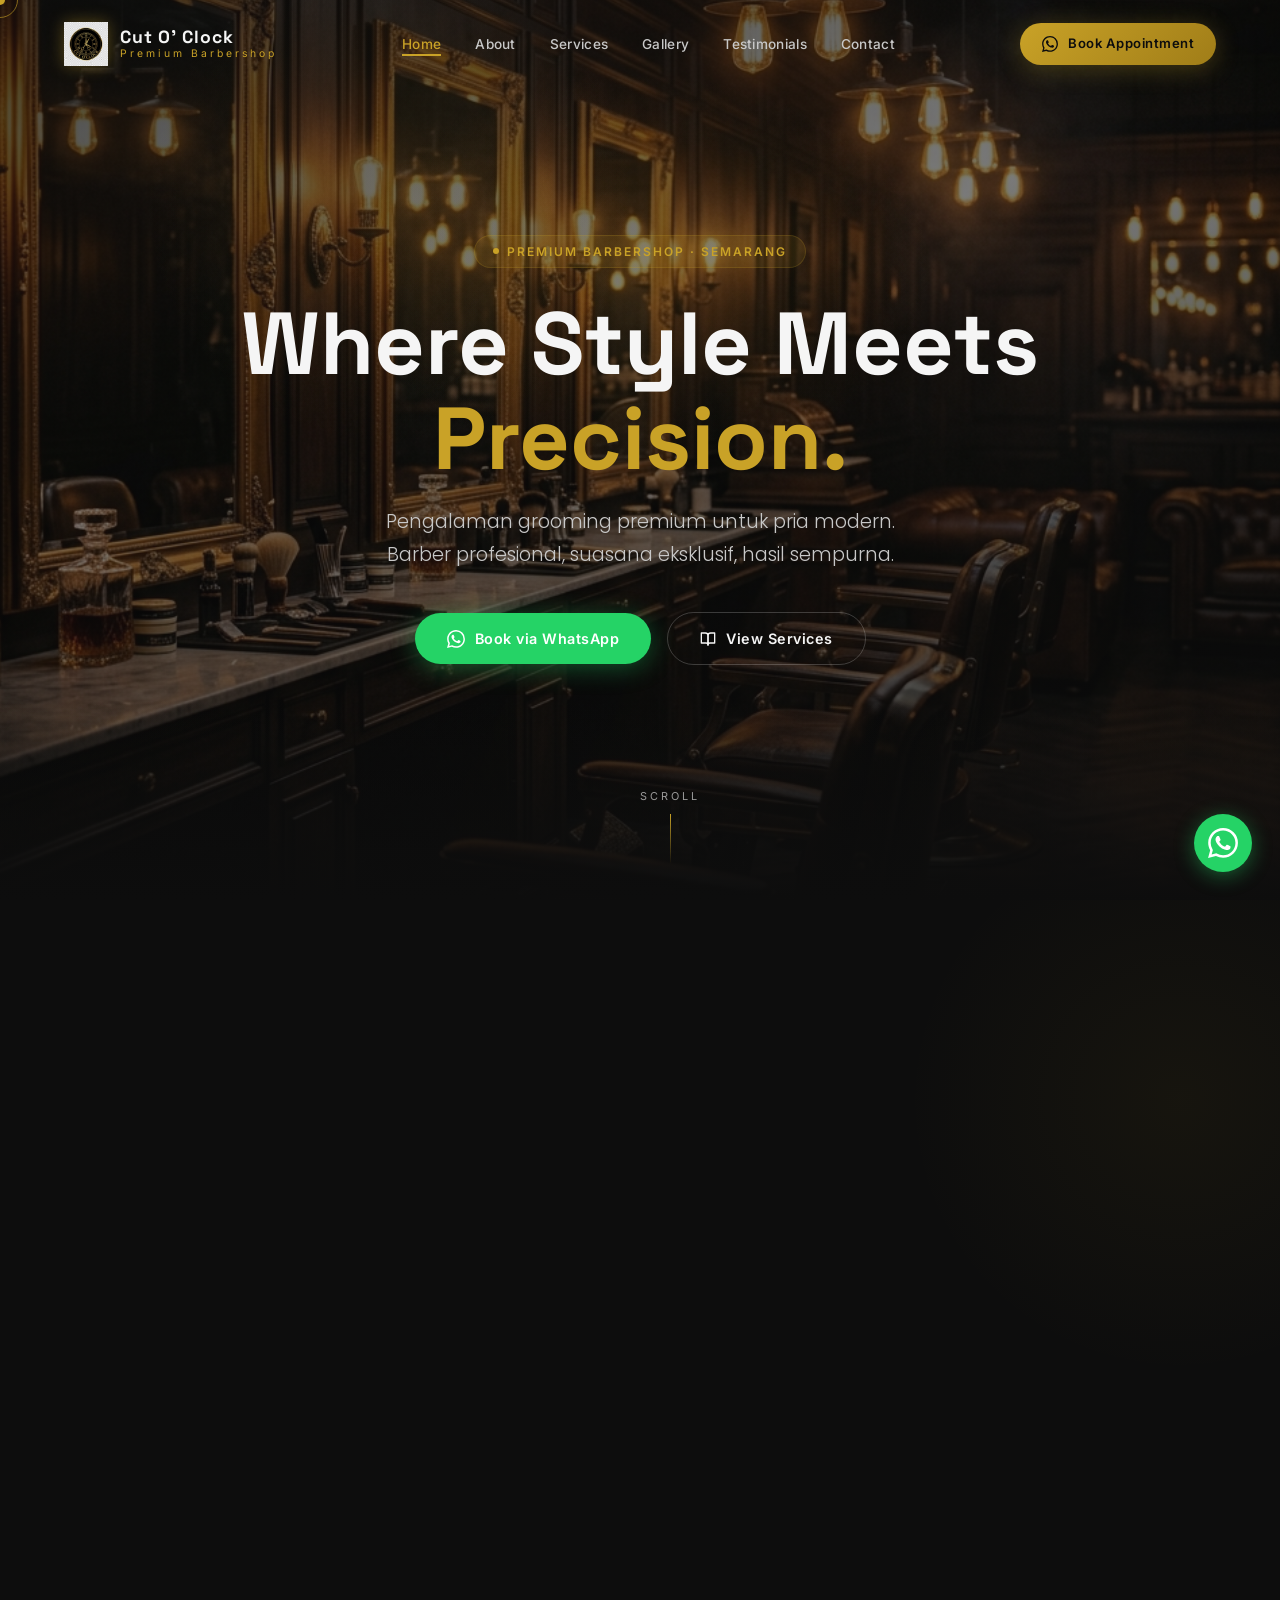
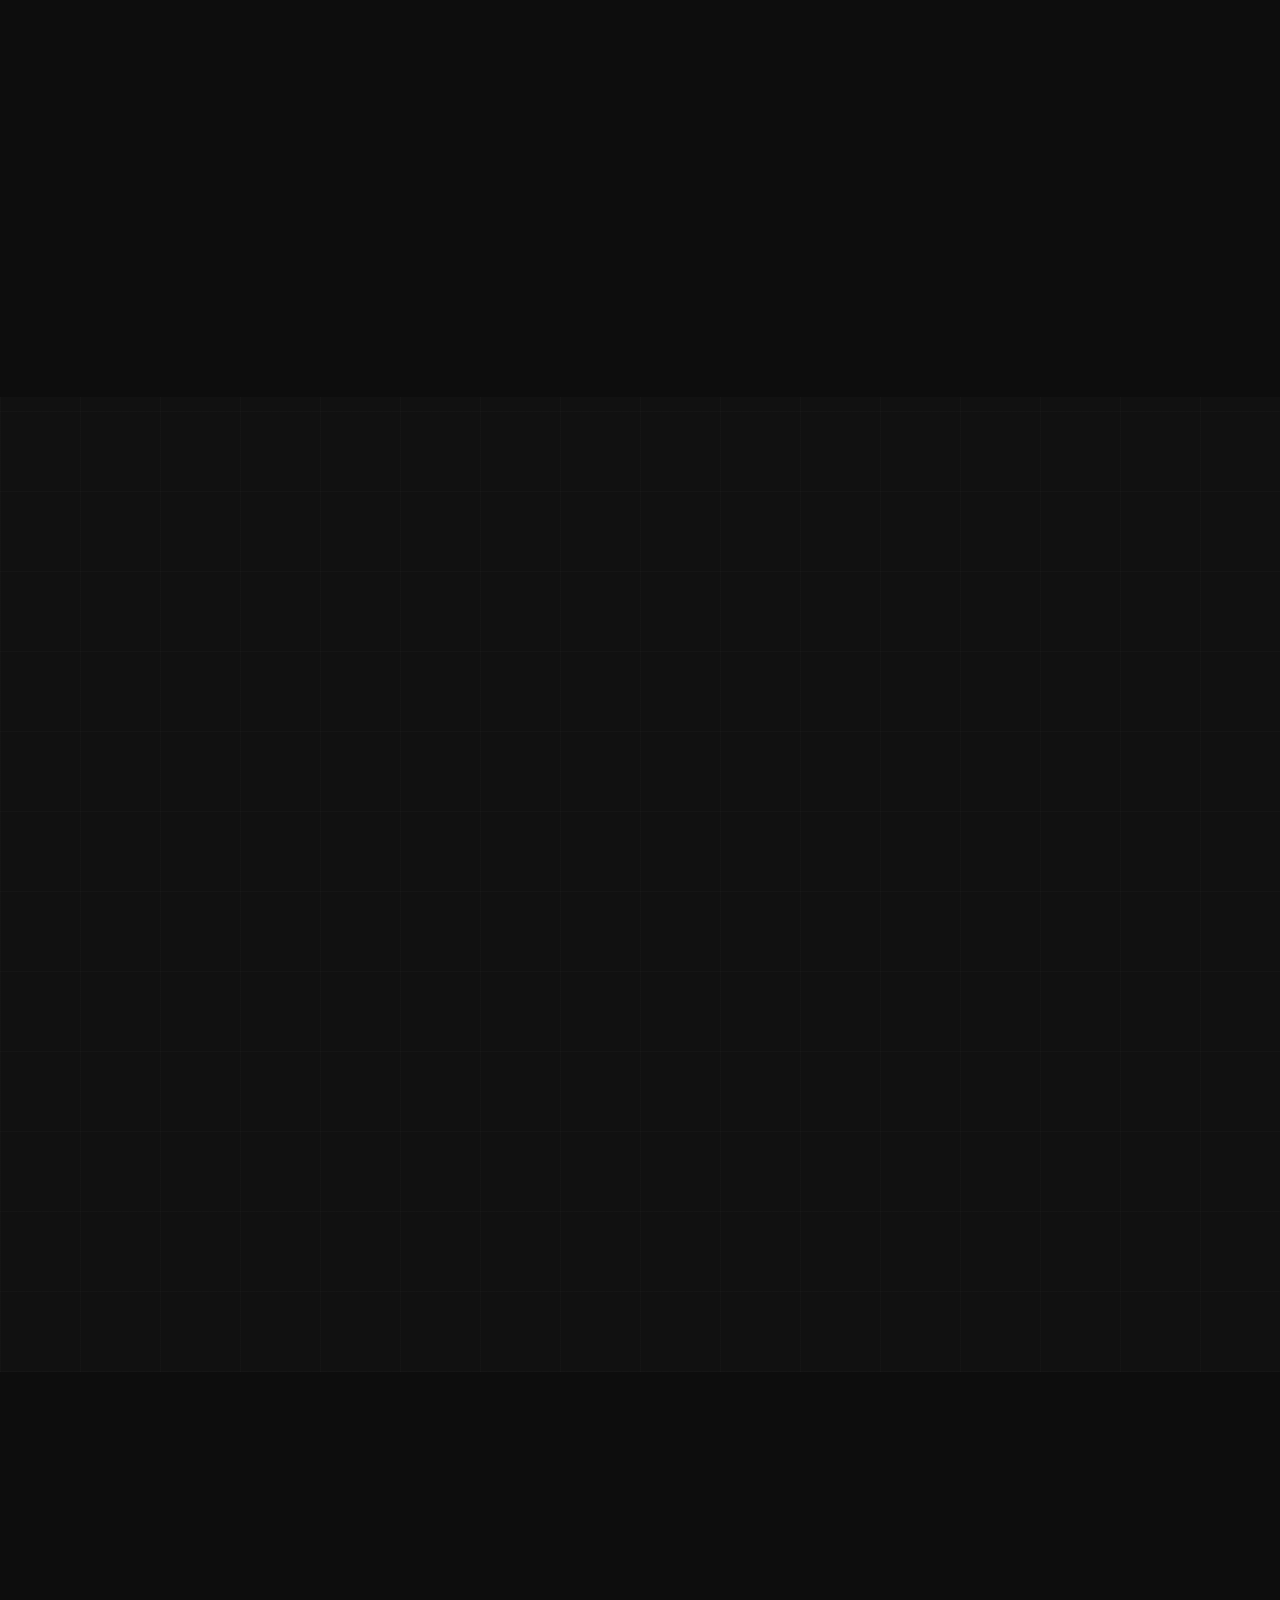
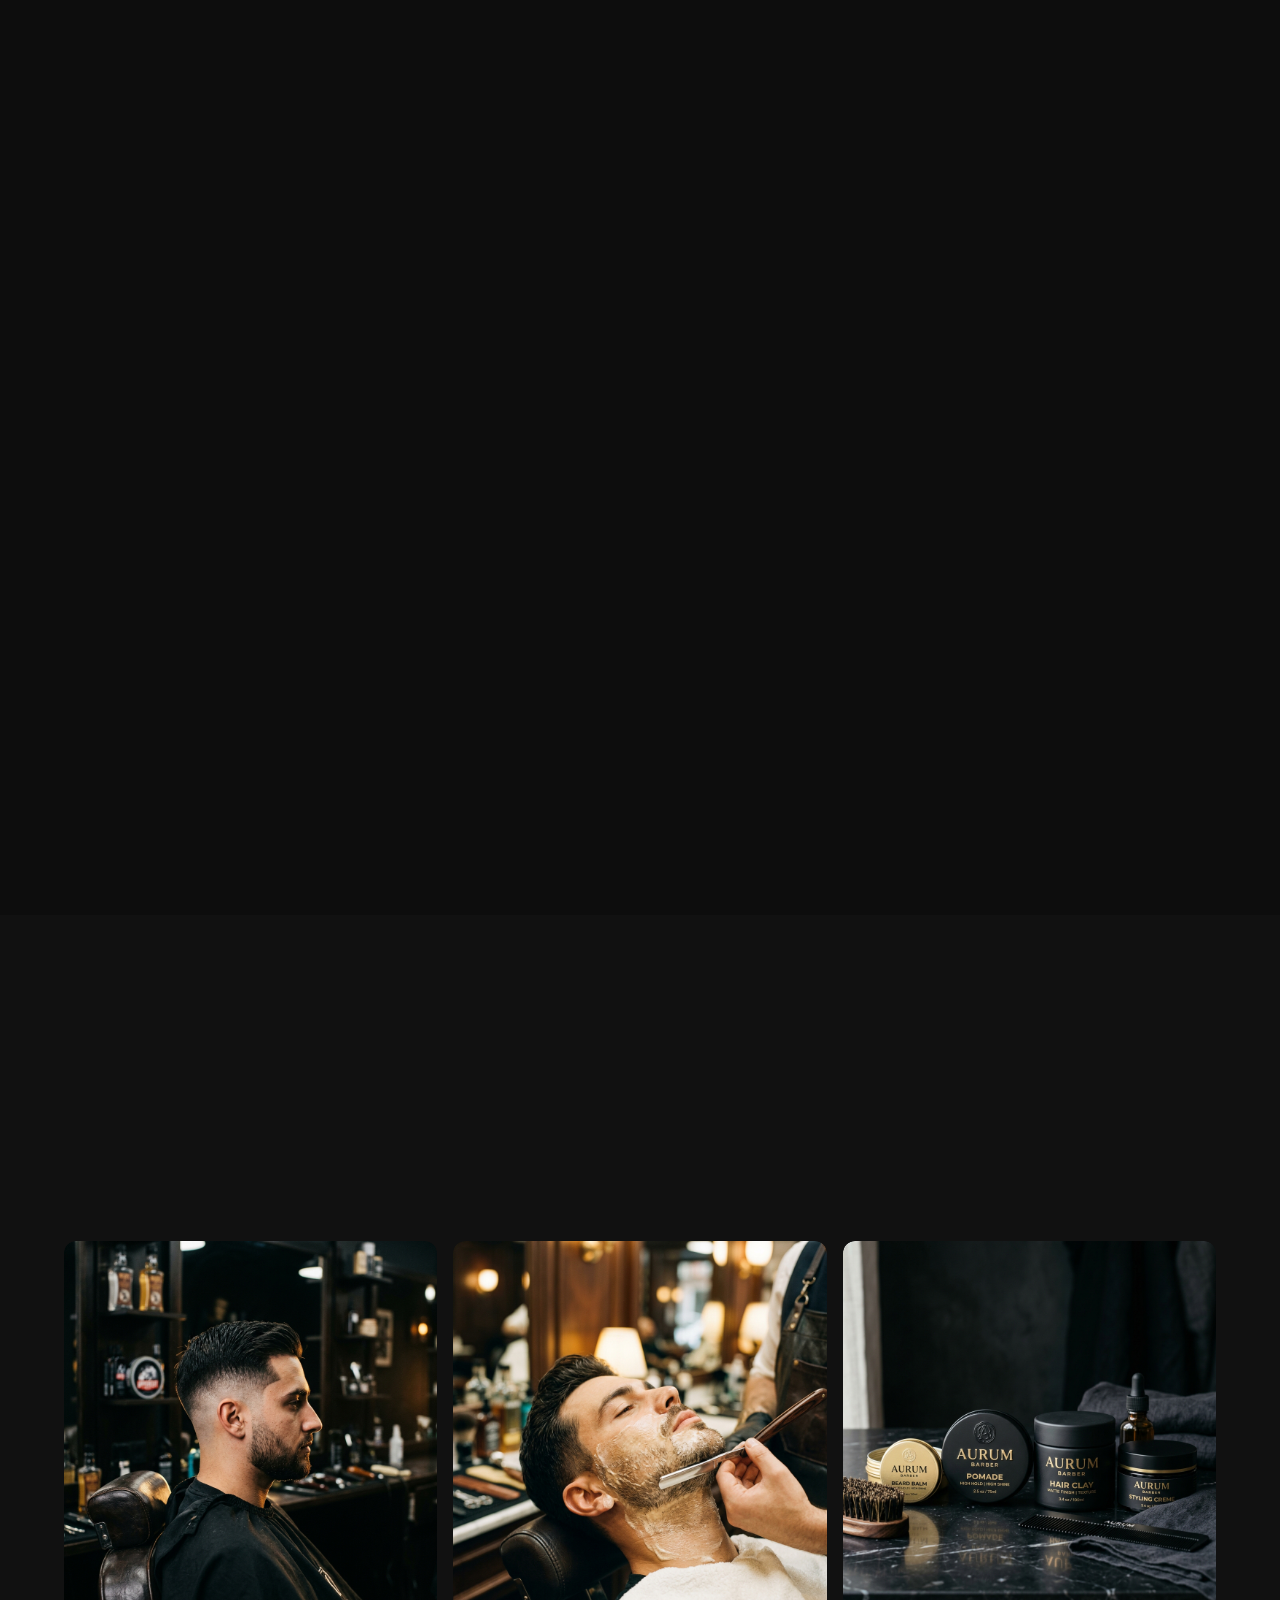
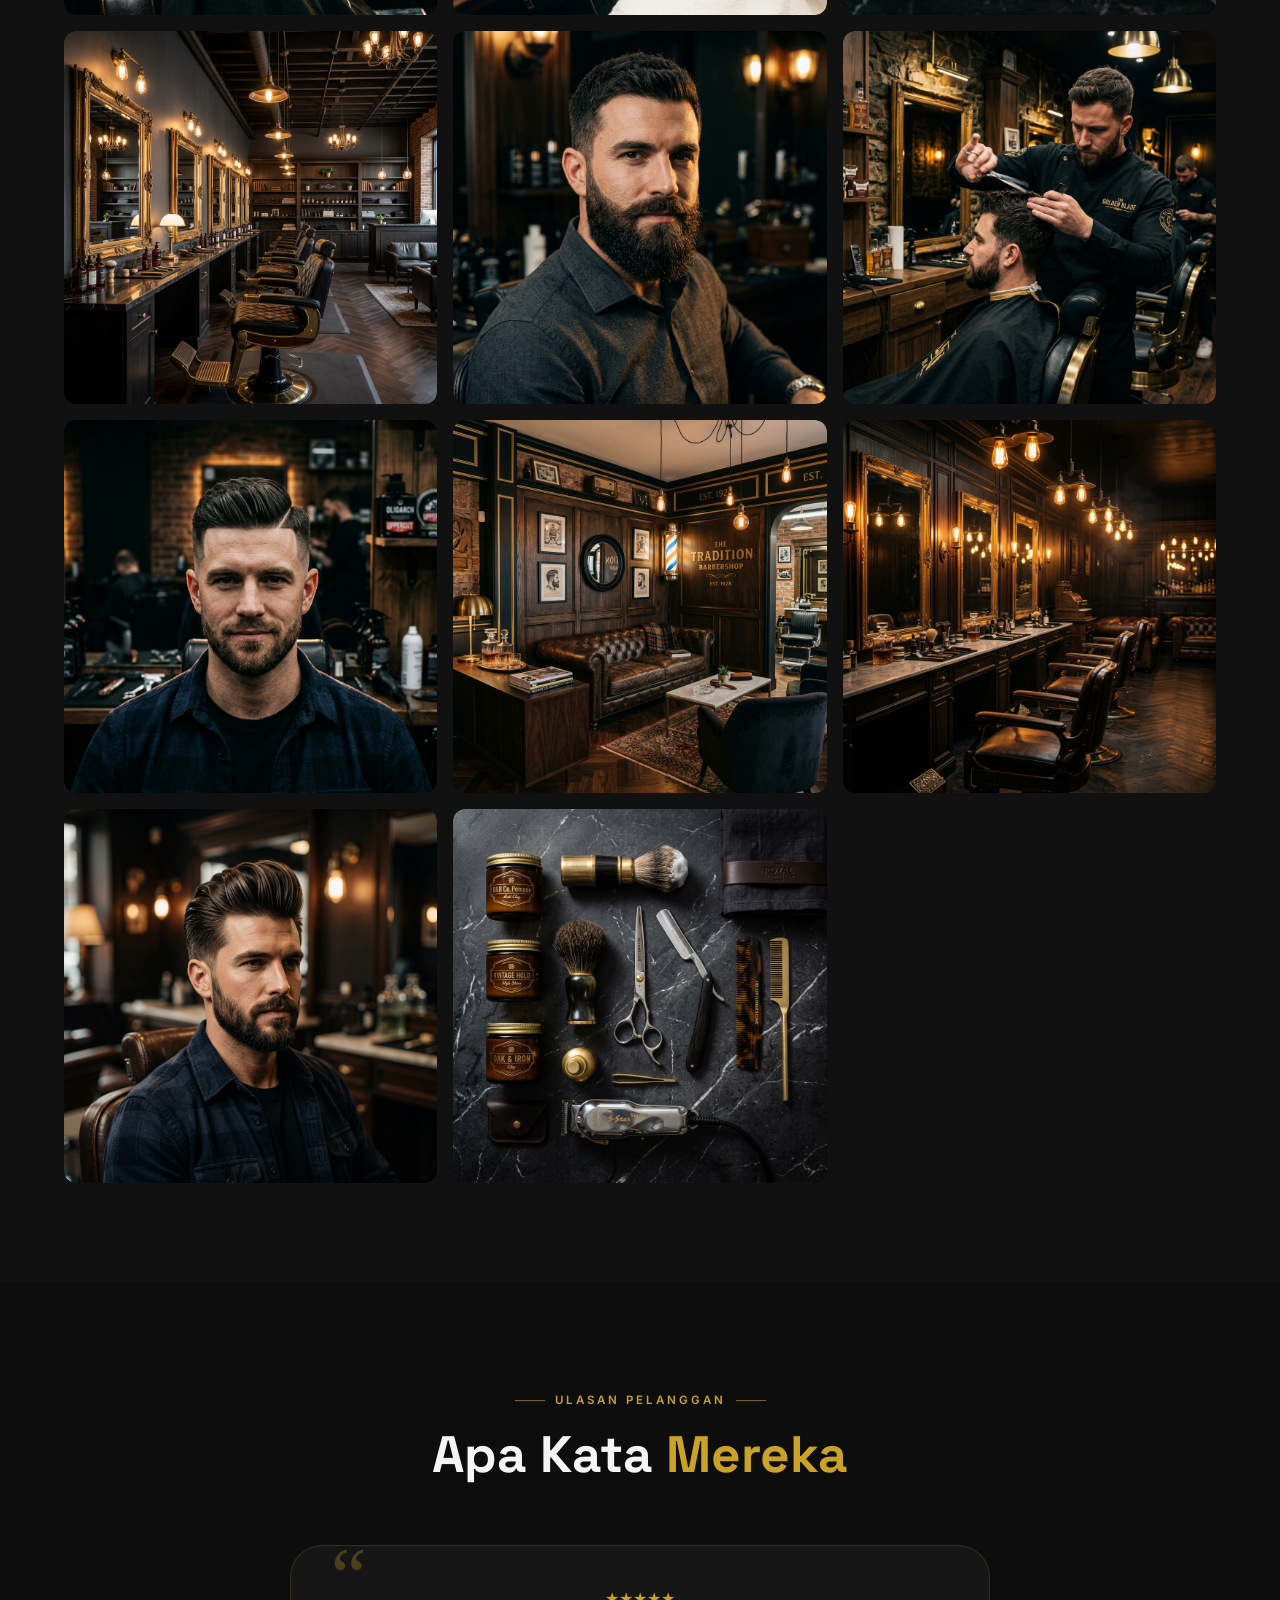
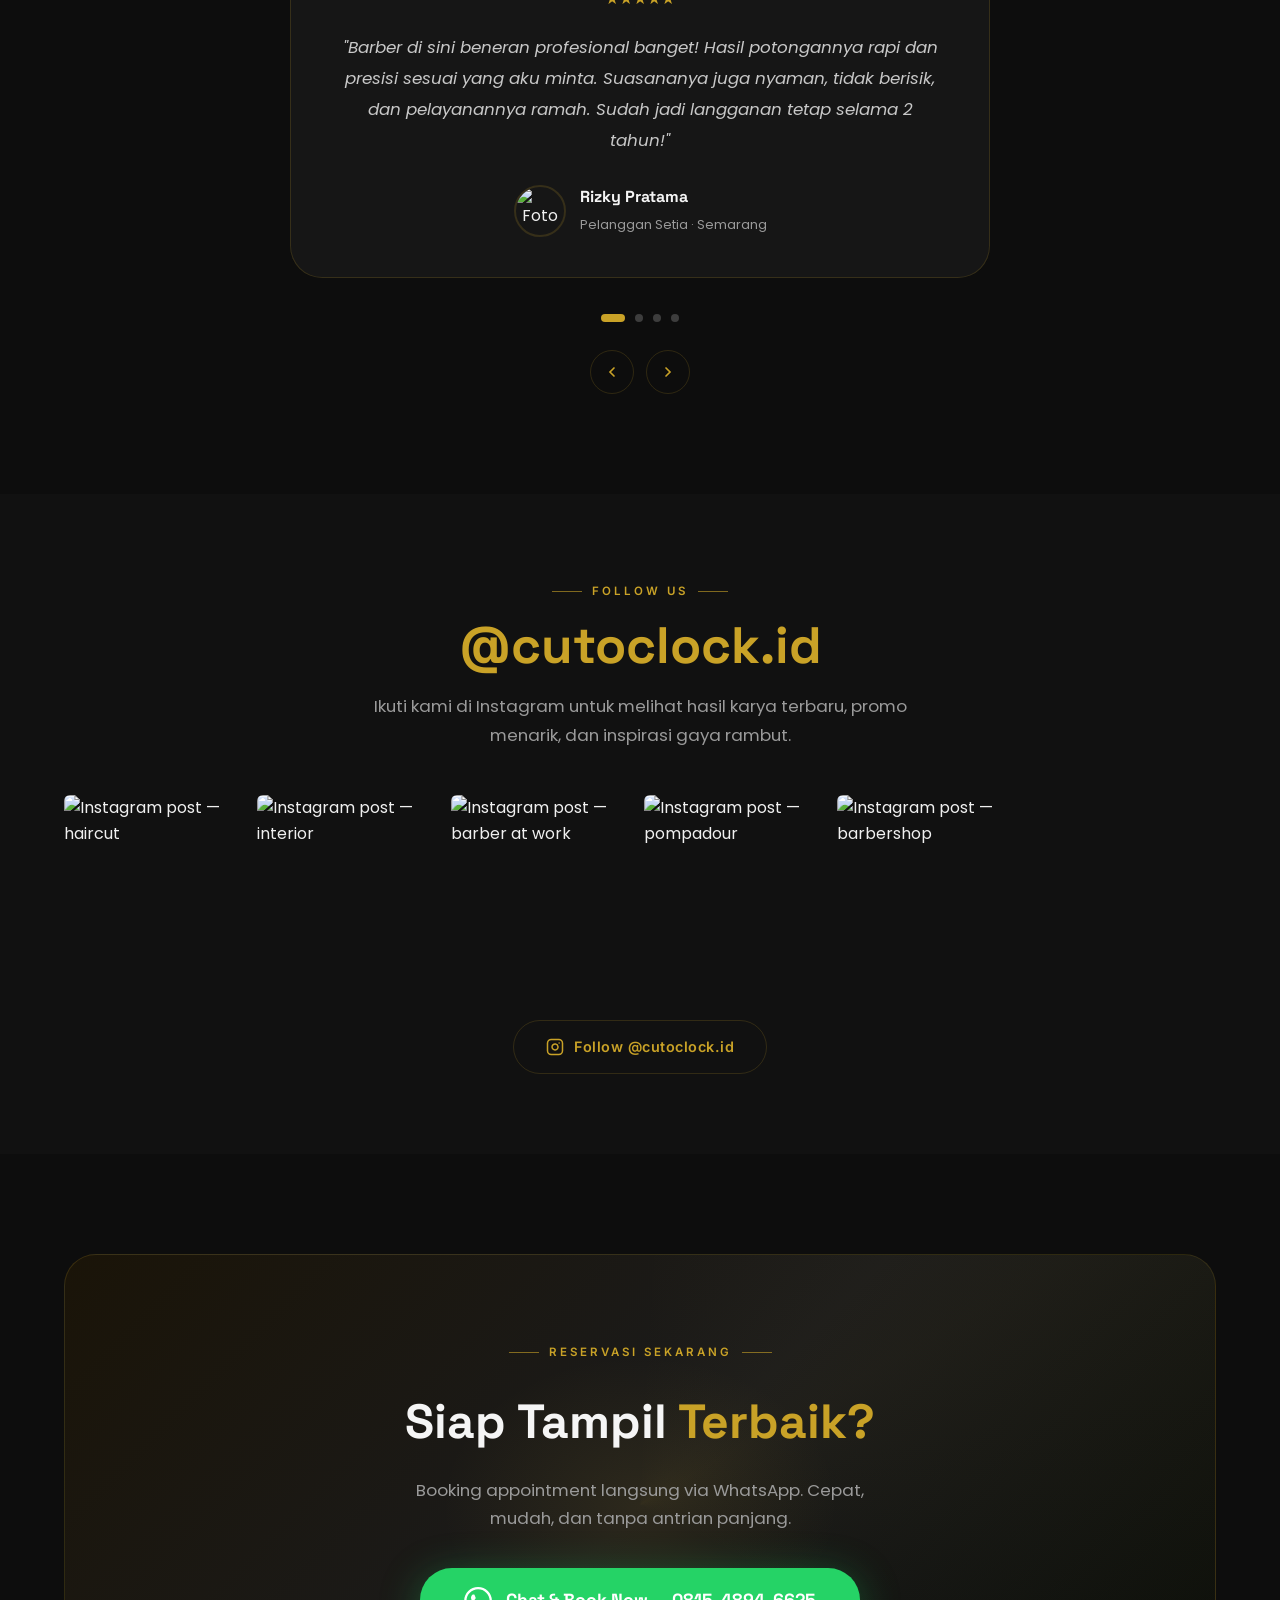
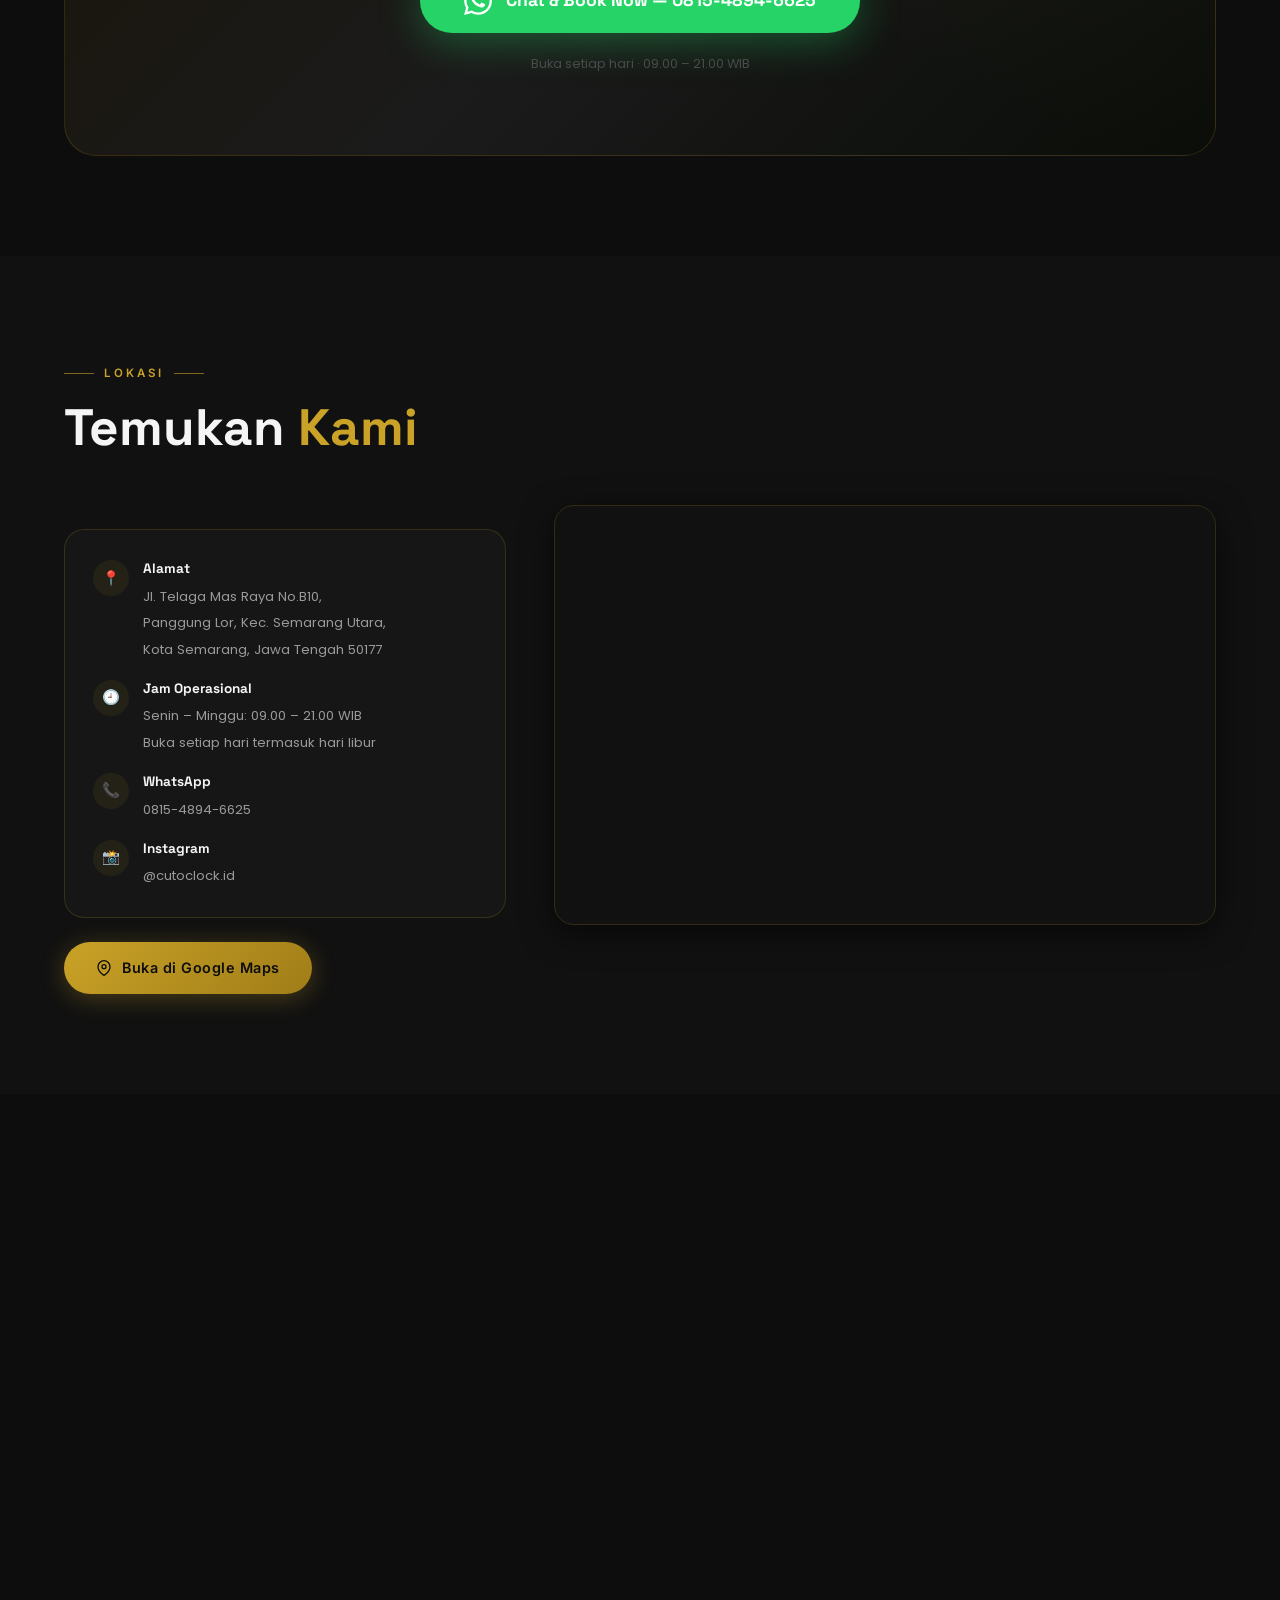
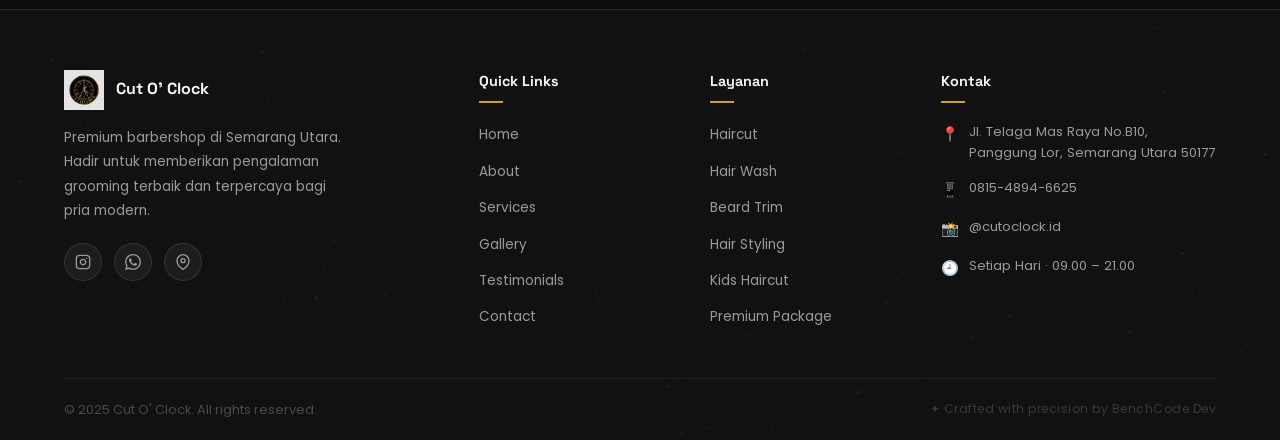
==== index.html @ fbaa601b "Initial commit: Cut O' Clock Premium Barbershop Website" ====
<!DOCTYPE html>
<html lang="id">
<head>
  <meta charset="UTF-8" />
  <meta name="viewport" content="width=device-width, initial-scale=1.0" />
  <meta http-equiv="X-UA-Compatible" content="IE=edge" />

  <!-- SEO Meta Tags -->
  <title>Cut O' Clock — Premium Barbershop di Semarang | Grooming Terbaik</title>
  <meta name="description" content="Cut O' Clock adalah barbershop premium di Semarang Utara yang menawarkan layanan potong rambut, perawatan jenggot, dan grooming terbaik oleh barber profesional. Hubungi kami di 0815-4894-6625." />
  <meta name="keywords" content="barbershop semarang, potong rambut semarang, cut o clock, barbershop premium, grooming semarang utara" />
  <meta name="author" content="Cut O' Clock" />
  <meta name="robots" content="index, follow" />
  <link rel="canonical" href="https://cutoclock.id/" />

  <!-- Open Graph -->
  <meta property="og:type" content="website" />
  <meta property="og:url" content="https://cutoclock.id/" />
  <meta property="og:title" content="Cut O' Clock — Premium Barbershop Semarang" />
  <meta property="og:description" content="Pengalaman grooming premium untuk pria modern di Semarang Utara. Barber profesional, suasana nyaman, produk berkualitas." />
  <meta property="og:image" content="https://cutoclock.id/images/og-image.jpg" />
  <meta property="og:locale" content="id_ID" />

  <!-- Twitter Card -->
  <meta name="twitter:card" content="summary_large_image" />
  <meta name="twitter:title" content="Cut O' Clock — Premium Barbershop Semarang" />
  <meta name="twitter:description" content="Pengalaman grooming premium untuk pria modern di Semarang Utara." />
  <meta name="twitter:image" content="https://cutoclock.id/images/og-image.jpg" />

  <!-- Schema.org Structured Data -->
  <script type="application/ld+json">
  {
    "@context": "https://schema.org",
    "@type": "HairSalon",
    "name": "Cut O' Clock",
    "description": "Premium barbershop di Semarang Utara menawarkan layanan potong rambut, beard trim, dan grooming profesional.",
    "url": "https://cutoclock.id",
    "telephone": "+6281548946625",
    "address": {
      "@type": "PostalAddress",
      "streetAddress": "Jl. Telaga Mas Raya No.B10, Panggung Lor",
      "addressLocality": "Semarang Utara",
      "addressRegion": "Jawa Tengah",
      "postalCode": "50177",
      "addressCountry": "ID"
    },
    "geo": {
      "@type": "GeoCoordinates",
      "latitude": -6.958,
      "longitude": 110.408
    },
    "openingHoursSpecification": [
      {
        "@type": "OpeningHoursSpecification",
        "dayOfWeek": ["Monday","Tuesday","Wednesday","Thursday","Friday","Saturday","Sunday"],
        "opens": "09:00",
        "closes": "21:00"
      }
    ],
    "sameAs": ["https://www.instagram.com/cutoclock.id/"],
    "priceRange": "Rp 35.000 – Rp 150.000",
    "image": "https://cutoclock.id/images/logo.png"
  }
  </script>

  <!-- Favicon -->
  <link rel="icon" type="image/png" href="images/logo.png" />
  <link rel="apple-touch-icon" href="images/logo.png" />

  <!-- Fonts -->
  <link rel="preconnect" href="https://fonts.googleapis.com" />
  <link rel="preconnect" href="https://fonts.gstatic.com" crossorigin />
  <link href="https://fonts.googleapis.com/css2?family=Space+Grotesk:wght@300;400;500;600;700&family=Poppins:wght@300;400;500;600;700&family=Inter:wght@300;400;500;600&display=swap" rel="stylesheet" />

  <!-- Stylesheet -->
  <link rel="stylesheet" href="css/style.css" />
</head>
<body>

  <!-- ─── LOADING SCREEN ─────────────────────── -->
  <div id="loader" role="status" aria-label="Loading">
    <div class="loader-logo">
      <img src="images/logo.png" alt="Cut O' Clock Logo" />
    </div>
    <div class="loader-logo-text">CUT O' CLOCK</div>
    <div class="loader-bar-wrap">
      <div class="loader-bar"></div>
    </div>
  </div>

  <!-- ─── CUSTOM CURSOR ──────────────────────── -->
  <div id="cursor" aria-hidden="true"></div>
  <div id="cursor-ring" aria-hidden="true"></div>

  <!-- ─── SCROLL PROGRESS ────────────────────── -->
  <div id="scroll-progress" aria-hidden="true"></div>

  <!-- ─── FLOATING WHATSAPP ──────────────────── -->
  <a id="wa-float"
     href="https://wa.me/6281548946625?text=Halo%20Cut%20O'%20Clock%2C%20saya%20ingin%20booking%20appointment"
     target="_blank"
     rel="noopener noreferrer"
     aria-label="Chat via WhatsApp">
    <svg viewBox="0 0 24 24" xmlns="http://www.w3.org/2000/svg" aria-hidden="true">
      <path d="M17.472 14.382c-.297-.149-1.758-.867-2.03-.967-.273-.099-.471-.148-.67.15-.197.297-.767.966-.94 1.164-.173.199-.347.223-.644.075-.297-.15-1.255-.463-2.39-1.475-.883-.788-1.48-1.761-1.653-2.059-.173-.297-.018-.458.13-.606.134-.133.298-.347.446-.52.149-.174.198-.298.298-.497.099-.198.05-.371-.025-.52-.075-.149-.669-1.612-.916-2.207-.242-.579-.487-.5-.669-.51-.173-.008-.371-.01-.57-.01-.198 0-.52.074-.792.372-.272.297-1.04 1.016-1.04 2.479 0 1.462 1.065 2.875 1.213 3.074.149.198 2.096 3.2 5.077 4.487.709.306 1.262.489 1.694.625.712.227 1.36.195 1.871.118.571-.085 1.758-.719 2.006-1.413.248-.694.248-1.289.173-1.413-.074-.124-.272-.198-.57-.347m-5.421 7.403h-.004a9.87 9.87 0 01-5.031-1.378l-.361-.214-3.741.982.998-3.648-.235-.374a9.86 9.86 0 01-1.51-5.26c.001-5.45 4.436-9.884 9.888-9.884 2.64 0 5.122 1.03 6.988 2.898a9.825 9.825 0 012.893 6.994c-.003 5.45-4.437 9.884-9.885 9.884m8.413-18.297A11.815 11.815 0 0012.05 0C5.495 0 .16 5.335.157 11.892c0 2.096.547 4.142 1.588 5.945L.057 24l6.305-1.654a11.882 11.882 0 005.683 1.448h.005c6.554 0 11.89-5.335 11.893-11.893a11.821 11.821 0 00-3.48-8.413z"/>
    </svg>
    <span class="wa-tooltip">Chat WhatsApp</span>
  </a>

  <!-- ─── BACK TO TOP ─────────────────────────── -->
  <button id="back-to-top" aria-label="Kembali ke atas">
    <svg width="18" height="18" viewBox="0 0 24 24" fill="none" stroke="currentColor" stroke-width="2.5" stroke-linecap="round" stroke-linejoin="round" aria-hidden="true">
      <polyline points="18 15 12 9 6 15"></polyline>
    </svg>
  </button>

  <!-- ─── LIGHTBOX ─────────────────────────────── -->
  <div id="lightbox" role="dialog" aria-modal="true" aria-label="Image viewer">
    <button class="lightbox-close" aria-label="Tutup">
      <svg width="18" height="18" viewBox="0 0 24 24" fill="none" stroke="currentColor" stroke-width="2" stroke-linecap="round">
        <line x1="18" y1="6" x2="6" y2="18"/><line x1="6" y1="6" x2="18" y2="18"/>
      </svg>
    </button>
    <button class="lightbox-nav lightbox-prev" aria-label="Foto sebelumnya">
      <svg width="18" height="18" viewBox="0 0 24 24" fill="none" stroke="currentColor" stroke-width="2" stroke-linecap="round">
        <polyline points="15 18 9 12 15 6"/>
      </svg>
    </button>
    <img id="lightbox-img" src="" alt="Gallery image" />
    <button class="lightbox-nav lightbox-next" aria-label="Foto berikutnya">
      <svg width="18" height="18" viewBox="0 0 24 24" fill="none" stroke="currentColor" stroke-width="2" stroke-linecap="round">
        <polyline points="9 18 15 12 9 6"/>
      </svg>
    </button>
  </div>

  <!-- ═══════════════════════════════════════════
       NAVIGATION
  ═══════════════════════════════════════════ -->
  <header id="navbar" role="banner">
    <div class="container">
      <nav class="nav-inner" aria-label="Main navigation">
        <!-- Logo -->
        <a href="#hero" class="nav-logo" aria-label="Cut O' Clock — Home">
          <img src="images/logo.png" alt="Cut O' Clock Logo" class="nav-logo-img" />
          <div class="nav-logo-text">
            Cut O' Clock
            <span>Premium Barbershop</span>
          </div>
        </a>

        <!-- Desktop Links -->
        <ul class="nav-links" role="list">
          <li><a href="#hero" class="active">Home</a></li>
          <li><a href="#about">About</a></li>
          <li><a href="#services">Services</a></li>
          <li><a href="#gallery">Gallery</a></li>
          <li><a href="#testimonials">Testimonials</a></li>
          <li><a href="#contact">Contact</a></li>
        </ul>

        <!-- CTA -->
        <a href="https://wa.me/6281548946625?text=Halo%20Cut%20O'%20Clock%2C%20saya%20ingin%20booking%20appointment"
           class="btn btn-primary nav-cta"
           target="_blank"
           rel="noopener noreferrer"
           aria-label="Book Appointment via WhatsApp">
          <svg width="16" height="16" viewBox="0 0 24 24" fill="currentColor" aria-hidden="true">
            <path d="M17.472 14.382c-.297-.149-1.758-.867-2.03-.967-.273-.099-.471-.148-.67.15-.197.297-.767.966-.94 1.164-.173.199-.347.223-.644.075-.297-.15-1.255-.463-2.39-1.475-.883-.788-1.48-1.761-1.653-2.059-.173-.297-.018-.458.13-.606.134-.133.298-.347.446-.52.149-.174.198-.298.298-.497.099-.198.05-.371-.025-.52-.075-.149-.669-1.612-.916-2.207-.242-.579-.487-.5-.669-.51-.173-.008-.371-.01-.57-.01-.198 0-.52.074-.792.372-.272.297-1.04 1.016-1.04 2.479 0 1.462 1.065 2.875 1.213 3.074.149.198 2.096 3.2 5.077 4.487.709.306 1.262.489 1.694.625.712.227 1.36.195 1.871.118.571-.085 1.758-.719 2.006-1.413.248-.694.248-1.289.173-1.413-.074-.124-.272-.198-.57-.347m-5.421 7.403h-.004a9.87 9.87 0 01-5.031-1.378l-.361-.214-3.741.982.998-3.648-.235-.374a9.86 9.86 0 01-1.51-5.26c.001-5.45 4.436-9.884 9.888-9.884 2.64 0 5.122 1.03 6.988 2.898a9.825 9.825 0 012.893 6.994c-.003 5.45-4.437 9.884-9.885 9.884m8.413-18.297A11.815 11.815 0 0012.05 0C5.495 0 .16 5.335.157 11.892c0 2.096.547 4.142 1.588 5.945L.057 24l6.305-1.654a11.882 11.882 0 005.683 1.448h.005c6.554 0 11.89-5.335 11.893-11.893a11.821 11.821 0 00-3.48-8.413z"/>
          </svg>
          Book Appointment
        </a>

        <!-- Mobile Hamburger -->
        <button class="nav-hamburger" aria-label="Toggle navigation" aria-expanded="false" aria-controls="nav-mobile">
          <span></span><span></span><span></span>
        </button>
      </nav>
    </div>

    <!-- Mobile Overlay -->
    <div class="nav-mobile-overlay" id="nav-overlay" aria-hidden="true"></div>

    <!-- Mobile Drawer -->
    <nav class="nav-mobile" id="nav-mobile" aria-label="Mobile navigation">
      <a href="#hero">Home</a>
      <a href="#about">About</a>
      <a href="#services">Services</a>
      <a href="#gallery">Gallery</a>
      <a href="#testimonials">Testimonials</a>
      <a href="#contact">Contact</a>
      <a href="https://wa.me/6281548946625?text=Halo%20Cut%20O'%20Clock%2C%20saya%20ingin%20booking%20appointment"
         class="btn btn-primary"
         target="_blank"
         rel="noopener noreferrer">
        Book Appointment
      </a>
    </nav>
  </header>

  <main>
    <!-- ═══════════════════════════════════════════
         HERO SECTION
    ═══════════════════════════════════════════ -->
    <section id="hero" aria-label="Hero">
      <div class="hero-bg" role="img" aria-label="Premium barbershop interior"></div>
      <div class="hero-overlay" aria-hidden="true"></div>
      <div class="hero-overlay-bottom" aria-hidden="true"></div>
      <div class="hero-glow" aria-hidden="true"></div>
      <div class="hero-mouse-light" aria-hidden="true"></div>

      <div class="hero-content">
        <div class="hero-badge">
          <span class="hero-badge-dot" aria-hidden="true"></span>
          Premium Barbershop · Semarang
        </div>

        <h1 class="hero-title">
          Where Style Meets<br /><span class="text-reveal"><span>Precision.</span></span>
        </h1>

        <p class="hero-subtitle">
          Pengalaman grooming premium untuk pria modern.<br />
          Barber profesional, suasana eksklusif, hasil sempurna.
        </p>

        <div class="hero-buttons">
          <a href="https://wa.me/6281548946625?text=Halo%20Cut%20O'%20Clock%2C%20saya%20ingin%20booking%20appointment"
             class="btn hero-btn-wa"
             target="_blank"
             rel="noopener noreferrer"
             aria-label="Book via WhatsApp">
            <svg width="18" height="18" viewBox="0 0 24 24" fill="currentColor" aria-hidden="true">
              <path d="M17.472 14.382c-.297-.149-1.758-.867-2.03-.967-.273-.099-.471-.148-.67.15-.197.297-.767.966-.94 1.164-.173.199-.347.223-.644.075-.297-.15-1.255-.463-2.39-1.475-.883-.788-1.48-1.761-1.653-2.059-.173-.297-.018-.458.13-.606.134-.133.298-.347.446-.52.149-.174.198-.298.298-.497.099-.198.05-.371-.025-.52-.075-.149-.669-1.612-.916-2.207-.242-.579-.487-.5-.669-.51-.173-.008-.371-.01-.57-.01-.198 0-.52.074-.792.372-.272.297-1.04 1.016-1.04 2.479 0 1.462 1.065 2.875 1.213 3.074.149.198 2.096 3.2 5.077 4.487.709.306 1.262.489 1.694.625.712.227 1.36.195 1.871.118.571-.085 1.758-.719 2.006-1.413.248-.694.248-1.289.173-1.413-.074-.124-.272-.198-.57-.347m-5.421 7.403h-.004a9.87 9.87 0 01-5.031-1.378l-.361-.214-3.741.982.998-3.648-.235-.374a9.86 9.86 0 01-1.51-5.26c.001-5.45 4.436-9.884 9.888-9.884 2.64 0 5.122 1.03 6.988 2.898a9.825 9.825 0 012.893 6.994c-.003 5.45-4.437 9.884-9.885 9.884m8.413-18.297A11.815 11.815 0 0012.05 0C5.495 0 .16 5.335.157 11.892c0 2.096.547 4.142 1.588 5.945L.057 24l6.305-1.654a11.882 11.882 0 005.683 1.448h.005c6.554 0 11.89-5.335 11.893-11.893a11.821 11.821 0 00-3.48-8.413z"/>
            </svg>
            Book via WhatsApp
          </a>
          <a href="#services" class="btn btn-outline" aria-label="Lihat layanan">
            <svg width="16" height="16" viewBox="0 0 24 24" fill="none" stroke="currentColor" stroke-width="2" stroke-linecap="round" stroke-linejoin="round" aria-hidden="true">
              <path d="M2 3h6a4 4 0 0 1 4 4v14a3 3 0 0 0-3-3H2z"/><path d="M22 3h-6a4 4 0 0 0-4 4v14a3 3 0 0 1 3-3h7z"/>
            </svg>
            View Services
          </a>
        </div>
      </div>

      <!-- Scroll Indicator -->
      <div class="hero-scroll" aria-hidden="true">
        <span class="hero-scroll-text">Scroll</span>
        <div class="hero-scroll-line"></div>
      </div>
    </section>

    <!-- ═══════════════════════════════════════════
         ABOUT SECTION
    ═══════════════════════════════════════════ -->
    <section id="about" aria-labelledby="about-heading">
      <div class="container">
        <div class="about-grid">

          <!-- Image Side -->
          <div class="about-image-wrap reveal reveal-left">
            <div class="about-image-main img-reveal">
              <img
                src="images/about-interior.jpg"
                alt="Interior premium Cut O' Clock barbershop"
                loading="lazy"
              />
            </div>
            <div class="about-image-badge">
              <div class="about-image-badge-num">5+</div>
              <div class="about-image-badge-label">Years of Excellence</div>
            </div>
            <div class="about-float-card">
              <div class="about-float-icon">⭐</div>
              <div class="about-float-info">
                <strong>Rating Tertinggi</strong>
                <small>4.9/5 dari 800+ ulasan</small>
              </div>
            </div>
          </div>

          <!-- Content Side -->
          <div class="about-content reveal reveal-right">
            <div class="section-tag">Tentang Kami</div>
            <h2 class="section-heading" id="about-heading">
              Craft. Precision.<br /><span>Excellence.</span>
            </h2>
            <div class="section-divider"></div>
            <p class="about-text">
              <strong style="color: var(--white);">Cut O' Clock</strong> adalah barbershop premium di jantung Semarang Utara yang hadir untuk memberikan pengalaman grooming terbaik bagi pria modern. Kami percaya bahwa penampilan adalah cerminan kepribadian.
            </p>
            <p class="about-text">
              Dengan barber profesional berpengalaman, peralatan higienis berstandar tinggi, dan produk grooming pilihan, setiap kunjungan ke Cut O' Clock adalah investasi untuk kepercayaan diri Anda.
            </p>

            <div class="about-features">
              <div class="about-feature-item">
                <div class="about-feature-icon">✓</div>
                Barber profesional bersertifikasi dengan jam terbang tinggi
              </div>
              <div class="about-feature-item">
                <div class="about-feature-icon">✓</div>
                Peralatan steril & sterilisasi rutin setiap klien
              </div>
              <div class="about-feature-item">
                <div class="about-feature-icon">✓</div>
                Produk grooming premium pilihan barber kami
              </div>
              <div class="about-feature-item">
                <div class="about-feature-icon">✓</div>
                Interior nyaman dengan suasana lounge eksklusif
              </div>
              <div class="about-feature-item">
                <div class="about-feature-icon">✓</div>
                Perhatian penuh pada setiap detail hasil akhir
              </div>
            </div>

            <!-- Stats -->
            <div class="about-stats reveal-group" data-delay="true">
              <div class="stat-card">
                <div class="stat-num" data-count="5" data-suffix="+">5+</div>
                <div class="stat-label">Tahun Pengalaman</div>
              </div>
              <div class="stat-card">
                <div class="stat-num" data-count="10000" data-suffix="+">10.000+</div>
                <div class="stat-label">Pelanggan Puas</div>
              </div>
              <div class="stat-card">
                <div class="stat-num" data-count="50000" data-suffix="+">50.000+</div>
                <div class="stat-label">Haircut Selesai</div>
              </div>
              <div class="stat-card">
                <div class="stat-num" data-count="98" data-suffix="%">98%</div>
                <div class="stat-label">Kepuasan Pelanggan</div>
              </div>
            </div>
          </div>

        </div>
      </div>
    </section>

    <!-- ═══════════════════════════════════════════
         WHY CHOOSE US
    ═══════════════════════════════════════════ -->
    <section id="why" aria-labelledby="why-heading">
      <div class="container">
        <div class="why-header reveal">
          <div class="section-tag">Keunggulan Kami</div>
          <h2 class="section-heading" id="why-heading">
            Kenapa Pilih <span>Cut O' Clock?</span>
          </h2>
          <p class="section-sub">Kami berkomitmen memberikan standar tertinggi dalam setiap layanan grooming yang kami tawarkan.</p>
        </div>

        <div class="why-grid reveal-group">
          <div class="why-card">
            <div class="why-card-icon">
              <svg width="24" height="24" viewBox="0 0 24 24" fill="none" stroke="var(--gold)" stroke-width="2" stroke-linecap="round" stroke-linejoin="round" aria-hidden="true">
                <path d="M20 21v-2a4 4 0 0 0-4-4H8a4 4 0 0 0-4 4v2"/><circle cx="12" cy="7" r="4"/>
              </svg>
            </div>
            <h3 class="why-card-title">Barber Profesional</h3>
            <p class="why-card-desc">Tim barber kami telah terlatih secara profesional dengan pengalaman bertahun-tahun dan selalu mengikuti tren terkini.</p>
          </div>

          <div class="why-card">
            <div class="why-card-icon">
              <svg width="24" height="24" viewBox="0 0 24 24" fill="none" stroke="var(--gold)" stroke-width="2" stroke-linecap="round" stroke-linejoin="round" aria-hidden="true">
                <path d="M12 22s8-4 8-10V5l-8-3-8 3v7c0 6 8 10 8 10z"/>
              </svg>
            </div>
            <h3 class="why-card-title">Peralatan Higienis</h3>
            <p class="why-card-desc">Setiap alat disterilisasi sebelum digunakan. Kesehatan dan keselamatan pelanggan adalah prioritas utama kami.</p>
          </div>

          <div class="why-card">
            <div class="why-card-icon">
              <svg width="24" height="24" viewBox="0 0 24 24" fill="none" stroke="var(--gold)" stroke-width="2" stroke-linecap="round" stroke-linejoin="round" aria-hidden="true">
                <path d="M5 3l14 9-14 9V3z"/>
              </svg>
            </div>
            <h3 class="why-card-title">Produk Hair Premium</h3>
            <p class="why-card-desc">Kami hanya menggunakan produk grooming berkualitas tinggi dari brand-brand terpercaya untuk hasil terbaik.</p>
          </div>

          <div class="why-card">
            <div class="why-card-icon">
              <svg width="24" height="24" viewBox="0 0 24 24" fill="none" stroke="var(--gold)" stroke-width="2" stroke-linecap="round" stroke-linejoin="round" aria-hidden="true">
                <rect x="3" y="3" width="18" height="18" rx="2" ry="2"/>
                <line x1="3" y1="9" x2="21" y2="9"/>
                <line x1="3" y1="15" x2="21" y2="15"/>
                <line x1="9" y1="3" x2="9" y2="21"/>
                <line x1="15" y1="3" x2="15" y2="21"/>
              </svg>
            </div>
            <h3 class="why-card-title">Interior Nyaman</h3>
            <p class="why-card-desc">Suasana lounge premium yang dirancang untuk memberikan kenyamanan maksimal selama Anda berada di sini.</p>
          </div>

          <div class="why-card">
            <div class="why-card-icon">
              <svg width="24" height="24" viewBox="0 0 24 24" fill="none" stroke="var(--gold)" stroke-width="2" stroke-linecap="round" stroke-linejoin="round" aria-hidden="true">
                <line x1="12" y1="1" x2="12" y2="23"/><path d="M17 5H9.5a3.5 3.5 0 0 0 0 7h5a3.5 3.5 0 0 1 0 7H6"/>
              </svg>
            </div>
            <h3 class="why-card-title">Harga Terjangkau</h3>
            <p class="why-card-desc">Kualitas premium dengan harga yang bersahabat. Nikmati grooming terbaik tanpa harus khawatir budget Anda.</p>
          </div>

          <div class="why-card">
            <div class="why-card-icon">
              <svg width="24" height="24" viewBox="0 0 24 24" fill="none" stroke="var(--gold)" stroke-width="2" stroke-linecap="round" stroke-linejoin="round" aria-hidden="true">
                <path d="M20.84 4.61a5.5 5.5 0 0 0-7.78 0L12 5.67l-1.06-1.06a5.5 5.5 0 0 0-7.78 7.78l1.06 1.06L12 21.23l7.78-7.78 1.06-1.06a5.5 5.5 0 0 0 0-7.78z"/>
              </svg>
            </div>
            <h3 class="why-card-title">Pelayanan Ramah</h3>
            <p class="why-card-desc">Tim kami yang friendly dan komunikatif siap memberikan saran terbaik sesuai gaya dan karakter wajah Anda.</p>
          </div>
        </div>
      </div>
    </section>

    <!-- ═══════════════════════════════════════════
         SERVICES SECTION
    ═══════════════════════════════════════════ -->
    <section id="services" aria-labelledby="services-heading">
      <div class="container">
        <div class="services-header reveal">
          <div class="section-tag">Layanan Kami</div>
          <h2 class="section-heading" id="services-heading">
            Layanan <span>Premium</span> Kami
          </h2>
          <p class="section-sub">Dari potong rambut klasik hingga perawatan jenggot premium — semua tersedia untuk memenuhi kebutuhan grooming Anda.</p>
        </div>

        <div class="services-grid reveal-group">

          <!-- Haircut -->
          <article class="service-card">
            <div class="service-icon" aria-hidden="true">✂️</div>
            <h3 class="service-name">Haircut</h3>
            <p class="service-desc">Potong rambut presisi sesuai bentuk wajah dan gaya yang Anda inginkan. Dari fade, undercut, hingga classic cut.</p>
            <div class="service-meta">
              <span class="service-duration">
                <svg width="14" height="14" viewBox="0 0 24 24" fill="none" stroke="currentColor" stroke-width="2" aria-hidden="true">
                  <circle cx="12" cy="12" r="10"/><polyline points="12 6 12 12 16 14"/>
                </svg>
                30–45 menit
              </span>
              <span class="service-price">Rp 35.000</span>
            </div>
          </article>

          <!-- Hair Wash -->
          <article class="service-card">
            <div class="service-icon" aria-hidden="true">🚿</div>
            <h3 class="service-name">Hair Wash</h3>
            <p class="service-desc">Cuci rambut menggunakan shampoo premium dan kondisioner pilihan untuk rambut bersih, sehat, dan segar.</p>
            <div class="service-meta">
              <span class="service-duration">
                <svg width="14" height="14" viewBox="0 0 24 24" fill="none" stroke="currentColor" stroke-width="2" aria-hidden="true">
                  <circle cx="12" cy="12" r="10"/><polyline points="12 6 12 12 16 14"/>
                </svg>
                15–20 menit
              </span>
              <span class="service-price">Rp 20.000</span>
            </div>
          </article>

          <!-- Beard Trim -->
          <article class="service-card">
            <div class="service-icon" aria-hidden="true">🪒</div>
            <h3 class="service-name">Beard Trim</h3>
            <p class="service-desc">Perawatan jenggot profesional untuk tampilan maskulin yang rapi dan terawat. Termasuk shaping dan finishing oil.</p>
            <div class="service-meta">
              <span class="service-duration">
                <svg width="14" height="14" viewBox="0 0 24 24" fill="none" stroke="currentColor" stroke-width="2" aria-hidden="true">
                  <circle cx="12" cy="12" r="10"/><polyline points="12 6 12 12 16 14"/>
                </svg>
                20–30 menit
              </span>
              <span class="service-price">Rp 25.000</span>
            </div>
          </article>

          <!-- Hair Styling -->
          <article class="service-card">
            <div class="service-icon" aria-hidden="true">💈</div>
            <h3 class="service-name">Hair Styling</h3>
            <p class="service-desc">Styling rambut menggunakan pomade, clay, atau wax pilihan untuk tampilan yang tahan lama sepanjang hari.</p>
            <div class="service-meta">
              <span class="service-duration">
                <svg width="14" height="14" viewBox="0 0 24 24" fill="none" stroke="currentColor" stroke-width="2" aria-hidden="true">
                  <circle cx="12" cy="12" r="10"/><polyline points="12 6 12 12 16 14"/>
                </svg>
                15 menit
              </span>
              <span class="service-price">Rp 15.000</span>
            </div>
          </article>

          <!-- Kids Haircut -->
          <article class="service-card">
            <div class="service-icon" aria-hidden="true">👦</div>
            <h3 class="service-name">Kids Haircut</h3>
            <p class="service-desc">Potong rambut untuk si kecil dengan sentuhan lembut dan sabar. Suasana ramah anak untuk pengalaman yang menyenangkan.</p>
            <div class="service-meta">
              <span class="service-duration">
                <svg width="14" height="14" viewBox="0 0 24 24" fill="none" stroke="currentColor" stroke-width="2" aria-hidden="true">
                  <circle cx="12" cy="12" r="10"/><polyline points="12 6 12 12 16 14"/>
                </svg>
                25–35 menit
              </span>
              <span class="service-price">Rp 30.000</span>
            </div>
          </article>

          <!-- Premium Package -->
          <article class="service-card featured">
            <div class="service-card-badge">Best Value</div>
            <div class="service-icon" aria-hidden="true">👑</div>
            <h3 class="service-name">Premium Package</h3>
            <p class="service-desc">Paket lengkap: Haircut + Beard Trim + Hair Wash + Styling. Pengalaman grooming premium dari ujung ke ujung.</p>
            <div class="service-meta">
              <span class="service-duration">
                <svg width="14" height="14" viewBox="0 0 24 24" fill="none" stroke="currentColor" stroke-width="2" aria-hidden="true">
                  <circle cx="12" cy="12" r="10"/><polyline points="12 6 12 12 16 14"/>
                </svg>
                75–90 menit
              </span>
              <span class="service-price">Rp 85.000</span>
            </div>
          </article>

        </div>
      </div>
    </section>

    <!-- ═══════════════════════════════════════════
         GALLERY SECTION
    ═══════════════════════════════════════════ -->
    <section id="gallery" aria-labelledby="gallery-heading">
      <div class="container">
        <div class="gallery-header reveal">
          <div class="section-tag">Hasil Karya</div>
          <h2 class="section-heading" id="gallery-heading">
            Galeri <span>Karya Kami</span>
          </h2>
          <p class="section-sub" style="margin: 0 auto;">Setiap potongan adalah karya seni. Lihat beberapa hasil terbaik dari tangan para barber profesional kami.</p>
        </div>

        <div class="gallery-masonry" role="list" aria-label="Photo gallery">

          <div class="gallery-item" role="listitem">
            <img src="images/gallery-1.jpg"
                 alt="Hasil fade cut premium — skin fade bersih" loading="lazy" />
            <div class="gallery-item-overlay">
              <div class="gallery-item-zoom" aria-hidden="true">
                <svg width="18" height="18" viewBox="0 0 24 24" fill="none" stroke="currentColor" stroke-width="2">
                  <circle cx="11" cy="11" r="8"/><line x1="21" y1="21" x2="16.65" y2="16.65"/>
                  <line x1="11" y1="8" x2="11" y2="14"/><line x1="8" y1="11" x2="14" y2="11"/>
                </svg>
              </div>
            </div>
          </div>

          <div class="gallery-item" role="listitem">
            <img src="images/about-interior.jpg"
                 alt="Interior premium Cut O' Clock barbershop" loading="lazy" />
            <div class="gallery-item-overlay">
              <div class="gallery-item-zoom" aria-hidden="true">
                <svg width="18" height="18" viewBox="0 0 24 24" fill="none" stroke="currentColor" stroke-width="2">
                  <circle cx="11" cy="11" r="8"/><line x1="21" y1="21" x2="16.65" y2="16.65"/>
                  <line x1="11" y1="8" x2="11" y2="14"/><line x1="8" y1="11" x2="14" y2="11"/>
                </svg>
              </div>
            </div>
          </div>

          <div class="gallery-item" role="listitem">
            <img src="images/gallery-6.jpg"
                 alt="Modern undercut dengan side part presisi" loading="lazy" />
            <div class="gallery-item-overlay">
              <div class="gallery-item-zoom" aria-hidden="true">
                <svg width="18" height="18" viewBox="0 0 24 24" fill="none" stroke="currentColor" stroke-width="2">
                  <circle cx="11" cy="11" r="8"/><line x1="21" y1="21" x2="16.65" y2="16.65"/>
                  <line x1="11" y1="8" x2="11" y2="14"/><line x1="8" y1="11" x2="14" y2="11"/>
                </svg>
              </div>
            </div>
          </div>

          <div class="gallery-item" role="listitem">
            <img src="images/gallery-3.jpg"
                 alt="Pompadour klasik — hasil styling sempurna" loading="lazy" />
            <div class="gallery-item-overlay">
              <div class="gallery-item-zoom" aria-hidden="true">
                <svg width="18" height="18" viewBox="0 0 24 24" fill="none" stroke="currentColor" stroke-width="2">
                  <circle cx="11" cy="11" r="8"/><line x1="21" y1="21" x2="16.65" y2="16.65"/>
                  <line x1="11" y1="8" x2="11" y2="14"/><line x1="8" y1="11" x2="14" y2="11"/>
                </svg>
              </div>
            </div>
          </div>

          <div class="gallery-item" role="listitem">
            <img src="images/gallery-9.jpg"
                 alt="Razor shave profesional — hasil halus sempurna" loading="lazy" />
            <div class="gallery-item-overlay">
              <div class="gallery-item-zoom" aria-hidden="true">
                <svg width="18" height="18" viewBox="0 0 24 24" fill="none" stroke="currentColor" stroke-width="2">
                  <circle cx="11" cy="11" r="8"/><line x1="21" y1="21" x2="16.65" y2="16.65"/>
                  <line x1="11" y1="8" x2="11" y2="14"/><line x1="8" y1="11" x2="14" y2="11"/>
                </svg>
              </div>
            </div>
          </div>

          <div class="gallery-item" role="listitem">
            <img src="images/gallery-4.jpg"
                 alt="Beard grooming dan shaping profesional" loading="lazy" />
            <div class="gallery-item-overlay">
              <div class="gallery-item-zoom" aria-hidden="true">
                <svg width="18" height="18" viewBox="0 0 24 24" fill="none" stroke="currentColor" stroke-width="2">
                  <circle cx="11" cy="11" r="8"/><line x1="21" y1="21" x2="16.65" y2="16.65"/>
                  <line x1="11" y1="8" x2="11" y2="14"/><line x1="8" y1="11" x2="14" y2="11"/>
                </svg>
              </div>
            </div>
          </div>

          <div class="gallery-item" role="listitem">
            <img src="images/gallery-7.jpg"
                 alt="Lounge premium barbershop — area tunggu eksklusif" loading="lazy" />
            <div class="gallery-item-overlay">
              <div class="gallery-item-zoom" aria-hidden="true">
                <svg width="18" height="18" viewBox="0 0 24 24" fill="none" stroke="currentColor" stroke-width="2">
                  <circle cx="11" cy="11" r="8"/><line x1="21" y1="21" x2="16.65" y2="16.65"/>
                  <line x1="11" y1="8" x2="11" y2="14"/><line x1="8" y1="11" x2="14" y2="11"/>
                </svg>
              </div>
            </div>
          </div>

          <div class="gallery-item" role="listitem">
            <img src="images/gallery-2.jpg"
                 alt="Peralatan barber premium — scissors dan tools" loading="lazy" />
            <div class="gallery-item-overlay">
              <div class="gallery-item-zoom" aria-hidden="true">
                <svg width="18" height="18" viewBox="0 0 24 24" fill="none" stroke="currentColor" stroke-width="2">
                  <circle cx="11" cy="11" r="8"/><line x1="21" y1="21" x2="16.65" y2="16.65"/>
                  <line x1="11" y1="8" x2="11" y2="14"/><line x1="8" y1="11" x2="14" y2="11"/>
                </svg>
              </div>
            </div>
          </div>

          <div class="gallery-item" role="listitem">
            <img src="images/gallery-8.jpg"
                 alt="Produk grooming premium — pomade dan hair clay" loading="lazy" />
            <div class="gallery-item-overlay">
              <div class="gallery-item-zoom" aria-hidden="true">
                <svg width="18" height="18" viewBox="0 0 24 24" fill="none" stroke="currentColor" stroke-width="2">
                  <circle cx="11" cy="11" r="8"/><line x1="21" y1="21" x2="16.65" y2="16.65"/>
                  <line x1="11" y1="8" x2="11" y2="14"/><line x1="8" y1="11" x2="14" y2="11"/>
                </svg>
              </div>
            </div>
          </div>

          <div class="gallery-item" role="listitem">
            <img src="images/gallery-5.jpg"
                 alt="Barber profesional sedang bekerja dengan presisi" loading="lazy" />
            <div class="gallery-item-overlay">
              <div class="gallery-item-zoom" aria-hidden="true">
                <svg width="18" height="18" viewBox="0 0 24 24" fill="none" stroke="currentColor" stroke-width="2">
                  <circle cx="11" cy="11" r="8"/><line x1="21" y1="21" x2="16.65" y2="16.65"/>
                  <line x1="11" y1="8" x2="11" y2="14"/><line x1="8" y1="11" x2="14" y2="11"/>
                </svg>
              </div>
            </div>
          </div>

          <div class="gallery-item" role="listitem">
            <img src="images/hero-bg.jpg"
                 alt="Suasana cinematic barbershop Cut O' Clock" loading="lazy" />
            <div class="gallery-item-overlay">
              <div class="gallery-item-zoom" aria-hidden="true">
                <svg width="18" height="18" viewBox="0 0 24 24" fill="none" stroke="currentColor" stroke-width="2">
                  <circle cx="11" cy="11" r="8"/><line x1="21" y1="21" x2="16.65" y2="16.65"/>
                  <line x1="11" y1="8" x2="11" y2="14"/><line x1="8" y1="11" x2="14" y2="11"/>
                </svg>
              </div>
            </div>
          </div>

        </div>
      </div>
    </section>

    <!-- ═══════════════════════════════════════════
         TESTIMONIALS SECTION
    ═══════════════════════════════════════════ -->
    <section id="testimonials" aria-labelledby="testimonials-heading">
      <div class="container">
        <div class="testimonials-header reveal">
          <div class="section-tag">Ulasan Pelanggan</div>
          <h2 class="section-heading" id="testimonials-heading">
            Apa Kata <span>Mereka</span>
          </h2>
        </div>

        <div class="testimonials-track-wrap reveal">
          <div class="testimonials-track" role="list" aria-label="Customer testimonials">

            <div class="testimonial-slide" role="listitem">
              <div class="testimonial-card glass-panel">
                <div class="testimonial-stars" aria-label="Rating: 5 dari 5 bintang">
                  ★★★★★
                </div>
                <p class="testimonial-text">
                  "Barber di sini beneran profesional banget! Hasil potongannya rapi dan presisi sesuai yang aku minta. Suasananya juga nyaman, tidak berisik, dan pelayanannya ramah. Sudah jadi langganan tetap selama 2 tahun!"
                </p>
                <div class="testimonial-author">
                  <img src="https://i.pravatar.cc/52?img=12"
                       alt="Foto profil Rizky Pratama" class="testimonial-avatar" loading="lazy" />
                  <div class="testimonial-author-info">
                    <strong>Rizky Pratama</strong>
                    <span>Pelanggan Setia · Semarang</span>
                  </div>
                </div>
              </div>
            </div>

            <div class="testimonial-slide" role="listitem">
              <div class="testimonial-card glass-panel">
                <div class="testimonial-stars" aria-label="Rating: 5 dari 5 bintang">
                  ★★★★★
                </div>
                <p class="testimonial-text">
                  "Tempat barbershop terbaik yang pernah aku datangi di Semarang. Premium Package-nya worth banget! Haircut + beard + cuci rambut hasilnya keren abis. Highly recommended untuk yang cari grooming quality di sini."
                </p>
                <div class="testimonial-author">
                  <img src="https://i.pravatar.cc/52?img=33"
                       alt="Foto profil Dimas Aditya" class="testimonial-avatar" loading="lazy" />
                  <div class="testimonial-author-info">
                    <strong>Dimas Aditya</strong>
                    <span>Pelanggan Baru · Semarang Utara</span>
                  </div>
                </div>
              </div>
            </div>

            <div class="testimonial-slide" role="listitem">
              <div class="testimonial-card glass-panel">
                <div class="testimonial-stars" aria-label="Rating: 5 dari 5 bintang">
                  ★★★★★
                </div>
                <p class="testimonial-text">
                  "Bawa anak saya kesini dan hasilnya memuaskan banget. Barbernya sabar banget ngajakin ngobrol anak saya biar tidak takut. Interior tempatnya juga bersih dan nyaman. Pasti balik lagi!"
                </p>
                <div class="testimonial-author">
                  <img src="https://i.pravatar.cc/52?img=67"
                       alt="Foto profil Budi Santoso" class="testimonial-avatar" loading="lazy" />
                  <div class="testimonial-author-info">
                    <strong>Budi Santoso</strong>
                    <span>Pelanggan Keluarga · Semarang</span>
                  </div>
                </div>
              </div>
            </div>

            <div class="testimonial-slide" role="listitem">
              <div class="testimonial-card glass-panel">
                <div class="testimonial-stars" aria-label="Rating: 5 dari 5 bintang">
                  ★★★★★
                </div>
                <p class="testimonial-text">
                  "Skin fade-nya rapih banget, transisi gradien yang smooth. Barbernya ngerti banget apa yang aku mau walau aku susah jelasinnya. Harganya juga sangat reasonable untuk kualitas sekelas ini. 10/10!"
                </p>
                <div class="testimonial-author">
                  <img src="https://i.pravatar.cc/52?img=51"
                       alt="Foto profil Fajar Nugroho" class="testimonial-avatar" loading="lazy" />
                  <div class="testimonial-author-info">
                    <strong>Fajar Nugroho</strong>
                    <span>Pelanggan Setia · Semarang Utara</span>
                  </div>
                </div>
              </div>
            </div>

          </div>
        </div>

        <!-- Dots & Nav -->
        <div class="testimonial-dots" role="tablist" aria-label="Testimonial navigation">
          <button class="testimonial-dot active" role="tab" aria-label="Testimonial 1" aria-selected="true"></button>
          <button class="testimonial-dot" role="tab" aria-label="Testimonial 2" aria-selected="false"></button>
          <button class="testimonial-dot" role="tab" aria-label="Testimonial 3" aria-selected="false"></button>
          <button class="testimonial-dot" role="tab" aria-label="Testimonial 4" aria-selected="false"></button>
        </div>

        <div class="testimonial-nav-btns">
          <button class="testimonial-nav-btn testimonial-prev" aria-label="Previous testimonial">
            <svg width="16" height="16" viewBox="0 0 24 24" fill="none" stroke="currentColor" stroke-width="2.5" stroke-linecap="round">
              <polyline points="15 18 9 12 15 6"/>
            </svg>
          </button>
          <button class="testimonial-nav-btn testimonial-next" aria-label="Next testimonial">
            <svg width="16" height="16" viewBox="0 0 24 24" fill="none" stroke="currentColor" stroke-width="2.5" stroke-linecap="round">
              <polyline points="9 18 15 12 9 6"/>
            </svg>
          </button>
        </div>
      </div>
    </section>

    <!-- ═══════════════════════════════════════════
         INSTAGRAM SECTION
    ═══════════════════════════════════════════ -->
    <section id="instagram" aria-labelledby="instagram-heading">
      <div class="container">
        <div class="instagram-header reveal">
          <div class="section-tag">Follow Us</div>
          <h2 class="section-heading" id="instagram-heading">
            <span>@cutoclock.id</span>
          </h2>
          <p class="section-sub" style="margin: 0 auto;">Ikuti kami di Instagram untuk melihat hasil karya terbaru, promo menarik, dan inspirasi gaya rambut.</p>
        </div>

        <div class="instagram-grid reveal-group" role="list" aria-label="Instagram feed preview">
          <a class="ig-item" href="https://www.instagram.com/cutoclock.id/" target="_blank" rel="noopener noreferrer" role="listitem" aria-label="Instagram post 1">
            <img src="https://images.unsplash.com/photo-1503951914875-452162b0f3f1?w=400&q=75" alt="Instagram post — haircut" loading="lazy" />
            <div class="ig-item-overlay"><span class="ig-item-icon">📷</span></div>
          </a>
          <a class="ig-item" href="https://www.instagram.com/cutoclock.id/" target="_blank" rel="noopener noreferrer" role="listitem" aria-label="Instagram post 2">
            <img src="https://images.unsplash.com/photo-1621605815971-fbc98d665033?w=400&q=75" alt="Instagram post — interior" loading="lazy" />
            <div class="ig-item-overlay"><span class="ig-item-icon">📷</span></div>
          </a>
          <a class="ig-item" href="https://www.instagram.com/cutoclock.id/" target="_blank" rel="noopener noreferrer" role="listitem" aria-label="Instagram post 3">
            <img src="https://images.unsplash.com/photo-1622286342621-4bd786c2447c?w=400&q=75" alt="Instagram post — barber at work" loading="lazy" />
            <div class="ig-item-overlay"><span class="ig-item-icon">📷</span></div>
          </a>
          <a class="ig-item" href="https://www.instagram.com/cutoclock.id/" target="_blank" rel="noopener noreferrer" role="listitem" aria-label="Instagram post 4">
            <img src="https://images.unsplash.com/photo-1599351431202-1e0f0137899a?w=400&q=75" alt="Instagram post — pompadour" loading="lazy" />
            <div class="ig-item-overlay"><span class="ig-item-icon">📷</span></div>
          </a>
          <a class="ig-item" href="https://www.instagram.com/cutoclock.id/" target="_blank" rel="noopener noreferrer" role="listitem" aria-label="Instagram post 5">
            <img src="https://images.unsplash.com/photo-1585747860715-2ba37e788b70?w=400&q=75" alt="Instagram post — barbershop" loading="lazy" />
            <div class="ig-item-overlay"><span class="ig-item-icon">📷</span></div>
          </a>
          <a class="ig-item" href="https://www.instagram.com/cutoclock.id/" target="_blank" rel="noopener noreferrer" role="listitem" aria-label="Instagram post 6">
            <img src="https://images.unsplash.com/photo-1557800636-894a64c1696f?w=400&q=75" alt="Instagram post — skin fade" loading="lazy" />
            <div class="ig-item-overlay"><span class="ig-item-icon">📷</span></div>
          </a>
        </div>

        <div class="instagram-cta">
          <a href="https://www.instagram.com/cutoclock.id/"
             class="btn btn-gold-outline"
             target="_blank"
             rel="noopener noreferrer"
             aria-label="Follow Cut O' Clock on Instagram">
            <svg width="18" height="18" viewBox="0 0 24 24" fill="none" stroke="currentColor" stroke-width="2" stroke-linecap="round" stroke-linejoin="round" aria-hidden="true">
              <rect x="2" y="2" width="20" height="20" rx="5" ry="5"/>
              <path d="M16 11.37A4 4 0 1 1 12.63 8 4 4 0 0 1 16 11.37z"/>
              <line x1="17.5" y1="6.5" x2="17.51" y2="6.5"/>
            </svg>
            Follow @cutoclock.id
          </a>
        </div>
      </div>
    </section>

    <!-- ═══════════════════════════════════════════
         BOOKING SECTION
    ═══════════════════════════════════════════ -->
    <section id="booking" aria-labelledby="booking-heading">
      <div class="container">
        <div class="booking-inner">
          <div class="booking-glow" aria-hidden="true"></div>
          <div class="booking-content">
            <div class="section-tag" style="justify-content:center; margin-bottom: 20px;">Reservasi Sekarang</div>
            <h2 class="booking-heading" id="booking-heading">
              Siap Tampil <span>Terbaik?</span>
            </h2>
            <p class="booking-sub">
              Booking appointment langsung via WhatsApp. Cepat, mudah, dan tanpa antrian panjang.
            </p>
            <a href="https://wa.me/6281548946625?text=Halo%20Cut%20O'%20Clock%2C%20saya%20ingin%20booking%20appointment"
               class="booking-wa-btn"
               target="_blank"
               rel="noopener noreferrer"
               aria-label="Book appointment via WhatsApp 0815-4894-6625">
              <svg class="booking-wa-icon" viewBox="0 0 24 24" fill="white" xmlns="http://www.w3.org/2000/svg" aria-hidden="true">
                <path d="M17.472 14.382c-.297-.149-1.758-.867-2.03-.967-.273-.099-.471-.148-.67.15-.197.297-.767.966-.94 1.164-.173.199-.347.223-.644.075-.297-.15-1.255-.463-2.39-1.475-.883-.788-1.48-1.761-1.653-2.059-.173-.297-.018-.458.13-.606.134-.133.298-.347.446-.52.149-.174.198-.298.298-.497.099-.198.05-.371-.025-.52-.075-.149-.669-1.612-.916-2.207-.242-.579-.487-.5-.669-.51-.173-.008-.371-.01-.57-.01-.198 0-.52.074-.792.372-.272.297-1.04 1.016-1.04 2.479 0 1.462 1.065 2.875 1.213 3.074.149.198 2.096 3.2 5.077 4.487.709.306 1.262.489 1.694.625.712.227 1.36.195 1.871.118.571-.085 1.758-.719 2.006-1.413.248-.694.248-1.289.173-1.413-.074-.124-.272-.198-.57-.347m-5.421 7.403h-.004a9.87 9.87 0 01-5.031-1.378l-.361-.214-3.741.982.998-3.648-.235-.374a9.86 9.86 0 01-1.51-5.26c.001-5.45 4.436-9.884 9.888-9.884 2.64 0 5.122 1.03 6.988 2.898a9.825 9.825 0 012.893 6.994c-.003 5.45-4.437 9.884-9.885 9.884m8.413-18.297A11.815 11.815 0 0012.05 0C5.495 0 .16 5.335.157 11.892c0 2.096.547 4.142 1.588 5.945L.057 24l6.305-1.654a11.882 11.882 0 005.683 1.448h.005c6.554 0 11.89-5.335 11.893-11.893a11.821 11.821 0 00-3.48-8.413z"/>
              </svg>
              Chat & Book Now — 0815-4894-6625
            </a>
            <p class="booking-note">Buka setiap hari · 09.00 – 21.00 WIB</p>
          </div>
        </div>
      </div>
    </section>

    <!-- ═══════════════════════════════════════════
         LOCATION SECTION
    ═══════════════════════════════════════════ -->
    <section id="location" aria-labelledby="location-heading">
      <div class="container">
        <div class="reveal" style="margin-bottom: 48px;">
          <div class="section-tag">Lokasi</div>
          <h2 class="section-heading" id="location-heading">
            Temukan <span>Kami</span>
          </h2>
        </div>

        <div class="location-grid">
          <div class="location-info reveal reveal-left">
            <div class="location-address-card">
              <div class="location-detail">
                <div class="location-detail-icon">📍</div>
                <div class="location-detail-text">
                  <strong>Alamat</strong>
                  <span>Jl. Telaga Mas Raya No.B10,<br />Panggung Lor, Kec. Semarang Utara,<br />Kota Semarang, Jawa Tengah 50177</span>
                </div>
              </div>
              <div class="location-detail">
                <div class="location-detail-icon">🕘</div>
                <div class="location-detail-text">
                  <strong>Jam Operasional</strong>
                  <span>Senin – Minggu: 09.00 – 21.00 WIB<br />Buka setiap hari termasuk hari libur</span>
                </div>
              </div>
              <div class="location-detail">
                <div class="location-detail-icon">📞</div>
                <div class="location-detail-text">
                  <strong>WhatsApp</strong>
                  <span>0815-4894-6625</span>
                </div>
              </div>
              <div class="location-detail">
                <div class="location-detail-icon">📸</div>
                <div class="location-detail-text">
                  <strong>Instagram</strong>
                  <span>@cutoclock.id</span>
                </div>
              </div>
            </div>

            <a href="https://maps.app.goo.gl/z4B4n1GptcUMFsNc9"
               target="_blank"
               rel="noopener noreferrer"
               class="btn btn-primary"
               aria-label="Open location in Google Maps">
              <svg width="16" height="16" viewBox="0 0 24 24" fill="none" stroke="currentColor" stroke-width="2" stroke-linecap="round" stroke-linejoin="round" aria-hidden="true">
                <path d="M21 10c0 7-9 13-9 13s-9-6-9-13a9 9 0 0 1 18 0z"/>
                <circle cx="12" cy="10" r="3"/>
              </svg>
              Buka di Google Maps
            </a>
          </div>

          <div class="location-map reveal reveal-right">
            <iframe
              title="Lokasi Cut O' Clock di Google Maps"
              src="https://www.google.com/maps/embed?pb=!1m18!1m12!1m3!1d3960.205083337607!2d110.40407897412696!3d-6.959498344521891!2m3!1f0!2f0!3f0!3m2!1i1024!2i768!4f13.1!3m3!1m2!1s0x2e708b4a5a3d8a05%3A0x7dbfdc5e0c7e3b90!2sJl.%20Telaga%20Mas%20Raya%2C%20Panggung%20Lor%2C%20Kec.%20Semarang%20Utara%2C%20Kota%20Semarang%2C%20Jawa%20Tengah%2050177!5e0!3m2!1sid!2sid!4v1752374400000"
              allowfullscreen=""
              loading="lazy"
              referrerpolicy="no-referrer-when-downgrade"
              aria-label="Google Maps — Cut O' Clock location">
            </iframe>
          </div>
        </div>
      </div>
    </section>

    <!-- ═══════════════════════════════════════════
         CONTACT SECTION
    ═══════════════════════════════════════════ -->
    <section id="contact" aria-labelledby="contact-heading">
      <div class="container">
        <div class="reveal" style="text-align:center; margin-bottom: 48px;">
          <div class="section-tag">Hubungi Kami</div>
          <h2 class="section-heading" id="contact-heading">
            Kami <span>Siap Membantu</span>
          </h2>
        </div>

        <div class="contact-grid reveal-group">

          <a href="https://wa.me/6281548946625"
             class="contact-card"
             target="_blank"
             rel="noopener noreferrer"
             aria-label="Hubungi via WhatsApp">
            <div class="contact-card-icon">
              <svg width="24" height="24" viewBox="0 0 24 24" fill="var(--gold)" aria-hidden="true">
                <path d="M17.472 14.382c-.297-.149-1.758-.867-2.03-.967-.273-.099-.471-.148-.67.15-.197.297-.767.966-.94 1.164-.173.199-.347.223-.644.075-.297-.15-1.255-.463-2.39-1.475-.883-.788-1.48-1.761-1.653-2.059-.173-.297-.018-.458.13-.606.134-.133.298-.347.446-.52.149-.174.198-.298.298-.497.099-.198.05-.371-.025-.52-.075-.149-.669-1.612-.916-2.207-.242-.579-.487-.5-.669-.51-.173-.008-.371-.01-.57-.01-.198 0-.52.074-.792.372-.272.297-1.04 1.016-1.04 2.479 0 1.462 1.065 2.875 1.213 3.074.149.198 2.096 3.2 5.077 4.487.709.306 1.262.489 1.694.625.712.227 1.36.195 1.871.118.571-.085 1.758-.719 2.006-1.413.248-.694.248-1.289.173-1.413-.074-.124-.272-.198-.57-.347m-5.421 7.403h-.004a9.87 9.87 0 01-5.031-1.378l-.361-.214-3.741.982.998-3.648-.235-.374a9.86 9.86 0 01-1.51-5.26c.001-5.45 4.436-9.884 9.888-9.884 2.64 0 5.122 1.03 6.988 2.898a9.825 9.825 0 012.893 6.994c-.003 5.45-4.437 9.884-9.885 9.884m8.413-18.297A11.815 11.815 0 0012.05 0C5.495 0 .16 5.335.157 11.892c0 2.096.547 4.142 1.588 5.945L.057 24l6.305-1.654a11.882 11.882 0 005.683 1.448h.005c6.554 0 11.89-5.335 11.893-11.893a11.821 11.821 0 00-3.48-8.413z"/>
              </svg>
            </div>
            <div class="contact-card-title">WhatsApp</div>
            <div class="contact-card-val">0815-4894-6625<br /><span style="font-size:0.75rem; color: var(--gold);">Chat sekarang</span></div>
          </a>

          <a href="https://www.instagram.com/cutoclock.id/"
             class="contact-card"
             target="_blank"
             rel="noopener noreferrer"
             aria-label="Follow di Instagram">
            <div class="contact-card-icon">
              <svg width="24" height="24" viewBox="0 0 24 24" fill="none" stroke="var(--gold)" stroke-width="2" stroke-linecap="round" stroke-linejoin="round" aria-hidden="true">
                <rect x="2" y="2" width="20" height="20" rx="5" ry="5"/>
                <path d="M16 11.37A4 4 0 1 1 12.63 8 4 4 0 0 1 16 11.37z"/>
                <line x1="17.5" y1="6.5" x2="17.51" y2="6.5"/>
              </svg>
            </div>
            <div class="contact-card-title">Instagram</div>
            <div class="contact-card-val">@cutoclock.id<br /><span style="font-size:0.75rem; color: var(--gold);">Follow kami</span></div>
          </a>

          <div class="contact-card" style="cursor: default;" aria-label="Alamat">
            <div class="contact-card-icon">
              <svg width="24" height="24" viewBox="0 0 24 24" fill="none" stroke="var(--gold)" stroke-width="2" stroke-linecap="round" stroke-linejoin="round" aria-hidden="true">
                <path d="M21 10c0 7-9 13-9 13s-9-6-9-13a9 9 0 0 1 18 0z"/>
                <circle cx="12" cy="10" r="3"/>
              </svg>
            </div>
            <div class="contact-card-title">Alamat</div>
            <div class="contact-card-val">Jl. Telaga Mas Raya No.B10<br />Panggung Lor, Semarang Utara</div>
          </div>

          <div class="contact-card" style="cursor: default;" aria-label="Jam operasional">
            <div class="contact-card-icon">
              <svg width="24" height="24" viewBox="0 0 24 24" fill="none" stroke="var(--gold)" stroke-width="2" stroke-linecap="round" stroke-linejoin="round" aria-hidden="true">
                <circle cx="12" cy="12" r="10"/><polyline points="12 6 12 12 16 14"/>
              </svg>
            </div>
            <div class="contact-card-title">Jam Buka</div>
            <div class="contact-card-val">Senin – Minggu<br />09.00 – 21.00 WIB</div>
          </div>

        </div>
      </div>
    </section>
  </main>

  <!-- ═══════════════════════════════════════════
       FOOTER
  ═══════════════════════════════════════════ -->
  <footer id="footer" role="contentinfo">
    <!-- BenchCode Dev Constellation -->
    <div class="footer-stars" aria-hidden="true"></div>

    <div class="container footer-inner">
      <div class="footer-grid">

        <!-- Brand -->
        <div class="footer-brand">
          <div class="footer-logo">
            <img src="images/logo.png" alt="Cut O' Clock Logo" loading="lazy" />
            <span class="footer-logo-text">Cut O' Clock</span>
          </div>
          <p class="footer-desc">
            Premium barbershop di Semarang Utara. Hadir untuk memberikan pengalaman grooming terbaik dan terpercaya bagi pria modern.
          </p>
          <div class="footer-socials">
            <a href="https://www.instagram.com/cutoclock.id/"
               class="footer-social-link"
               target="_blank"
               rel="noopener noreferrer"
               aria-label="Instagram Cut O' Clock">
              <svg width="16" height="16" viewBox="0 0 24 24" fill="none" stroke="currentColor" stroke-width="2" stroke-linecap="round" stroke-linejoin="round" aria-hidden="true">
                <rect x="2" y="2" width="20" height="20" rx="5" ry="5"/>
                <path d="M16 11.37A4 4 0 1 1 12.63 8 4 4 0 0 1 16 11.37z"/>
                <line x1="17.5" y1="6.5" x2="17.51" y2="6.5"/>
              </svg>
            </a>
            <a href="https://wa.me/6281548946625"
               class="footer-social-link"
               target="_blank"
               rel="noopener noreferrer"
               aria-label="WhatsApp Cut O' Clock">
              <svg width="16" height="16" viewBox="0 0 24 24" fill="currentColor" aria-hidden="true">
                <path d="M17.472 14.382c-.297-.149-1.758-.867-2.03-.967-.273-.099-.471-.148-.67.15-.197.297-.767.966-.94 1.164-.173.199-.347.223-.644.075-.297-.15-1.255-.463-2.39-1.475-.883-.788-1.48-1.761-1.653-2.059-.173-.297-.018-.458.13-.606.134-.133.298-.347.446-.52.149-.174.198-.298.298-.497.099-.198.05-.371-.025-.52-.075-.149-.669-1.612-.916-2.207-.242-.579-.487-.5-.669-.51-.173-.008-.371-.01-.57-.01-.198 0-.52.074-.792.372-.272.297-1.04 1.016-1.04 2.479 0 1.462 1.065 2.875 1.213 3.074.149.198 2.096 3.2 5.077 4.487.709.306 1.262.489 1.694.625.712.227 1.36.195 1.871.118.571-.085 1.758-.719 2.006-1.413.248-.694.248-1.289.173-1.413-.074-.124-.272-.198-.57-.347m-5.421 7.403h-.004a9.87 9.87 0 01-5.031-1.378l-.361-.214-3.741.982.998-3.648-.235-.374a9.86 9.86 0 01-1.51-5.26c.001-5.45 4.436-9.884 9.888-9.884 2.64 0 5.122 1.03 6.988 2.898a9.825 9.825 0 012.893 6.994c-.003 5.45-4.437 9.884-9.885 9.884m8.413-18.297A11.815 11.815 0 0012.05 0C5.495 0 .16 5.335.157 11.892c0 2.096.547 4.142 1.588 5.945L.057 24l6.305-1.654a11.882 11.882 0 005.683 1.448h.005c6.554 0 11.89-5.335 11.893-11.893a11.821 11.821 0 00-3.48-8.413z"/>
              </svg>
            </a>
            <a href="https://maps.app.goo.gl/z4B4n1GptcUMFsNc9"
               class="footer-social-link"
               target="_blank"
               rel="noopener noreferrer"
               aria-label="Google Maps Cut O' Clock">
              <svg width="16" height="16" viewBox="0 0 24 24" fill="none" stroke="currentColor" stroke-width="2" stroke-linecap="round" stroke-linejoin="round" aria-hidden="true">
                <path d="M21 10c0 7-9 13-9 13s-9-6-9-13a9 9 0 0 1 18 0z"/>
                <circle cx="12" cy="10" r="3"/>
              </svg>
            </a>
          </div>
        </div>

        <!-- Quick Links -->
        <div>
          <h3 class="footer-col-title">Quick Links</h3>
          <ul class="footer-links">
            <li><a href="#hero">Home</a></li>
            <li><a href="#about">About</a></li>
            <li><a href="#services">Services</a></li>
            <li><a href="#gallery">Gallery</a></li>
            <li><a href="#testimonials">Testimonials</a></li>
            <li><a href="#contact">Contact</a></li>
          </ul>
        </div>

        <!-- Services -->
        <div>
          <h3 class="footer-col-title">Layanan</h3>
          <ul class="footer-links">
            <li><a href="#services">Haircut</a></li>
            <li><a href="#services">Hair Wash</a></li>
            <li><a href="#services">Beard Trim</a></li>
            <li><a href="#services">Hair Styling</a></li>
            <li><a href="#services">Kids Haircut</a></li>
            <li><a href="#services">Premium Package</a></li>
          </ul>
        </div>

        <!-- Contact -->
        <div>
          <h3 class="footer-col-title">Kontak</h3>
          <div class="footer-contact-items">
            <div class="footer-contact-item">
              <span class="footer-contact-icon">📍</span>
              Jl. Telaga Mas Raya No.B10, Panggung Lor, Semarang Utara 50177
            </div>
            <div class="footer-contact-item">
              <span class="footer-contact-icon">📱</span>
              0815-4894-6625
            </div>
            <div class="footer-contact-item">
              <span class="footer-contact-icon">📸</span>
              @cutoclock.id
            </div>
            <div class="footer-contact-item">
              <span class="footer-contact-icon">🕘</span>
              Setiap Hari · 09.00 – 21.00
            </div>
          </div>
        </div>

      </div>

      <div class="footer-bottom">
        <p class="footer-copy">
          © 2025 Cut O' Clock. All rights reserved.
        </p>
        <p class="footer-benchcode">
          ✦ Crafted with precision by BenchCode Dev
        </p>
      </div>
    </div>
  </footer>

  <!-- Script -->
  <script src="js/main.js" defer></script>
</body>
</html>
---- css/style.css ----
/* ============================================================
   CUT O' CLOCK — Premium Barbershop Website
   Design System & Component Styles
   ============================================================ */

/* ── Google Fonts ── */
@import url('https://fonts.googleapis.com/css2?family=Space+Grotesk:wght@300;400;500;600;700&family=Poppins:wght@300;400;500;600;700&family=Inter:wght@300;400;500;600&display=swap');

/* ── Design Tokens ── */
:root {
  --bg:           #0D0D0D;
  --bg-primary:   #111111;
  --bg-secondary: #1B1B1B;
  --bg-card:      #161616;
  --gold:         #C9A227;
  --gold-light:   #E8C547;
  --gold-dim:     #a07d18;
  --gold-glow:    rgba(201, 162, 39, 0.25);
  --gold-border:  rgba(201, 162, 39, 0.18);
  --gold-subtle:  rgba(201, 162, 39, 0.08);
  --white:        #F5F5F5;
  --gray-light:   #C8C8C8;
  --gray-mid:     #9A9A9A;
  --gray-dark:    #4A4A4A;
  --text:         #F0F0F0;
  --font-head:    'Space Grotesk', sans-serif;
  --font-body:    'Poppins', sans-serif;
  --font-ui:      'Inter', sans-serif;
  --radius-sm:    6px;
  --radius-md:    12px;
  --radius-lg:    20px;
  --radius-xl:    32px;
  --transition:   0.35s cubic-bezier(0.4, 0, 0.2, 1);
  --transition-fast: 0.2s cubic-bezier(0.4, 0, 0.2, 1);
  --shadow-gold:  0 0 30px rgba(201, 162, 39, 0.2), 0 0 60px rgba(201, 162, 39, 0.08);
  --shadow-card:  0 8px 32px rgba(0,0,0,0.6);
  --shadow-deep:  0 20px 60px rgba(0,0,0,0.8);
  --scroll-progress: 0%;
}

/* ── Reset & Base ── */
*, *::before, *::after {
  margin: 0;
  padding: 0;
  box-sizing: border-box;
}

html {
  scroll-behavior: smooth;
  font-size: 16px;
  -webkit-text-size-adjust: 100%;
}

body {
  background-color: var(--bg);
  color: var(--text);
  font-family: var(--font-body);
  font-weight: 400;
  line-height: 1.65;
  overflow-x: hidden;
  cursor: none;
}

body.loading {
  overflow: hidden;
}

img {
  max-width: 100%;
  height: auto;
  display: block;
}

a {
  color: inherit;
  text-decoration: none;
}

ul { list-style: none; }

button {
  border: none;
  background: none;
  cursor: none;
  font-family: inherit;
}

/* ── Custom Cursor ── */
#cursor {
  position: fixed;
  top: 0; left: 0;
  width: 10px; height: 10px;
  background: var(--gold);
  border-radius: 50%;
  pointer-events: none;
  z-index: 99999;
  transform: translate(-50%, -50%);
  transition: width 0.2s, height 0.2s, background 0.2s, opacity 0.2s;
  mix-blend-mode: normal;
}

#cursor-ring {
  position: fixed;
  top: 0; left: 0;
  width: 36px; height: 36px;
  border: 1.5px solid rgba(201,162,39,0.6);
  border-radius: 50%;
  pointer-events: none;
  z-index: 99998;
  transform: translate(-50%, -50%);
  transition: all 0.12s ease;
}

#cursor.cursor-hover {
  width: 18px; height: 18px;
  background: var(--gold-light);
}

#cursor-ring.cursor-hover {
  width: 54px; height: 54px;
  border-color: var(--gold);
  background: rgba(201,162,39,0.06);
}

/* ── Scroll Progress Bar ── */
#scroll-progress {
  position: fixed;
  top: 0; left: 0;
  height: 3px;
  width: var(--scroll-progress);
  background: linear-gradient(90deg, var(--gold-dim), var(--gold), var(--gold-light));
  z-index: 10000;
  transition: width 0.1s linear;
  box-shadow: 0 0 10px var(--gold);
}

/* ── Loading Screen ── */
#loader {
  position: fixed;
  inset: 0;
  background: var(--bg);
  z-index: 99997;
  display: flex;
  flex-direction: column;
  align-items: center;
  justify-content: center;
  gap: 24px;
  transition: opacity 0.8s ease, visibility 0.8s ease;
}

#loader.hide {
  opacity: 0;
  visibility: hidden;
  pointer-events: none;
}

.loader-logo {
  width: 100px;
  height: 100px;
  animation: loaderPulse 1.5s ease-in-out infinite;
}

.loader-logo img {
  width: 100%;
  height: 100%;
  object-fit: contain;
}

.loader-logo-text {
  font-family: var(--font-head);
  font-size: 1.6rem;
  font-weight: 700;
  color: var(--gold);
  letter-spacing: 6px;
  text-transform: uppercase;
  animation: loaderPulse 1.5s ease-in-out infinite;
}

.loader-bar-wrap {
  width: 200px;
  height: 2px;
  background: rgba(255,255,255,0.08);
  border-radius: 2px;
  overflow: hidden;
}

.loader-bar {
  height: 100%;
  width: 0%;
  background: linear-gradient(90deg, var(--gold-dim), var(--gold-light));
  border-radius: 2px;
  animation: loaderFill 2s ease forwards;
}

@keyframes loaderPulse {
  0%, 100% { opacity: 1; }
  50% { opacity: 0.55; }
}

@keyframes loaderFill {
  0% { width: 0%; }
  100% { width: 100%; }
}

/* ── Scroll Reveal Animations ── */
.reveal {
  opacity: 0;
  transform: translateY(40px);
  transition: opacity 0.7s ease, transform 0.7s ease;
}
.reveal.reveal-left {
  transform: translateX(-50px);
}
.reveal.reveal-right {
  transform: translateX(50px);
}
.reveal.reveal-scale {
  transform: scale(0.9);
}
.reveal.visible {
  opacity: 1;
  transform: none;
}

/* stagger children */
.reveal-group > * {
  opacity: 0;
  transform: translateY(30px);
  transition: opacity 0.6s ease, transform 0.6s ease;
}
.reveal-group.visible > *:nth-child(1) { opacity:1; transform:none; transition-delay: 0.05s; }
.reveal-group.visible > *:nth-child(2) { opacity:1; transform:none; transition-delay: 0.15s; }
.reveal-group.visible > *:nth-child(3) { opacity:1; transform:none; transition-delay: 0.25s; }
.reveal-group.visible > *:nth-child(4) { opacity:1; transform:none; transition-delay: 0.35s; }
.reveal-group.visible > *:nth-child(5) { opacity:1; transform:none; transition-delay: 0.45s; }
.reveal-group.visible > *:nth-child(7) { opacity:1; transform:none; transition-delay: 0.65s; }
.reveal-group.visible > *:nth-child(8) { opacity:1; transform:none; transition-delay: 0.72s; }
.reveal-group.visible > *:nth-child(9) { opacity:1; transform:none; transition-delay: 0.79s; }
.reveal-group.visible > *:nth-child(10) { opacity:1; transform:none; transition-delay: 0.86s; }
.reveal-group.visible > *:nth-child(11) { opacity:1; transform:none; transition-delay: 0.93s; }
.reveal-group.visible > *:nth-child(12) { opacity:1; transform:none; transition-delay: 1.00s; }

/* ── Hero Text Reveal (always fires on load) ── */
.hero-title .text-reveal span {
  animation: slideUpReveal 0.9s cubic-bezier(0.4, 0, 0.2, 1) 0.5s both;
}

@keyframes slideUpReveal {
  from { transform: translateY(110%); }
  to   { transform: translateY(0); }
}

/* ── Hero Section ── */
.text-reveal {
  overflow: hidden;
  display: block;
}

.text-reveal span {
  display: block;
  transform: translateY(100%);
  transition: transform 0.7s cubic-bezier(0.4, 0, 0.2, 1);
}

.text-reveal.visible span {
  transform: translateY(0);
}

/* ── Image Reveal ── */
.img-reveal {
  overflow: hidden;
  border-radius: var(--radius-lg);
}

.img-reveal img {
  transform: scale(1.12);
  transition: transform 1.2s cubic-bezier(0.4, 0, 0.2, 1);
}

.img-reveal.visible img {
  transform: scale(1);
}

/* ── Glassmorphism Panel ── */
.glass-panel {
  background: rgba(255,255,255,0.04);
  backdrop-filter: blur(16px);
  -webkit-backdrop-filter: blur(16px);
  border: 1px solid rgba(255,255,255,0.08);
  border-radius: var(--radius-lg);
}

/* ── Utility ── */
.container {
  max-width: 1200px;
  margin: 0 auto;
  padding: 0 24px;
}

.section-tag {
  display: inline-flex;
  align-items: center;
  gap: 10px;
  font-family: var(--font-ui);
  font-size: 0.72rem;
  font-weight: 600;
  letter-spacing: 3px;
  text-transform: uppercase;
  color: var(--gold);
  margin-bottom: 16px;
}

.section-tag::before,
.section-tag::after {
  content: '';
  display: block;
  height: 1px;
  width: 30px;
  background: var(--gold);
  opacity: 0.6;
}

.section-heading {
  font-family: var(--font-head);
  font-size: clamp(2rem, 4vw, 3.2rem);
  font-weight: 700;
  line-height: 1.15;
  color: var(--white);
  margin-bottom: 16px;
}

.section-heading span {
  color: var(--gold);
}

.section-sub {
  font-size: clamp(0.9rem, 1.5vw, 1.05rem);
  color: var(--gray-mid);
  max-width: 560px;
  line-height: 1.75;
}

.section-divider {
  width: 60px;
  height: 3px;
  background: linear-gradient(90deg, var(--gold), transparent);
  margin: 20px 0;
}

/* ── Buttons ── */
.btn {
  display: inline-flex;
  align-items: center;
  gap: 10px;
  padding: 14px 32px;
  border-radius: var(--radius-xl);
  font-family: var(--font-ui);
  font-size: 0.9rem;
  font-weight: 600;
  letter-spacing: 0.5px;
  transition: all var(--transition);
  position: relative;
  overflow: hidden;
  cursor: none;
}

.btn::after {
  content: '';
  position: absolute;
  inset: 0;
  background: rgba(255,255,255,0.08);
  opacity: 0;
  transition: opacity var(--transition-fast);
}
.btn:hover::after { opacity: 1; }

.btn-primary {
  background: linear-gradient(135deg, var(--gold), var(--gold-dim));
  color: #0D0D0D;
  box-shadow: 0 4px 24px rgba(201,162,39,0.3);
}
.btn-primary:hover {
  background: linear-gradient(135deg, var(--gold-light), var(--gold));
  box-shadow: 0 8px 40px rgba(201,162,39,0.45);
  transform: translateY(-2px);
}

.btn-outline {
  background: transparent;
  color: var(--white);
  border: 1.5px solid rgba(255,255,255,0.2);
}
.btn-outline:hover {
  border-color: var(--gold);
  color: var(--gold);
  box-shadow: 0 0 20px rgba(201,162,39,0.15);
  transform: translateY(-2px);
}

.btn-gold-outline {
  background: transparent;
  color: var(--gold);
  border: 1.5px solid var(--gold-border);
}
.btn-gold-outline:hover {
  background: var(--gold);
  color: #0D0D0D;
  border-color: var(--gold);
  box-shadow: var(--shadow-gold);
  transform: translateY(-2px);
}

/* Ripple effect */
.ripple {
  position: absolute;
  border-radius: 50%;
  background: rgba(255,255,255,0.25);
  animation: rippleAnim 0.6s linear;
  pointer-events: none;
}

@keyframes rippleAnim {
  from { width: 0; height: 0; opacity: 1; transform: translate(-50%,-50%) scale(0); }
  to   { width: 200px; height: 200px; opacity: 0; transform: translate(-50%,-50%) scale(1); }
}

/* ============================================================
   NAVBAR
   ============================================================ */
#navbar {
  position: fixed;
  top: 0; left: 0; right: 0;
  z-index: 1000;
  padding: 22px 0;
  transition: padding var(--transition), background var(--transition), box-shadow var(--transition);
}

#navbar.scrolled {
  padding: 12px 0;
  background: rgba(13,13,13,0.92);
  backdrop-filter: blur(20px);
  -webkit-backdrop-filter: blur(20px);
  box-shadow: 0 1px 0 var(--gold-border), 0 8px 32px rgba(0,0,0,0.5);
}

.nav-inner {
  display: flex;
  align-items: center;
  justify-content: space-between;
  gap: 20px;
}

.nav-logo {
  display: flex;
  align-items: center;
  gap: 12px;
  text-decoration: none;
  flex-shrink: 0;
}

.nav-logo-img {
  width: 44px;
  height: 44px;
  object-fit: contain;
  filter: drop-shadow(0 0 8px rgba(201,162,39,0.4));
  transition: transform var(--transition);
}

.nav-logo:hover .nav-logo-img {
  transform: rotate(-5deg) scale(1.05);
}

.nav-logo-text {
  font-family: var(--font-head);
  font-size: 1.1rem;
  font-weight: 700;
  color: var(--white);
  letter-spacing: 1px;
  line-height: 1.2;
}

.nav-logo-text span {
  display: block;
  font-size: 0.65rem;
  color: var(--gold);
  letter-spacing: 3px;
  font-weight: 400;
  font-family: var(--font-ui);
}

.nav-links {
  display: flex;
  align-items: center;
  gap: 6px;
}

.nav-links a {
  padding: 8px 14px;
  font-family: var(--font-ui);
  font-size: 0.85rem;
  font-weight: 500;
  color: var(--gray-light);
  border-radius: var(--radius-sm);
  transition: color var(--transition-fast), background var(--transition-fast);
  letter-spacing: 0.3px;
  position: relative;
}

.nav-links a::after {
  content: '';
  position: absolute;
  bottom: 4px; left: 14px;
  width: calc(100% - 28px);
  height: 1.5px;
  background: var(--gold);
  transform: scaleX(0);
  transform-origin: left;
  transition: transform var(--transition);
}

.nav-links a:hover {
  color: var(--white);
}

.nav-links a:hover::after,
.nav-links a.active::after {
  transform: scaleX(1);
}

.nav-links a.active {
  color: var(--gold);
}

.nav-cta {
  padding: 10px 22px;
  font-size: 0.82rem;
}

.nav-hamburger {
  display: none;
  flex-direction: column;
  gap: 5px;
  padding: 6px;
  border-radius: var(--radius-sm);
  transition: background var(--transition-fast);
}

.nav-hamburger:hover { background: rgba(255,255,255,0.06); }

.nav-hamburger span {
  display: block;
  width: 24px;
  height: 2px;
  background: var(--white);
  border-radius: 2px;
  transition: all var(--transition);
}

.nav-hamburger.open span:nth-child(1) { transform: translateY(7px) rotate(45deg); }
.nav-hamburger.open span:nth-child(2) { opacity: 0; transform: scaleX(0); }
.nav-hamburger.open span:nth-child(3) { transform: translateY(-7px) rotate(-45deg); }

/* Mobile nav drawer */
.nav-mobile-overlay {
  display: none;
  position: fixed;
  inset: 0;
  background: rgba(0,0,0,0.7);
  z-index: 998;
  opacity: 0;
  transition: opacity var(--transition);
}

.nav-mobile {
  display: none;
  position: fixed;
  top: 0; right: 0;
  width: min(320px, 85vw);
  height: 100vh;
  background: var(--bg-secondary);
  border-left: 1px solid var(--gold-border);
  z-index: 999;
  flex-direction: column;
  padding: 80px 32px 40px;
  gap: 8px;
  transform: translateX(100%);
  transition: transform var(--transition);
}

.nav-mobile.open {
  transform: translateX(0);
}

.nav-mobile-overlay.open {
  opacity: 1;
}

.nav-mobile a {
  display: block;
  padding: 14px 0;
  font-family: var(--font-head);
  font-size: 1.1rem;
  font-weight: 600;
  color: var(--gray-light);
  border-bottom: 1px solid rgba(255,255,255,0.05);
  transition: color var(--transition-fast), padding var(--transition-fast);
}

.nav-mobile a:hover { color: var(--gold); padding-left: 8px; }

.nav-mobile .btn {
  margin-top: 20px;
  justify-content: center;
}

/* ============================================================
   HERO SECTION
   ============================================================ */
#hero {
  position: relative;
  height: 100vh;
  min-height: 680px;
  display: flex;
  align-items: center;
  justify-content: center;
  overflow: hidden;
}

.hero-bg {
  position: absolute;
  inset: 0;
  background-image: url('../images/hero-bg.jpg');
  background-size: cover;
  background-position: center;
  background-attachment: fixed;
  z-index: 0;
  transform: scale(1.08);
  transition: transform 0.1s linear;
}

/* Fix: background-attachment: fixed broken on iOS/mobile */
@supports (-webkit-touch-callout: none) {
  .hero-bg {
    background-attachment: scroll;
  }
}

.hero-overlay {
  position: absolute;
  inset: 0;
  background: linear-gradient(
    160deg,
    rgba(13,13,13,0.75) 0%,
    rgba(13,13,13,0.55) 40%,
    rgba(13,13,13,0.85) 100%
  );
  z-index: 1;
}

.hero-overlay-bottom {
  position: absolute;
  bottom: 0; left: 0; right: 0;
  height: 200px;
  background: linear-gradient(to top, var(--bg) 0%, transparent 100%);
  z-index: 2;
}

.hero-glow {
  position: absolute;
  top: 30%;
  left: 50%;
  transform: translate(-50%, -50%);
  width: 600px;
  height: 400px;
  background: radial-gradient(ellipse, rgba(201,162,39,0.08) 0%, transparent 70%);
  z-index: 2;
  pointer-events: none;
}

.hero-content {
  position: relative;
  z-index: 3;
  text-align: center;
  max-width: 860px;
  padding: 0 24px;
}

.hero-badge {
  display: inline-flex;
  align-items: center;
  gap: 8px;
  background: rgba(201,162,39,0.1);
  border: 1px solid var(--gold-border);
  padding: 6px 18px;
  border-radius: 50px;
  margin-bottom: 28px;
  font-family: var(--font-ui);
  font-size: 0.75rem;
  font-weight: 600;
  color: var(--gold);
  letter-spacing: 2px;
  text-transform: uppercase;
  animation: fadeDown 0.8s ease forwards;
}

.hero-badge-dot {
  width: 6px; height: 6px;
  border-radius: 50%;
  background: var(--gold);
  animation: pulseDot 1.5s ease infinite;
}

@keyframes pulseDot {
  0%, 100% { opacity: 1; transform: scale(1); }
  50% { opacity: 0.4; transform: scale(1.5); }
}

.hero-title {
  font-family: var(--font-head);
  font-size: clamp(2.8rem, 7vw, 5.5rem);
  font-weight: 700;
  line-height: 1.08;
  color: var(--white);
  margin-bottom: 20px;
  animation: fadeUp 0.9s ease 0.15s both;
}

.hero-title span {
  color: var(--gold);
  position: relative;
}

.hero-subtitle {
  font-size: clamp(1rem, 2vw, 1.2rem);
  color: var(--gray-light);
  line-height: 1.7;
  margin-bottom: 40px;
  animation: fadeUp 0.9s ease 0.28s both;
  font-weight: 300;
}

.hero-buttons {
  display: flex;
  align-items: center;
  justify-content: center;
  gap: 16px;
  flex-wrap: wrap;
  animation: fadeUp 0.9s ease 0.42s both;
}

.hero-btn-wa {
  background: #25D366;
  color: #fff;
  box-shadow: 0 4px 24px rgba(37,211,102,0.35);
}
.hero-btn-wa:hover {
  background: #20c45a;
  box-shadow: 0 8px 40px rgba(37,211,102,0.5);
  transform: translateY(-2px);
}

.hero-scroll {
  position: absolute;
  bottom: 36px;
  left: 50%;
  transform: translateX(-50%);
  z-index: 3;
  display: flex;
  flex-direction: column;
  align-items: center;
  gap: 8px;
  animation: fadeUp 1s ease 0.8s both;
}

.hero-scroll-text {
  font-family: var(--font-ui);
  font-size: 0.68rem;
  letter-spacing: 3px;
  text-transform: uppercase;
  color: var(--gray-mid);
}

.hero-scroll-line {
  width: 1px;
  height: 50px;
  background: linear-gradient(to bottom, var(--gold), transparent);
  animation: scrollLine 1.5s ease infinite;
}

@keyframes scrollLine {
  0% { transform: scaleY(0); transform-origin: top; opacity: 1; }
  50% { transform: scaleY(1); transform-origin: top; opacity: 1; }
  100% { transform: scaleY(1); transform-origin: bottom; opacity: 0; }
}

/* Hero mouse-follow light */
.hero-mouse-light {
  position: absolute;
  width: 500px;
  height: 500px;
  border-radius: 50%;
  background: radial-gradient(circle, rgba(201,162,39,0.07) 0%, transparent 70%);
  pointer-events: none;
  z-index: 2;
  transform: translate(-50%, -50%);
  transition: left 0.3s ease, top 0.3s ease;
}

@keyframes fadeUp {
  from { opacity: 0; transform: translateY(30px); }
  to   { opacity: 1; transform: none; }
}

@keyframes fadeDown {
  from { opacity: 0; transform: translateY(-20px); }
  to   { opacity: 1; transform: none; }
}

/* ============================================================
   ABOUT SECTION
   ============================================================ */
#about {
  padding: 100px 0;
  position: relative;
  overflow: hidden;
}

#about::before {
  content: '';
  position: absolute;
  top: -100px; right: -200px;
  width: 600px; height: 600px;
  background: radial-gradient(circle, rgba(201,162,39,0.05) 0%, transparent 65%);
  pointer-events: none;
}

.about-grid {
  display: grid;
  grid-template-columns: 1fr 1fr;
  gap: 80px;
  align-items: center;
}

.about-image-wrap {
  position: relative;
}

.about-image-main {
  border-radius: var(--radius-lg);
  overflow: hidden;
  aspect-ratio: 4/5;
  border: 1px solid var(--gold-border);
  box-shadow: var(--shadow-deep);
}

.about-image-main img {
  width: 100%;
  height: 100%;
  object-fit: cover;
  transition: transform 0.7s ease;
}

.about-image-wrap:hover .about-image-main img {
  transform: scale(1.04);
}

.about-image-badge {
  position: absolute;
  bottom: -20px;
  right: -20px;
  background: linear-gradient(135deg, var(--gold), var(--gold-dim));
  color: #0D0D0D;
  padding: 20px 24px;
  border-radius: var(--radius-md);
  text-align: center;
  box-shadow: var(--shadow-card);
}

.about-image-badge-num {
  font-family: var(--font-head);
  font-size: 2rem;
  font-weight: 700;
  line-height: 1;
}

.about-image-badge-label {
  font-size: 0.72rem;
  font-weight: 600;
  letter-spacing: 1px;
  text-transform: uppercase;
  margin-top: 4px;
}

.about-float-card {
  position: absolute;
  top: 30px;
  left: -30px;
  background: var(--bg-secondary);
  border: 1px solid var(--gold-border);
  border-radius: var(--radius-md);
  padding: 16px 20px;
  display: flex;
  align-items: center;
  gap: 12px;
  box-shadow: var(--shadow-card);
  backdrop-filter: blur(10px);
  animation: floatCard 4s ease-in-out infinite;
}

@keyframes floatCard {
  0%, 100% { transform: translateY(0); }
  50% { transform: translateY(-10px); }
}

.about-float-icon {
  width: 40px; height: 40px;
  background: var(--gold-subtle);
  border-radius: 50%;
  display: flex;
  align-items: center;
  justify-content: center;
  font-size: 1.1rem;
  flex-shrink: 0;
}

.about-float-info strong {
  display: block;
  font-family: var(--font-head);
  font-size: 0.95rem;
  color: var(--white);
}

.about-float-info small {
  font-size: 0.72rem;
  color: var(--gray-mid);
}

.about-content {}

.about-text {
  color: var(--gray-light);
  line-height: 1.85;
  margin-bottom: 16px;
  font-size: 0.95rem;
}

.about-features {
  display: flex;
  flex-direction: column;
  gap: 12px;
  margin: 28px 0;
}

.about-feature-item {
  display: flex;
  align-items: center;
  gap: 12px;
  font-size: 0.9rem;
  color: var(--gray-light);
}

.about-feature-icon {
  width: 28px; height: 28px;
  background: var(--gold-subtle);
  border: 1px solid var(--gold-border);
  border-radius: 50%;
  display: flex;
  align-items: center;
  justify-content: center;
  color: var(--gold);
  font-size: 0.7rem;
  flex-shrink: 0;
}

/* Stats */
.about-stats {
  display: grid;
  grid-template-columns: repeat(2, 1fr);
  gap: 16px;
  margin-top: 40px;
}

.stat-card {
  background: var(--bg-card);
  border: 1px solid var(--gold-border);
  border-radius: var(--radius-md);
  padding: 20px;
  transition: border-color var(--transition), box-shadow var(--transition), transform var(--transition);
}

.stat-card:hover {
  border-color: var(--gold);
  box-shadow: var(--shadow-gold);
  transform: translateY(-4px);
}

.stat-num {
  font-family: var(--font-head);
  font-size: 2.2rem;
  font-weight: 700;
  color: var(--gold);
  line-height: 1;
}

.stat-label {
  font-size: 0.8rem;
  color: var(--gray-mid);
  margin-top: 6px;
  text-transform: uppercase;
  letter-spacing: 1px;
}

/* ============================================================
   WHY CHOOSE US
   ============================================================ */
#why {
  padding: 100px 0;
  background: var(--bg-primary);
  position: relative;
  overflow: hidden;
}

#why::before {
  content: '';
  position: absolute;
  inset: 0;
  background-image: repeating-linear-gradient(
    0deg,
    rgba(255,255,255,0.015) 0px,
    rgba(255,255,255,0.015) 1px,
    transparent 1px,
    transparent 80px
  ),
  repeating-linear-gradient(
    90deg,
    rgba(255,255,255,0.015) 0px,
    rgba(255,255,255,0.015) 1px,
    transparent 1px,
    transparent 80px
  );
}

.why-header {
  text-align: center;
  margin-bottom: 60px;
}

.why-header .section-sub {
  margin: 0 auto;
}

.why-grid {
  display: grid;
  grid-template-columns: repeat(3, 1fr);
  gap: 20px;
}

.why-card {
  background: var(--bg-card);
  border: 1px solid rgba(255,255,255,0.05);
  border-radius: var(--radius-lg);
  padding: 36px 28px;
  position: relative;
  overflow: hidden;
  transition: border-color var(--transition), box-shadow var(--transition), transform var(--transition);
  group: true;
}

.why-card::before {
  content: '';
  position: absolute;
  top: 0; left: 0; right: 0;
  height: 2px;
  background: linear-gradient(90deg, transparent, var(--gold), transparent);
  opacity: 0;
  transition: opacity var(--transition);
}

.why-card:hover {
  border-color: var(--gold-border);
  box-shadow: var(--shadow-gold);
  transform: translateY(-8px);
}

.why-card:hover::before {
  opacity: 1;
}

.why-card-icon {
  width: 56px; height: 56px;
  background: var(--gold-subtle);
  border: 1px solid var(--gold-border);
  border-radius: var(--radius-md);
  display: flex;
  align-items: center;
  justify-content: center;
  font-size: 1.5rem;
  margin-bottom: 20px;
  transition: background var(--transition), box-shadow var(--transition);
}

.why-card:hover .why-card-icon {
  background: var(--gold);
  box-shadow: 0 0 20px rgba(201,162,39,0.3);
}

.why-card:hover .why-card-icon svg,
.why-card:hover .why-card-icon span {
  filter: brightness(0);
}

.why-card-title {
  font-family: var(--font-head);
  font-size: 1.05rem;
  font-weight: 700;
  color: var(--white);
  margin-bottom: 10px;
}

.why-card-desc {
  font-size: 0.875rem;
  color: var(--gray-mid);
  line-height: 1.7;
}

/* ============================================================
   SERVICES SECTION
   ============================================================ */
#services {
  padding: 100px 0;
  position: relative;
}

.services-header {
  text-align: center;
  margin-bottom: 60px;
}

.services-header .section-sub {
  margin: 0 auto;
}

.services-grid {
  display: grid;
  grid-template-columns: repeat(3, 1fr);
  gap: 20px;
}

.service-card {
  background: var(--bg-card);
  border: 1px solid rgba(255,255,255,0.05);
  border-radius: var(--radius-lg);
  padding: 36px 28px;
  position: relative;
  overflow: hidden;
  transition: all var(--transition);
  cursor: none;
}

.service-card::after {
  content: '';
  position: absolute;
  inset: 0;
  background: linear-gradient(135deg, rgba(201,162,39,0.04) 0%, transparent 60%);
  opacity: 0;
  transition: opacity var(--transition);
}

.service-card:hover {
  border-color: var(--gold-border);
  box-shadow: var(--shadow-gold);
  transform: translateY(-8px) scale(1.01);
}

.service-card:hover::after { opacity: 1; }

.service-card.featured {
  background: linear-gradient(135deg, rgba(201,162,39,0.1) 0%, var(--bg-card) 60%);
  border-color: var(--gold-border);
}

.service-card-badge {
  position: absolute;
  top: 20px; right: 20px;
  background: var(--gold);
  color: #0D0D0D;
  font-size: 0.68rem;
  font-weight: 700;
  letter-spacing: 1px;
  text-transform: uppercase;
  padding: 4px 10px;
  border-radius: 50px;
}

.service-icon {
  width: 64px; height: 64px;
  background: var(--gold-subtle);
  border: 1px solid var(--gold-border);
  border-radius: var(--radius-md);
  display: flex;
  align-items: center;
  justify-content: center;
  font-size: 1.6rem;
  margin-bottom: 20px;
  transition: all var(--transition);
  position: relative;
  z-index: 1;
}

.service-card:hover .service-icon {
  background: var(--gold);
  box-shadow: 0 8px 24px rgba(201,162,39,0.3);
  transform: scale(1.1) rotate(-3deg);
}

.service-name {
  font-family: var(--font-head);
  font-size: 1.15rem;
  font-weight: 700;
  color: var(--white);
  margin-bottom: 8px;
  position: relative; z-index: 1;
}

.service-desc {
  font-size: 0.875rem;
  color: var(--gray-mid);
  line-height: 1.7;
  margin-bottom: 20px;
  position: relative; z-index: 1;
}

.service-meta {
  display: flex;
  align-items: center;
  justify-content: space-between;
  padding-top: 16px;
  border-top: 1px solid rgba(255,255,255,0.06);
  position: relative; z-index: 1;
}

.service-duration {
  display: flex;
  align-items: center;
  gap: 6px;
  font-size: 0.78rem;
  color: var(--gray-mid);
}

.service-price {
  font-family: var(--font-head);
  font-size: 1rem;
  font-weight: 700;
  color: var(--gold);
}

/* ============================================================
   GALLERY
   ============================================================ */
#gallery {
  padding: 100px 0;
  background: var(--bg-primary);
}

.gallery-header {
  text-align: center;
  margin-bottom: 50px;
}

.gallery-masonry {
  columns: 3;
  column-gap: 16px;
}

.gallery-item {
  break-inside: avoid;
  margin-bottom: 16px;
  border-radius: var(--radius-md);
  overflow: hidden;
  position: relative;
  cursor: none;
}

.gallery-item img {
  width: 100%;
  display: block;
  transition: transform 0.5s ease;
  border-radius: var(--radius-md);
}

.gallery-item-overlay {
  position: absolute;
  inset: 0;
  background: linear-gradient(to top, rgba(13,13,13,0.8) 0%, transparent 60%);
  opacity: 0;
  transition: opacity var(--transition);
  display: flex;
  align-items: flex-end;
  padding: 20px;
  border-radius: var(--radius-md);
}

.gallery-item:hover .gallery-item-overlay { opacity: 1; }
.gallery-item:hover img { transform: scale(1.06); }

.gallery-item-zoom {
  position: absolute;
  top: 50%;
  left: 50%;
  transform: translate(-50%, -50%) scale(0.7);
  width: 48px; height: 48px;
  background: rgba(201,162,39,0.9);
  border-radius: 50%;
  display: flex;
  align-items: center;
  justify-content: center;
  opacity: 0;
  transition: all var(--transition);
  color: #0D0D0D;
  font-size: 1.1rem;
}

.gallery-item:hover .gallery-item-zoom {
  opacity: 1;
  transform: translate(-50%, -50%) scale(1);
}

/* Lightbox */
#lightbox {
  position: fixed;
  inset: 0;
  background: rgba(0,0,0,0.95);
  z-index: 9999;
  display: none;
  align-items: center;
  justify-content: center;
  padding: 20px;
  animation: fadeIn 0.3s ease;
}

#lightbox.open {
  display: flex;
}

.lightbox-img {
  max-width: 90vw;
  max-height: 88vh;
  object-fit: contain;
  border-radius: var(--radius-md);
  box-shadow: var(--shadow-deep);
  animation: zoomIn 0.3s ease;
}

@keyframes zoomIn {
  from { transform: scale(0.92); opacity: 0; }
  to   { transform: scale(1); opacity: 1; }
}

@keyframes fadeIn {
  from { opacity: 0; }
  to   { opacity: 1; }
}

.lightbox-close {
  position: absolute;
  top: 20px; right: 24px;
  width: 44px; height: 44px;
  background: rgba(255,255,255,0.1);
  border-radius: 50%;
  display: flex;
  align-items: center;
  justify-content: center;
  font-size: 1.2rem;
  color: var(--white);
  cursor: none;
  transition: background var(--transition-fast);
}

.lightbox-close:hover { background: rgba(201,162,39,0.3); }

.lightbox-nav {
  position: absolute;
  top: 50%;
  transform: translateY(-50%);
  width: 48px; height: 48px;
  background: rgba(255,255,255,0.1);
  border-radius: 50%;
  display: flex;
  align-items: center;
  justify-content: center;
  color: var(--white);
  font-size: 1.2rem;
  cursor: none;
  transition: background var(--transition-fast);
}

.lightbox-nav:hover { background: rgba(201,162,39,0.3); }
.lightbox-prev { left: 20px; }
.lightbox-next { right: 20px; }

/* ============================================================
   TESTIMONIALS
   ============================================================ */
#testimonials {
  padding: 100px 0;
  overflow: hidden;
  position: relative;
}

.testimonials-header {
  text-align: center;
  margin-bottom: 60px;
}

.testimonials-track-wrap {
  position: relative;
  overflow: hidden;
}

.testimonials-track {
  display: flex;
  transition: transform 0.6s cubic-bezier(0.4, 0, 0.2, 1);
}

.testimonial-slide {
  min-width: 100%;
  padding: 0 20px;
  display: flex;
  justify-content: center;
}

.testimonial-card {
  background: var(--bg-card);
  border: 1px solid var(--gold-border);
  border-radius: var(--radius-xl);
  padding: 40px 48px;
  max-width: 700px;
  width: 100%;
  position: relative;
  text-align: center;
}

.testimonial-card::before {
  content: '\201C';
  position: absolute;
  top: -10px;
  left: 40px;
  font-family: Georgia, serif;
  font-size: 5rem;
  color: var(--gold);
  opacity: 0.3;
  line-height: 1;
}

.testimonial-stars {
  display: flex;
  justify-content: center;
  gap: 4px;
  margin-bottom: 20px;
  color: var(--gold);
  font-size: 1rem;
}

.testimonial-text {
  font-size: 1.05rem;
  color: var(--gray-light);
  line-height: 1.85;
  margin-bottom: 28px;
  font-style: italic;
}

.testimonial-author {
  display: flex;
  align-items: center;
  justify-content: center;
  gap: 14px;
}

.testimonial-avatar {
  width: 52px; height: 52px;
  border-radius: 50%;
  object-fit: cover;
  border: 2px solid var(--gold-border);
}

.testimonial-author-info strong {
  display: block;
  font-family: var(--font-head);
  font-weight: 700;
  color: var(--white);
  text-align: left;
}

.testimonial-author-info span {
  font-size: 0.8rem;
  color: var(--gray-mid);
}

.testimonial-dots {
  display: flex;
  justify-content: center;
  gap: 10px;
  margin-top: 36px;
}

.testimonial-dot {
  width: 8px; height: 8px;
  border-radius: 50%;
  background: rgba(255,255,255,0.2);
  cursor: none;
  transition: all var(--transition-fast);
}

.testimonial-dot.active {
  background: var(--gold);
  width: 24px;
  border-radius: 4px;
}

.testimonial-nav-btns {
  display: flex;
  justify-content: center;
  gap: 12px;
  margin-top: 28px;
}

.testimonial-nav-btn {
  width: 44px; height: 44px;
  border-radius: 50%;
  border: 1px solid var(--gold-border);
  display: flex;
  align-items: center;
  justify-content: center;
  color: var(--gold);
  font-size: 1rem;
  cursor: none;
  transition: all var(--transition-fast);
}

.testimonial-nav-btn:hover {
  background: var(--gold);
  color: #0D0D0D;
}

/* ============================================================
   INSTAGRAM SECTION
   ============================================================ */
#instagram {
  padding: 80px 0;
  background: var(--bg-primary);
}

.instagram-header {
  text-align: center;
  margin-bottom: 44px;
}

.instagram-grid {
  display: grid;
  grid-template-columns: repeat(6, 1fr);
  gap: 8px;
  margin-bottom: 40px;
}

.ig-item {
  aspect-ratio: 1;
  border-radius: var(--radius-sm);
  overflow: hidden;
  position: relative;
  cursor: none;
}

.ig-item img {
  width: 100%;
  height: 100%;
  object-fit: cover;
  transition: transform 0.5s ease;
}

.ig-item-overlay {
  position: absolute;
  inset: 0;
  background: rgba(201,162,39,0.7);
  display: flex;
  align-items: center;
  justify-content: center;
  opacity: 0;
  transition: opacity var(--transition);
}

.ig-item:hover .ig-item-overlay { opacity: 1; }
.ig-item:hover img { transform: scale(1.1); }

.ig-item-icon {
  font-size: 1.8rem;
  color: white;
}

.instagram-cta {
  text-align: center;
}

/* ============================================================
   BOOKING SECTION
   ============================================================ */
#booking {
  padding: 100px 0;
  position: relative;
  overflow: hidden;
}

.booking-inner {
  background: linear-gradient(135deg, #1a1408 0%, var(--bg-secondary) 50%, #0a0d08 100%);
  border: 1px solid var(--gold-border);
  border-radius: var(--radius-xl);
  padding: 80px;
  text-align: center;
  position: relative;
  overflow: hidden;
}

.booking-inner::before {
  content: '';
  position: absolute;
  top: -50%;
  left: -50%;
  width: 200%;
  height: 200%;
  background: conic-gradient(from 0deg, transparent 0deg, rgba(201,162,39,0.04) 60deg, transparent 120deg);
  animation: rotate 20s linear infinite;
  pointer-events: none;
}

@keyframes rotate {
  to { transform: rotate(360deg); }
}

.booking-glow {
  position: absolute;
  top: 50%;
  left: 50%;
  transform: translate(-50%, -50%);
  width: 400px; height: 300px;
  background: radial-gradient(ellipse, rgba(201,162,39,0.1) 0%, transparent 70%);
  pointer-events: none;
}

.booking-content {
  position: relative;
  z-index: 1;
}

.booking-heading {
  font-family: var(--font-head);
  font-size: clamp(2rem, 4vw, 3rem);
  font-weight: 700;
  color: var(--white);
  margin-bottom: 16px;
}

.booking-heading span { color: var(--gold); }

.booking-sub {
  color: var(--gray-mid);
  font-size: 1.05rem;
  margin-bottom: 36px;
  max-width: 500px;
  margin-left: auto;
  margin-right: auto;
}

.booking-wa-btn {
  display: inline-flex;
  align-items: center;
  gap: 14px;
  background: #25D366;
  color: white;
  padding: 18px 44px;
  border-radius: var(--radius-xl);
  font-family: var(--font-head);
  font-size: 1.1rem;
  font-weight: 700;
  box-shadow: 0 8px 40px rgba(37,211,102,0.35);
  transition: all var(--transition);
  cursor: none;
}

.booking-wa-btn:hover {
  background: #20c45a;
  transform: translateY(-4px) scale(1.03);
  box-shadow: 0 16px 60px rgba(37,211,102,0.5);
}

.booking-wa-icon {
  width: 28px; height: 28px;
  flex-shrink: 0;
}

.booking-note {
  margin-top: 20px;
  font-size: 0.8rem;
  color: var(--gray-dark);
}

/* ============================================================
   LOCATION SECTION
   ============================================================ */
#location {
  padding: 100px 0;
  background: var(--bg-primary);
}

.location-grid {
  display: grid;
  grid-template-columns: 1fr 1.5fr;
  gap: 48px;
  align-items: start;
}

.location-info {}

.location-address-card {
  background: var(--bg-card);
  border: 1px solid var(--gold-border);
  border-radius: var(--radius-lg);
  padding: 28px;
  margin: 24px 0;
}

.location-detail {
  display: flex;
  gap: 14px;
  margin-bottom: 16px;
}

.location-detail:last-child { margin-bottom: 0; }

.location-detail-icon {
  width: 36px; height: 36px;
  background: var(--gold-subtle);
  border-radius: 50%;
  display: flex;
  align-items: center;
  justify-content: center;
  color: var(--gold);
  font-size: 0.9rem;
  flex-shrink: 0;
  margin-top: 2px;
}

.location-detail-text strong {
  display: block;
  font-family: var(--font-head);
  font-size: 0.85rem;
  color: var(--white);
  margin-bottom: 2px;
}

.location-detail-text span {
  font-size: 0.82rem;
  color: var(--gray-mid);
  line-height: 1.6;
}

.location-map {
  border-radius: var(--radius-lg);
  overflow: hidden;
  border: 1px solid var(--gold-border);
  box-shadow: var(--shadow-card);
  height: 420px;
}

.location-map iframe {
  width: 100%;
  height: 100%;
  border: none;
  filter: grayscale(100%) invert(90%) hue-rotate(180deg) brightness(0.85);
}

/* ============================================================
   CONTACT SECTION
   ============================================================ */
#contact {
  padding: 80px 0;
}

.contact-grid {
  display: grid;
  grid-template-columns: repeat(4, 1fr);
  gap: 20px;
}

.contact-card {
  background: var(--bg-card);
  border: 1px solid rgba(255,255,255,0.05);
  border-radius: var(--radius-lg);
  padding: 28px 24px;
  text-align: center;
  transition: border-color var(--transition), box-shadow var(--transition), transform var(--transition);
  cursor: none;
  text-decoration: none;
  display: block;
}

.contact-card:hover {
  border-color: var(--gold-border);
  box-shadow: var(--shadow-gold);
  transform: translateY(-6px);
}

.contact-card-icon {
  width: 56px; height: 56px;
  background: var(--gold-subtle);
  border: 1px solid var(--gold-border);
  border-radius: var(--radius-md);
  display: flex;
  align-items: center;
  justify-content: center;
  font-size: 1.4rem;
  margin: 0 auto 16px;
  transition: all var(--transition);
}

.contact-card:hover .contact-card-icon {
  background: var(--gold);
  box-shadow: 0 0 20px rgba(201,162,39,0.3);
}

.contact-card-title {
  font-family: var(--font-head);
  font-size: 0.9rem;
  font-weight: 700;
  color: var(--white);
  margin-bottom: 8px;
}

.contact-card-val {
  font-size: 0.82rem;
  color: var(--gray-mid);
  line-height: 1.65;
}

/* ============================================================
   FOOTER
   ============================================================ */
#footer {
  background: var(--bg-primary);
  border-top: 1px solid var(--gold-border);
  padding: 60px 0 0;
  position: relative;
  overflow: hidden;
}

/* BenchCode Dev constellation stars */
.footer-stars {
  position: absolute;
  inset: 0;
  pointer-events: none;
  z-index: 0;
}

.footer-star {
  position: absolute;
  border-radius: 50%;
  background: white;
  opacity: 0.055;
  transition: opacity 0.8s ease;
}

#footer:hover .footer-star {
  opacity: 0.09;
}

/* Shooting star */
.shooting-star {
  position: absolute;
  height: 1px;
  background: linear-gradient(90deg, transparent, var(--gold-light), transparent);
  border-radius: 2px;
  pointer-events: none;
  z-index: 1;
  opacity: 0;
}

.shooting-star.active {
  animation: shootingStar 1.2s ease-out forwards;
}

@keyframes shootingStar {
  0%   { opacity: 0; transform: translateX(0) translateY(0) scaleX(0); }
  10%  { opacity: 0.8; transform: translateX(0) translateY(0) scaleX(1); }
  100% { opacity: 0; transform: translateX(300px) translateY(60px) scaleX(1); }
}

.footer-inner {
  position: relative;
  z-index: 2;
}

.footer-grid {
  display: grid;
  grid-template-columns: 2fr 1fr 1fr 1.5fr;
  gap: 48px;
  margin-bottom: 48px;
}

.footer-brand {}

.footer-logo {
  display: flex;
  align-items: center;
  gap: 12px;
  margin-bottom: 16px;
}

.footer-logo img {
  width: 40px; height: 40px;
  object-fit: contain;
}

.footer-logo-text {
  font-family: var(--font-head);
  font-size: 1rem;
  font-weight: 700;
  color: var(--white);
}

.footer-desc {
  font-size: 0.85rem;
  color: var(--gray-mid);
  line-height: 1.8;
  margin-bottom: 20px;
  max-width: 280px;
}

.footer-socials {
  display: flex;
  gap: 12px;
}

.footer-social-link {
  width: 38px; height: 38px;
  background: rgba(255,255,255,0.05);
  border: 1px solid rgba(255,255,255,0.1);
  border-radius: 50%;
  display: flex;
  align-items: center;
  justify-content: center;
  font-size: 1rem;
  color: var(--gray-mid);
  transition: all var(--transition-fast);
  cursor: none;
}

.footer-social-link:hover {
  background: var(--gold);
  border-color: var(--gold);
  color: #0D0D0D;
  transform: translateY(-2px);
}

.footer-col-title {
  font-family: var(--font-head);
  font-size: 0.9rem;
  font-weight: 700;
  color: var(--white);
  margin-bottom: 18px;
  position: relative;
  padding-bottom: 10px;
}

.footer-col-title::after {
  content: '';
  position: absolute;
  bottom: 0; left: 0;
  width: 24px; height: 2px;
  background: var(--gold);
}

.footer-links {
  display: flex;
  flex-direction: column;
  gap: 10px;
}

.footer-links a {
  font-size: 0.85rem;
  color: var(--gray-mid);
  transition: color var(--transition-fast), padding var(--transition-fast);
}

.footer-links a:hover {
  color: var(--gold);
  padding-left: 6px;
}

.footer-contact-items {
  display: flex;
  flex-direction: column;
  gap: 14px;
}

.footer-contact-item {
  display: flex;
  gap: 10px;
  align-items: flex-start;
  font-size: 0.82rem;
  color: var(--gray-mid);
  line-height: 1.6;
}

.footer-contact-icon {
  color: var(--gold);
  font-size: 0.9rem;
  margin-top: 2px;
  flex-shrink: 0;
}

.footer-bottom {
  border-top: 1px solid rgba(255,255,255,0.06);
  padding: 20px 0;
  display: flex;
  align-items: center;
  justify-content: space-between;
  gap: 16px;
  flex-wrap: wrap;
}

.footer-copy {
  font-size: 0.8rem;
  color: var(--gray-dark);
}

.footer-benchcode {
  font-size: 0.75rem;
  color: var(--gray-dark);
  opacity: 0.7;
  letter-spacing: 0.5px;
  transition: opacity 0.5s ease;
}

#footer:hover .footer-benchcode {
  opacity: 1;
  color: var(--gray-mid);
}

/* ============================================================
   FLOATING WHATSAPP BUTTON
   ============================================================ */
#wa-float {
  position: fixed;
  bottom: 28px;
  right: 28px;
  z-index: 999;
  width: 58px;
  height: 58px;
  background: #25D366;
  border-radius: 50%;
  display: flex;
  align-items: center;
  justify-content: center;
  box-shadow: 0 4px 20px rgba(37,211,102,0.4);
  cursor: none;
  transition: transform var(--transition), box-shadow var(--transition);
  animation: waPulse 2.5s ease-in-out infinite;
}

#wa-float:hover {
  transform: scale(1.12);
  box-shadow: 0 8px 40px rgba(37,211,102,0.6);
  animation: none;
}

@keyframes waPulse {
  0%, 100% { box-shadow: 0 4px 20px rgba(37,211,102,0.4), 0 0 0 0 rgba(37,211,102,0.3); }
  50% { box-shadow: 0 4px 20px rgba(37,211,102,0.4), 0 0 0 12px rgba(37,211,102,0); }
}

#wa-float svg {
  width: 30px; height: 30px;
  fill: white;
}

.wa-tooltip {
  position: absolute;
  right: 70px;
  background: var(--bg-secondary);
  color: var(--white);
  font-size: 0.8rem;
  font-weight: 600;
  padding: 8px 14px;
  border-radius: 8px;
  white-space: nowrap;
  border: 1px solid var(--gold-border);
  opacity: 0;
  transform: translateX(8px);
  transition: all var(--transition-fast);
  pointer-events: none;
}

#wa-float:hover .wa-tooltip {
  opacity: 1;
  transform: translateX(0);
}

/* Back to top */
#back-to-top {
  position: fixed;
  bottom: 100px;
  right: 28px;
  z-index: 999;
  width: 44px;
  height: 44px;
  background: var(--bg-secondary);
  border: 1px solid var(--gold-border);
  border-radius: 50%;
  display: flex;
  align-items: center;
  justify-content: center;
  color: var(--gold);
  font-size: 1.1rem;
  cursor: none;
  transition: all var(--transition);
  opacity: 0;
  transform: translateY(10px);
  pointer-events: none;
}

#back-to-top.visible {
  opacity: 1;
  transform: none;
  pointer-events: auto;
}

#back-to-top:hover {
  background: var(--gold);
  color: #0D0D0D;
  box-shadow: var(--shadow-gold);
}

/* ============================================================
   RESPONSIVE DESIGN
   ============================================================ */
@media (max-width: 1100px) {
  .why-grid,
  .services-grid {
    grid-template-columns: repeat(2, 1fr);
  }

  .footer-grid {
    grid-template-columns: 1fr 1fr;
    gap: 36px;
  }

  .about-grid {
    gap: 48px;
  }
}

@media (max-width: 900px) {
  .about-grid {
    grid-template-columns: 1fr;
    gap: 48px;
  }

  .about-image-wrap {
    max-width: 480px;
    margin: 0 auto;
  }

  .about-float-card {
    left: 10px;
  }

  .location-grid {
    grid-template-columns: 1fr;
  }

  .location-map {
    height: 320px;
  }

  .contact-grid {
    grid-template-columns: repeat(2, 1fr);
  }

  .instagram-grid {
    grid-template-columns: repeat(3, 1fr);
  }

  .booking-inner {
    padding: 60px 40px;
  }
}

@media (max-width: 768px) {
  #cursor, #cursor-ring { display: none; }
  body { cursor: auto; }
  button, a { cursor: pointer; }

  .nav-links, .nav-cta { display: none; }
  .nav-hamburger { display: flex; }
  .nav-mobile, .nav-mobile-overlay { display: flex; }

  .hero-title { font-size: clamp(2.2rem, 8vw, 3.2rem); }
  .hero-subtitle { font-size: 0.95rem; }

  .why-grid,
  .services-grid {
    grid-template-columns: 1fr;
  }

  .gallery-masonry {
    columns: 2;
  }

  .testimonial-card {
    padding: 32px 24px;
  }

  .about-stats {
    grid-template-columns: repeat(2, 1fr);
  }

  .booking-inner {
    padding: 48px 24px;
  }

  .footer-grid {
    grid-template-columns: 1fr;
    gap: 32px;
  }

  .footer-bottom {
    flex-direction: column;
    text-align: center;
  }

  .section-heading {
    font-size: clamp(1.8rem, 5vw, 2.4rem);
  }
}

@media (max-width: 520px) {
  .contact-grid {
    grid-template-columns: 1fr;
  }

  .instagram-grid {
    grid-template-columns: repeat(3, 1fr);
  }

  .gallery-masonry {
    columns: 1;
  }

  .hero-buttons {
    flex-direction: column;
    align-items: stretch;
  }

  .hero-buttons .btn {
    justify-content: center;
  }

  .about-image-badge {
    right: 0;
    bottom: -10px;
  }

  .about-float-card {
    display: none;
  }
}

/* ── Touch / Pointer Device Fixes ── */
@media (hover: none) {
  .hero-bg {
    background-attachment: scroll !important;
  }
  /* On touch devices, remove cursor none */
  body { cursor: auto !important; }
  a, button, .btn, .gallery-item, .why-card,
  .service-card, .contact-card, .ig-item,
  .testimonial-dot, .testimonial-nav-btn {
    cursor: pointer !important;
  }
}

/* ── Large Screens ── */
@media (min-width: 1600px) {
  .container {
    max-width: 1400px;
  }
}

@media (min-width: 2000px) {
  .container {
    max-width: 1600px;
  }

  .section-heading {
    font-size: 4rem;
  }
}
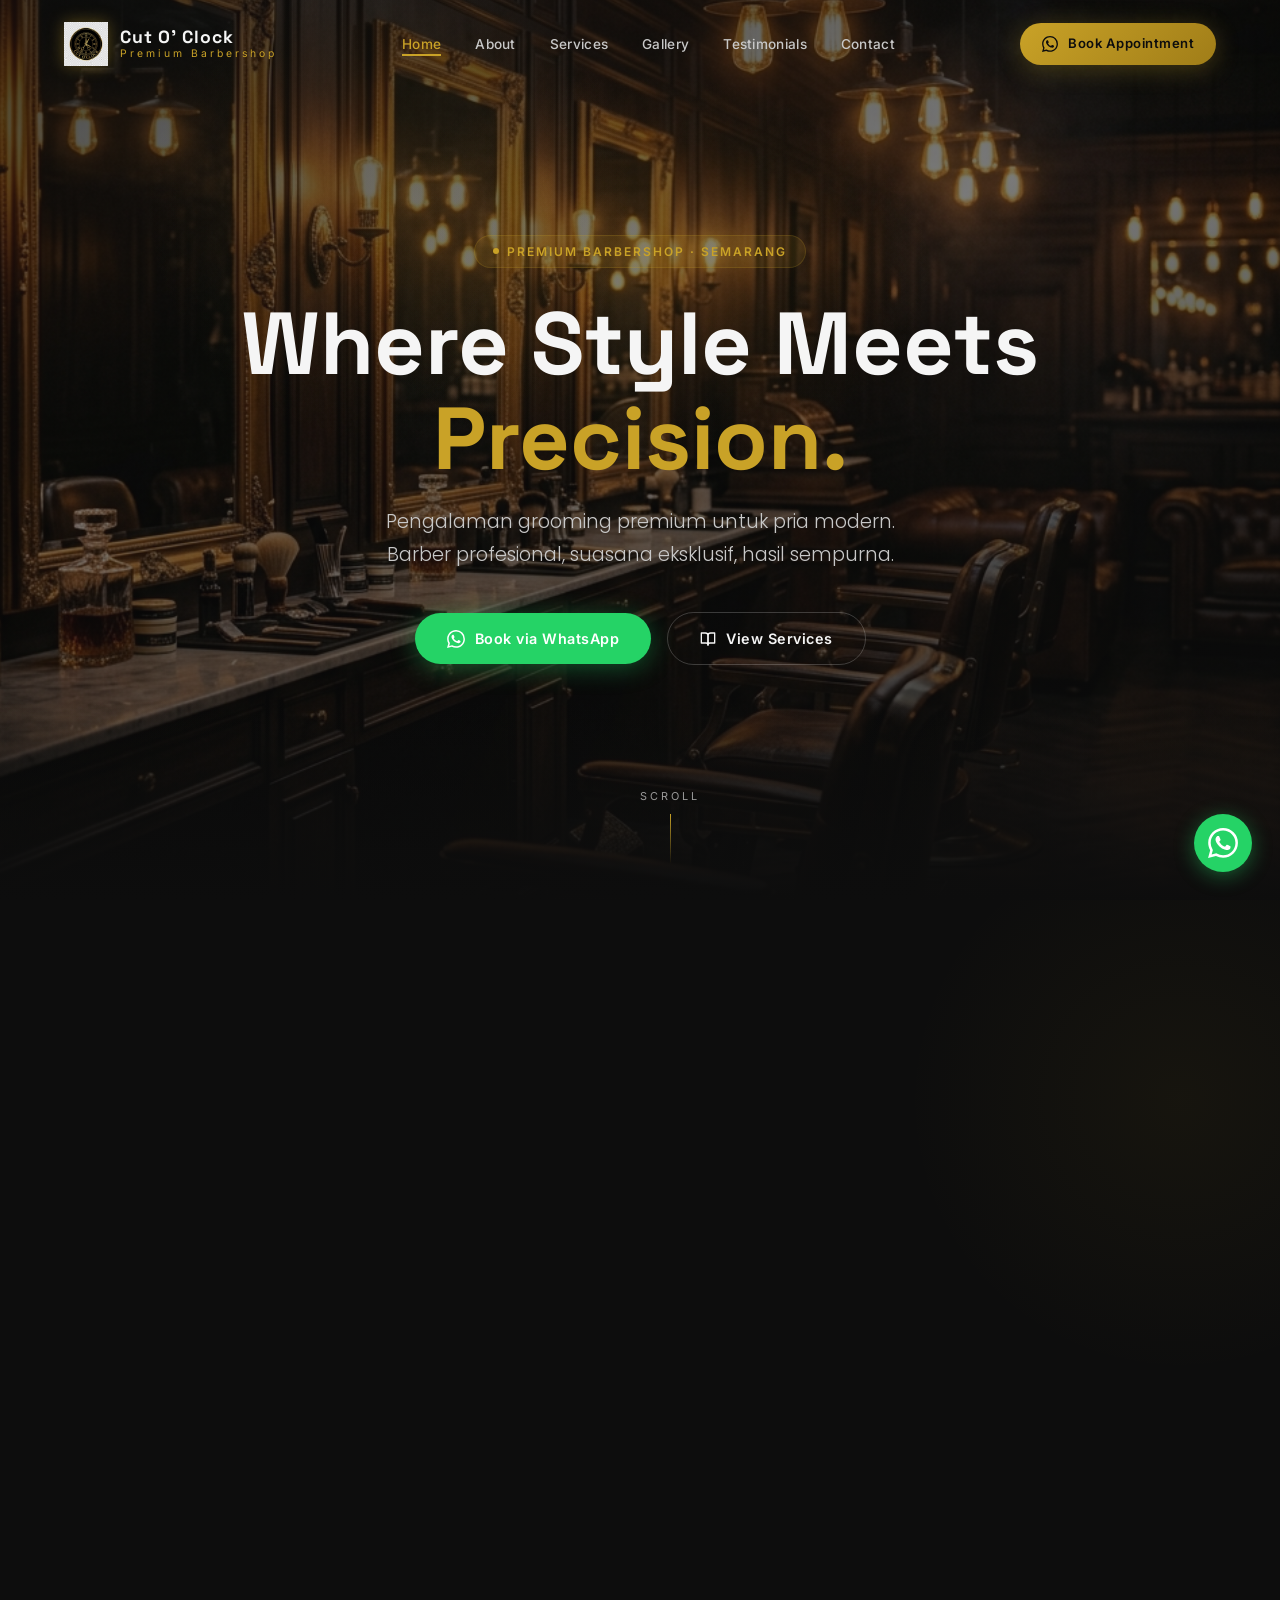
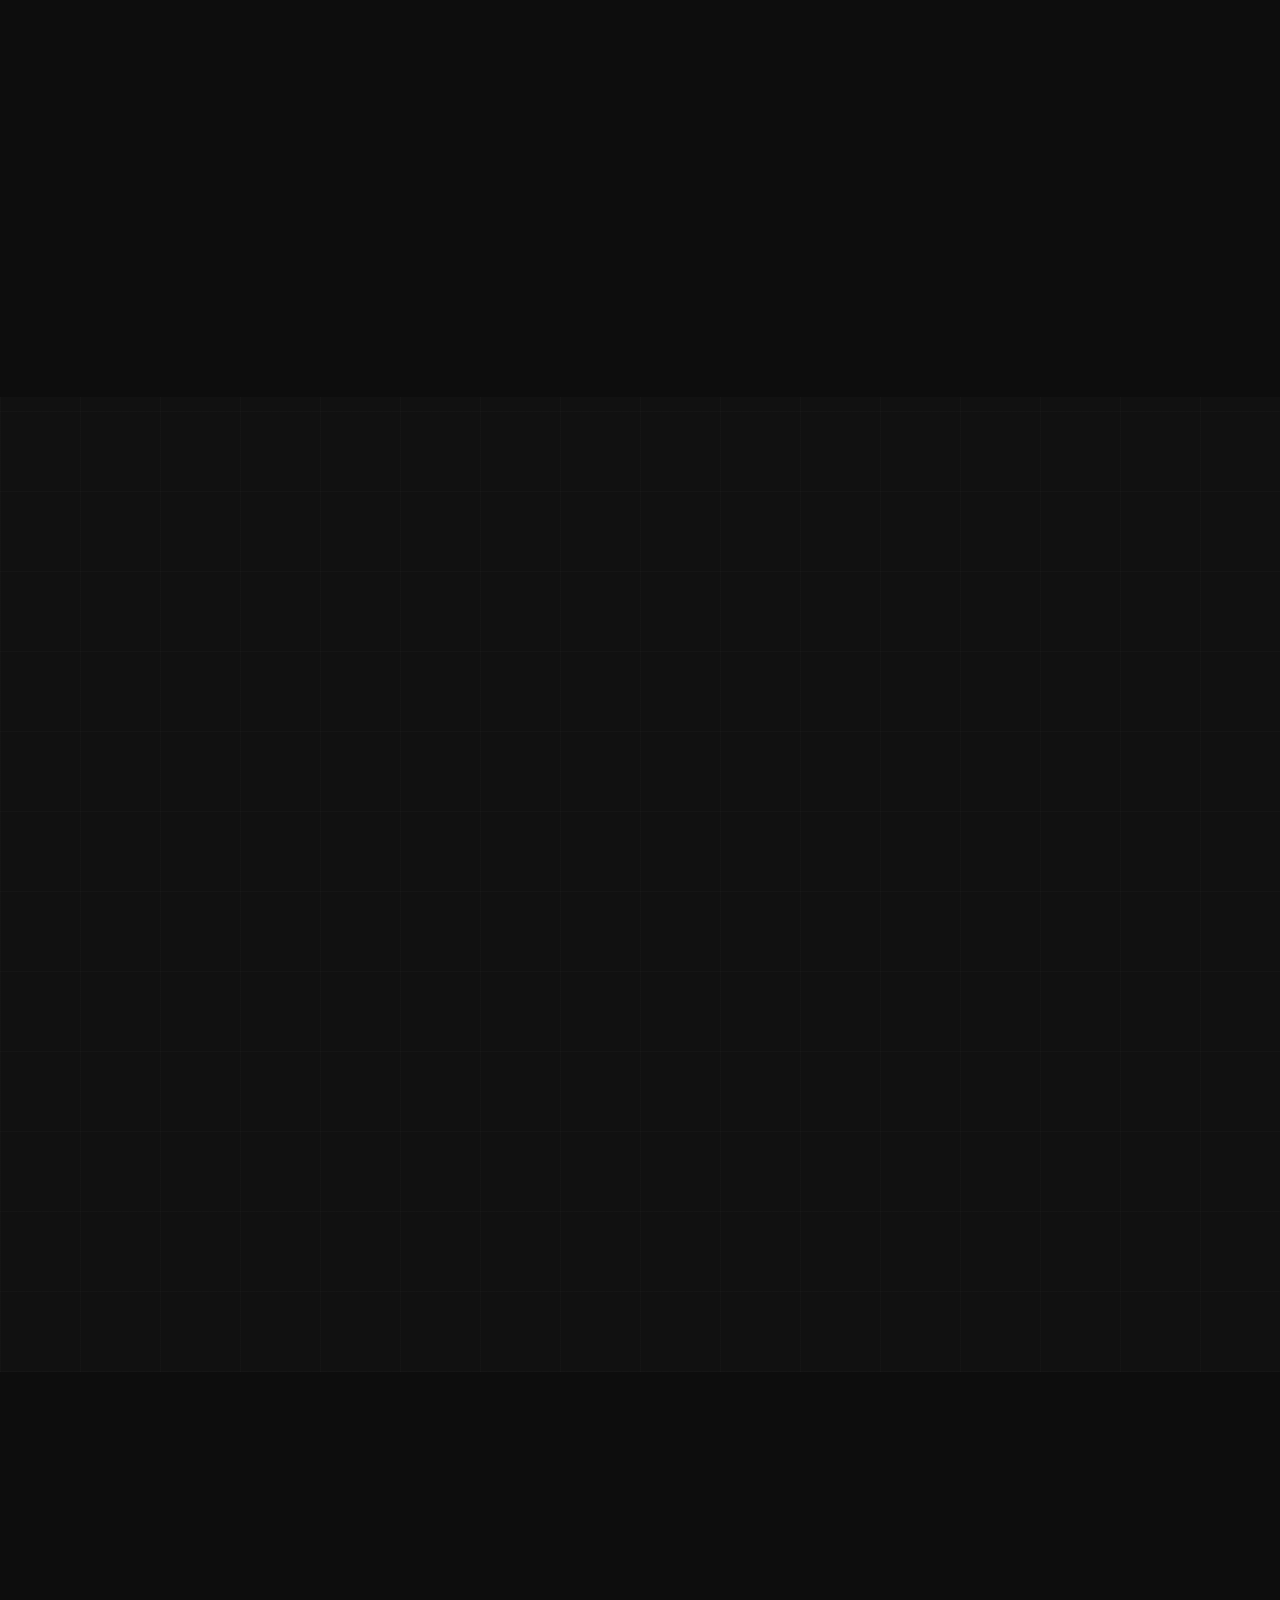
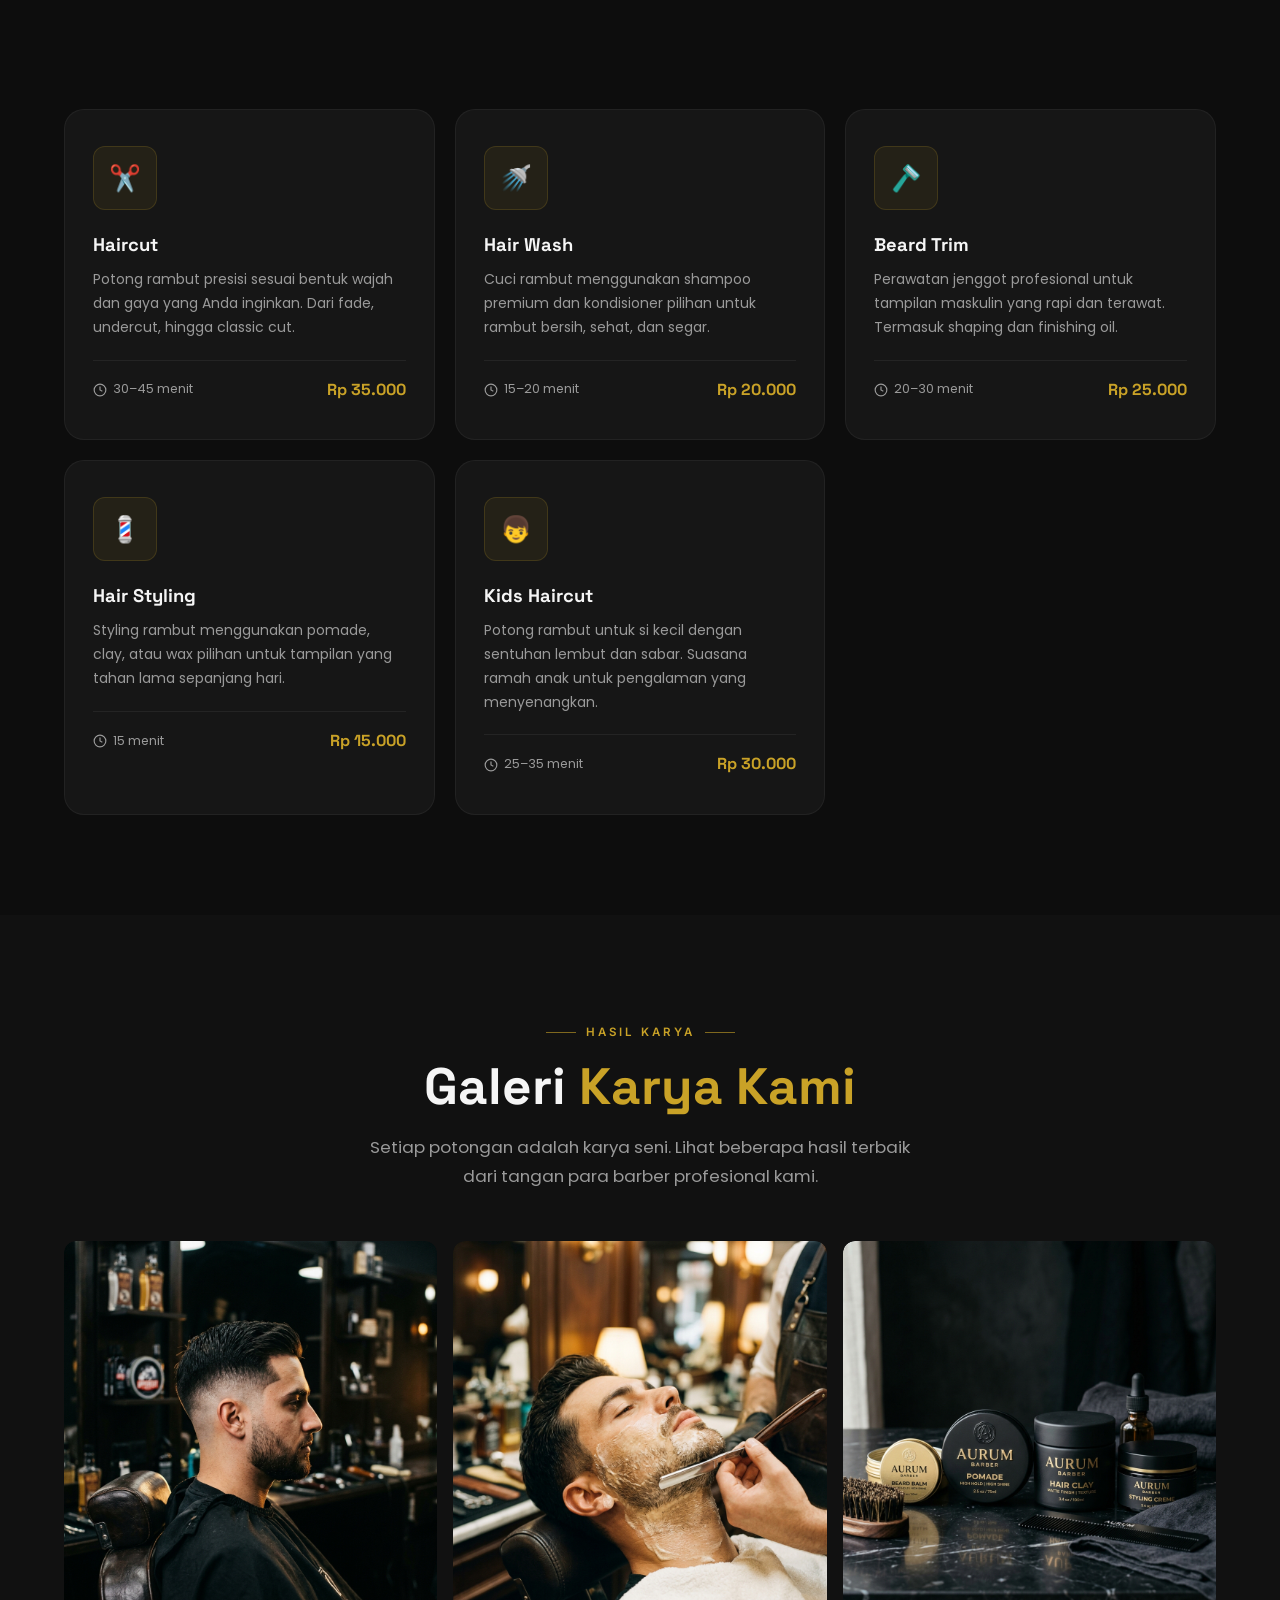
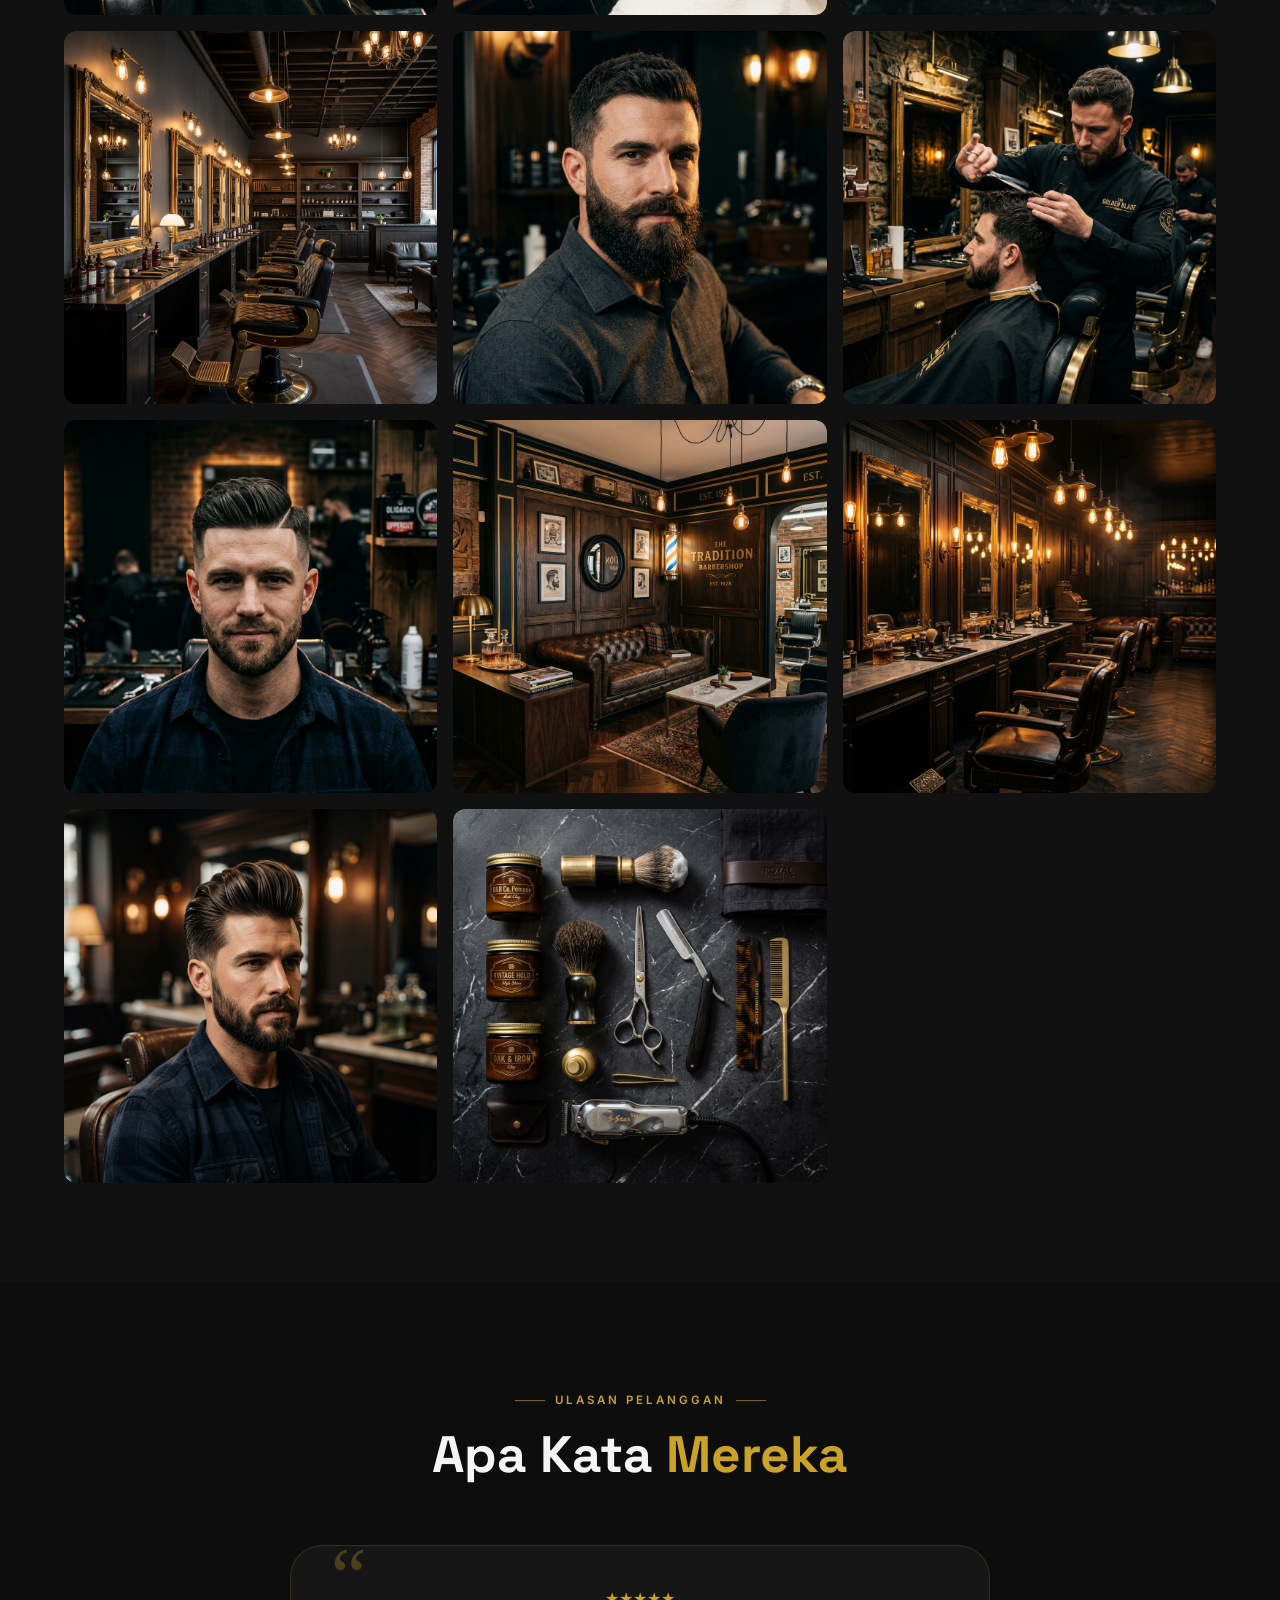
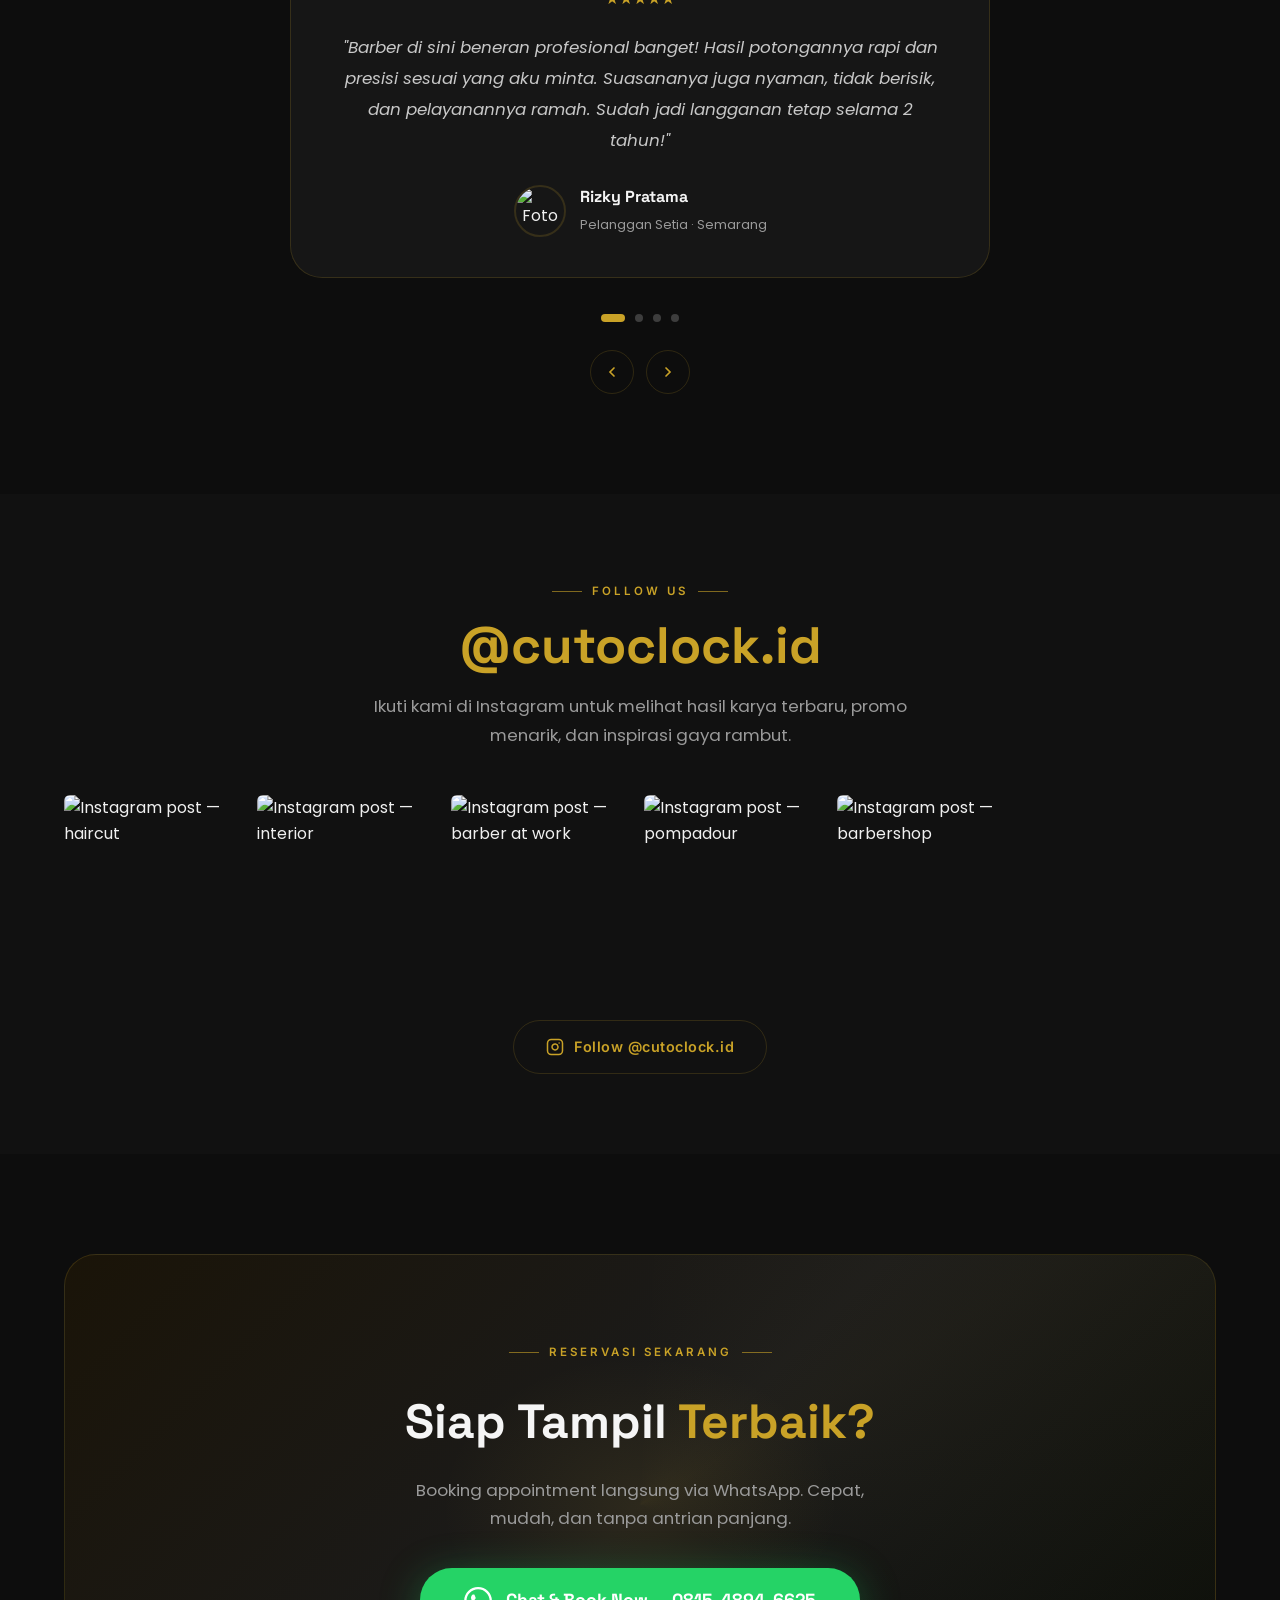
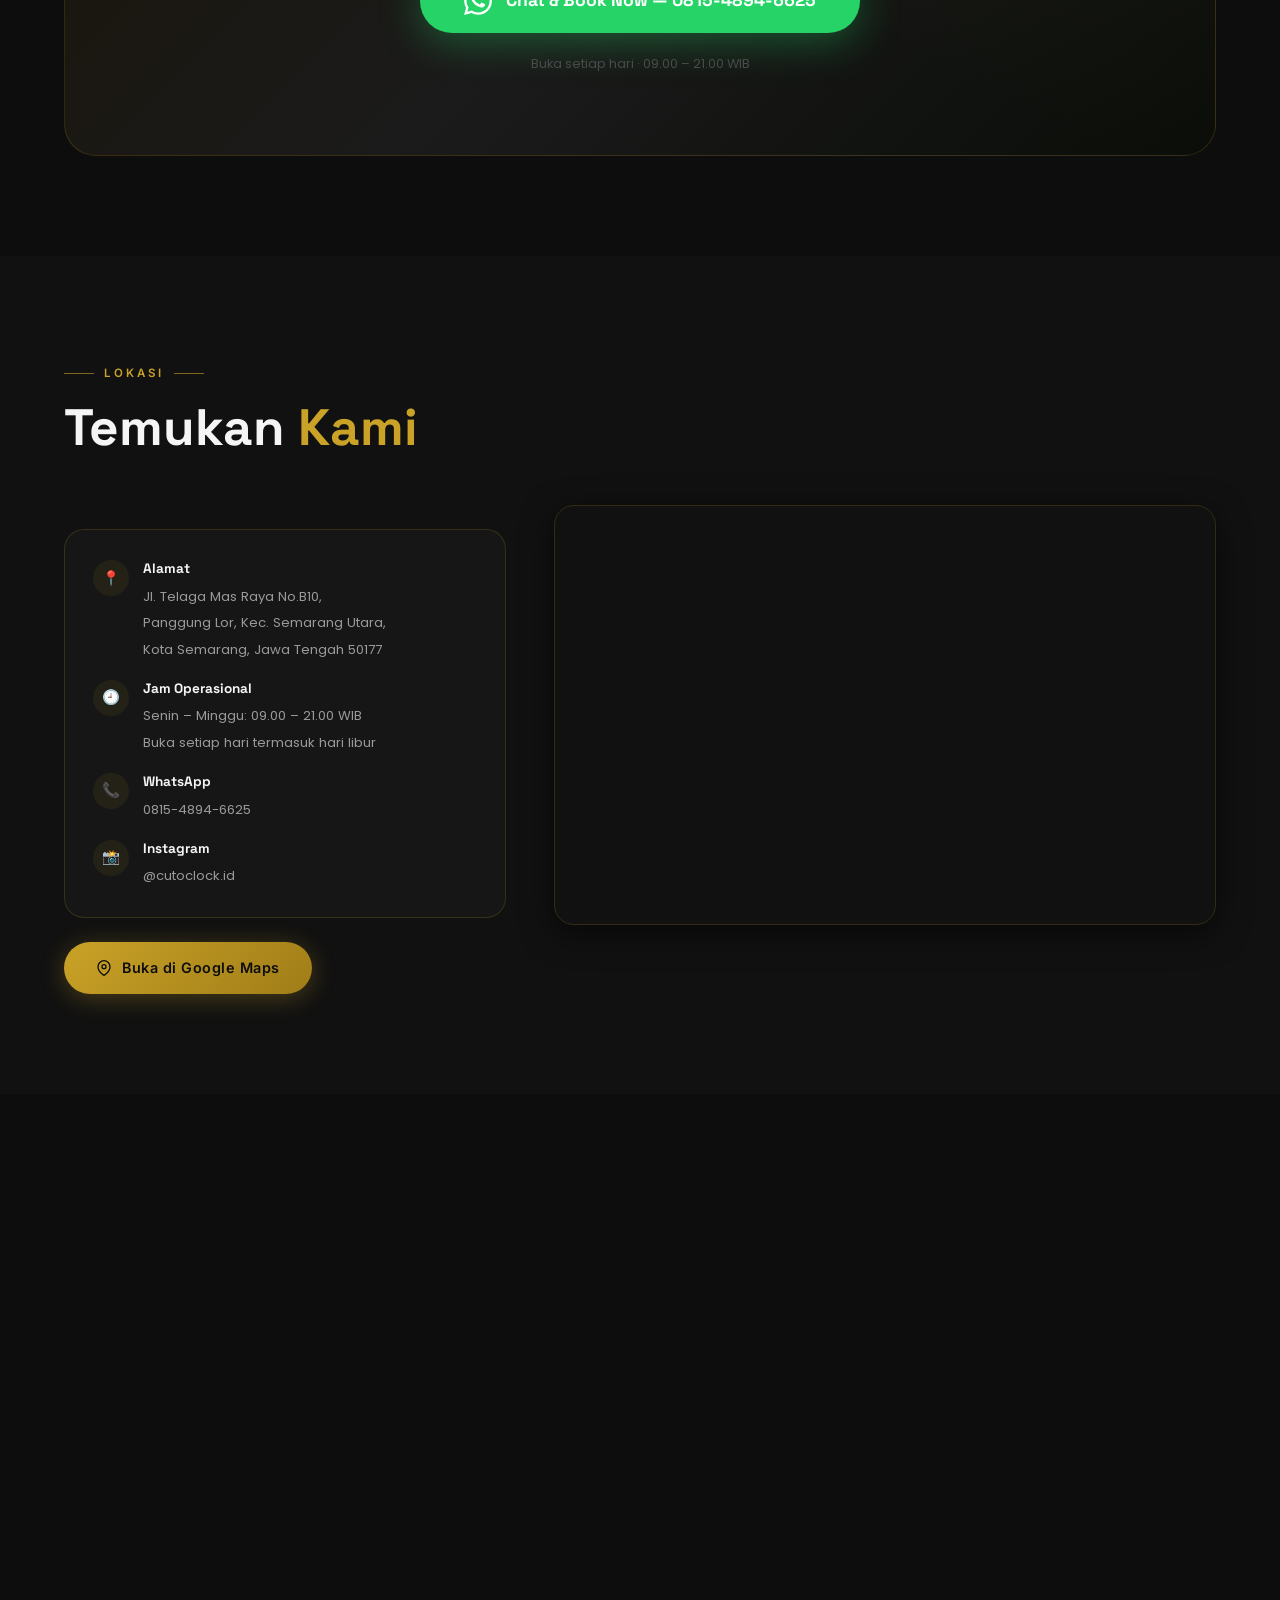
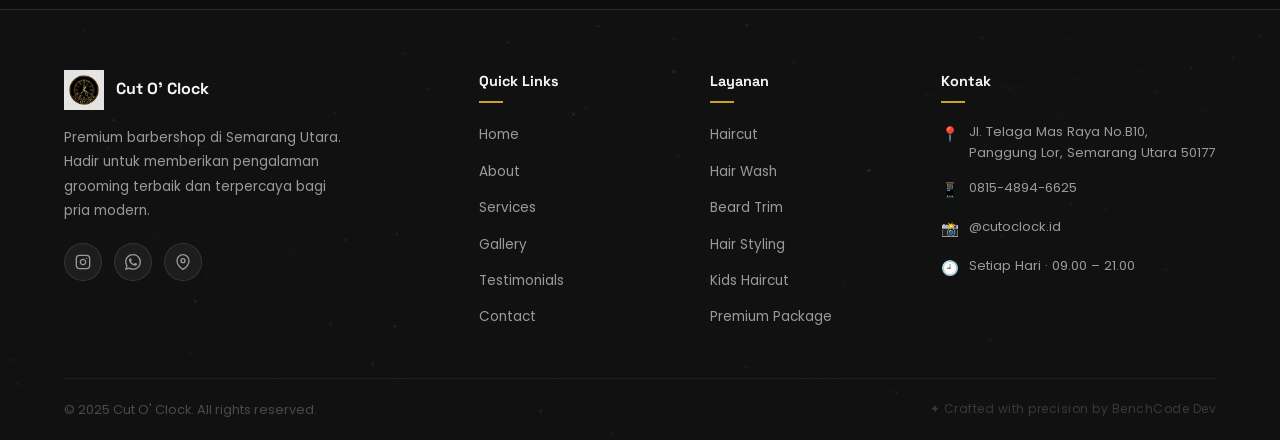
==== commit 956cc0c7: "Remove custom animated cursor and revert to default browser cursor" ====
--- a/index.html
+++ b/index.html
@@ -88,9 +88,6 @@
     </div>
   </div>
 
-  <!-- ─── CUSTOM CURSOR ──────────────────────── -->
-  <div id="cursor" aria-hidden="true"></div>
-  <div id="cursor-ring" aria-hidden="true"></div>
 
   <!-- ─── SCROLL PROGRESS ────────────────────── -->
   <div id="scroll-progress" aria-hidden="true"></div>
--- a/css/style.css
+++ b/css/style.css
@@ -58,7 +58,6 @@
   font-weight: 400;
   line-height: 1.65;
   overflow-x: hidden;
-  cursor: none;
 }
 
 body.loading {
@@ -81,45 +80,8 @@
 button {
   border: none;
   background: none;
-  cursor: none;
+  cursor: pointer;
   font-family: inherit;
-}
-
-/* ── Custom Cursor ── */
-#cursor {
-  position: fixed;
-  top: 0; left: 0;
-  width: 10px; height: 10px;
-  background: var(--gold);
-  border-radius: 50%;
-  pointer-events: none;
-  z-index: 99999;
-  transform: translate(-50%, -50%);
-  transition: width 0.2s, height 0.2s, background 0.2s, opacity 0.2s;
-  mix-blend-mode: normal;
-}
-
-#cursor-ring {
-  position: fixed;
-  top: 0; left: 0;
-  width: 36px; height: 36px;
-  border: 1.5px solid rgba(201,162,39,0.6);
-  border-radius: 50%;
-  pointer-events: none;
-  z-index: 99998;
-  transform: translate(-50%, -50%);
-  transition: all 0.12s ease;
-}
-
-#cursor.cursor-hover {
-  width: 18px; height: 18px;
-  background: var(--gold-light);
-}
-
-#cursor-ring.cursor-hover {
-  width: 54px; height: 54px;
-  border-color: var(--gold);
-  background: rgba(201,162,39,0.06);
 }
 
 /* ── Scroll Progress Bar ── */
@@ -361,7 +323,7 @@
   transition: all var(--transition);
   position: relative;
   overflow: hidden;
-  cursor: none;
+  
 }
 
 .btn::after {
@@ -1154,7 +1116,7 @@
   position: relative;
   overflow: hidden;
   transition: all var(--transition);
-  cursor: none;
+  
 }
 
 .service-card::after {
@@ -1278,7 +1240,7 @@
   border-radius: var(--radius-md);
   overflow: hidden;
   position: relative;
-  cursor: none;
+  
 }
 
 .gallery-item img {
@@ -1372,7 +1334,7 @@
   justify-content: center;
   font-size: 1.2rem;
   color: var(--white);
-  cursor: none;
+  
   transition: background var(--transition-fast);
 }
 
@@ -1390,7 +1352,7 @@
   justify-content: center;
   color: var(--white);
   font-size: 1.2rem;
-  cursor: none;
+  
   transition: background var(--transition-fast);
 }
 
@@ -1507,7 +1469,7 @@
   width: 8px; height: 8px;
   border-radius: 50%;
   background: rgba(255,255,255,0.2);
-  cursor: none;
+  
   transition: all var(--transition-fast);
 }
 
@@ -1533,7 +1495,7 @@
   justify-content: center;
   color: var(--gold);
   font-size: 1rem;
-  cursor: none;
+  
   transition: all var(--transition-fast);
 }
 
@@ -1567,7 +1529,7 @@
   border-radius: var(--radius-sm);
   overflow: hidden;
   position: relative;
-  cursor: none;
+  
 }
 
 .ig-item img {
@@ -1682,7 +1644,7 @@
   font-weight: 700;
   box-shadow: 0 8px 40px rgba(37,211,102,0.35);
   transition: all var(--transition);
-  cursor: none;
+  
 }
 
 .booking-wa-btn:hover {
@@ -1797,7 +1759,7 @@
   padding: 28px 24px;
   text-align: center;
   transition: border-color var(--transition), box-shadow var(--transition), transform var(--transition);
-  cursor: none;
+  
   text-decoration: none;
   display: block;
 }
@@ -1949,7 +1911,7 @@
   font-size: 1rem;
   color: var(--gray-mid);
   transition: all var(--transition-fast);
-  cursor: none;
+  
 }
 
 .footer-social-link:hover {
@@ -2060,7 +2022,7 @@
   align-items: center;
   justify-content: center;
   box-shadow: 0 4px 20px rgba(37,211,102,0.4);
-  cursor: none;
+  
   transition: transform var(--transition), box-shadow var(--transition);
   animation: waPulse 2.5s ease-in-out infinite;
 }
@@ -2119,7 +2081,7 @@
   justify-content: center;
   color: var(--gold);
   font-size: 1.1rem;
-  cursor: none;
+  
   transition: all var(--transition);
   opacity: 0;
   transform: translateY(10px);
@@ -2303,3 +2265,4 @@
     font-size: 4rem;
   }
 }
+
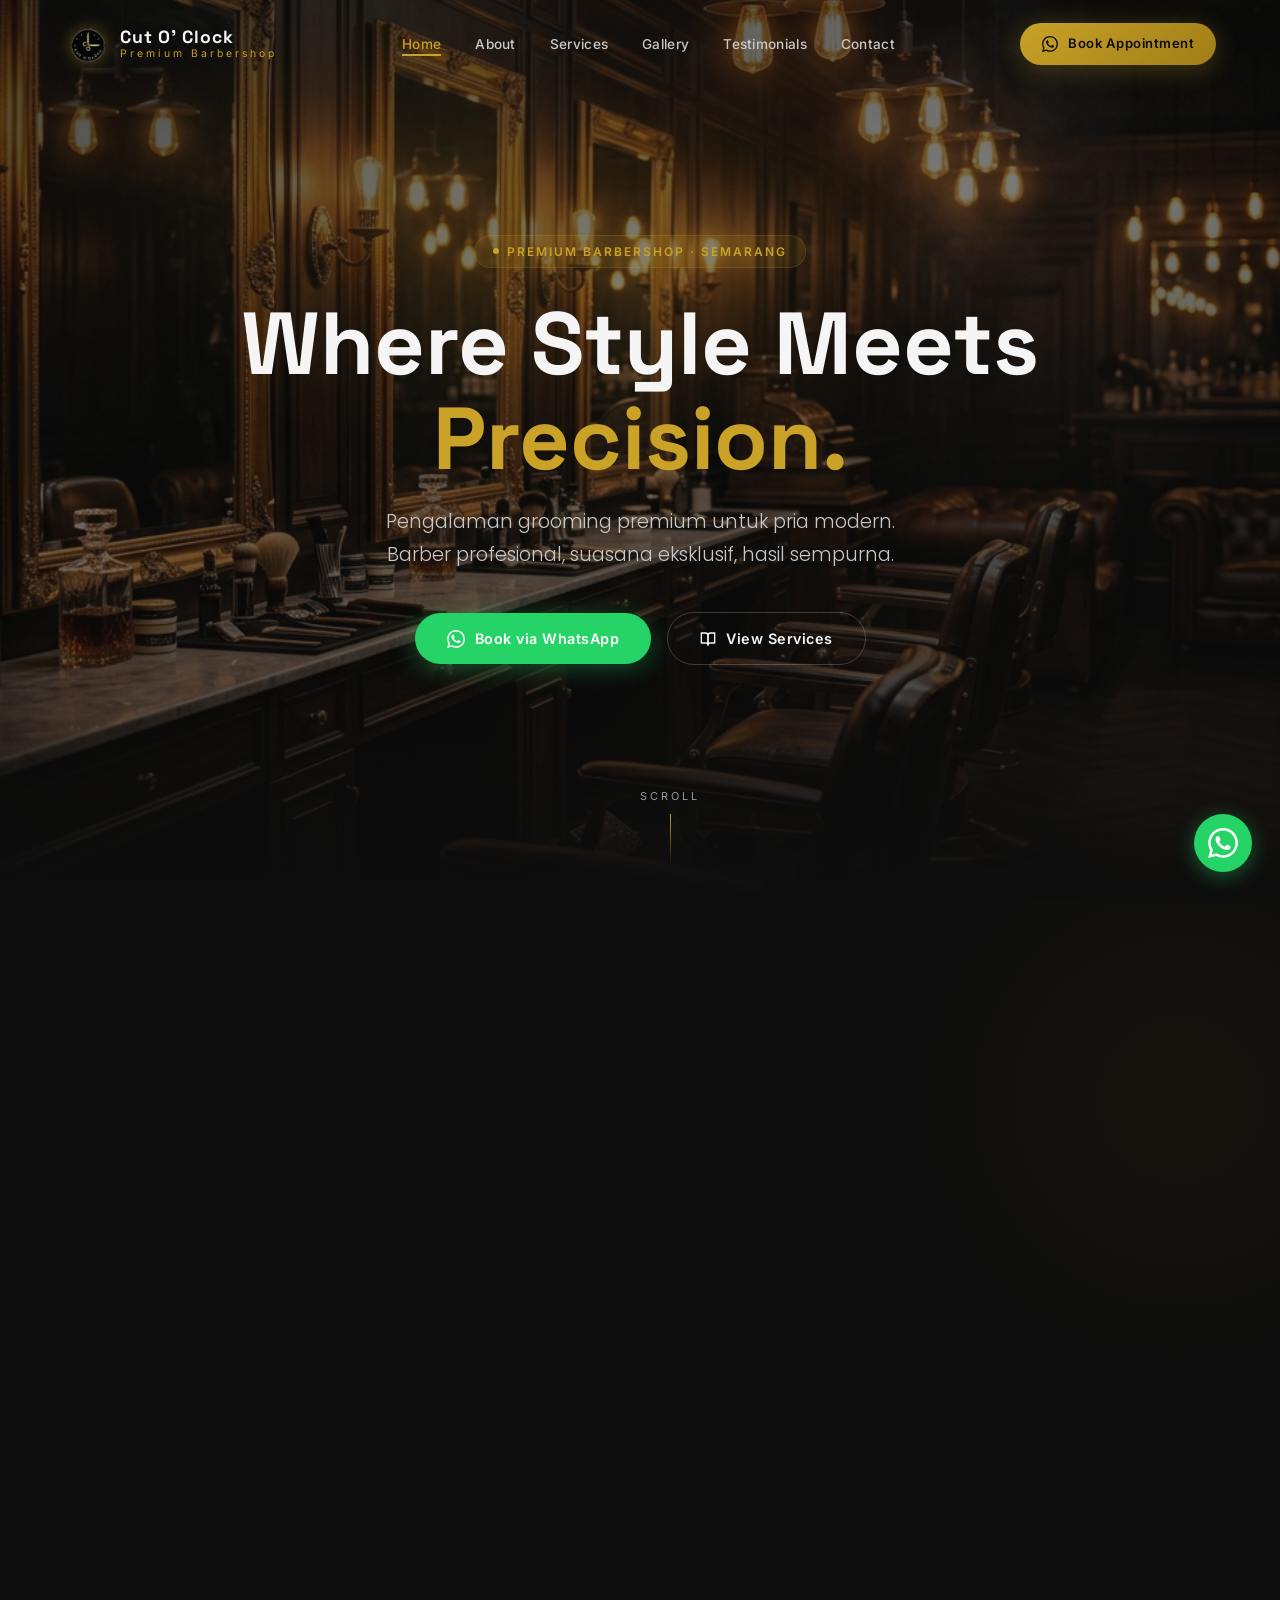
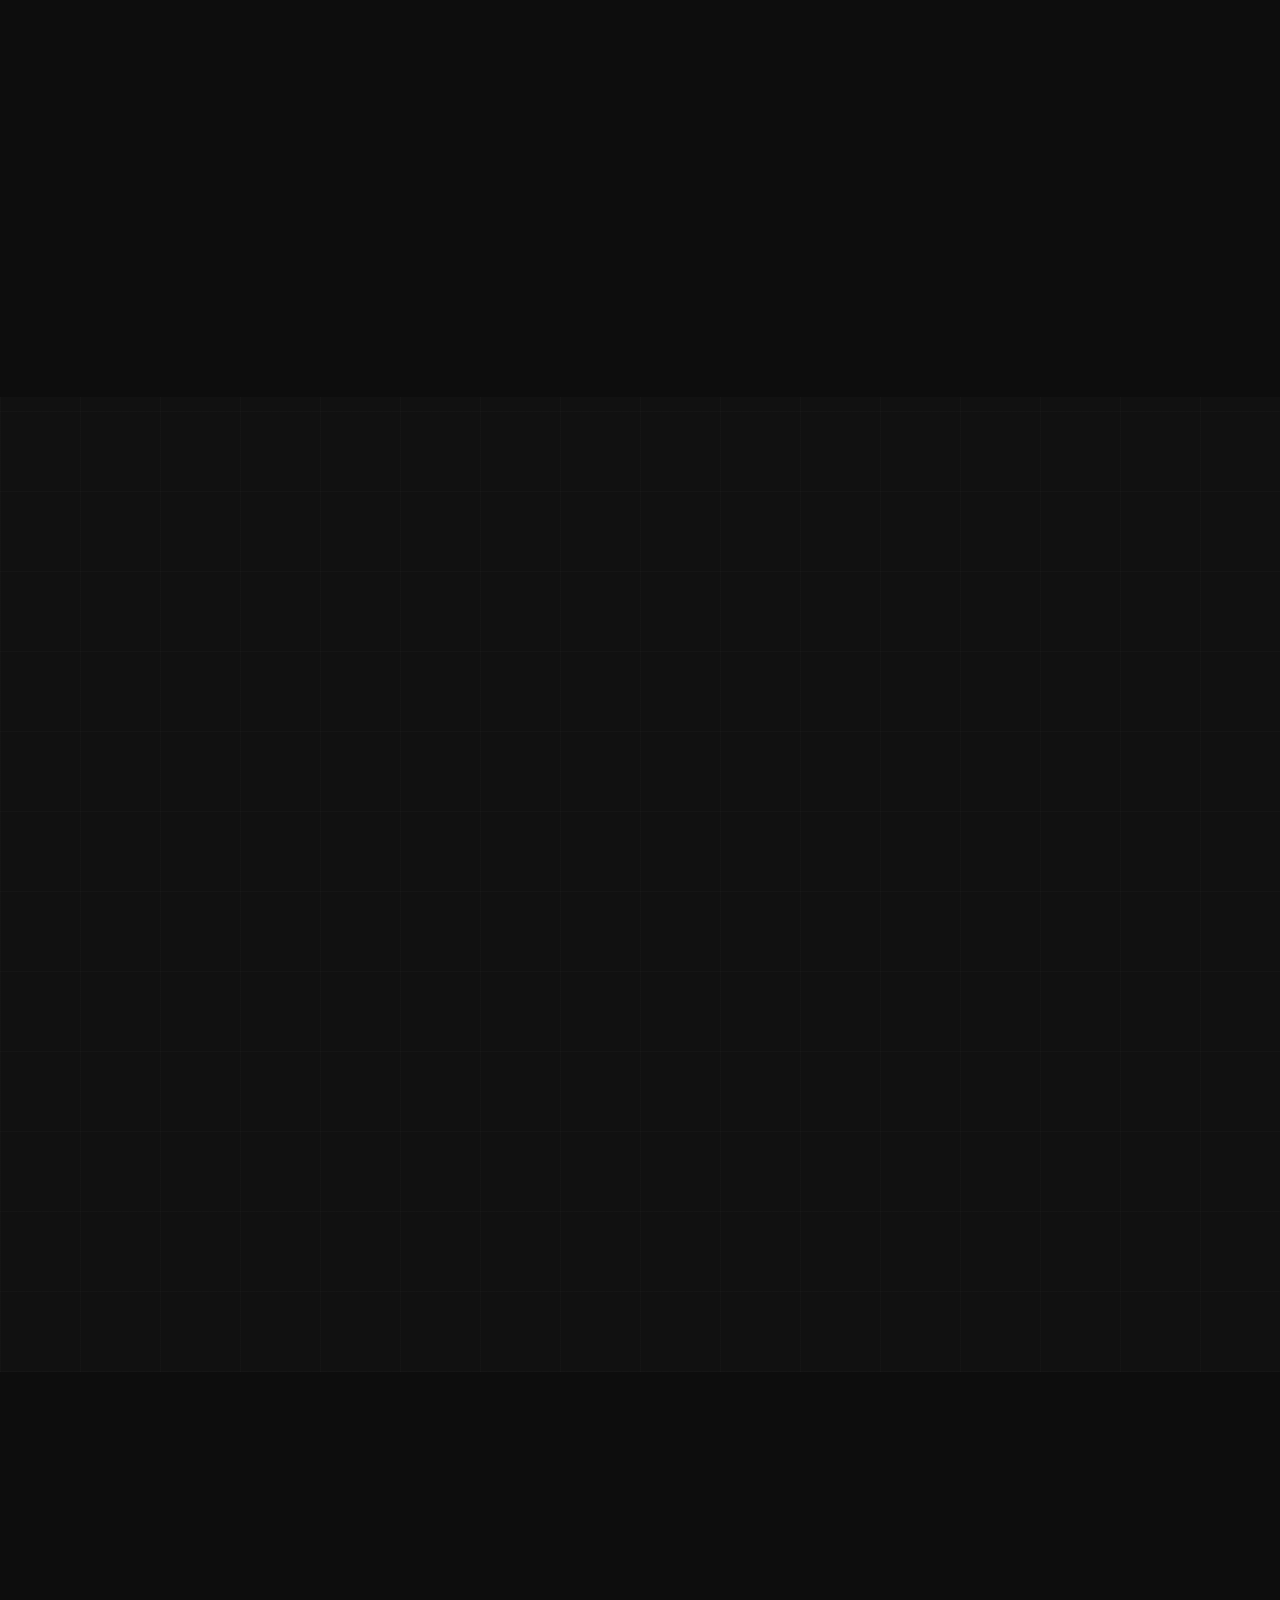
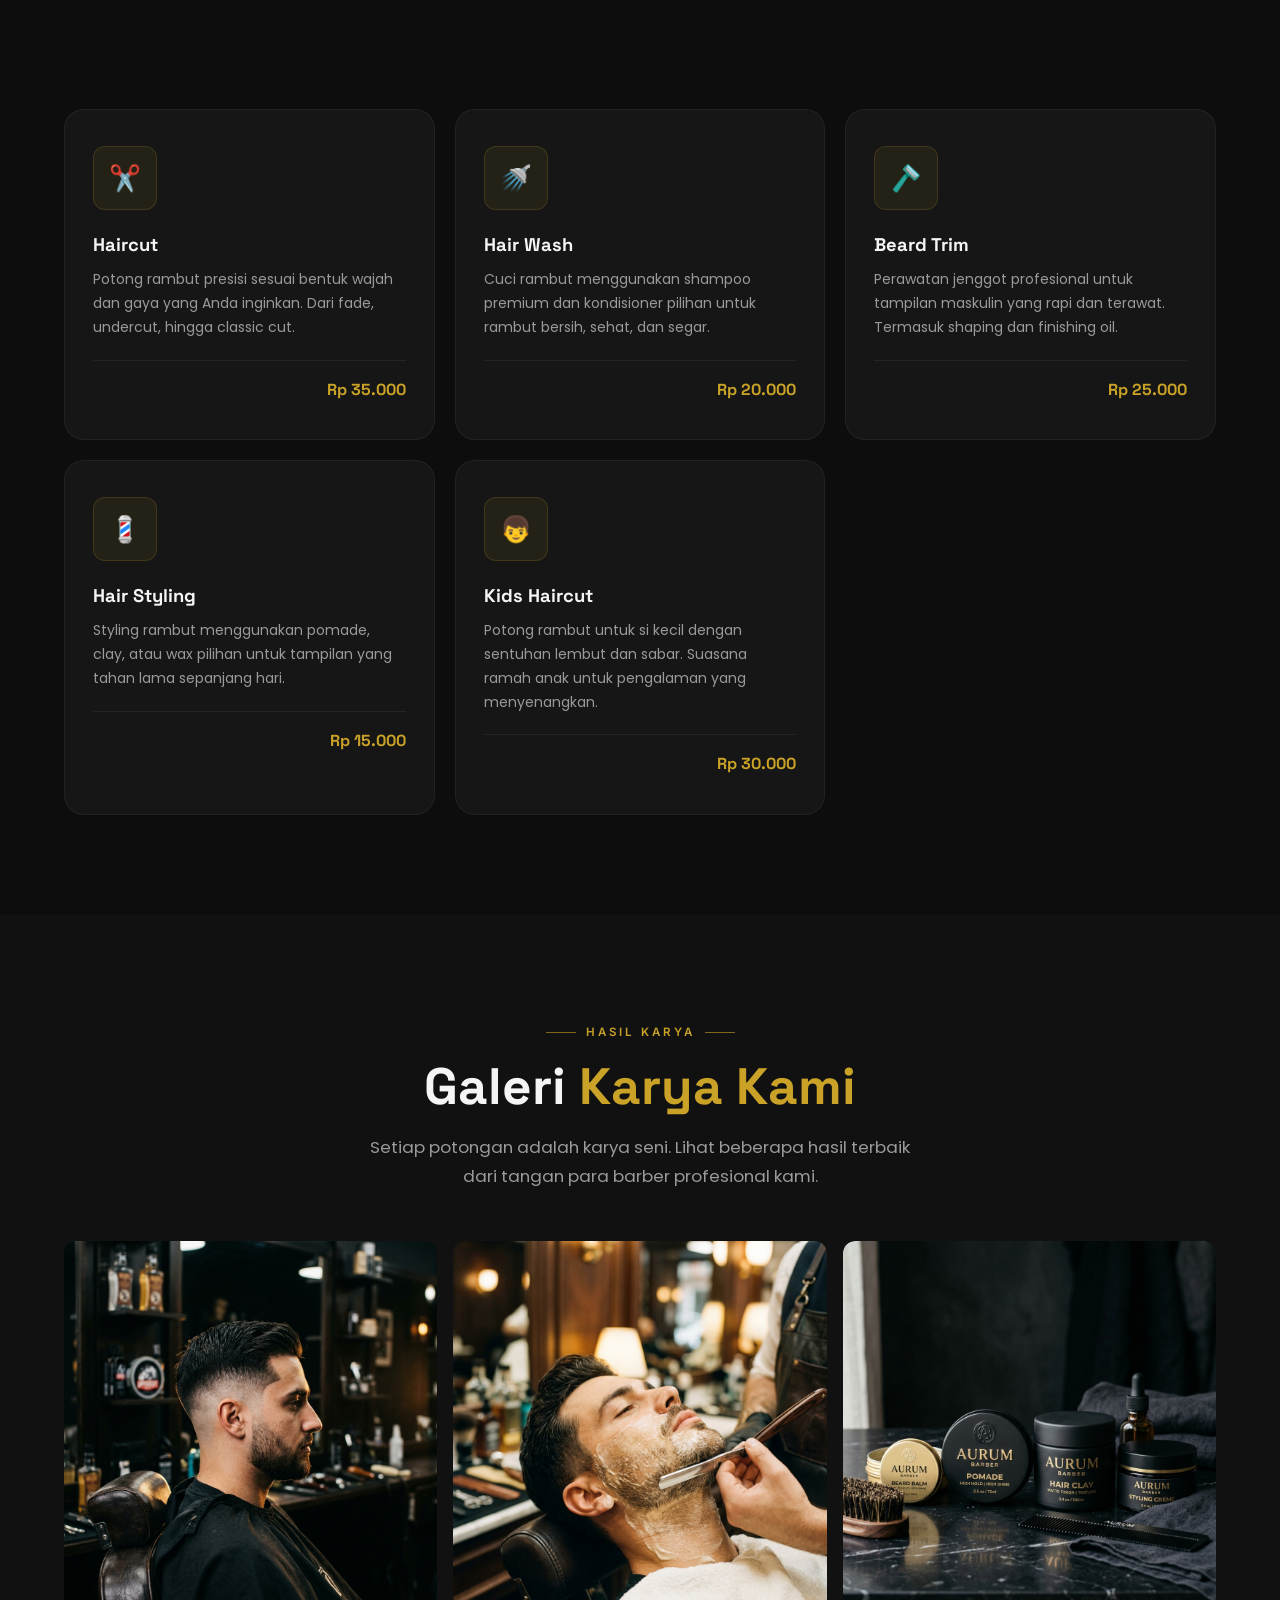
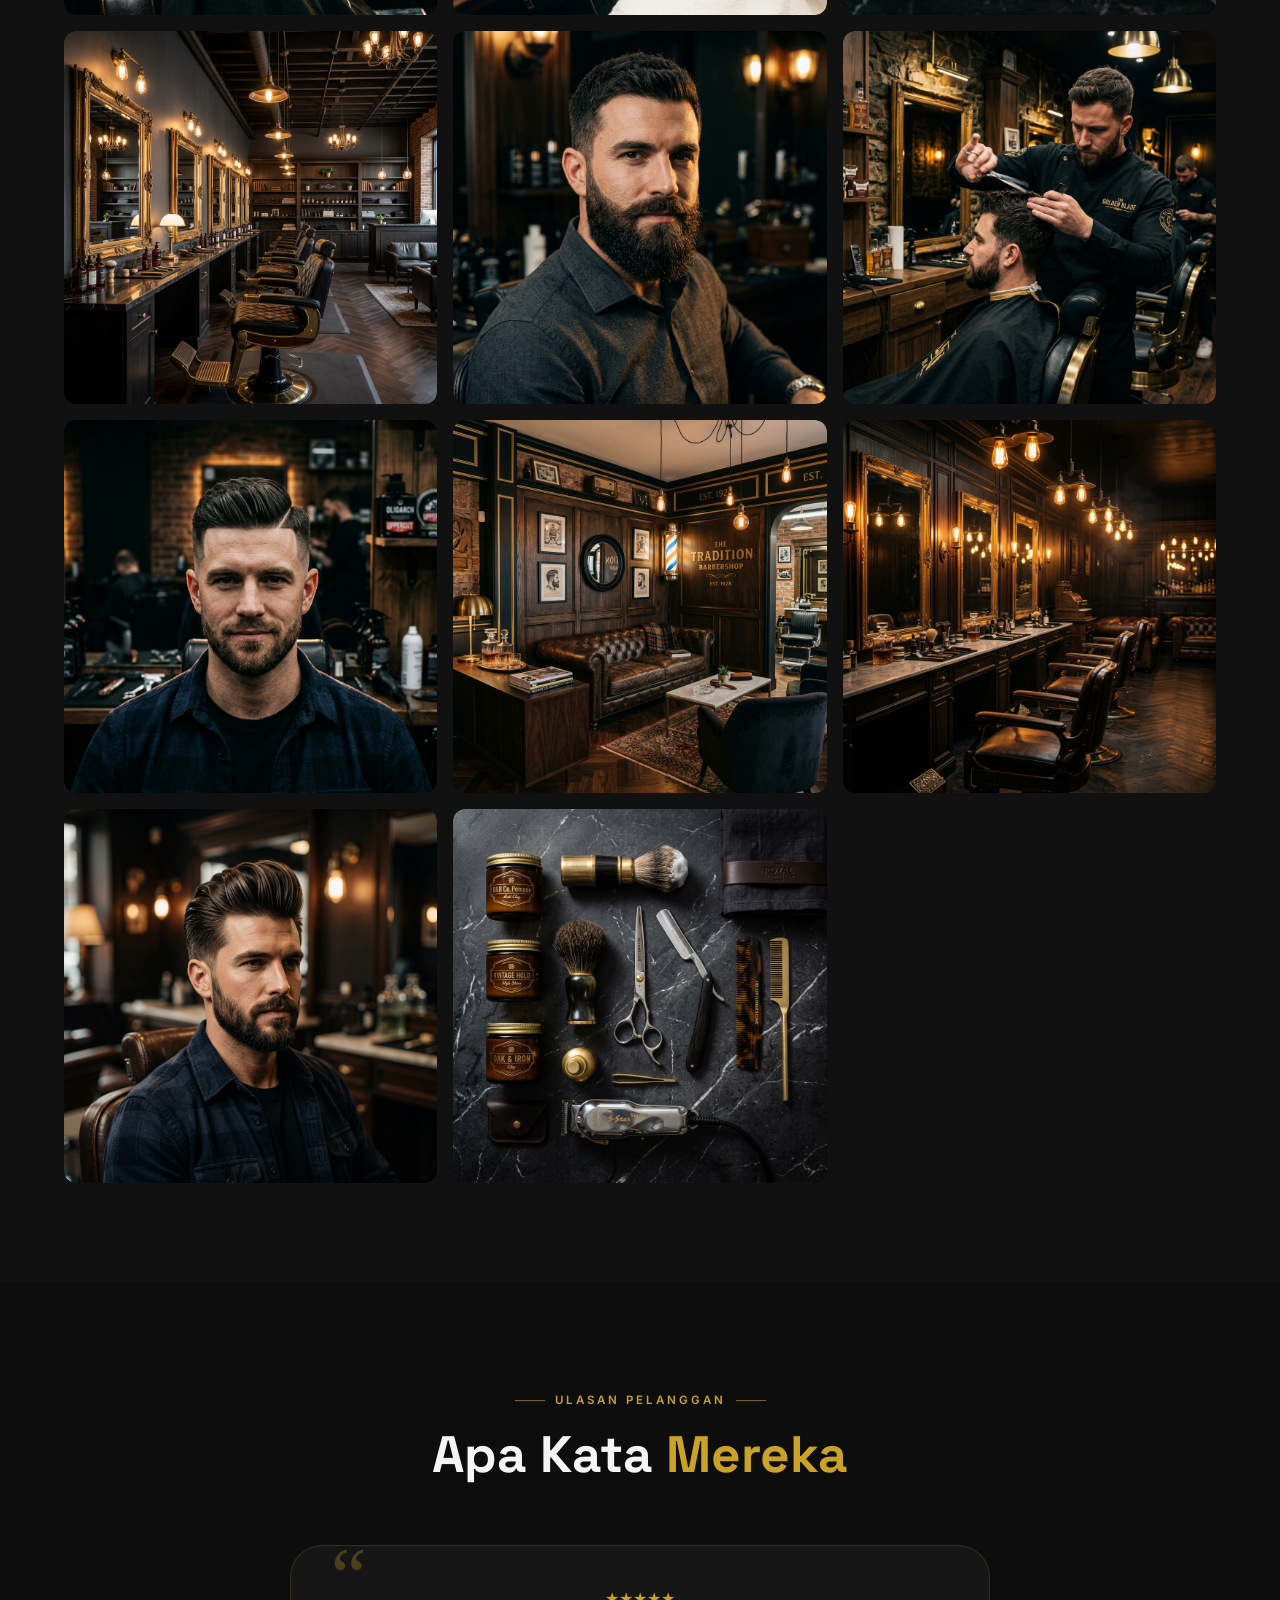
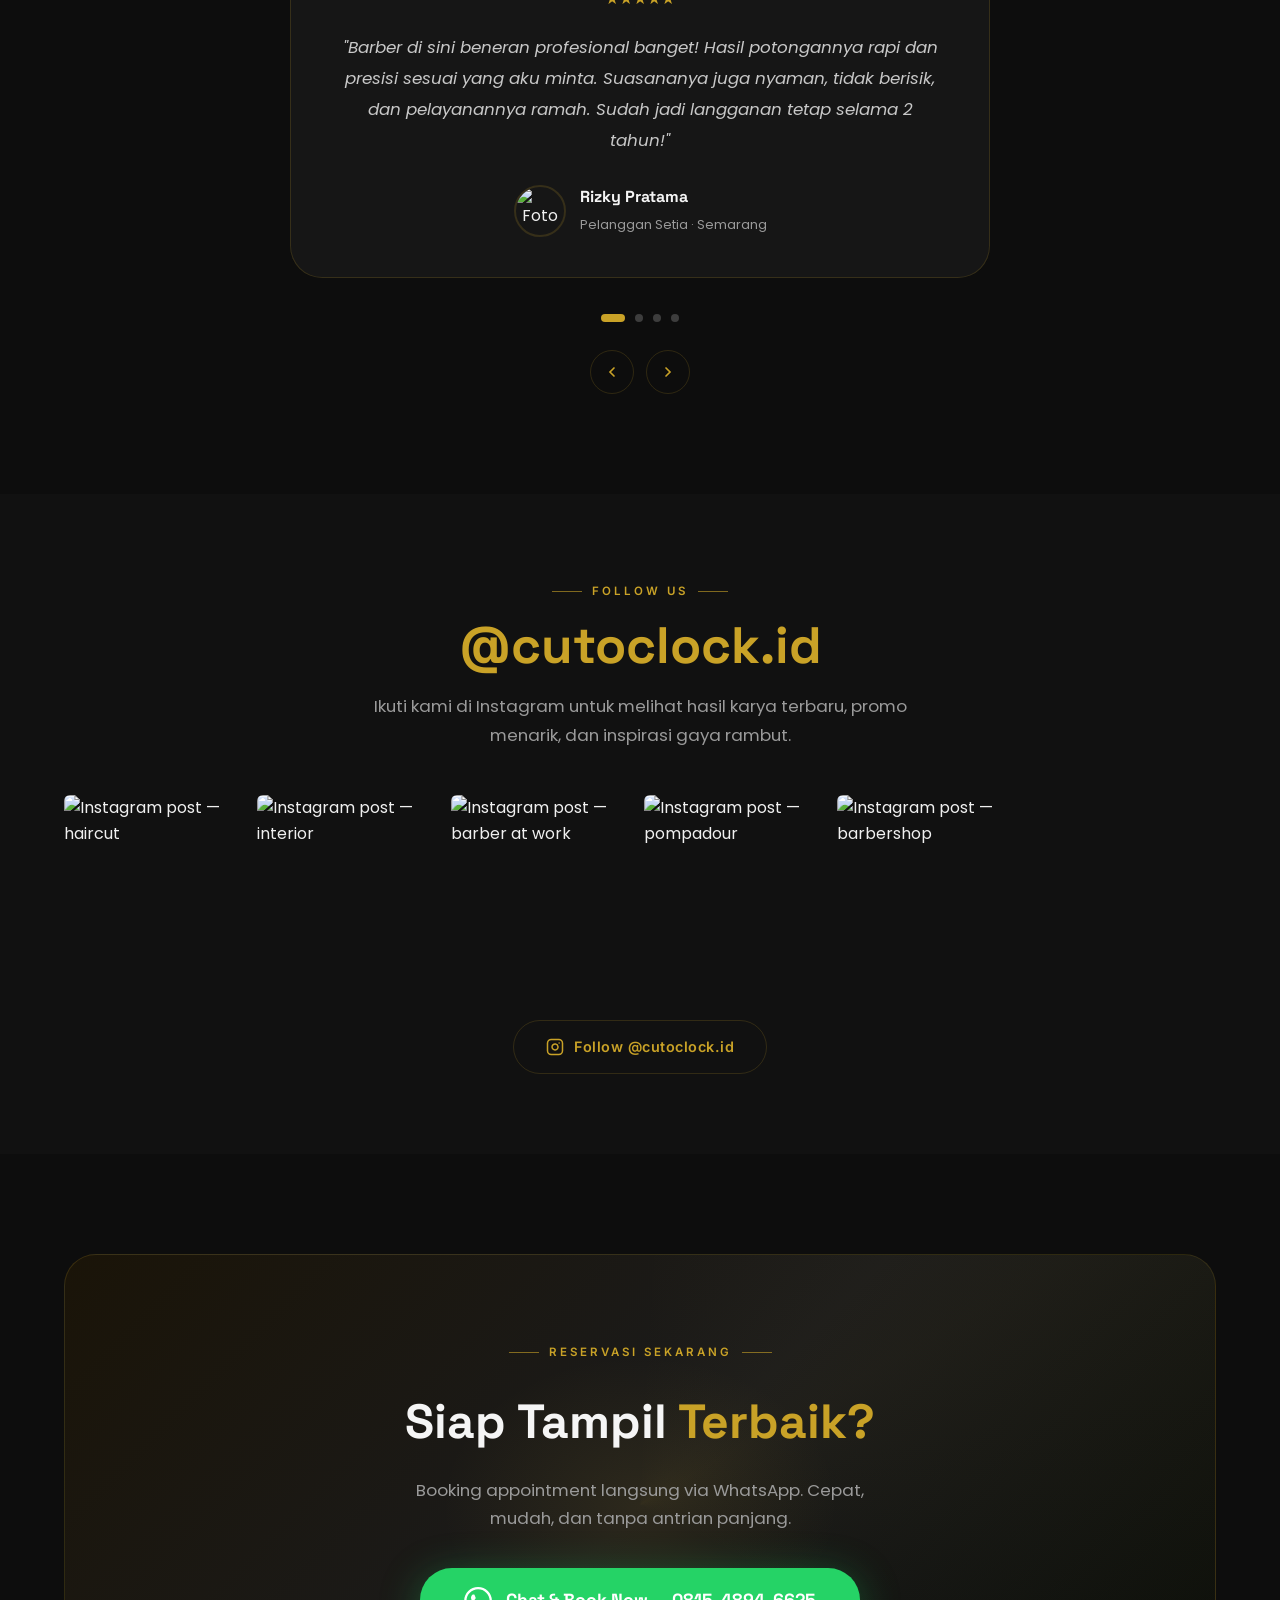
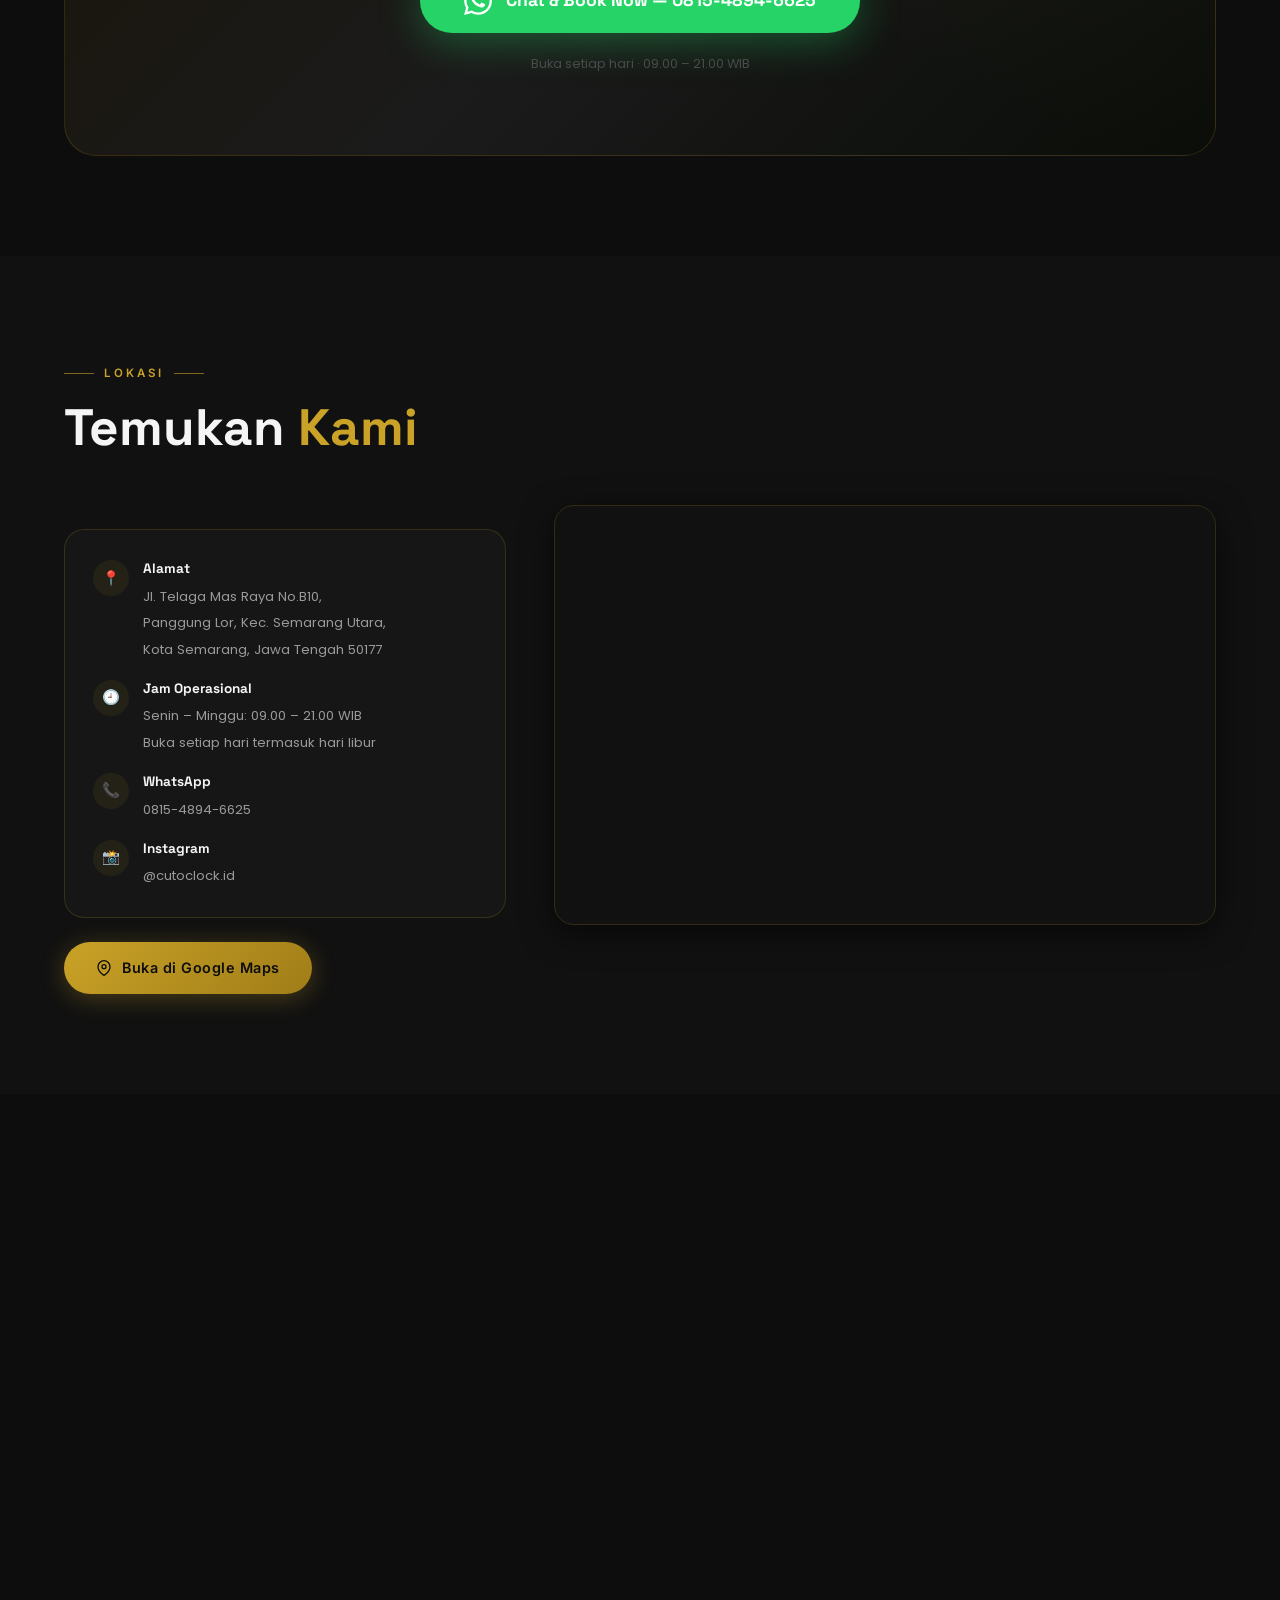
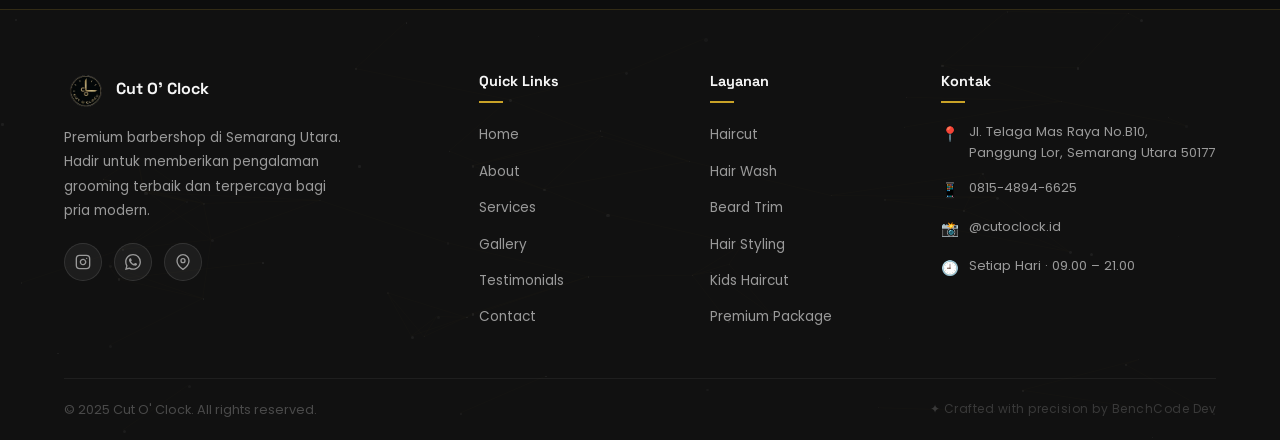
==== commit 036f53c5: "Remove duration (minutes) from Services section" ====
--- a/index.html
+++ b/index.html
@@ -441,12 +441,6 @@
             <h3 class="service-name">Haircut</h3>
             <p class="service-desc">Potong rambut presisi sesuai bentuk wajah dan gaya yang Anda inginkan. Dari fade, undercut, hingga classic cut.</p>
             <div class="service-meta">
-              <span class="service-duration">
-                <svg width="14" height="14" viewBox="0 0 24 24" fill="none" stroke="currentColor" stroke-width="2" aria-hidden="true">
-                  <circle cx="12" cy="12" r="10"/><polyline points="12 6 12 12 16 14"/>
-                </svg>
-                30–45 menit
-              </span>
               <span class="service-price">Rp 35.000</span>
             </div>
           </article>
@@ -457,12 +451,6 @@
             <h3 class="service-name">Hair Wash</h3>
             <p class="service-desc">Cuci rambut menggunakan shampoo premium dan kondisioner pilihan untuk rambut bersih, sehat, dan segar.</p>
             <div class="service-meta">
-              <span class="service-duration">
-                <svg width="14" height="14" viewBox="0 0 24 24" fill="none" stroke="currentColor" stroke-width="2" aria-hidden="true">
-                  <circle cx="12" cy="12" r="10"/><polyline points="12 6 12 12 16 14"/>
-                </svg>
-                15–20 menit
-              </span>
               <span class="service-price">Rp 20.000</span>
             </div>
           </article>
@@ -473,12 +461,6 @@
             <h3 class="service-name">Beard Trim</h3>
             <p class="service-desc">Perawatan jenggot profesional untuk tampilan maskulin yang rapi dan terawat. Termasuk shaping dan finishing oil.</p>
             <div class="service-meta">
-              <span class="service-duration">
-                <svg width="14" height="14" viewBox="0 0 24 24" fill="none" stroke="currentColor" stroke-width="2" aria-hidden="true">
-                  <circle cx="12" cy="12" r="10"/><polyline points="12 6 12 12 16 14"/>
-                </svg>
-                20–30 menit
-              </span>
               <span class="service-price">Rp 25.000</span>
             </div>
           </article>
@@ -489,12 +471,6 @@
             <h3 class="service-name">Hair Styling</h3>
             <p class="service-desc">Styling rambut menggunakan pomade, clay, atau wax pilihan untuk tampilan yang tahan lama sepanjang hari.</p>
             <div class="service-meta">
-              <span class="service-duration">
-                <svg width="14" height="14" viewBox="0 0 24 24" fill="none" stroke="currentColor" stroke-width="2" aria-hidden="true">
-                  <circle cx="12" cy="12" r="10"/><polyline points="12 6 12 12 16 14"/>
-                </svg>
-                15 menit
-              </span>
               <span class="service-price">Rp 15.000</span>
             </div>
           </article>
@@ -505,12 +481,6 @@
             <h3 class="service-name">Kids Haircut</h3>
             <p class="service-desc">Potong rambut untuk si kecil dengan sentuhan lembut dan sabar. Suasana ramah anak untuk pengalaman yang menyenangkan.</p>
             <div class="service-meta">
-              <span class="service-duration">
-                <svg width="14" height="14" viewBox="0 0 24 24" fill="none" stroke="currentColor" stroke-width="2" aria-hidden="true">
-                  <circle cx="12" cy="12" r="10"/><polyline points="12 6 12 12 16 14"/>
-                </svg>
-                25–35 menit
-              </span>
               <span class="service-price">Rp 30.000</span>
             </div>
           </article>
@@ -522,12 +492,6 @@
             <h3 class="service-name">Premium Package</h3>
             <p class="service-desc">Paket lengkap: Haircut + Beard Trim + Hair Wash + Styling. Pengalaman grooming premium dari ujung ke ujung.</p>
             <div class="service-meta">
-              <span class="service-duration">
-                <svg width="14" height="14" viewBox="0 0 24 24" fill="none" stroke="currentColor" stroke-width="2" aria-hidden="true">
-                  <circle cx="12" cy="12" r="10"/><polyline points="12 6 12 12 16 14"/>
-                </svg>
-                75–90 menit
-              </span>
               <span class="service-price">Rp 85.000</span>
             </div>
           </article>
--- a/css/style.css
+++ b/css/style.css
@@ -49,6 +49,8 @@
   scroll-behavior: smooth;
   font-size: 16px;
   -webkit-text-size-adjust: 100%;
+  overflow-x: hidden;
+  width: 100%;
 }
 
 body {
@@ -58,6 +60,7 @@
   font-weight: 400;
   line-height: 1.65;
   overflow-x: hidden;
+  width: 100%;
 }
 
 body.loading {
@@ -1195,7 +1198,7 @@
 .service-meta {
   display: flex;
   align-items: center;
-  justify-content: space-between;
+  justify-content: flex-end;
   padding-top: 16px;
   border-top: 1px solid rgba(255,255,255,0.06);
   position: relative; z-index: 1;
@@ -1377,6 +1380,8 @@
 .testimonials-track-wrap {
   position: relative;
   overflow: hidden;
+  width: 100%;
+  max-width: 100%;
 }
 
 .testimonials-track {
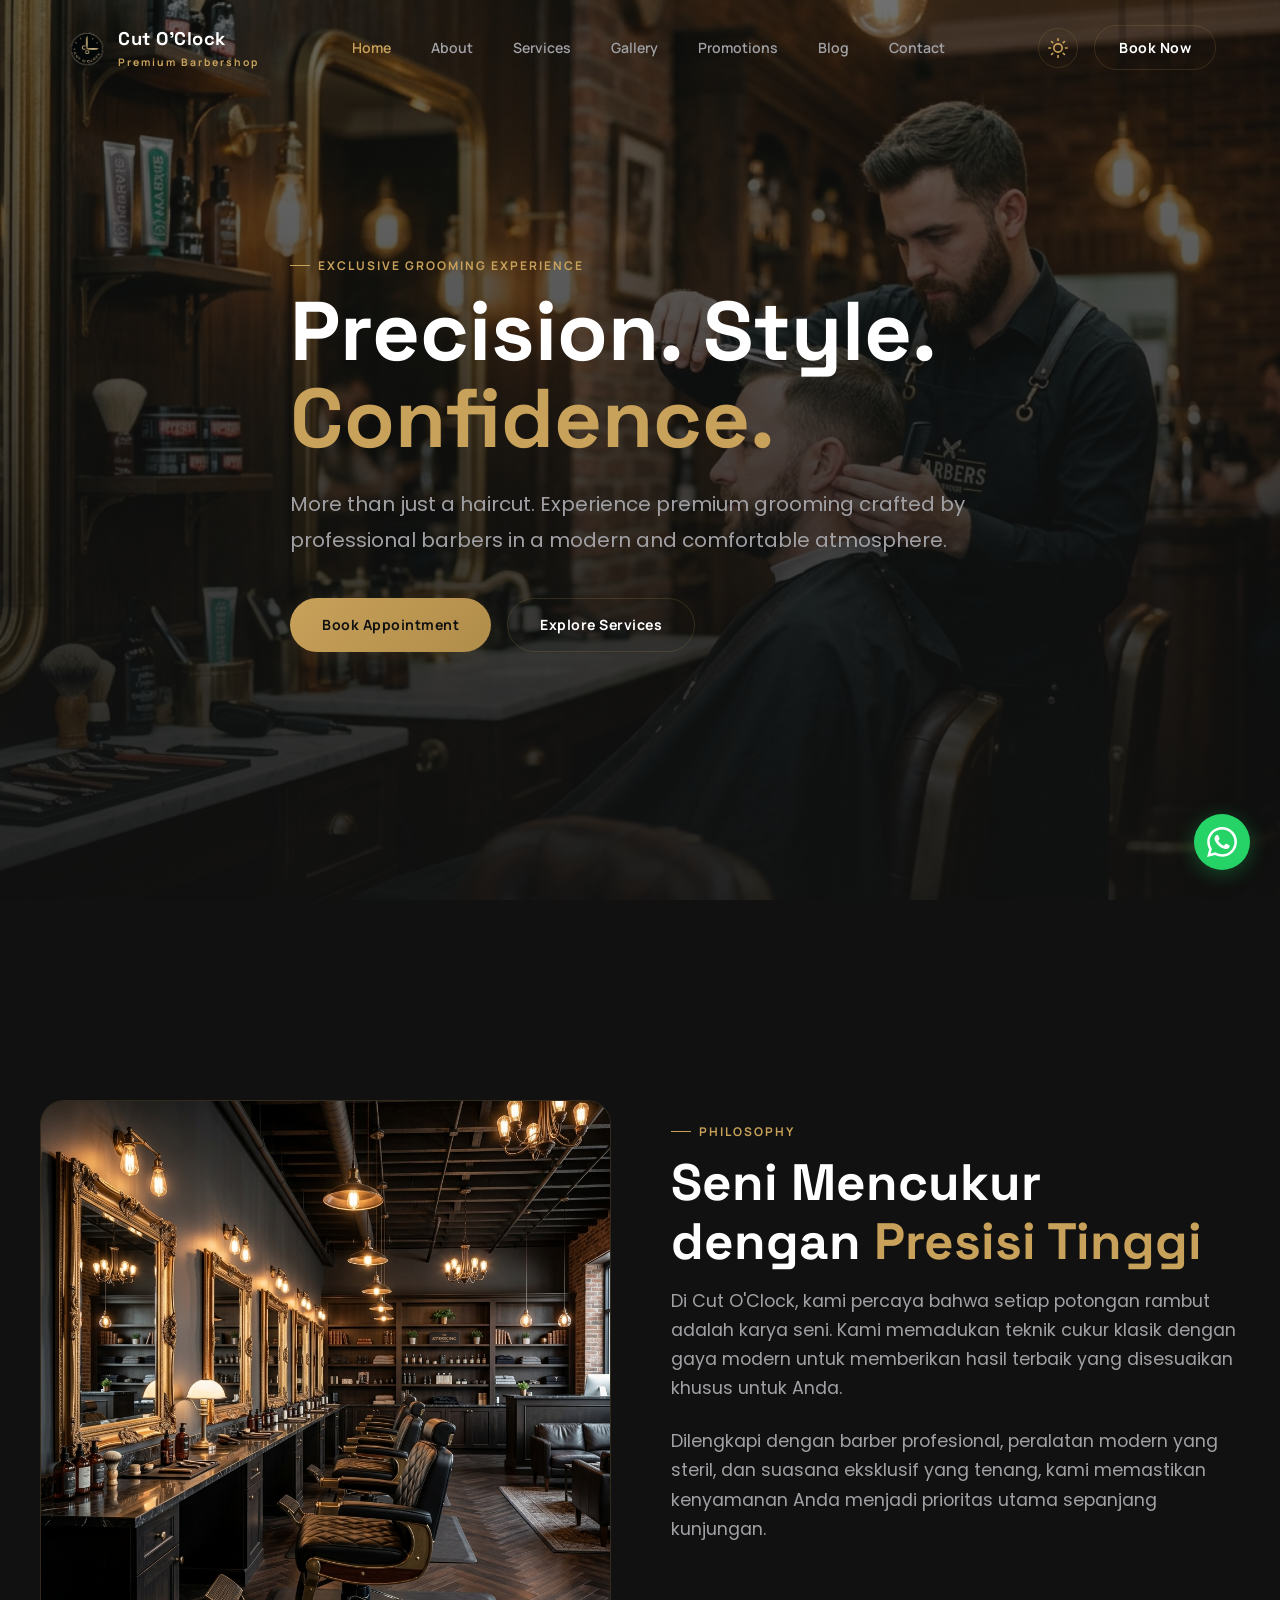
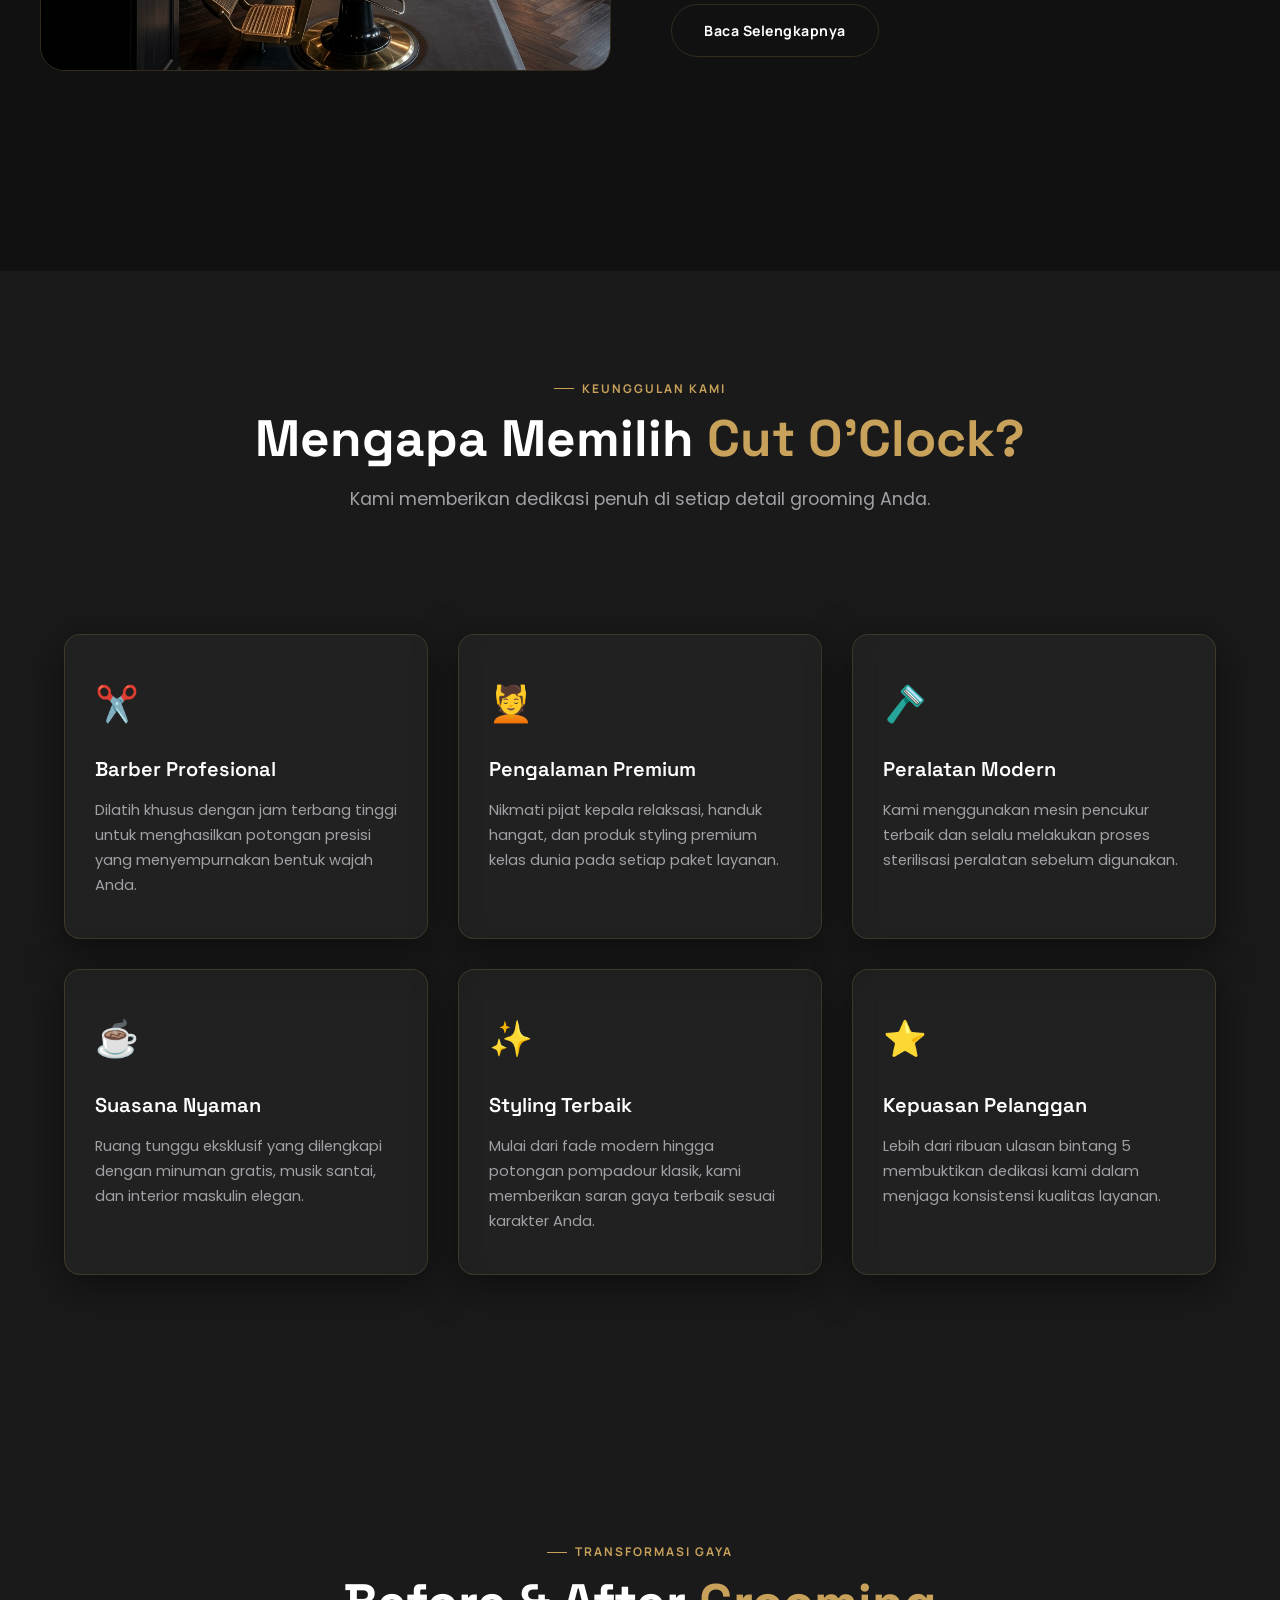
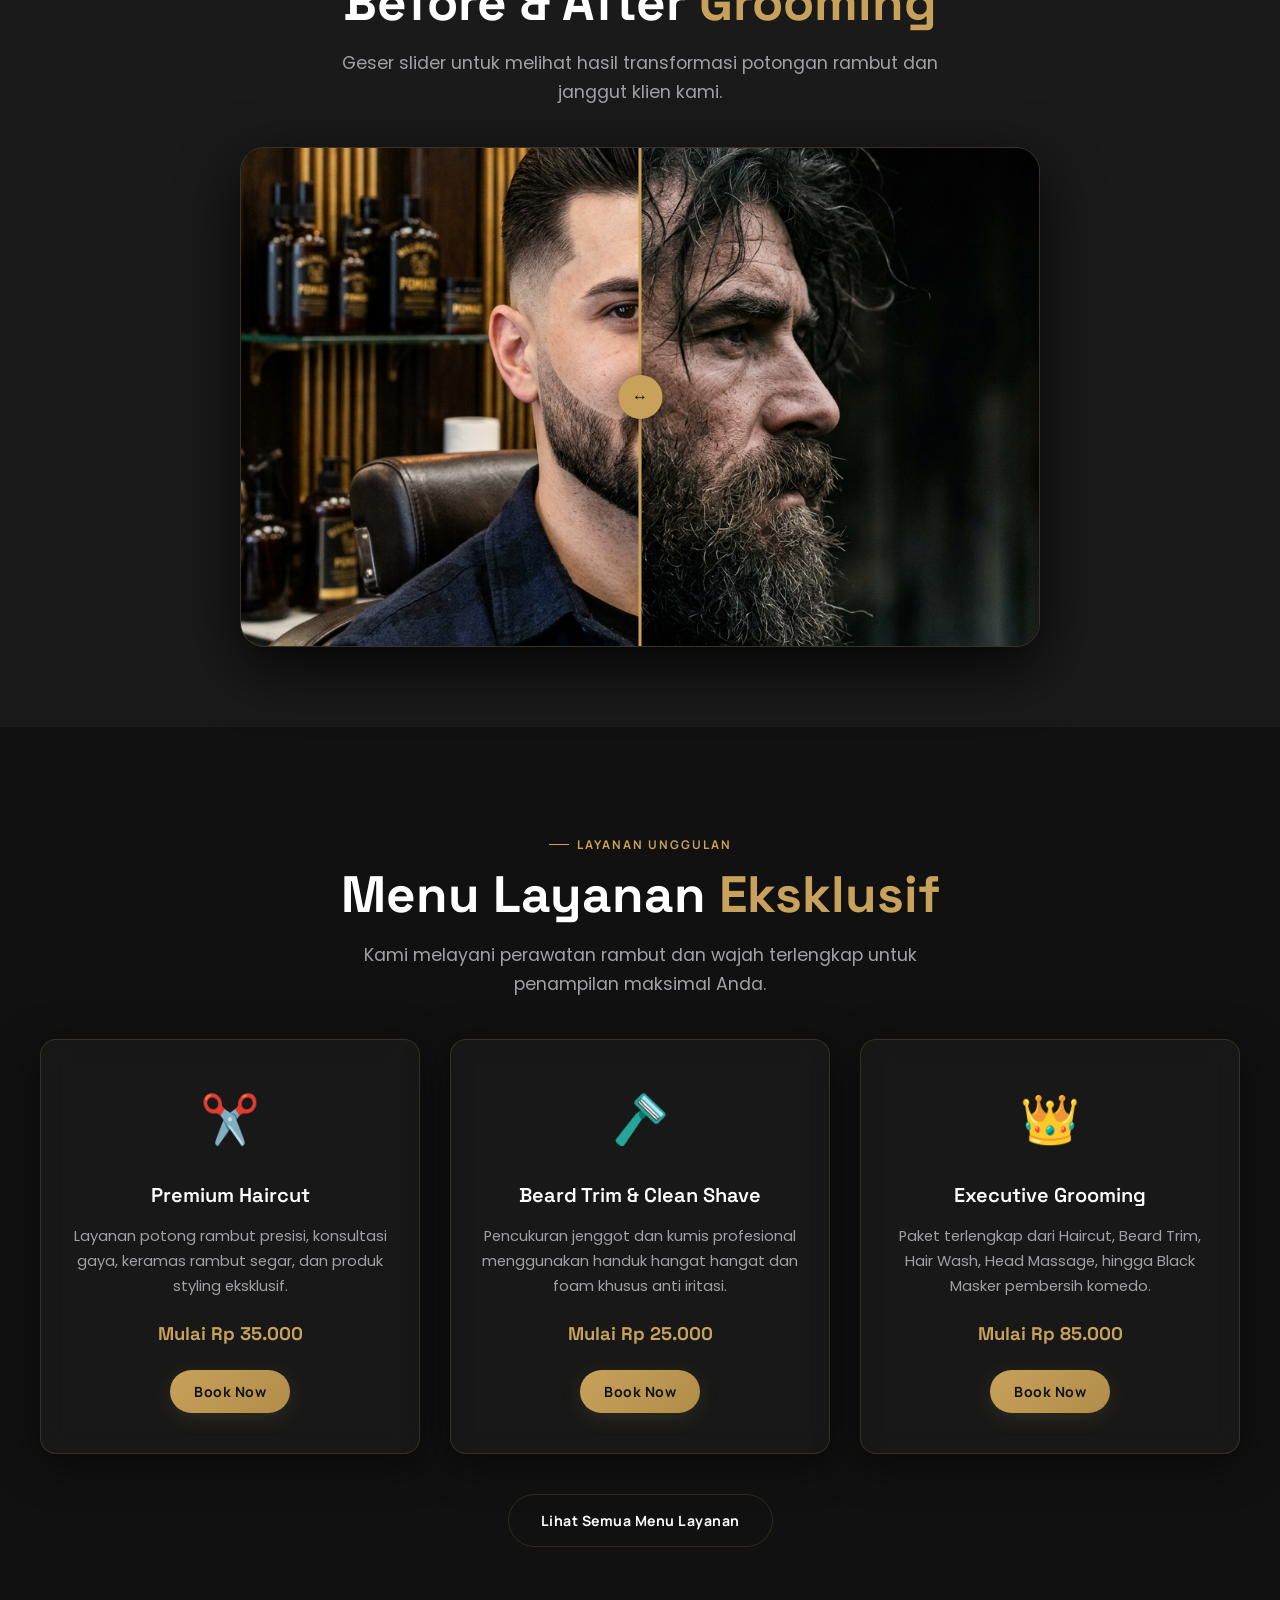
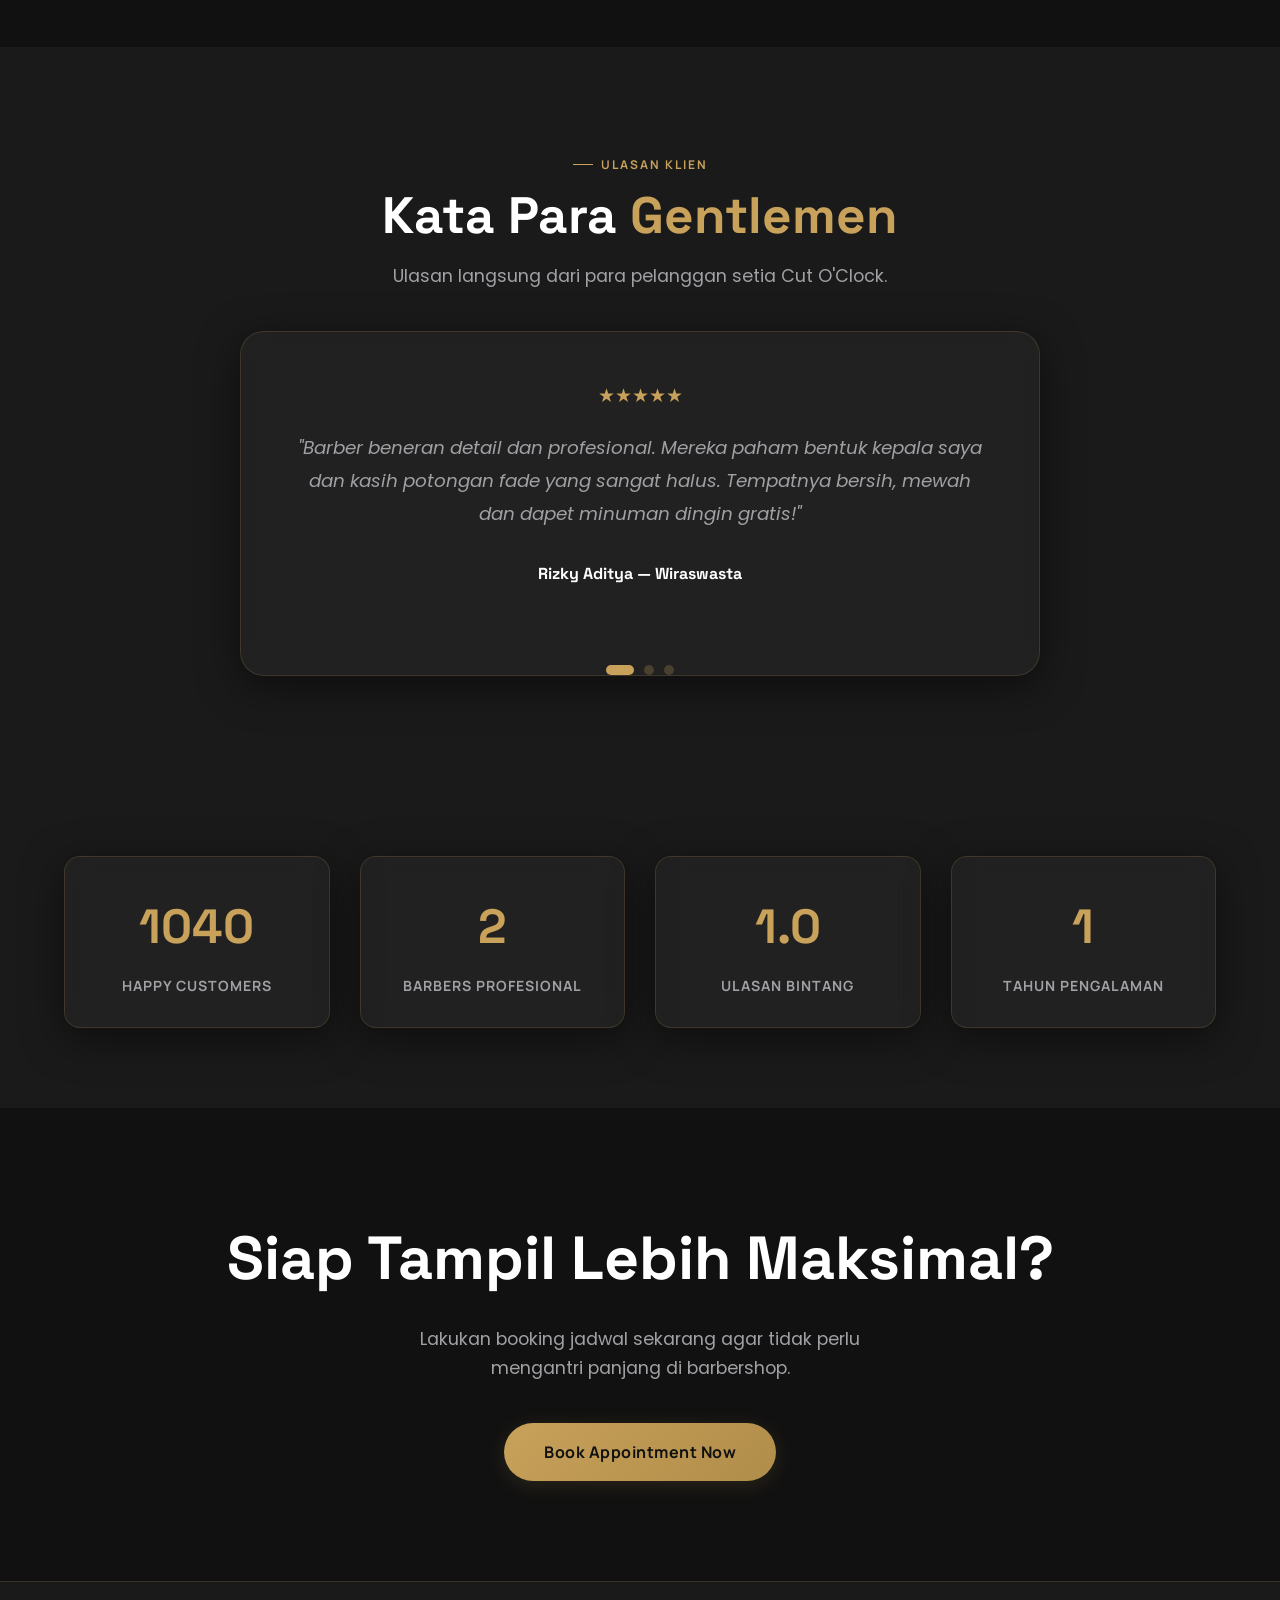
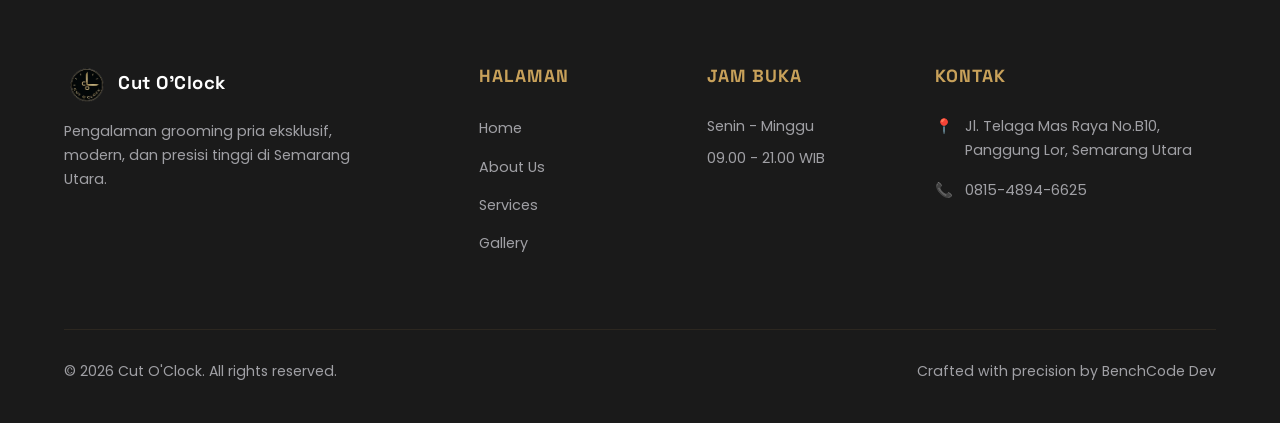
==== commit 5f42f0fa: "Implement all 8 HTML pages, design system stylesheets, page scripts, assets, robots.txt, and sitemap" ====
--- a/index.html
+++ b/index.html
@@ -1,1130 +1,352 @@
 <!DOCTYPE html>
 <html lang="id">
 <head>
-  <meta charset="UTF-8" />
-  <meta name="viewport" content="width=device-width, initial-scale=1.0" />
-  <meta http-equiv="X-UA-Compatible" content="IE=edge" />
-
-  <!-- SEO Meta Tags -->
-  <title>Cut O' Clock — Premium Barbershop di Semarang | Grooming Terbaik</title>
-  <meta name="description" content="Cut O' Clock adalah barbershop premium di Semarang Utara yang menawarkan layanan potong rambut, perawatan jenggot, dan grooming terbaik oleh barber profesional. Hubungi kami di 0815-4894-6625." />
-  <meta name="keywords" content="barbershop semarang, potong rambut semarang, cut o clock, barbershop premium, grooming semarang utara" />
-  <meta name="author" content="Cut O' Clock" />
-  <meta name="robots" content="index, follow" />
-  <link rel="canonical" href="https://cutoclock.id/" />
-
-  <!-- Open Graph -->
-  <meta property="og:type" content="website" />
-  <meta property="og:url" content="https://cutoclock.id/" />
-  <meta property="og:title" content="Cut O' Clock — Premium Barbershop Semarang" />
-  <meta property="og:description" content="Pengalaman grooming premium untuk pria modern di Semarang Utara. Barber profesional, suasana nyaman, produk berkualitas." />
-  <meta property="og:image" content="https://cutoclock.id/images/og-image.jpg" />
-  <meta property="og:locale" content="id_ID" />
-
-  <!-- Twitter Card -->
-  <meta name="twitter:card" content="summary_large_image" />
-  <meta name="twitter:title" content="Cut O' Clock — Premium Barbershop Semarang" />
-  <meta name="twitter:description" content="Pengalaman grooming premium untuk pria modern di Semarang Utara." />
-  <meta name="twitter:image" content="https://cutoclock.id/images/og-image.jpg" />
-
-  <!-- Schema.org Structured Data -->
-  <script type="application/ld+json">
-  {
-    "@context": "https://schema.org",
-    "@type": "HairSalon",
-    "name": "Cut O' Clock",
-    "description": "Premium barbershop di Semarang Utara menawarkan layanan potong rambut, beard trim, dan grooming profesional.",
-    "url": "https://cutoclock.id",
-    "telephone": "+6281548946625",
-    "address": {
-      "@type": "PostalAddress",
-      "streetAddress": "Jl. Telaga Mas Raya No.B10, Panggung Lor",
-      "addressLocality": "Semarang Utara",
-      "addressRegion": "Jawa Tengah",
-      "postalCode": "50177",
-      "addressCountry": "ID"
-    },
-    "geo": {
-      "@type": "GeoCoordinates",
-      "latitude": -6.958,
-      "longitude": 110.408
-    },
-    "openingHoursSpecification": [
-      {
-        "@type": "OpeningHoursSpecification",
-        "dayOfWeek": ["Monday","Tuesday","Wednesday","Thursday","Friday","Saturday","Sunday"],
-        "opens": "09:00",
-        "closes": "21:00"
-      }
-    ],
-    "sameAs": ["https://www.instagram.com/cutoclock.id/"],
-    "priceRange": "Rp 35.000 – Rp 150.000",
-    "image": "https://cutoclock.id/images/logo.png"
-  }
-  </script>
-
-  <!-- Favicon -->
-  <link rel="icon" type="image/png" href="images/logo.png" />
-  <link rel="apple-touch-icon" href="images/logo.png" />
-
-  <!-- Fonts -->
-  <link rel="preconnect" href="https://fonts.googleapis.com" />
-  <link rel="preconnect" href="https://fonts.gstatic.com" crossorigin />
-  <link href="https://fonts.googleapis.com/css2?family=Space+Grotesk:wght@300;400;500;600;700&family=Poppins:wght@300;400;500;600;700&family=Inter:wght@300;400;500;600&display=swap" rel="stylesheet" />
-
-  <!-- Stylesheet -->
-  <link rel="stylesheet" href="css/style.css" />
+  <meta charset="UTF-8">
+  <meta name="viewport" content="width=device-width, initial-scale=1.0">
+  <meta http-equiv="X-UA-Compatible" content="IE=edge">
+  
+  <title>Cut O'Clock — Premium Barbershop Semarang</title>
+  <meta name="description" content="Website profil resmi Cut O'Clock Barbershop Semarang. Nikmati pengalaman grooming pria premium, modern, dan eksklusif. Booking appointment sekarang.">
+  <link rel="icon" type="image/png" href="images/logo.png">
+  
+  <link rel="stylesheet" href="css/style.css">
 </head>
 <body>
 
-  <!-- ─── LOADING SCREEN ─────────────────────── -->
+  <!-- ─── Scroll Progress Bar ─── -->
+  <div id="scroll-progress" aria-hidden="true"></div>
+
+  <!-- ─── Loading Screen ─── -->
   <div id="loader" role="status" aria-label="Loading">
-    <div class="loader-logo">
-      <img src="images/logo.png" alt="Cut O' Clock Logo" />
-    </div>
-    <div class="loader-logo-text">CUT O' CLOCK</div>
+    <img src="images/logo.png" alt="Cut O'Clock Logo" class="loader-logo">
+    <div class="loader-text">Cut O'Clock</div>
     <div class="loader-bar-wrap">
       <div class="loader-bar"></div>
     </div>
   </div>
 
-
-  <!-- ─── SCROLL PROGRESS ────────────────────── -->
-  <div id="scroll-progress" aria-hidden="true"></div>
-
-  <!-- ─── FLOATING WHATSAPP ──────────────────── -->
-  <a id="wa-float"
-     href="https://wa.me/6281548946625?text=Halo%20Cut%20O'%20Clock%2C%20saya%20ingin%20booking%20appointment"
-     target="_blank"
-     rel="noopener noreferrer"
-     aria-label="Chat via WhatsApp">
-    <svg viewBox="0 0 24 24" xmlns="http://www.w3.org/2000/svg" aria-hidden="true">
+  <!-- ─── Navigation Header ─── -->
+  <header id="navbar" role="banner">
+    <div class="container nav-inner">
+      <a href="index.html" class="logo-link" aria-label="Cut O'Clock Home">
+        <img src="images/logo.png" alt="Logo Cut O'Clock" class="logo-img">
+        <div class="logo-text">
+          Cut O'Clock
+          <span>Premium Barbershop</span>
+        </div>
+      </a>
+      
+      <nav class="nav-menu" aria-label="Main Navigation" role="navigation">
+        <a href="index.html" class="active">Home</a>
+        <a href="about.html">About</a>
+        <a href="services.html">Services</a>
+        <a href="gallery.html">Gallery</a>
+        <a href="promotions.html">Promotions</a>
+        <a href="blog.html">Blog</a>
+        <a href="contact.html">Contact</a>
+      </nav>
+      
+      <div class="nav-right">
+        <button id="theme-toggle" class="theme-toggle" aria-label="Toggle light/dark theme"></button>
+        <a href="book.html" class="btn btn-outline" style="padding: 10px 24px;">Book Now</a>
+        <button id="hamburger" class="nav-hamburger" aria-label="Open mobile menu" aria-expanded="false" aria-controls="mobile-drawer">
+          <span></span><span></span><span></span>
+        </button>
+      </div>
+    </div>
+  </header>
+
+  <!-- Mobile Drawer -->
+  <div id="mobile-drawer" class="mobile-nav" aria-label="Mobile Navigation">
+    <a href="index.html" class="active">Home</a>
+    <a href="about.html">About</a>
+    <a href="services.html">Services</a>
+    <a href="gallery.html">Gallery</a>
+    <a href="promotions.html">Promotions</a>
+    <a href="blog.html">Blog</a>
+    <a href="contact.html">Contact</a>
+    <a href="book.html" class="btn btn-primary" style="margin-top: 20px;">Book Now</a>
+  </div>
+
+  <main>
+    <!-- ─── Hero Section ─── -->
+    <section class="hero-home" aria-labelledby="hero-title">
+      <div class="hero-overlay" aria-hidden="true"></div>
+      <div class="container">
+        <div class="hero-content-wrap reveal">
+          <span class="section-tag">Exclusive Grooming Experience</span>
+          <h1 id="hero-title" class="hero-title">
+            Precision. Style.<span>Confidence.</span>
+          </h1>
+          <p class="hero-subtitle">
+            More than just a haircut. Experience premium grooming crafted by professional barbers in a modern and comfortable atmosphere.
+          </p>
+          <div class="hero-btns">
+            <a href="book.html" class="btn btn-primary">Book Appointment</a>
+            <a href="services.html" class="btn btn-outline">Explore Services</a>
+          </div>
+        </div>
+      </div>
+    </section>
+
+    <!-- ─── About Preview Section ─── -->
+    <section class="about-preview container" style="padding: 100px 0;" aria-labelledby="about-preview-heading">
+      <div class="about-split">
+        <div class="about-split-img reveal reveal-left img-reveal">
+          <img src="images/about-interior.jpg" alt="Interior Barbershop Cut O'Clock">
+        </div>
+        <div class="about-split-content reveal reveal-right">
+          <span class="section-tag">Philosophy</span>
+          <h2 id="about-preview-heading" class="section-heading">Seni Mencukur dengan <span>Presisi Tinggi</span></h2>
+          <p class="section-desc" style="margin-bottom: 24px;">
+            Di Cut O'Clock, kami percaya bahwa setiap potongan rambut adalah karya seni. Kami memadukan teknik cukur klasik dengan gaya modern untuk memberikan hasil terbaik yang disesuaikan khusus untuk Anda.
+          </p>
+          <p class="section-desc">
+            Dilengkapi dengan barber profesional, peralatan modern yang steril, dan suasana eksklusif yang tenang, kami memastikan kenyamanan Anda menjadi prioritas utama sepanjang kunjungan.
+          </p>
+          <a href="about.html" class="btn btn-outline" style="margin-top: 20px;">Baca Selengkapnya</a>
+        </div>
+      </div>
+    </section>
+
+    <!-- ─── Why Choose Us Section ─── -->
+    <section class="why-section" style="background: var(--bg-secondary); padding: 100px 0;" aria-labelledby="why-heading">
+      <div class="container">
+        <div class="reveal" style="text-align: center;">
+          <span class="section-tag" style="justify-content: center;">Keunggulan Kami</span>
+          <h2 id="why-heading" class="section-heading">Mengapa Memilih <span>Cut O'Clock?</span></h2>
+          <p class="section-desc" style="margin: 0 auto 40px;">Kami memberikan dedikasi penuh di setiap detail grooming Anda.</p>
+        </div>
+        
+        <div class="why-grid reveal-group">
+          <div class="why-card glass-panel">
+            <div class="why-icon">✂️</div>
+            <h3 class="why-title">Barber Profesional</h3>
+            <p class="why-desc">Dilatih khusus dengan jam terbang tinggi untuk menghasilkan potongan presisi yang menyempurnakan bentuk wajah Anda.</p>
+          </div>
+          <div class="why-card glass-panel">
+            <div class="why-icon">💆</div>
+            <h3 class="why-title">Pengalaman Premium</h3>
+            <p class="why-desc">Nikmati pijat kepala relaksasi, handuk hangat, dan produk styling premium kelas dunia pada setiap paket layanan.</p>
+          </div>
+          <div class="why-card glass-panel">
+            <div class="why-icon">🪒</div>
+            <h3 class="why-title">Peralatan Modern</h3>
+            <p class="why-desc">Kami menggunakan mesin pencukur terbaik dan selalu melakukan proses sterilisasi peralatan sebelum digunakan.</p>
+          </div>
+          <div class="why-card glass-panel">
+            <div class="why-icon">☕</div>
+            <h3 class="why-title">Suasana Nyaman</h3>
+            <p class="why-desc">Ruang tunggu eksklusif yang dilengkapi dengan minuman gratis, musik santai, dan interior maskulin elegan.</p>
+          </div>
+          <div class="why-card glass-panel">
+            <div class="why-icon">✨</div>
+            <h3 class="why-title">Styling Terbaik</h3>
+            <p class="why-desc">Mulai dari fade modern hingga potongan pompadour klasik, kami memberikan saran gaya terbaik sesuai karakter Anda.</p>
+          </div>
+          <div class="why-card glass-panel">
+            <div class="why-icon">⭐</div>
+            <h3 class="why-title">Kepuasan Pelanggan</h3>
+            <p class="why-desc">Lebih dari ribuan ulasan bintang 5 membuktikan dedikasi kami dalam menjaga konsistensi kualitas layanan.</p>
+          </div>
+        </div>
+      </div>
+    </section>
+
+    <!-- ─── Before & After Section ─── -->
+    <section class="ba-section" aria-labelledby="ba-heading">
+      <div class="container">
+        <div class="reveal" style="text-align: center;">
+          <span class="section-tag" style="justify-content: center;">Transformasi Gaya</span>
+          <h2 id="ba-heading" class="section-heading">Before & After <span>Grooming</span></h2>
+          <p class="section-desc" style="margin: 0 auto 40px;">Geser slider untuk melihat hasil transformasi potongan rambut dan janggut klien kami.</p>
+        </div>
+        
+        <div class="ba-slider reveal reveal-scale">
+          <div class="ba-image ba-before">
+            <img src="images/before.jpg" alt="Sebelum potong rambut">
+          </div>
+          <div class="ba-image ba-after">
+            <img src="images/after.jpg" alt="Setelah potong rambut premium">
+          </div>
+          <div class="ba-handle" aria-label="Geser untuk membandingkan foto">
+            <div class="ba-handle-btn">↔</div>
+          </div>
+        </div>
+      </div>
+    </section>
+
+    <!-- ─── Services Preview Section ─── -->
+    <section class="services-preview container" style="padding: 100px 0;" aria-labelledby="services-preview-heading">
+      <div class="reveal" style="text-align: center;">
+        <span class="section-tag" style="justify-content: center;">Layanan Unggulan</span>
+        <h2 id="services-preview-heading" class="section-heading">Menu Layanan <span>Eksklusif</span></h2>
+        <p class="section-desc" style="margin: 0 auto 40px;">Kami melayani perawatan rambut dan wajah terlengkap untuk penampilan maksimal Anda.</p>
+      </div>
+      
+      <div class="why-grid reveal-group" style="padding: 0 0 40px;">
+        <div class="why-card glass-panel" style="text-align: center;">
+          <div class="why-icon" style="font-size: 3rem;">✂️</div>
+          <h3 class="why-title">Premium Haircut</h3>
+          <p class="why-desc" style="margin-bottom: 20px;">Layanan potong rambut presisi, konsultasi gaya, keramas rambut segar, dan produk styling eksklusif.</p>
+          <div style="font-family: var(--font-head); font-size: 1.15rem; color: var(--gold); font-weight: 700; margin-bottom: 20px;">Mulai Rp 35.000</div>
+          <a href="book.html" class="btn btn-primary" style="padding: 10px 24px;">Book Now</a>
+        </div>
+        <div class="why-card glass-panel" style="text-align: center;">
+          <div class="why-icon" style="font-size: 3rem;">🪒</div>
+          <h3 class="why-title">Beard Trim & Clean Shave</h3>
+          <p class="why-desc" style="margin-bottom: 20px;">Pencukuran jenggot dan kumis profesional menggunakan handuk hangat hangat dan foam khusus anti iritasi.</p>
+          <div style="font-family: var(--font-head); font-size: 1.15rem; color: var(--gold); font-weight: 700; margin-bottom: 20px;">Mulai Rp 25.000</div>
+          <a href="book.html" class="btn btn-primary" style="padding: 10px 24px;">Book Now</a>
+        </div>
+        <div class="why-card glass-panel" style="text-align: center;">
+          <div class="why-icon" style="font-size: 3rem;">👑</div>
+          <h3 class="why-title">Executive Grooming</h3>
+          <p class="why-desc" style="margin-bottom: 20px;">Paket terlengkap dari Haircut, Beard Trim, Hair Wash, Head Massage, hingga Black Masker pembersih komedo.</p>
+          <div style="font-family: var(--font-head); font-size: 1.15rem; color: var(--gold); font-weight: 700; margin-bottom: 20px;">Mulai Rp 85.000</div>
+          <a href="book.html" class="btn btn-primary" style="padding: 10px 24px;">Book Now</a>
+        </div>
+      </div>
+      
+      <div style="text-align: center;">
+        <a href="services.html" class="btn btn-outline">Lihat Semua Menu Layanan</a>
+      </div>
+    </section>
+
+    <!-- ─── Testimonials Section ─── -->
+    <section class="testimonials-section" style="background: var(--bg-secondary);" aria-labelledby="testimonials-heading">
+      <div class="container">
+        <div class="reveal" style="text-align: center;">
+          <span class="section-tag" style="justify-content: center;">Ulasan Klien</span>
+          <h2 id="testimonials-heading" class="section-heading">Kata Para <span>Gentlemen</span></h2>
+          <p class="section-desc" style="margin: 0 auto 40px;">Ulasan langsung dari para pelanggan setia Cut O'Clock.</p>
+        </div>
+        
+        <div class="testimonials-slider-wrap glass-panel reveal reveal-scale">
+          <div class="testimonials-track">
+            <div class="testimonial-slide">
+              <div class="testimonial-stars">★★★★★</div>
+              <p class="testimonial-quote">"Barber beneran detail dan profesional. Mereka paham bentuk kepala saya dan kasih potongan fade yang sangat halus. Tempatnya bersih, mewah dan dapet minuman dingin gratis!"</p>
+              <div class="testimonial-author-name">Rizky Aditya — Wiraswasta</div>
+            </div>
+            <div class="testimonial-slide">
+              <div class="testimonial-stars">★★★★★</div>
+              <p class="testimonial-quote">"Paket Executive Grooming-nya juara! Kepala jadi enteng abis dapet head massage, jenggot dirapihin pake handuk anget berasa sultan. Recommended banget buat cowo-cowo di Semarang."</p>
+              <div class="testimonial-author-name">Dimas Nugroho — Karyawan Swasta</div>
+            </div>
+            <div class="testimonial-slide">
+              <div class="testimonial-stars">★★★★★</div>
+              <p class="testimonial-quote">"Tempat cukur paling nyaman di Semarang Utara. Bersih, ber-AC dingin, wangi dan musiknya santai. Anak saya yang biasanya takut dicukur malah betah disini."</p>
+              <div class="testimonial-author-name">Budi Pratama — Professional</div>
+            </div>
+          </div>
+          
+          <div class="testimonial-dots">
+            <button class="testimonial-dot active" aria-label="Slide 1"></button>
+            <button class="testimonial-dot" aria-label="Slide 2"></button>
+            <button class="testimonial-dot" aria-label="Slide 3"></button>
+          </div>
+        </div>
+      </div>
+    </section>
+
+    <!-- ─── Stats Section ─── -->
+    <section class="stats-section" aria-label="Statistics">
+      <div class="container stats-grid reveal-group">
+        <div class="stat-card glass-panel">
+          <div class="stat-num" data-target="5000">0</div>
+          <div class="stat-label">Happy Customers</div>
+        </div>
+        <div class="stat-card glass-panel">
+          <div class="stat-num" data-target="10">0</div>
+          <div class="stat-label">Barbers Profesional</div>
+        </div>
+        <div class="stat-card glass-panel">
+          <div class="stat-num" data-target="4.9">0</div>
+          <div class="stat-label">Ulasan Bintang</div>
+        </div>
+        <div class="stat-card glass-panel">
+          <div class="stat-num" data-target="5">0</div>
+          <div class="stat-label">Tahun Pengalaman</div>
+        </div>
+      </div>
+    </section>
+
+    <!-- ─── CTA Section ─── -->
+    <section class="cta-section container" aria-labelledby="cta-heading">
+      <div class="reveal">
+        <h2 id="cta-heading" class="cta-title">Siap Tampil Lebih <span>Maksimal?</span></h2>
+        <p class="cta-desc">Lakukan booking jadwal sekarang agar tidak perlu mengantri panjang di barbershop.</p>
+        <a href="book.html" class="btn btn-primary" style="padding: 16px 40px; font-size: 1rem;">Book Appointment Now</a>
+      </div>
+    </section>
+  </main>
+
+  <!-- ─── Floating WhatsApp Button ─── -->
+  <a id="wa-float" href="https://wa.me/6281548946625?text=Halo%20Cut%20O'Clock,%20saya%20ingin%20booking%20jadwal" target="_blank" rel="noopener noreferrer" aria-label="Hubungi kami melalui WhatsApp">
+    <svg width="30" height="30" viewBox="0 0 24 24" fill="currentColor" style="color: #ffffff;">
       <path d="M17.472 14.382c-.297-.149-1.758-.867-2.03-.967-.273-.099-.471-.148-.67.15-.197.297-.767.966-.94 1.164-.173.199-.347.223-.644.075-.297-.15-1.255-.463-2.39-1.475-.883-.788-1.48-1.761-1.653-2.059-.173-.297-.018-.458.13-.606.134-.133.298-.347.446-.52.149-.174.198-.298.298-.497.099-.198.05-.371-.025-.52-.075-.149-.669-1.612-.916-2.207-.242-.579-.487-.5-.669-.51-.173-.008-.371-.01-.57-.01-.198 0-.52.074-.792.372-.272.297-1.04 1.016-1.04 2.479 0 1.462 1.065 2.875 1.213 3.074.149.198 2.096 3.2 5.077 4.487.709.306 1.262.489 1.694.625.712.227 1.36.195 1.871.118.571-.085 1.758-.719 2.006-1.413.248-.694.248-1.289.173-1.413-.074-.124-.272-.198-.57-.347m-5.421 7.403h-.004a9.87 9.87 0 01-5.031-1.378l-.361-.214-3.741.982.998-3.648-.235-.374a9.86 9.86 0 01-1.51-5.26c.001-5.45 4.436-9.884 9.888-9.884 2.64 0 5.122 1.03 6.988 2.898a9.825 9.825 0 012.893 6.994c-.003 5.45-4.437 9.884-9.885 9.884m8.413-18.297A11.815 11.815 0 0012.05 0C5.495 0 .16 5.335.157 11.892c0 2.096.547 4.142 1.588 5.945L.057 24l6.305-1.654a11.882 11.882 0 005.683 1.448h.005c6.554 0 11.89-5.335 11.893-11.893a11.821 11.821 0 00-3.48-8.413z"/>
     </svg>
-    <span class="wa-tooltip">Chat WhatsApp</span>
   </a>
 
-  <!-- ─── BACK TO TOP ─────────────────────────── -->
+  <!-- ─── Back to Top ─── -->
   <button id="back-to-top" aria-label="Kembali ke atas">
-    <svg width="18" height="18" viewBox="0 0 24 24" fill="none" stroke="currentColor" stroke-width="2.5" stroke-linecap="round" stroke-linejoin="round" aria-hidden="true">
+    <svg width="20" height="20" viewBox="0 0 24 24" fill="none" stroke="currentColor" stroke-width="2.5" stroke-linecap="round" stroke-linejoin="round">
       <polyline points="18 15 12 9 6 15"></polyline>
     </svg>
   </button>
 
-  <!-- ─── LIGHTBOX ─────────────────────────────── -->
-  <div id="lightbox" role="dialog" aria-modal="true" aria-label="Image viewer">
-    <button class="lightbox-close" aria-label="Tutup">
-      <svg width="18" height="18" viewBox="0 0 24 24" fill="none" stroke="currentColor" stroke-width="2" stroke-linecap="round">
-        <line x1="18" y1="6" x2="6" y2="18"/><line x1="6" y1="6" x2="18" y2="18"/>
-      </svg>
-    </button>
-    <button class="lightbox-nav lightbox-prev" aria-label="Foto sebelumnya">
-      <svg width="18" height="18" viewBox="0 0 24 24" fill="none" stroke="currentColor" stroke-width="2" stroke-linecap="round">
-        <polyline points="15 18 9 12 15 6"/>
-      </svg>
-    </button>
-    <img id="lightbox-img" src="" alt="Gallery image" />
-    <button class="lightbox-nav lightbox-next" aria-label="Foto berikutnya">
-      <svg width="18" height="18" viewBox="0 0 24 24" fill="none" stroke="currentColor" stroke-width="2" stroke-linecap="round">
-        <polyline points="9 18 15 12 9 6"/>
-      </svg>
-    </button>
-  </div>
-
-  <!-- ═══════════════════════════════════════════
-       NAVIGATION
-  ═══════════════════════════════════════════ -->
-  <header id="navbar" role="banner">
+  <!-- ─── Footer ─── -->
+  <footer id="footer" role="contentinfo">
     <div class="container">
-      <nav class="nav-inner" aria-label="Main navigation">
-        <!-- Logo -->
-        <a href="#hero" class="nav-logo" aria-label="Cut O' Clock — Home">
-          <img src="images/logo.png" alt="Cut O' Clock Logo" class="nav-logo-img" />
-          <div class="nav-logo-text">
-            Cut O' Clock
-            <span>Premium Barbershop</span>
-          </div>
-        </a>
-
-        <!-- Desktop Links -->
-        <ul class="nav-links" role="list">
-          <li><a href="#hero" class="active">Home</a></li>
-          <li><a href="#about">About</a></li>
-          <li><a href="#services">Services</a></li>
-          <li><a href="#gallery">Gallery</a></li>
-          <li><a href="#testimonials">Testimonials</a></li>
-          <li><a href="#contact">Contact</a></li>
-        </ul>
-
-        <!-- CTA -->
-        <a href="https://wa.me/6281548946625?text=Halo%20Cut%20O'%20Clock%2C%20saya%20ingin%20booking%20appointment"
-           class="btn btn-primary nav-cta"
-           target="_blank"
-           rel="noopener noreferrer"
-           aria-label="Book Appointment via WhatsApp">
-          <svg width="16" height="16" viewBox="0 0 24 24" fill="currentColor" aria-hidden="true">
-            <path d="M17.472 14.382c-.297-.149-1.758-.867-2.03-.967-.273-.099-.471-.148-.67.15-.197.297-.767.966-.94 1.164-.173.199-.347.223-.644.075-.297-.15-1.255-.463-2.39-1.475-.883-.788-1.48-1.761-1.653-2.059-.173-.297-.018-.458.13-.606.134-.133.298-.347.446-.52.149-.174.198-.298.298-.497.099-.198.05-.371-.025-.52-.075-.149-.669-1.612-.916-2.207-.242-.579-.487-.5-.669-.51-.173-.008-.371-.01-.57-.01-.198 0-.52.074-.792.372-.272.297-1.04 1.016-1.04 2.479 0 1.462 1.065 2.875 1.213 3.074.149.198 2.096 3.2 5.077 4.487.709.306 1.262.489 1.694.625.712.227 1.36.195 1.871.118.571-.085 1.758-.719 2.006-1.413.248-.694.248-1.289.173-1.413-.074-.124-.272-.198-.57-.347m-5.421 7.403h-.004a9.87 9.87 0 01-5.031-1.378l-.361-.214-3.741.982.998-3.648-.235-.374a9.86 9.86 0 01-1.51-5.26c.001-5.45 4.436-9.884 9.888-9.884 2.64 0 5.122 1.03 6.988 2.898a9.825 9.825 0 012.893 6.994c-.003 5.45-4.437 9.884-9.885 9.884m8.413-18.297A11.815 11.815 0 0012.05 0C5.495 0 .16 5.335.157 11.892c0 2.096.547 4.142 1.588 5.945L.057 24l6.305-1.654a11.882 11.882 0 005.683 1.448h.005c6.554 0 11.89-5.335 11.893-11.893a11.821 11.821 0 00-3.48-8.413z"/>
-          </svg>
-          Book Appointment
-        </a>
-
-        <!-- Mobile Hamburger -->
-        <button class="nav-hamburger" aria-label="Toggle navigation" aria-expanded="false" aria-controls="nav-mobile">
-          <span></span><span></span><span></span>
-        </button>
-      </nav>
-    </div>
-
-    <!-- Mobile Overlay -->
-    <div class="nav-mobile-overlay" id="nav-overlay" aria-hidden="true"></div>
-
-    <!-- Mobile Drawer -->
-    <nav class="nav-mobile" id="nav-mobile" aria-label="Mobile navigation">
-      <a href="#hero">Home</a>
-      <a href="#about">About</a>
-      <a href="#services">Services</a>
-      <a href="#gallery">Gallery</a>
-      <a href="#testimonials">Testimonials</a>
-      <a href="#contact">Contact</a>
-      <a href="https://wa.me/6281548946625?text=Halo%20Cut%20O'%20Clock%2C%20saya%20ingin%20booking%20appointment"
-         class="btn btn-primary"
-         target="_blank"
-         rel="noopener noreferrer">
-        Book Appointment
-      </a>
-    </nav>
-  </header>
-
-  <main>
-    <!-- ═══════════════════════════════════════════
-         HERO SECTION
-    ═══════════════════════════════════════════ -->
-    <section id="hero" aria-label="Hero">
-      <div class="hero-bg" role="img" aria-label="Premium barbershop interior"></div>
-      <div class="hero-overlay" aria-hidden="true"></div>
-      <div class="hero-overlay-bottom" aria-hidden="true"></div>
-      <div class="hero-glow" aria-hidden="true"></div>
-      <div class="hero-mouse-light" aria-hidden="true"></div>
-
-      <div class="hero-content">
-        <div class="hero-badge">
-          <span class="hero-badge-dot" aria-hidden="true"></span>
-          Premium Barbershop · Semarang
-        </div>
-
-        <h1 class="hero-title">
-          Where Style Meets<br /><span class="text-reveal"><span>Precision.</span></span>
-        </h1>
-
-        <p class="hero-subtitle">
-          Pengalaman grooming premium untuk pria modern.<br />
-          Barber profesional, suasana eksklusif, hasil sempurna.
-        </p>
-
-        <div class="hero-buttons">
-          <a href="https://wa.me/6281548946625?text=Halo%20Cut%20O'%20Clock%2C%20saya%20ingin%20booking%20appointment"
-             class="btn hero-btn-wa"
-             target="_blank"
-             rel="noopener noreferrer"
-             aria-label="Book via WhatsApp">
-            <svg width="18" height="18" viewBox="0 0 24 24" fill="currentColor" aria-hidden="true">
-              <path d="M17.472 14.382c-.297-.149-1.758-.867-2.03-.967-.273-.099-.471-.148-.67.15-.197.297-.767.966-.94 1.164-.173.199-.347.223-.644.075-.297-.15-1.255-.463-2.39-1.475-.883-.788-1.48-1.761-1.653-2.059-.173-.297-.018-.458.13-.606.134-.133.298-.347.446-.52.149-.174.198-.298.298-.497.099-.198.05-.371-.025-.52-.075-.149-.669-1.612-.916-2.207-.242-.579-.487-.5-.669-.51-.173-.008-.371-.01-.57-.01-.198 0-.52.074-.792.372-.272.297-1.04 1.016-1.04 2.479 0 1.462 1.065 2.875 1.213 3.074.149.198 2.096 3.2 5.077 4.487.709.306 1.262.489 1.694.625.712.227 1.36.195 1.871.118.571-.085 1.758-.719 2.006-1.413.248-.694.248-1.289.173-1.413-.074-.124-.272-.198-.57-.347m-5.421 7.403h-.004a9.87 9.87 0 01-5.031-1.378l-.361-.214-3.741.982.998-3.648-.235-.374a9.86 9.86 0 01-1.51-5.26c.001-5.45 4.436-9.884 9.888-9.884 2.64 0 5.122 1.03 6.988 2.898a9.825 9.825 0 012.893 6.994c-.003 5.45-4.437 9.884-9.885 9.884m8.413-18.297A11.815 11.815 0 0012.05 0C5.495 0 .16 5.335.157 11.892c0 2.096.547 4.142 1.588 5.945L.057 24l6.305-1.654a11.882 11.882 0 005.683 1.448h.005c6.554 0 11.89-5.335 11.893-11.893a11.821 11.821 0 00-3.48-8.413z"/>
-            </svg>
-            Book via WhatsApp
+      <div class="footer-grid">
+        <div class="footer-brand">
+          <a href="index.html" class="logo-link">
+            <img src="images/logo.png" alt="Cut O'Clock Logo" class="logo-img">
+            <span class="logo-text">Cut O'Clock</span>
           </a>
-          <a href="#services" class="btn btn-outline" aria-label="Lihat layanan">
-            <svg width="16" height="16" viewBox="0 0 24 24" fill="none" stroke="currentColor" stroke-width="2" stroke-linecap="round" stroke-linejoin="round" aria-hidden="true">
-              <path d="M2 3h6a4 4 0 0 1 4 4v14a3 3 0 0 0-3-3H2z"/><path d="M22 3h-6a4 4 0 0 0-4 4v14a3 3 0 0 1 3-3h7z"/>
-            </svg>
-            View Services
-          </a>
-        </div>
-      </div>
-
-      <!-- Scroll Indicator -->
-      <div class="hero-scroll" aria-hidden="true">
-        <span class="hero-scroll-text">Scroll</span>
-        <div class="hero-scroll-line"></div>
-      </div>
-    </section>
-
-    <!-- ═══════════════════════════════════════════
-         ABOUT SECTION
-    ═══════════════════════════════════════════ -->
-    <section id="about" aria-labelledby="about-heading">
-      <div class="container">
-        <div class="about-grid">
-
-          <!-- Image Side -->
-          <div class="about-image-wrap reveal reveal-left">
-            <div class="about-image-main img-reveal">
-              <img
-                src="images/about-interior.jpg"
-                alt="Interior premium Cut O' Clock barbershop"
-                loading="lazy"
-              />
-            </div>
-            <div class="about-image-badge">
-              <div class="about-image-badge-num">5+</div>
-              <div class="about-image-badge-label">Years of Excellence</div>
-            </div>
-            <div class="about-float-card">
-              <div class="about-float-icon">⭐</div>
-              <div class="about-float-info">
-                <strong>Rating Tertinggi</strong>
-                <small>4.9/5 dari 800+ ulasan</small>
-              </div>
-            </div>
-          </div>
-
-          <!-- Content Side -->
-          <div class="about-content reveal reveal-right">
-            <div class="section-tag">Tentang Kami</div>
-            <h2 class="section-heading" id="about-heading">
-              Craft. Precision.<br /><span>Excellence.</span>
-            </h2>
-            <div class="section-divider"></div>
-            <p class="about-text">
-              <strong style="color: var(--white);">Cut O' Clock</strong> adalah barbershop premium di jantung Semarang Utara yang hadir untuk memberikan pengalaman grooming terbaik bagi pria modern. Kami percaya bahwa penampilan adalah cerminan kepribadian.
-            </p>
-            <p class="about-text">
-              Dengan barber profesional berpengalaman, peralatan higienis berstandar tinggi, dan produk grooming pilihan, setiap kunjungan ke Cut O' Clock adalah investasi untuk kepercayaan diri Anda.
-            </p>
-
-            <div class="about-features">
-              <div class="about-feature-item">
-                <div class="about-feature-icon">✓</div>
-                Barber profesional bersertifikasi dengan jam terbang tinggi
-              </div>
-              <div class="about-feature-item">
-                <div class="about-feature-icon">✓</div>
-                Peralatan steril & sterilisasi rutin setiap klien
-              </div>
-              <div class="about-feature-item">
-                <div class="about-feature-icon">✓</div>
-                Produk grooming premium pilihan barber kami
-              </div>
-              <div class="about-feature-item">
-                <div class="about-feature-icon">✓</div>
-                Interior nyaman dengan suasana lounge eksklusif
-              </div>
-              <div class="about-feature-item">
-                <div class="about-feature-icon">✓</div>
-                Perhatian penuh pada setiap detail hasil akhir
-              </div>
-            </div>
-
-            <!-- Stats -->
-            <div class="about-stats reveal-group" data-delay="true">
-              <div class="stat-card">
-                <div class="stat-num" data-count="5" data-suffix="+">5+</div>
-                <div class="stat-label">Tahun Pengalaman</div>
-              </div>
-              <div class="stat-card">
-                <div class="stat-num" data-count="10000" data-suffix="+">10.000+</div>
-                <div class="stat-label">Pelanggan Puas</div>
-              </div>
-              <div class="stat-card">
-                <div class="stat-num" data-count="50000" data-suffix="+">50.000+</div>
-                <div class="stat-label">Haircut Selesai</div>
-              </div>
-              <div class="stat-card">
-                <div class="stat-num" data-count="98" data-suffix="%">98%</div>
-                <div class="stat-label">Kepuasan Pelanggan</div>
-              </div>
-            </div>
-          </div>
-
-        </div>
-      </div>
-    </section>
-
-    <!-- ═══════════════════════════════════════════
-         WHY CHOOSE US
-    ═══════════════════════════════════════════ -->
-    <section id="why" aria-labelledby="why-heading">
-      <div class="container">
-        <div class="why-header reveal">
-          <div class="section-tag">Keunggulan Kami</div>
-          <h2 class="section-heading" id="why-heading">
-            Kenapa Pilih <span>Cut O' Clock?</span>
-          </h2>
-          <p class="section-sub">Kami berkomitmen memberikan standar tertinggi dalam setiap layanan grooming yang kami tawarkan.</p>
-        </div>
-
-        <div class="why-grid reveal-group">
-          <div class="why-card">
-            <div class="why-card-icon">
-              <svg width="24" height="24" viewBox="0 0 24 24" fill="none" stroke="var(--gold)" stroke-width="2" stroke-linecap="round" stroke-linejoin="round" aria-hidden="true">
-                <path d="M20 21v-2a4 4 0 0 0-4-4H8a4 4 0 0 0-4 4v2"/><circle cx="12" cy="7" r="4"/>
-              </svg>
-            </div>
-            <h3 class="why-card-title">Barber Profesional</h3>
-            <p class="why-card-desc">Tim barber kami telah terlatih secara profesional dengan pengalaman bertahun-tahun dan selalu mengikuti tren terkini.</p>
-          </div>
-
-          <div class="why-card">
-            <div class="why-card-icon">
-              <svg width="24" height="24" viewBox="0 0 24 24" fill="none" stroke="var(--gold)" stroke-width="2" stroke-linecap="round" stroke-linejoin="round" aria-hidden="true">
-                <path d="M12 22s8-4 8-10V5l-8-3-8 3v7c0 6 8 10 8 10z"/>
-              </svg>
-            </div>
-            <h3 class="why-card-title">Peralatan Higienis</h3>
-            <p class="why-card-desc">Setiap alat disterilisasi sebelum digunakan. Kesehatan dan keselamatan pelanggan adalah prioritas utama kami.</p>
-          </div>
-
-          <div class="why-card">
-            <div class="why-card-icon">
-              <svg width="24" height="24" viewBox="0 0 24 24" fill="none" stroke="var(--gold)" stroke-width="2" stroke-linecap="round" stroke-linejoin="round" aria-hidden="true">
-                <path d="M5 3l14 9-14 9V3z"/>
-              </svg>
-            </div>
-            <h3 class="why-card-title">Produk Hair Premium</h3>
-            <p class="why-card-desc">Kami hanya menggunakan produk grooming berkualitas tinggi dari brand-brand terpercaya untuk hasil terbaik.</p>
-          </div>
-
-          <div class="why-card">
-            <div class="why-card-icon">
-              <svg width="24" height="24" viewBox="0 0 24 24" fill="none" stroke="var(--gold)" stroke-width="2" stroke-linecap="round" stroke-linejoin="round" aria-hidden="true">
-                <rect x="3" y="3" width="18" height="18" rx="2" ry="2"/>
-                <line x1="3" y1="9" x2="21" y2="9"/>
-                <line x1="3" y1="15" x2="21" y2="15"/>
-                <line x1="9" y1="3" x2="9" y2="21"/>
-                <line x1="15" y1="3" x2="15" y2="21"/>
-              </svg>
-            </div>
-            <h3 class="why-card-title">Interior Nyaman</h3>
-            <p class="why-card-desc">Suasana lounge premium yang dirancang untuk memberikan kenyamanan maksimal selama Anda berada di sini.</p>
-          </div>
-
-          <div class="why-card">
-            <div class="why-card-icon">
-              <svg width="24" height="24" viewBox="0 0 24 24" fill="none" stroke="var(--gold)" stroke-width="2" stroke-linecap="round" stroke-linejoin="round" aria-hidden="true">
-                <line x1="12" y1="1" x2="12" y2="23"/><path d="M17 5H9.5a3.5 3.5 0 0 0 0 7h5a3.5 3.5 0 0 1 0 7H6"/>
-              </svg>
-            </div>
-            <h3 class="why-card-title">Harga Terjangkau</h3>
-            <p class="why-card-desc">Kualitas premium dengan harga yang bersahabat. Nikmati grooming terbaik tanpa harus khawatir budget Anda.</p>
-          </div>
-
-          <div class="why-card">
-            <div class="why-card-icon">
-              <svg width="24" height="24" viewBox="0 0 24 24" fill="none" stroke="var(--gold)" stroke-width="2" stroke-linecap="round" stroke-linejoin="round" aria-hidden="true">
-                <path d="M20.84 4.61a5.5 5.5 0 0 0-7.78 0L12 5.67l-1.06-1.06a5.5 5.5 0 0 0-7.78 7.78l1.06 1.06L12 21.23l7.78-7.78 1.06-1.06a5.5 5.5 0 0 0 0-7.78z"/>
-              </svg>
-            </div>
-            <h3 class="why-card-title">Pelayanan Ramah</h3>
-            <p class="why-card-desc">Tim kami yang friendly dan komunikatif siap memberikan saran terbaik sesuai gaya dan karakter wajah Anda.</p>
-          </div>
-        </div>
-      </div>
-    </section>
-
-    <!-- ═══════════════════════════════════════════
-         SERVICES SECTION
-    ═══════════════════════════════════════════ -->
-    <section id="services" aria-labelledby="services-heading">
-      <div class="container">
-        <div class="services-header reveal">
-          <div class="section-tag">Layanan Kami</div>
-          <h2 class="section-heading" id="services-heading">
-            Layanan <span>Premium</span> Kami
-          </h2>
-          <p class="section-sub">Dari potong rambut klasik hingga perawatan jenggot premium — semua tersedia untuk memenuhi kebutuhan grooming Anda.</p>
-        </div>
-
-        <div class="services-grid reveal-group">
-
-          <!-- Haircut -->
-          <article class="service-card">
-            <div class="service-icon" aria-hidden="true">✂️</div>
-            <h3 class="service-name">Haircut</h3>
-            <p class="service-desc">Potong rambut presisi sesuai bentuk wajah dan gaya yang Anda inginkan. Dari fade, undercut, hingga classic cut.</p>
-            <div class="service-meta">
-              <span class="service-price">Rp 35.000</span>
-            </div>
-          </article>
-
-          <!-- Hair Wash -->
-          <article class="service-card">
-            <div class="service-icon" aria-hidden="true">🚿</div>
-            <h3 class="service-name">Hair Wash</h3>
-            <p class="service-desc">Cuci rambut menggunakan shampoo premium dan kondisioner pilihan untuk rambut bersih, sehat, dan segar.</p>
-            <div class="service-meta">
-              <span class="service-price">Rp 20.000</span>
-            </div>
-          </article>
-
-          <!-- Beard Trim -->
-          <article class="service-card">
-            <div class="service-icon" aria-hidden="true">🪒</div>
-            <h3 class="service-name">Beard Trim</h3>
-            <p class="service-desc">Perawatan jenggot profesional untuk tampilan maskulin yang rapi dan terawat. Termasuk shaping dan finishing oil.</p>
-            <div class="service-meta">
-              <span class="service-price">Rp 25.000</span>
-            </div>
-          </article>
-
-          <!-- Hair Styling -->
-          <article class="service-card">
-            <div class="service-icon" aria-hidden="true">💈</div>
-            <h3 class="service-name">Hair Styling</h3>
-            <p class="service-desc">Styling rambut menggunakan pomade, clay, atau wax pilihan untuk tampilan yang tahan lama sepanjang hari.</p>
-            <div class="service-meta">
-              <span class="service-price">Rp 15.000</span>
-            </div>
-          </article>
-
-          <!-- Kids Haircut -->
-          <article class="service-card">
-            <div class="service-icon" aria-hidden="true">👦</div>
-            <h3 class="service-name">Kids Haircut</h3>
-            <p class="service-desc">Potong rambut untuk si kecil dengan sentuhan lembut dan sabar. Suasana ramah anak untuk pengalaman yang menyenangkan.</p>
-            <div class="service-meta">
-              <span class="service-price">Rp 30.000</span>
-            </div>
-          </article>
-
-          <!-- Premium Package -->
-          <article class="service-card featured">
-            <div class="service-card-badge">Best Value</div>
-            <div class="service-icon" aria-hidden="true">👑</div>
-            <h3 class="service-name">Premium Package</h3>
-            <p class="service-desc">Paket lengkap: Haircut + Beard Trim + Hair Wash + Styling. Pengalaman grooming premium dari ujung ke ujung.</p>
-            <div class="service-meta">
-              <span class="service-price">Rp 85.000</span>
-            </div>
-          </article>
-
-        </div>
-      </div>
-    </section>
-
-    <!-- ═══════════════════════════════════════════
-         GALLERY SECTION
-    ═══════════════════════════════════════════ -->
-    <section id="gallery" aria-labelledby="gallery-heading">
-      <div class="container">
-        <div class="gallery-header reveal">
-          <div class="section-tag">Hasil Karya</div>
-          <h2 class="section-heading" id="gallery-heading">
-            Galeri <span>Karya Kami</span>
-          </h2>
-          <p class="section-sub" style="margin: 0 auto;">Setiap potongan adalah karya seni. Lihat beberapa hasil terbaik dari tangan para barber profesional kami.</p>
-        </div>
-
-        <div class="gallery-masonry" role="list" aria-label="Photo gallery">
-
-          <div class="gallery-item" role="listitem">
-            <img src="images/gallery-1.jpg"
-                 alt="Hasil fade cut premium — skin fade bersih" loading="lazy" />
-            <div class="gallery-item-overlay">
-              <div class="gallery-item-zoom" aria-hidden="true">
-                <svg width="18" height="18" viewBox="0 0 24 24" fill="none" stroke="currentColor" stroke-width="2">
-                  <circle cx="11" cy="11" r="8"/><line x1="21" y1="21" x2="16.65" y2="16.65"/>
-                  <line x1="11" y1="8" x2="11" y2="14"/><line x1="8" y1="11" x2="14" y2="11"/>
-                </svg>
-              </div>
-            </div>
-          </div>
-
-          <div class="gallery-item" role="listitem">
-            <img src="images/about-interior.jpg"
-                 alt="Interior premium Cut O' Clock barbershop" loading="lazy" />
-            <div class="gallery-item-overlay">
-              <div class="gallery-item-zoom" aria-hidden="true">
-                <svg width="18" height="18" viewBox="0 0 24 24" fill="none" stroke="currentColor" stroke-width="2">
-                  <circle cx="11" cy="11" r="8"/><line x1="21" y1="21" x2="16.65" y2="16.65"/>
-                  <line x1="11" y1="8" x2="11" y2="14"/><line x1="8" y1="11" x2="14" y2="11"/>
-                </svg>
-              </div>
-            </div>
-          </div>
-
-          <div class="gallery-item" role="listitem">
-            <img src="images/gallery-6.jpg"
-                 alt="Modern undercut dengan side part presisi" loading="lazy" />
-            <div class="gallery-item-overlay">
-              <div class="gallery-item-zoom" aria-hidden="true">
-                <svg width="18" height="18" viewBox="0 0 24 24" fill="none" stroke="currentColor" stroke-width="2">
-                  <circle cx="11" cy="11" r="8"/><line x1="21" y1="21" x2="16.65" y2="16.65"/>
-                  <line x1="11" y1="8" x2="11" y2="14"/><line x1="8" y1="11" x2="14" y2="11"/>
-                </svg>
-              </div>
-            </div>
-          </div>
-
-          <div class="gallery-item" role="listitem">
-            <img src="images/gallery-3.jpg"
-                 alt="Pompadour klasik — hasil styling sempurna" loading="lazy" />
-            <div class="gallery-item-overlay">
-              <div class="gallery-item-zoom" aria-hidden="true">
-                <svg width="18" height="18" viewBox="0 0 24 24" fill="none" stroke="currentColor" stroke-width="2">
-                  <circle cx="11" cy="11" r="8"/><line x1="21" y1="21" x2="16.65" y2="16.65"/>
-                  <line x1="11" y1="8" x2="11" y2="14"/><line x1="8" y1="11" x2="14" y2="11"/>
-                </svg>
-              </div>
-            </div>
-          </div>
-
-          <div class="gallery-item" role="listitem">
-            <img src="images/gallery-9.jpg"
-                 alt="Razor shave profesional — hasil halus sempurna" loading="lazy" />
-            <div class="gallery-item-overlay">
-              <div class="gallery-item-zoom" aria-hidden="true">
-                <svg width="18" height="18" viewBox="0 0 24 24" fill="none" stroke="currentColor" stroke-width="2">
-                  <circle cx="11" cy="11" r="8"/><line x1="21" y1="21" x2="16.65" y2="16.65"/>
-                  <line x1="11" y1="8" x2="11" y2="14"/><line x1="8" y1="11" x2="14" y2="11"/>
-                </svg>
-              </div>
-            </div>
-          </div>
-
-          <div class="gallery-item" role="listitem">
-            <img src="images/gallery-4.jpg"
-                 alt="Beard grooming dan shaping profesional" loading="lazy" />
-            <div class="gallery-item-overlay">
-              <div class="gallery-item-zoom" aria-hidden="true">
-                <svg width="18" height="18" viewBox="0 0 24 24" fill="none" stroke="currentColor" stroke-width="2">
-                  <circle cx="11" cy="11" r="8"/><line x1="21" y1="21" x2="16.65" y2="16.65"/>
-                  <line x1="11" y1="8" x2="11" y2="14"/><line x1="8" y1="11" x2="14" y2="11"/>
-                </svg>
-              </div>
-            </div>
-          </div>
-
-          <div class="gallery-item" role="listitem">
-            <img src="images/gallery-7.jpg"
-                 alt="Lounge premium barbershop — area tunggu eksklusif" loading="lazy" />
-            <div class="gallery-item-overlay">
-              <div class="gallery-item-zoom" aria-hidden="true">
-                <svg width="18" height="18" viewBox="0 0 24 24" fill="none" stroke="currentColor" stroke-width="2">
-                  <circle cx="11" cy="11" r="8"/><line x1="21" y1="21" x2="16.65" y2="16.65"/>
-                  <line x1="11" y1="8" x2="11" y2="14"/><line x1="8" y1="11" x2="14" y2="11"/>
-                </svg>
-              </div>
-            </div>
-          </div>
-
-          <div class="gallery-item" role="listitem">
-            <img src="images/gallery-2.jpg"
-                 alt="Peralatan barber premium — scissors dan tools" loading="lazy" />
-            <div class="gallery-item-overlay">
-              <div class="gallery-item-zoom" aria-hidden="true">
-                <svg width="18" height="18" viewBox="0 0 24 24" fill="none" stroke="currentColor" stroke-width="2">
-                  <circle cx="11" cy="11" r="8"/><line x1="21" y1="21" x2="16.65" y2="16.65"/>
-                  <line x1="11" y1="8" x2="11" y2="14"/><line x1="8" y1="11" x2="14" y2="11"/>
-                </svg>
-              </div>
-            </div>
-          </div>
-
-          <div class="gallery-item" role="listitem">
-            <img src="images/gallery-8.jpg"
-                 alt="Produk grooming premium — pomade dan hair clay" loading="lazy" />
-            <div class="gallery-item-overlay">
-              <div class="gallery-item-zoom" aria-hidden="true">
-                <svg width="18" height="18" viewBox="0 0 24 24" fill="none" stroke="currentColor" stroke-width="2">
-                  <circle cx="11" cy="11" r="8"/><line x1="21" y1="21" x2="16.65" y2="16.65"/>
-                  <line x1="11" y1="8" x2="11" y2="14"/><line x1="8" y1="11" x2="14" y2="11"/>
-                </svg>
-              </div>
-            </div>
-          </div>
-
-          <div class="gallery-item" role="listitem">
-            <img src="images/gallery-5.jpg"
-                 alt="Barber profesional sedang bekerja dengan presisi" loading="lazy" />
-            <div class="gallery-item-overlay">
-              <div class="gallery-item-zoom" aria-hidden="true">
-                <svg width="18" height="18" viewBox="0 0 24 24" fill="none" stroke="currentColor" stroke-width="2">
-                  <circle cx="11" cy="11" r="8"/><line x1="21" y1="21" x2="16.65" y2="16.65"/>
-                  <line x1="11" y1="8" x2="11" y2="14"/><line x1="8" y1="11" x2="14" y2="11"/>
-                </svg>
-              </div>
-            </div>
-          </div>
-
-          <div class="gallery-item" role="listitem">
-            <img src="images/hero-bg.jpg"
-                 alt="Suasana cinematic barbershop Cut O' Clock" loading="lazy" />
-            <div class="gallery-item-overlay">
-              <div class="gallery-item-zoom" aria-hidden="true">
-                <svg width="18" height="18" viewBox="0 0 24 24" fill="none" stroke="currentColor" stroke-width="2">
-                  <circle cx="11" cy="11" r="8"/><line x1="21" y1="21" x2="16.65" y2="16.65"/>
-                  <line x1="11" y1="8" x2="11" y2="14"/><line x1="8" y1="11" x2="14" y2="11"/>
-                </svg>
-              </div>
-            </div>
-          </div>
-
-        </div>
-      </div>
-    </section>
-
-    <!-- ═══════════════════════════════════════════
-         TESTIMONIALS SECTION
-    ═══════════════════════════════════════════ -->
-    <section id="testimonials" aria-labelledby="testimonials-heading">
-      <div class="container">
-        <div class="testimonials-header reveal">
-          <div class="section-tag">Ulasan Pelanggan</div>
-          <h2 class="section-heading" id="testimonials-heading">
-            Apa Kata <span>Mereka</span>
-          </h2>
-        </div>
-
-        <div class="testimonials-track-wrap reveal">
-          <div class="testimonials-track" role="list" aria-label="Customer testimonials">
-
-            <div class="testimonial-slide" role="listitem">
-              <div class="testimonial-card glass-panel">
-                <div class="testimonial-stars" aria-label="Rating: 5 dari 5 bintang">
-                  ★★★★★
-                </div>
-                <p class="testimonial-text">
-                  "Barber di sini beneran profesional banget! Hasil potongannya rapi dan presisi sesuai yang aku minta. Suasananya juga nyaman, tidak berisik, dan pelayanannya ramah. Sudah jadi langganan tetap selama 2 tahun!"
-                </p>
-                <div class="testimonial-author">
-                  <img src="https://i.pravatar.cc/52?img=12"
-                       alt="Foto profil Rizky Pratama" class="testimonial-avatar" loading="lazy" />
-                  <div class="testimonial-author-info">
-                    <strong>Rizky Pratama</strong>
-                    <span>Pelanggan Setia · Semarang</span>
-                  </div>
-                </div>
-              </div>
-            </div>
-
-            <div class="testimonial-slide" role="listitem">
-              <div class="testimonial-card glass-panel">
-                <div class="testimonial-stars" aria-label="Rating: 5 dari 5 bintang">
-                  ★★★★★
-                </div>
-                <p class="testimonial-text">
-                  "Tempat barbershop terbaik yang pernah aku datangi di Semarang. Premium Package-nya worth banget! Haircut + beard + cuci rambut hasilnya keren abis. Highly recommended untuk yang cari grooming quality di sini."
-                </p>
-                <div class="testimonial-author">
-                  <img src="https://i.pravatar.cc/52?img=33"
-                       alt="Foto profil Dimas Aditya" class="testimonial-avatar" loading="lazy" />
-                  <div class="testimonial-author-info">
-                    <strong>Dimas Aditya</strong>
-                    <span>Pelanggan Baru · Semarang Utara</span>
-                  </div>
-                </div>
-              </div>
-            </div>
-
-            <div class="testimonial-slide" role="listitem">
-              <div class="testimonial-card glass-panel">
-                <div class="testimonial-stars" aria-label="Rating: 5 dari 5 bintang">
-                  ★★★★★
-                </div>
-                <p class="testimonial-text">
-                  "Bawa anak saya kesini dan hasilnya memuaskan banget. Barbernya sabar banget ngajakin ngobrol anak saya biar tidak takut. Interior tempatnya juga bersih dan nyaman. Pasti balik lagi!"
-                </p>
-                <div class="testimonial-author">
-                  <img src="https://i.pravatar.cc/52?img=67"
-                       alt="Foto profil Budi Santoso" class="testimonial-avatar" loading="lazy" />
-                  <div class="testimonial-author-info">
-                    <strong>Budi Santoso</strong>
-                    <span>Pelanggan Keluarga · Semarang</span>
-                  </div>
-                </div>
-              </div>
-            </div>
-
-            <div class="testimonial-slide" role="listitem">
-              <div class="testimonial-card glass-panel">
-                <div class="testimonial-stars" aria-label="Rating: 5 dari 5 bintang">
-                  ★★★★★
-                </div>
-                <p class="testimonial-text">
-                  "Skin fade-nya rapih banget, transisi gradien yang smooth. Barbernya ngerti banget apa yang aku mau walau aku susah jelasinnya. Harganya juga sangat reasonable untuk kualitas sekelas ini. 10/10!"
-                </p>
-                <div class="testimonial-author">
-                  <img src="https://i.pravatar.cc/52?img=51"
-                       alt="Foto profil Fajar Nugroho" class="testimonial-avatar" loading="lazy" />
-                  <div class="testimonial-author-info">
-                    <strong>Fajar Nugroho</strong>
-                    <span>Pelanggan Setia · Semarang Utara</span>
-                  </div>
-                </div>
-              </div>
-            </div>
-
-          </div>
-        </div>
-
-        <!-- Dots & Nav -->
-        <div class="testimonial-dots" role="tablist" aria-label="Testimonial navigation">
-          <button class="testimonial-dot active" role="tab" aria-label="Testimonial 1" aria-selected="true"></button>
-          <button class="testimonial-dot" role="tab" aria-label="Testimonial 2" aria-selected="false"></button>
-          <button class="testimonial-dot" role="tab" aria-label="Testimonial 3" aria-selected="false"></button>
-          <button class="testimonial-dot" role="tab" aria-label="Testimonial 4" aria-selected="false"></button>
-        </div>
-
-        <div class="testimonial-nav-btns">
-          <button class="testimonial-nav-btn testimonial-prev" aria-label="Previous testimonial">
-            <svg width="16" height="16" viewBox="0 0 24 24" fill="none" stroke="currentColor" stroke-width="2.5" stroke-linecap="round">
-              <polyline points="15 18 9 12 15 6"/>
-            </svg>
-          </button>
-          <button class="testimonial-nav-btn testimonial-next" aria-label="Next testimonial">
-            <svg width="16" height="16" viewBox="0 0 24 24" fill="none" stroke="currentColor" stroke-width="2.5" stroke-linecap="round">
-              <polyline points="9 18 15 12 9 6"/>
-            </svg>
-          </button>
-        </div>
-      </div>
-    </section>
-
-    <!-- ═══════════════════════════════════════════
-         INSTAGRAM SECTION
-    ═══════════════════════════════════════════ -->
-    <section id="instagram" aria-labelledby="instagram-heading">
-      <div class="container">
-        <div class="instagram-header reveal">
-          <div class="section-tag">Follow Us</div>
-          <h2 class="section-heading" id="instagram-heading">
-            <span>@cutoclock.id</span>
-          </h2>
-          <p class="section-sub" style="margin: 0 auto;">Ikuti kami di Instagram untuk melihat hasil karya terbaru, promo menarik, dan inspirasi gaya rambut.</p>
-        </div>
-
-        <div class="instagram-grid reveal-group" role="list" aria-label="Instagram feed preview">
-          <a class="ig-item" href="https://www.instagram.com/cutoclock.id/" target="_blank" rel="noopener noreferrer" role="listitem" aria-label="Instagram post 1">
-            <img src="https://images.unsplash.com/photo-1503951914875-452162b0f3f1?w=400&q=75" alt="Instagram post — haircut" loading="lazy" />
-            <div class="ig-item-overlay"><span class="ig-item-icon">📷</span></div>
-          </a>
-          <a class="ig-item" href="https://www.instagram.com/cutoclock.id/" target="_blank" rel="noopener noreferrer" role="listitem" aria-label="Instagram post 2">
-            <img src="https://images.unsplash.com/photo-1621605815971-fbc98d665033?w=400&q=75" alt="Instagram post — interior" loading="lazy" />
-            <div class="ig-item-overlay"><span class="ig-item-icon">📷</span></div>
-          </a>
-          <a class="ig-item" href="https://www.instagram.com/cutoclock.id/" target="_blank" rel="noopener noreferrer" role="listitem" aria-label="Instagram post 3">
-            <img src="https://images.unsplash.com/photo-1622286342621-4bd786c2447c?w=400&q=75" alt="Instagram post — barber at work" loading="lazy" />
-            <div class="ig-item-overlay"><span class="ig-item-icon">📷</span></div>
-          </a>
-          <a class="ig-item" href="https://www.instagram.com/cutoclock.id/" target="_blank" rel="noopener noreferrer" role="listitem" aria-label="Instagram post 4">
-            <img src="https://images.unsplash.com/photo-1599351431202-1e0f0137899a?w=400&q=75" alt="Instagram post — pompadour" loading="lazy" />
-            <div class="ig-item-overlay"><span class="ig-item-icon">📷</span></div>
-          </a>
-          <a class="ig-item" href="https://www.instagram.com/cutoclock.id/" target="_blank" rel="noopener noreferrer" role="listitem" aria-label="Instagram post 5">
-            <img src="https://images.unsplash.com/photo-1585747860715-2ba37e788b70?w=400&q=75" alt="Instagram post — barbershop" loading="lazy" />
-            <div class="ig-item-overlay"><span class="ig-item-icon">📷</span></div>
-          </a>
-          <a class="ig-item" href="https://www.instagram.com/cutoclock.id/" target="_blank" rel="noopener noreferrer" role="listitem" aria-label="Instagram post 6">
-            <img src="https://images.unsplash.com/photo-1557800636-894a64c1696f?w=400&q=75" alt="Instagram post — skin fade" loading="lazy" />
-            <div class="ig-item-overlay"><span class="ig-item-icon">📷</span></div>
-          </a>
-        </div>
-
-        <div class="instagram-cta">
-          <a href="https://www.instagram.com/cutoclock.id/"
-             class="btn btn-gold-outline"
-             target="_blank"
-             rel="noopener noreferrer"
-             aria-label="Follow Cut O' Clock on Instagram">
-            <svg width="18" height="18" viewBox="0 0 24 24" fill="none" stroke="currentColor" stroke-width="2" stroke-linecap="round" stroke-linejoin="round" aria-hidden="true">
-              <rect x="2" y="2" width="20" height="20" rx="5" ry="5"/>
-              <path d="M16 11.37A4 4 0 1 1 12.63 8 4 4 0 0 1 16 11.37z"/>
-              <line x1="17.5" y1="6.5" x2="17.51" y2="6.5"/>
-            </svg>
-            Follow @cutoclock.id
-          </a>
-        </div>
-      </div>
-    </section>
-
-    <!-- ═══════════════════════════════════════════
-         BOOKING SECTION
-    ═══════════════════════════════════════════ -->
-    <section id="booking" aria-labelledby="booking-heading">
-      <div class="container">
-        <div class="booking-inner">
-          <div class="booking-glow" aria-hidden="true"></div>
-          <div class="booking-content">
-            <div class="section-tag" style="justify-content:center; margin-bottom: 20px;">Reservasi Sekarang</div>
-            <h2 class="booking-heading" id="booking-heading">
-              Siap Tampil <span>Terbaik?</span>
-            </h2>
-            <p class="booking-sub">
-              Booking appointment langsung via WhatsApp. Cepat, mudah, dan tanpa antrian panjang.
-            </p>
-            <a href="https://wa.me/6281548946625?text=Halo%20Cut%20O'%20Clock%2C%20saya%20ingin%20booking%20appointment"
-               class="booking-wa-btn"
-               target="_blank"
-               rel="noopener noreferrer"
-               aria-label="Book appointment via WhatsApp 0815-4894-6625">
-              <svg class="booking-wa-icon" viewBox="0 0 24 24" fill="white" xmlns="http://www.w3.org/2000/svg" aria-hidden="true">
-                <path d="M17.472 14.382c-.297-.149-1.758-.867-2.03-.967-.273-.099-.471-.148-.67.15-.197.297-.767.966-.94 1.164-.173.199-.347.223-.644.075-.297-.15-1.255-.463-2.39-1.475-.883-.788-1.48-1.761-1.653-2.059-.173-.297-.018-.458.13-.606.134-.133.298-.347.446-.52.149-.174.198-.298.298-.497.099-.198.05-.371-.025-.52-.075-.149-.669-1.612-.916-2.207-.242-.579-.487-.5-.669-.51-.173-.008-.371-.01-.57-.01-.198 0-.52.074-.792.372-.272.297-1.04 1.016-1.04 2.479 0 1.462 1.065 2.875 1.213 3.074.149.198 2.096 3.2 5.077 4.487.709.306 1.262.489 1.694.625.712.227 1.36.195 1.871.118.571-.085 1.758-.719 2.006-1.413.248-.694.248-1.289.173-1.413-.074-.124-.272-.198-.57-.347m-5.421 7.403h-.004a9.87 9.87 0 01-5.031-1.378l-.361-.214-3.741.982.998-3.648-.235-.374a9.86 9.86 0 01-1.51-5.26c.001-5.45 4.436-9.884 9.888-9.884 2.64 0 5.122 1.03 6.988 2.898a9.825 9.825 0 012.893 6.994c-.003 5.45-4.437 9.884-9.885 9.884m8.413-18.297A11.815 11.815 0 0012.05 0C5.495 0 .16 5.335.157 11.892c0 2.096.547 4.142 1.588 5.945L.057 24l6.305-1.654a11.882 11.882 0 005.683 1.448h.005c6.554 0 11.89-5.335 11.893-11.893a11.821 11.821 0 00-3.48-8.413z"/>
-              </svg>
-              Chat & Book Now — 0815-4894-6625
-            </a>
-            <p class="booking-note">Buka setiap hari · 09.00 – 21.00 WIB</p>
-          </div>
-        </div>
-      </div>
-    </section>
-
-    <!-- ═══════════════════════════════════════════
-         LOCATION SECTION
-    ═══════════════════════════════════════════ -->
-    <section id="location" aria-labelledby="location-heading">
-      <div class="container">
-        <div class="reveal" style="margin-bottom: 48px;">
-          <div class="section-tag">Lokasi</div>
-          <h2 class="section-heading" id="location-heading">
-            Temukan <span>Kami</span>
-          </h2>
-        </div>
-
-        <div class="location-grid">
-          <div class="location-info reveal reveal-left">
-            <div class="location-address-card">
-              <div class="location-detail">
-                <div class="location-detail-icon">📍</div>
-                <div class="location-detail-text">
-                  <strong>Alamat</strong>
-                  <span>Jl. Telaga Mas Raya No.B10,<br />Panggung Lor, Kec. Semarang Utara,<br />Kota Semarang, Jawa Tengah 50177</span>
-                </div>
-              </div>
-              <div class="location-detail">
-                <div class="location-detail-icon">🕘</div>
-                <div class="location-detail-text">
-                  <strong>Jam Operasional</strong>
-                  <span>Senin – Minggu: 09.00 – 21.00 WIB<br />Buka setiap hari termasuk hari libur</span>
-                </div>
-              </div>
-              <div class="location-detail">
-                <div class="location-detail-icon">📞</div>
-                <div class="location-detail-text">
-                  <strong>WhatsApp</strong>
-                  <span>0815-4894-6625</span>
-                </div>
-              </div>
-              <div class="location-detail">
-                <div class="location-detail-icon">📸</div>
-                <div class="location-detail-text">
-                  <strong>Instagram</strong>
-                  <span>@cutoclock.id</span>
-                </div>
-              </div>
-            </div>
-
-            <a href="https://maps.app.goo.gl/z4B4n1GptcUMFsNc9"
-               target="_blank"
-               rel="noopener noreferrer"
-               class="btn btn-primary"
-               aria-label="Open location in Google Maps">
-              <svg width="16" height="16" viewBox="0 0 24 24" fill="none" stroke="currentColor" stroke-width="2" stroke-linecap="round" stroke-linejoin="round" aria-hidden="true">
-                <path d="M21 10c0 7-9 13-9 13s-9-6-9-13a9 9 0 0 1 18 0z"/>
-                <circle cx="12" cy="10" r="3"/>
-              </svg>
-              Buka di Google Maps
-            </a>
-          </div>
-
-          <div class="location-map reveal reveal-right">
-            <iframe
-              title="Lokasi Cut O' Clock di Google Maps"
-              src="https://www.google.com/maps/embed?pb=!1m18!1m12!1m3!1d3960.205083337607!2d110.40407897412696!3d-6.959498344521891!2m3!1f0!2f0!3f0!3m2!1i1024!2i768!4f13.1!3m3!1m2!1s0x2e708b4a5a3d8a05%3A0x7dbfdc5e0c7e3b90!2sJl.%20Telaga%20Mas%20Raya%2C%20Panggung%20Lor%2C%20Kec.%20Semarang%20Utara%2C%20Kota%20Semarang%2C%20Jawa%20Tengah%2050177!5e0!3m2!1sid!2sid!4v1752374400000"
-              allowfullscreen=""
-              loading="lazy"
-              referrerpolicy="no-referrer-when-downgrade"
-              aria-label="Google Maps — Cut O' Clock location">
-            </iframe>
-          </div>
-        </div>
-      </div>
-    </section>
-
-    <!-- ═══════════════════════════════════════════
-         CONTACT SECTION
-    ═══════════════════════════════════════════ -->
-    <section id="contact" aria-labelledby="contact-heading">
-      <div class="container">
-        <div class="reveal" style="text-align:center; margin-bottom: 48px;">
-          <div class="section-tag">Hubungi Kami</div>
-          <h2 class="section-heading" id="contact-heading">
-            Kami <span>Siap Membantu</span>
-          </h2>
-        </div>
-
-        <div class="contact-grid reveal-group">
-
-          <a href="https://wa.me/6281548946625"
-             class="contact-card"
-             target="_blank"
-             rel="noopener noreferrer"
-             aria-label="Hubungi via WhatsApp">
-            <div class="contact-card-icon">
-              <svg width="24" height="24" viewBox="0 0 24 24" fill="var(--gold)" aria-hidden="true">
-                <path d="M17.472 14.382c-.297-.149-1.758-.867-2.03-.967-.273-.099-.471-.148-.67.15-.197.297-.767.966-.94 1.164-.173.199-.347.223-.644.075-.297-.15-1.255-.463-2.39-1.475-.883-.788-1.48-1.761-1.653-2.059-.173-.297-.018-.458.13-.606.134-.133.298-.347.446-.52.149-.174.198-.298.298-.497.099-.198.05-.371-.025-.52-.075-.149-.669-1.612-.916-2.207-.242-.579-.487-.5-.669-.51-.173-.008-.371-.01-.57-.01-.198 0-.52.074-.792.372-.272.297-1.04 1.016-1.04 2.479 0 1.462 1.065 2.875 1.213 3.074.149.198 2.096 3.2 5.077 4.487.709.306 1.262.489 1.694.625.712.227 1.36.195 1.871.118.571-.085 1.758-.719 2.006-1.413.248-.694.248-1.289.173-1.413-.074-.124-.272-.198-.57-.347m-5.421 7.403h-.004a9.87 9.87 0 01-5.031-1.378l-.361-.214-3.741.982.998-3.648-.235-.374a9.86 9.86 0 01-1.51-5.26c.001-5.45 4.436-9.884 9.888-9.884 2.64 0 5.122 1.03 6.988 2.898a9.825 9.825 0 012.893 6.994c-.003 5.45-4.437 9.884-9.885 9.884m8.413-18.297A11.815 11.815 0 0012.05 0C5.495 0 .16 5.335.157 11.892c0 2.096.547 4.142 1.588 5.945L.057 24l6.305-1.654a11.882 11.882 0 005.683 1.448h.005c6.554 0 11.89-5.335 11.893-11.893a11.821 11.821 0 00-3.48-8.413z"/>
-              </svg>
-            </div>
-            <div class="contact-card-title">WhatsApp</div>
-            <div class="contact-card-val">0815-4894-6625<br /><span style="font-size:0.75rem; color: var(--gold);">Chat sekarang</span></div>
-          </a>
-
-          <a href="https://www.instagram.com/cutoclock.id/"
-             class="contact-card"
-             target="_blank"
-             rel="noopener noreferrer"
-             aria-label="Follow di Instagram">
-            <div class="contact-card-icon">
-              <svg width="24" height="24" viewBox="0 0 24 24" fill="none" stroke="var(--gold)" stroke-width="2" stroke-linecap="round" stroke-linejoin="round" aria-hidden="true">
-                <rect x="2" y="2" width="20" height="20" rx="5" ry="5"/>
-                <path d="M16 11.37A4 4 0 1 1 12.63 8 4 4 0 0 1 16 11.37z"/>
-                <line x1="17.5" y1="6.5" x2="17.51" y2="6.5"/>
-              </svg>
-            </div>
-            <div class="contact-card-title">Instagram</div>
-            <div class="contact-card-val">@cutoclock.id<br /><span style="font-size:0.75rem; color: var(--gold);">Follow kami</span></div>
-          </a>
-
-          <div class="contact-card" style="cursor: default;" aria-label="Alamat">
-            <div class="contact-card-icon">
-              <svg width="24" height="24" viewBox="0 0 24 24" fill="none" stroke="var(--gold)" stroke-width="2" stroke-linecap="round" stroke-linejoin="round" aria-hidden="true">
-                <path d="M21 10c0 7-9 13-9 13s-9-6-9-13a9 9 0 0 1 18 0z"/>
-                <circle cx="12" cy="10" r="3"/>
-              </svg>
-            </div>
-            <div class="contact-card-title">Alamat</div>
-            <div class="contact-card-val">Jl. Telaga Mas Raya No.B10<br />Panggung Lor, Semarang Utara</div>
-          </div>
-
-          <div class="contact-card" style="cursor: default;" aria-label="Jam operasional">
-            <div class="contact-card-icon">
-              <svg width="24" height="24" viewBox="0 0 24 24" fill="none" stroke="var(--gold)" stroke-width="2" stroke-linecap="round" stroke-linejoin="round" aria-hidden="true">
-                <circle cx="12" cy="12" r="10"/><polyline points="12 6 12 12 16 14"/>
-              </svg>
-            </div>
-            <div class="contact-card-title">Jam Buka</div>
-            <div class="contact-card-val">Senin – Minggu<br />09.00 – 21.00 WIB</div>
-          </div>
-
-        </div>
-      </div>
-    </section>
-  </main>
-
-  <!-- ═══════════════════════════════════════════
-       FOOTER
-  ═══════════════════════════════════════════ -->
-  <footer id="footer" role="contentinfo">
-    <!-- BenchCode Dev Constellation -->
-    <div class="footer-stars" aria-hidden="true"></div>
-
-    <div class="container footer-inner">
-      <div class="footer-grid">
-
-        <!-- Brand -->
-        <div class="footer-brand">
-          <div class="footer-logo">
-            <img src="images/logo.png" alt="Cut O' Clock Logo" loading="lazy" />
-            <span class="footer-logo-text">Cut O' Clock</span>
-          </div>
-          <p class="footer-desc">
-            Premium barbershop di Semarang Utara. Hadir untuk memberikan pengalaman grooming terbaik dan terpercaya bagi pria modern.
-          </p>
-          <div class="footer-socials">
-            <a href="https://www.instagram.com/cutoclock.id/"
-               class="footer-social-link"
-               target="_blank"
-               rel="noopener noreferrer"
-               aria-label="Instagram Cut O' Clock">
-              <svg width="16" height="16" viewBox="0 0 24 24" fill="none" stroke="currentColor" stroke-width="2" stroke-linecap="round" stroke-linejoin="round" aria-hidden="true">
-                <rect x="2" y="2" width="20" height="20" rx="5" ry="5"/>
-                <path d="M16 11.37A4 4 0 1 1 12.63 8 4 4 0 0 1 16 11.37z"/>
-                <line x1="17.5" y1="6.5" x2="17.51" y2="6.5"/>
-              </svg>
-            </a>
-            <a href="https://wa.me/6281548946625"
-               class="footer-social-link"
-               target="_blank"
-               rel="noopener noreferrer"
-               aria-label="WhatsApp Cut O' Clock">
-              <svg width="16" height="16" viewBox="0 0 24 24" fill="currentColor" aria-hidden="true">
-                <path d="M17.472 14.382c-.297-.149-1.758-.867-2.03-.967-.273-.099-.471-.148-.67.15-.197.297-.767.966-.94 1.164-.173.199-.347.223-.644.075-.297-.15-1.255-.463-2.39-1.475-.883-.788-1.48-1.761-1.653-2.059-.173-.297-.018-.458.13-.606.134-.133.298-.347.446-.52.149-.174.198-.298.298-.497.099-.198.05-.371-.025-.52-.075-.149-.669-1.612-.916-2.207-.242-.579-.487-.5-.669-.51-.173-.008-.371-.01-.57-.01-.198 0-.52.074-.792.372-.272.297-1.04 1.016-1.04 2.479 0 1.462 1.065 2.875 1.213 3.074.149.198 2.096 3.2 5.077 4.487.709.306 1.262.489 1.694.625.712.227 1.36.195 1.871.118.571-.085 1.758-.719 2.006-1.413.248-.694.248-1.289.173-1.413-.074-.124-.272-.198-.57-.347m-5.421 7.403h-.004a9.87 9.87 0 01-5.031-1.378l-.361-.214-3.741.982.998-3.648-.235-.374a9.86 9.86 0 01-1.51-5.26c.001-5.45 4.436-9.884 9.888-9.884 2.64 0 5.122 1.03 6.988 2.898a9.825 9.825 0 012.893 6.994c-.003 5.45-4.437 9.884-9.885 9.884m8.413-18.297A11.815 11.815 0 0012.05 0C5.495 0 .16 5.335.157 11.892c0 2.096.547 4.142 1.588 5.945L.057 24l6.305-1.654a11.882 11.882 0 005.683 1.448h.005c6.554 0 11.89-5.335 11.893-11.893a11.821 11.821 0 00-3.48-8.413z"/>
-              </svg>
-            </a>
-            <a href="https://maps.app.goo.gl/z4B4n1GptcUMFsNc9"
-               class="footer-social-link"
-               target="_blank"
-               rel="noopener noreferrer"
-               aria-label="Google Maps Cut O' Clock">
-              <svg width="16" height="16" viewBox="0 0 24 24" fill="none" stroke="currentColor" stroke-width="2" stroke-linecap="round" stroke-linejoin="round" aria-hidden="true">
-                <path d="M21 10c0 7-9 13-9 13s-9-6-9-13a9 9 0 0 1 18 0z"/>
-                <circle cx="12" cy="10" r="3"/>
-              </svg>
-            </a>
-          </div>
-        </div>
-
-        <!-- Quick Links -->
+          <p>Pengalaman grooming pria eksklusif, modern, dan presisi tinggi di Semarang Utara.</p>
+        </div>
         <div>
-          <h3 class="footer-col-title">Quick Links</h3>
+          <h4 class="footer-title">Halaman</h4>
           <ul class="footer-links">
-            <li><a href="#hero">Home</a></li>
-            <li><a href="#about">About</a></li>
-            <li><a href="#services">Services</a></li>
-            <li><a href="#gallery">Gallery</a></li>
-            <li><a href="#testimonials">Testimonials</a></li>
-            <li><a href="#contact">Contact</a></li>
+            <li><a href="index.html">Home</a></li>
+            <li><a href="about.html">About Us</a></li>
+            <li><a href="services.html">Services</a></li>
+            <li><a href="gallery.html">Gallery</a></li>
           </ul>
         </div>
-
-        <!-- Services -->
         <div>
-          <h3 class="footer-col-title">Layanan</h3>
-          <ul class="footer-links">
-            <li><a href="#services">Haircut</a></li>
-            <li><a href="#services">Hair Wash</a></li>
-            <li><a href="#services">Beard Trim</a></li>
-            <li><a href="#services">Hair Styling</a></li>
-            <li><a href="#services">Kids Haircut</a></li>
-            <li><a href="#services">Premium Package</a></li>
+          <h4 class="footer-title">Jam Buka</h4>
+          <ul class="footer-links" style="color: var(--text-muted); font-size: 0.9rem;">
+            <li style="margin-bottom: 8px;">Senin - Minggu</li>
+            <li>09.00 - 21.00 WIB</li>
           </ul>
         </div>
-
-        <!-- Contact -->
         <div>
-          <h3 class="footer-col-title">Kontak</h3>
-          <div class="footer-contact-items">
-            <div class="footer-contact-item">
-              <span class="footer-contact-icon">📍</span>
-              Jl. Telaga Mas Raya No.B10, Panggung Lor, Semarang Utara 50177
-            </div>
-            <div class="footer-contact-item">
-              <span class="footer-contact-icon">📱</span>
+          <h4 class="footer-title">Kontak</h4>
+          <ul class="footer-contact">
+            <li>
+              <span>📍</span>
+              Jl. Telaga Mas Raya No.B10, Panggung Lor, Semarang Utara
+            </li>
+            <li>
+              <span>📞</span>
               0815-4894-6625
-            </div>
-            <div class="footer-contact-item">
-              <span class="footer-contact-icon">📸</span>
-              @cutoclock.id
-            </div>
-            <div class="footer-contact-item">
-              <span class="footer-contact-icon">🕘</span>
-              Setiap Hari · 09.00 – 21.00
-            </div>
-          </div>
-        </div>
-
-      </div>
-
+            </li>
+          </ul>
+        </div>
+      </div>
+      
       <div class="footer-bottom">
-        <p class="footer-copy">
-          © 2025 Cut O' Clock. All rights reserved.
-        </p>
-        <p class="footer-benchcode">
-          ✦ Crafted with precision by BenchCode Dev
-        </p>
+        <p>&copy; 2026 Cut O'Clock. All rights reserved.</p>
+        <p>Crafted with precision by BenchCode Dev</p>
       </div>
     </div>
   </footer>
 
-  <!-- Script -->
-  <script src="js/main.js" defer></script>
+  <!-- Scripts -->
+  <script src="js/main.js"></script>
+  <script src="js/pages/home.js"></script>
 </body>
 </html>
--- a/css/style.css
+++ b/css/style.css
@@ -1,41 +1,66 @@
 /* ============================================================
-   CUT O' CLOCK — Premium Barbershop Website
-   Design System & Component Styles
+   CUT O'CLOCK — Premium Barbershop Design System & Stylesheet
    ============================================================ */
 
 /* ── Google Fonts ── */
-@import url('https://fonts.googleapis.com/css2?family=Space+Grotesk:wght@300;400;500;600;700&family=Poppins:wght@300;400;500;600;700&family=Inter:wght@300;400;500;600&display=swap');
-
-/* ── Design Tokens ── */
+@import url('https://fonts.googleapis.com/css2?family=Space+Grotesk:wght@400;500;600;700&family=Manrope:wght@300;400;500;600;700&family=Poppins:wght@300;400;500;600;700&display=swap');
+
+/* ── Theme Definitions ── */
 :root {
-  --bg:           #0D0D0D;
-  --bg-primary:   #111111;
-  --bg-secondary: #1B1B1B;
-  --bg-card:      #161616;
-  --gold:         #C9A227;
-  --gold-light:   #E8C547;
-  --gold-dim:     #a07d18;
-  --gold-glow:    rgba(201, 162, 39, 0.25);
-  --gold-border:  rgba(201, 162, 39, 0.18);
-  --gold-subtle:  rgba(201, 162, 39, 0.08);
-  --white:        #F5F5F5;
-  --gray-light:   #C8C8C8;
-  --gray-mid:     #9A9A9A;
-  --gray-dark:    #4A4A4A;
-  --text:         #F0F0F0;
-  --font-head:    'Space Grotesk', sans-serif;
-  --font-body:    'Poppins', sans-serif;
-  --font-ui:      'Inter', sans-serif;
-  --radius-sm:    6px;
-  --radius-md:    12px;
-  --radius-lg:    20px;
-  --radius-xl:    32px;
-  --transition:   0.35s cubic-bezier(0.4, 0, 0.2, 1);
-  --transition-fast: 0.2s cubic-bezier(0.4, 0, 0.2, 1);
-  --shadow-gold:  0 0 30px rgba(201, 162, 39, 0.2), 0 0 60px rgba(201, 162, 39, 0.08);
-  --shadow-card:  0 8px 32px rgba(0,0,0,0.6);
-  --shadow-deep:  0 20px 60px rgba(0,0,0,0.8);
-  --scroll-progress: 0%;
+  /* Dark Theme Tokens (Default) */
+  --bg: #111111;
+  --bg-primary: #111111;
+  --bg-secondary: #1a1a1a;
+  --bg-card: #202023;
+  --text: #ffffff;
+  --text-muted: #a0a0a5;
+  --gold: #C8A15A;
+  --gold-hover: #b08d4a;
+  --gold-glow: rgba(200, 161, 90, 0.15);
+  --gold-border: rgba(200, 161, 90, 0.18);
+  --gold-subtle: rgba(200, 161, 90, 0.08);
+  --white: #ffffff;
+  --gray-light: #f5f5f5;
+  
+  /* Fonts */
+  --font-head: 'Space Grotesk', sans-serif;
+  --font-body: 'Poppins', sans-serif;
+  --font-ui: 'Manrope', sans-serif;
+  
+  /* Transitions */
+  --transition: 0.35s cubic-bezier(0.4, 0, 0.2, 1);
+  --transition-fast: 0.2s ease;
+  
+  /* Spacing / Corners */
+  --radius-sm: 8px;
+  --radius-md: 16px;
+  --radius-lg: 24px;
+  --radius-xl: 32px;
+  
+  /* Shadows */
+  --shadow-card: 0 10px 40px rgba(0,0,0,0.5);
+  --shadow-gold: 0 0 30px rgba(200, 161, 90, 0.15);
+  --shadow-deep: 0 20px 60px rgba(0,0,0,0.8);
+}
+
+/* Light Theme Overrides */
+.light-theme {
+  --bg: #ffffff;
+  --bg-primary: #ffffff;
+  --bg-secondary: #f9f9fb;
+  --bg-card: #ffffff;
+  --text: #111111;
+  --text-muted: #55555a;
+  --gold: #a57b36;
+  --gold-hover: #8f6728;
+  --gold-glow: rgba(165, 123, 54, 0.12);
+  --gold-border: rgba(165, 123, 54, 0.22);
+  --gold-subtle: rgba(165, 123, 54, 0.06);
+  --white: #111111;
+  --gray-light: #111111;
+  
+  --shadow-card: 0 10px 40px rgba(0,0,0,0.06);
+  --shadow-deep: 0 20px 60px rgba(0,0,0,0.08);
 }
 
 /* ── Reset & Base ── */
@@ -61,6 +86,7 @@
   line-height: 1.65;
   overflow-x: hidden;
   width: 100%;
+  transition: background-color 0.4s ease, color 0.4s ease;
 }
 
 body.loading {
@@ -76,15 +102,21 @@
 a {
   color: inherit;
   text-decoration: none;
+  transition: color var(--transition-fast);
 }
 
 ul { list-style: none; }
 
-button {
+button, input, select, textarea {
   border: none;
   background: none;
+  font-family: inherit;
+  color: inherit;
+  outline: none;
+}
+
+button {
   cursor: pointer;
-  font-family: inherit;
 }
 
 /* ── Scroll Progress Bar ── */
@@ -92,11 +124,11 @@
   position: fixed;
   top: 0; left: 0;
   height: 3px;
-  width: var(--scroll-progress);
-  background: linear-gradient(90deg, var(--gold-dim), var(--gold), var(--gold-light));
+  width: var(--scroll-progress, 0%);
+  background: linear-gradient(90deg, var(--gold-hover), var(--gold));
   z-index: 10000;
   transition: width 0.1s linear;
-  box-shadow: 0 0 10px var(--gold);
+  box-shadow: 0 0 8px var(--gold);
 }
 
 /* ── Loading Screen ── */
@@ -104,12 +136,12 @@
   position: fixed;
   inset: 0;
   background: var(--bg);
-  z-index: 99997;
+  z-index: 99999;
   display: flex;
   flex-direction: column;
   align-items: center;
   justify-content: center;
-  gap: 24px;
+  gap: 20px;
   transition: opacity 0.8s ease, visibility 0.8s ease;
 }
 
@@ -120,31 +152,24 @@
 }
 
 .loader-logo {
-  width: 100px;
-  height: 100px;
-  animation: loaderPulse 1.5s ease-in-out infinite;
-}
-
-.loader-logo img {
-  width: 100%;
-  height: 100%;
-  object-fit: contain;
-}
-
-.loader-logo-text {
-  font-family: var(--font-head);
-  font-size: 1.6rem;
-  font-weight: 700;
-  color: var(--gold);
-  letter-spacing: 6px;
+  width: 90px;
+  height: 90px;
+  animation: pulse 1.6s ease-in-out infinite;
+}
+
+.loader-text {
+  font-family: var(--font-head);
+  font-size: 1.4rem;
+  font-weight: 700;
+  letter-spacing: 5px;
+  color: var(--gold);
   text-transform: uppercase;
-  animation: loaderPulse 1.5s ease-in-out infinite;
 }
 
 .loader-bar-wrap {
-  width: 200px;
+  width: 160px;
   height: 2px;
-  background: rgba(255,255,255,0.08);
+  background: rgba(200, 161, 90, 0.1);
   border-radius: 2px;
   overflow: hidden;
 }
@@ -152,110 +177,48 @@
 .loader-bar {
   height: 100%;
   width: 0%;
-  background: linear-gradient(90deg, var(--gold-dim), var(--gold-light));
-  border-radius: 2px;
-  animation: loaderFill 2s ease forwards;
-}
-
-@keyframes loaderPulse {
-  0%, 100% { opacity: 1; }
-  50% { opacity: 0.55; }
-}
-
-@keyframes loaderFill {
+  background: var(--gold);
+  animation: loadProgress 2s ease forwards;
+}
+
+@keyframes pulse {
+  0%, 100% { transform: scale(1); opacity: 1; }
+  50% { transform: scale(1.08); opacity: 0.7; }
+}
+
+@keyframes loadProgress {
   0% { width: 0%; }
   100% { width: 100%; }
 }
 
-/* ── Scroll Reveal Animations ── */
+/* ── Scroll Reveal System ── */
 .reveal {
   opacity: 0;
-  transform: translateY(40px);
-  transition: opacity 0.7s ease, transform 0.7s ease;
-}
-.reveal.reveal-left {
-  transform: translateX(-50px);
-}
-.reveal.reveal-right {
-  transform: translateX(50px);
-}
-.reveal.reveal-scale {
-  transform: scale(0.9);
-}
+  transform: translateY(30px);
+  transition: opacity 0.8s cubic-bezier(0.4, 0, 0.2, 1), transform 0.8s cubic-bezier(0.4, 0, 0.2, 1);
+}
+.reveal.reveal-left { transform: translateX(-40px); }
+.reveal.reveal-right { transform: translateX(40px); }
+.reveal.reveal-scale { transform: scale(0.95); }
 .reveal.visible {
   opacity: 1;
   transform: none;
 }
 
-/* stagger children */
+/* Stagger reveals */
 .reveal-group > * {
   opacity: 0;
-  transform: translateY(30px);
-  transition: opacity 0.6s ease, transform 0.6s ease;
-}
-.reveal-group.visible > *:nth-child(1) { opacity:1; transform:none; transition-delay: 0.05s; }
-.reveal-group.visible > *:nth-child(2) { opacity:1; transform:none; transition-delay: 0.15s; }
-.reveal-group.visible > *:nth-child(3) { opacity:1; transform:none; transition-delay: 0.25s; }
-.reveal-group.visible > *:nth-child(4) { opacity:1; transform:none; transition-delay: 0.35s; }
-.reveal-group.visible > *:nth-child(5) { opacity:1; transform:none; transition-delay: 0.45s; }
-.reveal-group.visible > *:nth-child(7) { opacity:1; transform:none; transition-delay: 0.65s; }
-.reveal-group.visible > *:nth-child(8) { opacity:1; transform:none; transition-delay: 0.72s; }
-.reveal-group.visible > *:nth-child(9) { opacity:1; transform:none; transition-delay: 0.79s; }
-.reveal-group.visible > *:nth-child(10) { opacity:1; transform:none; transition-delay: 0.86s; }
-.reveal-group.visible > *:nth-child(11) { opacity:1; transform:none; transition-delay: 0.93s; }
-.reveal-group.visible > *:nth-child(12) { opacity:1; transform:none; transition-delay: 1.00s; }
-
-/* ── Hero Text Reveal (always fires on load) ── */
-.hero-title .text-reveal span {
-  animation: slideUpReveal 0.9s cubic-bezier(0.4, 0, 0.2, 1) 0.5s both;
-}
-
-@keyframes slideUpReveal {
-  from { transform: translateY(110%); }
-  to   { transform: translateY(0); }
-}
-
-/* ── Hero Section ── */
-.text-reveal {
-  overflow: hidden;
-  display: block;
-}
-
-.text-reveal span {
-  display: block;
-  transform: translateY(100%);
-  transition: transform 0.7s cubic-bezier(0.4, 0, 0.2, 1);
-}
-
-.text-reveal.visible span {
-  transform: translateY(0);
-}
-
-/* ── Image Reveal ── */
-.img-reveal {
-  overflow: hidden;
-  border-radius: var(--radius-lg);
-}
-
-.img-reveal img {
-  transform: scale(1.12);
-  transition: transform 1.2s cubic-bezier(0.4, 0, 0.2, 1);
-}
-
-.img-reveal.visible img {
-  transform: scale(1);
-}
-
-/* ── Glassmorphism Panel ── */
-.glass-panel {
-  background: rgba(255,255,255,0.04);
-  backdrop-filter: blur(16px);
-  -webkit-backdrop-filter: blur(16px);
-  border: 1px solid rgba(255,255,255,0.08);
-  border-radius: var(--radius-lg);
-}
-
-/* ── Utility ── */
+  transform: translateY(20px);
+  transition: opacity 0.6s cubic-bezier(0.4, 0, 0.2, 1), transform 0.6s cubic-bezier(0.4, 0, 0.2, 1);
+}
+.reveal-group.visible > *:nth-child(1) { opacity:1; transform:none; transition-delay: 0.1s; }
+.reveal-group.visible > *:nth-child(2) { opacity:1; transform:none; transition-delay: 0.2s; }
+.reveal-group.visible > *:nth-child(3) { opacity:1; transform:none; transition-delay: 0.3s; }
+.reveal-group.visible > *:nth-child(4) { opacity:1; transform:none; transition-delay: 0.4s; }
+.reveal-group.visible > *:nth-child(5) { opacity:1; transform:none; transition-delay: 0.5s; }
+.reveal-group.visible > *:nth-child(6) { opacity:1; transform:none; transition-delay: 0.6s; }
+
+/* ── Utility Classes ── */
 .container {
   max-width: 1200px;
   margin: 0 auto;
@@ -265,24 +228,22 @@
 .section-tag {
   display: inline-flex;
   align-items: center;
-  gap: 10px;
+  gap: 8px;
   font-family: var(--font-ui);
-  font-size: 0.72rem;
-  font-weight: 600;
-  letter-spacing: 3px;
+  font-size: 0.75rem;
+  font-weight: 700;
+  letter-spacing: 2px;
   text-transform: uppercase;
   color: var(--gold);
-  margin-bottom: 16px;
-}
-
-.section-tag::before,
-.section-tag::after {
+  margin-bottom: 12px;
+}
+
+.section-tag::before {
   content: '';
   display: block;
+  width: 20px;
   height: 1px;
-  width: 30px;
   background: var(--gold);
-  opacity: 0.6;
 }
 
 .section-heading {
@@ -290,7 +251,6 @@
   font-size: clamp(2rem, 4vw, 3.2rem);
   font-weight: 700;
   line-height: 1.15;
-  color: var(--white);
   margin-bottom: 16px;
 }
 
@@ -298,1976 +258,1451 @@
   color: var(--gold);
 }
 
-.section-sub {
-  font-size: clamp(0.9rem, 1.5vw, 1.05rem);
-  color: var(--gray-mid);
-  max-width: 560px;
-  line-height: 1.75;
-}
-
-.section-divider {
-  width: 60px;
-  height: 3px;
-  background: linear-gradient(90deg, var(--gold), transparent);
-  margin: 20px 0;
+.section-desc {
+  font-size: clamp(0.95rem, 1.5vw, 1.1rem);
+  color: var(--text-muted);
+  max-width: 600px;
+  margin-bottom: 40px;
+}
+
+.glass-panel {
+  background: rgba(255, 255, 255, 0.03);
+  backdrop-filter: blur(12px);
+  -webkit-backdrop-filter: blur(12px);
+  border: 1px solid var(--gold-border);
+  box-shadow: var(--shadow-card);
+}
+.light-theme .glass-panel {
+  background: rgba(165, 123, 54, 0.02);
+  border-color: rgba(165, 123, 54, 0.12);
 }
 
 /* ── Buttons ── */
 .btn {
   display: inline-flex;
   align-items: center;
-  gap: 10px;
+  gap: 12px;
   padding: 14px 32px;
-  border-radius: var(--radius-xl);
+  border-radius: 50px;
   font-family: var(--font-ui);
-  font-size: 0.9rem;
-  font-weight: 600;
+  font-size: 0.88rem;
+  font-weight: 700;
   letter-spacing: 0.5px;
   transition: all var(--transition);
   position: relative;
   overflow: hidden;
-  
 }
 
 .btn::after {
   content: '';
   position: absolute;
   inset: 0;
-  background: rgba(255,255,255,0.08);
+  background: rgba(255, 255, 255, 0.08);
   opacity: 0;
   transition: opacity var(--transition-fast);
 }
 .btn:hover::after { opacity: 1; }
 
 .btn-primary {
-  background: linear-gradient(135deg, var(--gold), var(--gold-dim));
-  color: #0D0D0D;
-  box-shadow: 0 4px 24px rgba(201,162,39,0.3);
+  background: linear-gradient(135deg, var(--gold), var(--gold-hover));
+  color: #111111;
+  box-shadow: 0 4px 20px var(--gold-glow);
 }
 .btn-primary:hover {
-  background: linear-gradient(135deg, var(--gold-light), var(--gold));
-  box-shadow: 0 8px 40px rgba(201,162,39,0.45);
   transform: translateY(-2px);
+  box-shadow: 0 8px 30px var(--gold-glow);
 }
 
 .btn-outline {
-  background: transparent;
-  color: var(--white);
-  border: 1.5px solid rgba(255,255,255,0.2);
+  border: 1.5px solid var(--gold-border);
+  color: var(--text);
 }
 .btn-outline:hover {
+  background: var(--gold);
+  color: #111111;
   border-color: var(--gold);
-  color: var(--gold);
-  box-shadow: 0 0 20px rgba(201,162,39,0.15);
   transform: translateY(-2px);
-}
-
-.btn-gold-outline {
-  background: transparent;
-  color: var(--gold);
-  border: 1.5px solid var(--gold-border);
-}
-.btn-gold-outline:hover {
-  background: var(--gold);
-  color: #0D0D0D;
-  border-color: var(--gold);
-  box-shadow: var(--shadow-gold);
-  transform: translateY(-2px);
-}
-
-/* Ripple effect */
-.ripple {
-  position: absolute;
-  border-radius: 50%;
-  background: rgba(255,255,255,0.25);
-  animation: rippleAnim 0.6s linear;
-  pointer-events: none;
-}
-
-@keyframes rippleAnim {
-  from { width: 0; height: 0; opacity: 1; transform: translate(-50%,-50%) scale(0); }
-  to   { width: 200px; height: 200px; opacity: 0; transform: translate(-50%,-50%) scale(1); }
-}
-
-/* ============================================================
-   NAVBAR
-   ============================================================ */
+  box-shadow: 0 8px 30px var(--gold-glow);
+}
+
+/* ── Navigation ── */
 #navbar {
   position: fixed;
   top: 0; left: 0; right: 0;
   z-index: 1000;
-  padding: 22px 0;
-  transition: padding var(--transition), background var(--transition), box-shadow var(--transition);
+  padding: 24px 0;
+  transition: padding var(--transition), background var(--transition), border-color var(--transition);
+  border-bottom: 1px solid transparent;
 }
 
 #navbar.scrolled {
-  padding: 12px 0;
-  background: rgba(13,13,13,0.92);
+  padding: 14px 0;
+  background: rgba(17, 17, 17, 0.88);
   backdrop-filter: blur(20px);
   -webkit-backdrop-filter: blur(20px);
-  box-shadow: 0 1px 0 var(--gold-border), 0 8px 32px rgba(0,0,0,0.5);
+  border-color: var(--gold-border);
+}
+.light-theme #navbar.scrolled {
+  background: rgba(255, 255, 255, 0.88);
 }
 
 .nav-inner {
   display: flex;
   align-items: center;
   justify-content: space-between;
-  gap: 20px;
-}
-
-.nav-logo {
+}
+
+.logo-link {
   display: flex;
   align-items: center;
   gap: 12px;
-  text-decoration: none;
-  flex-shrink: 0;
-}
-
-.nav-logo-img {
-  width: 44px;
-  height: 44px;
+}
+
+.logo-img {
+  width: 42px;
+  height: 42px;
   object-fit: contain;
-  filter: drop-shadow(0 0 8px rgba(201,162,39,0.4));
-  transition: transform var(--transition);
-}
-
-.nav-logo:hover .nav-logo-img {
-  transform: rotate(-5deg) scale(1.05);
-}
-
-.nav-logo-text {
-  font-family: var(--font-head);
-  font-size: 1.1rem;
-  font-weight: 700;
-  color: var(--white);
-  letter-spacing: 1px;
-  line-height: 1.2;
-}
-
-.nav-logo-text span {
+}
+
+.logo-text {
+  font-family: var(--font-head);
+  font-size: 1.15rem;
+  font-weight: 700;
+  letter-spacing: 0.5px;
+}
+.logo-text span {
   display: block;
   font-size: 0.65rem;
   color: var(--gold);
-  letter-spacing: 3px;
-  font-weight: 400;
+  letter-spacing: 2px;
   font-family: var(--font-ui);
 }
 
-.nav-links {
-  display: flex;
-  align-items: center;
-  gap: 6px;
-}
-
-.nav-links a {
-  padding: 8px 14px;
+.nav-menu {
+  display: flex;
+  align-items: center;
+  gap: 8px;
+}
+
+.nav-menu a {
+  padding: 8px 16px;
   font-family: var(--font-ui);
-  font-size: 0.85rem;
-  font-weight: 500;
-  color: var(--gray-light);
-  border-radius: var(--radius-sm);
-  transition: color var(--transition-fast), background var(--transition-fast);
-  letter-spacing: 0.3px;
-  position: relative;
-}
-
-.nav-links a::after {
-  content: '';
-  position: absolute;
-  bottom: 4px; left: 14px;
-  width: calc(100% - 28px);
-  height: 1.5px;
-  background: var(--gold);
-  transform: scaleX(0);
-  transform-origin: left;
-  transition: transform var(--transition);
-}
-
-.nav-links a:hover {
-  color: var(--white);
-}
-
-.nav-links a:hover::after,
-.nav-links a.active::after {
-  transform: scaleX(1);
-}
-
-.nav-links a.active {
-  color: var(--gold);
-}
-
-.nav-cta {
-  padding: 10px 22px;
-  font-size: 0.82rem;
+  font-size: 0.88rem;
+  font-weight: 600;
+  color: var(--text-muted);
+}
+.nav-menu a:hover, .nav-menu a.active {
+  color: var(--gold);
+}
+
+.nav-right {
+  display: flex;
+  align-items: center;
+  gap: 16px;
+}
+
+/* Theme Toggle Button */
+.theme-toggle {
+  width: 40px;
+  height: 40px;
+  border-radius: 50%;
+  border: 1px solid var(--gold-border);
+  display: flex;
+  align-items: center;
+  justify-content: center;
+  color: var(--gold);
+  transition: all var(--transition-fast);
+}
+.theme-toggle:hover {
+  background: var(--gold-subtle);
 }
 
 .nav-hamburger {
   display: none;
   flex-direction: column;
   gap: 5px;
-  padding: 6px;
-  border-radius: var(--radius-sm);
-  transition: background var(--transition-fast);
-}
-
-.nav-hamburger:hover { background: rgba(255,255,255,0.06); }
-
+}
 .nav-hamburger span {
   display: block;
   width: 24px;
   height: 2px;
-  background: var(--white);
-  border-radius: 2px;
+  background: var(--text);
   transition: all var(--transition);
 }
 
-.nav-hamburger.open span:nth-child(1) { transform: translateY(7px) rotate(45deg); }
-.nav-hamburger.open span:nth-child(2) { opacity: 0; transform: scaleX(0); }
-.nav-hamburger.open span:nth-child(3) { transform: translateY(-7px) rotate(-45deg); }
-
-/* Mobile nav drawer */
-.nav-mobile-overlay {
-  display: none;
+/* Mobile Nav Drawer */
+.mobile-nav {
   position: fixed;
   inset: 0;
-  background: rgba(0,0,0,0.7);
+  background: var(--bg);
   z-index: 998;
+  display: flex;
+  flex-direction: column;
+  justify-content: center;
+  align-items: center;
+  gap: 20px;
+  padding: 40px;
+  transform: translateY(-100%);
+  transition: transform var(--transition);
+}
+.mobile-nav.open {
+  transform: translateY(0);
+}
+.mobile-nav a {
+  font-family: var(--font-head);
+  font-size: 1.6rem;
+  font-weight: 700;
+}
+
+/* ── Hero Sections (Common) ── */
+.subpage-hero {
+  position: relative;
+  padding: 160px 0 100px;
+  background: var(--bg-secondary);
+  border-bottom: 1px solid var(--gold-border);
+}
+.subpage-hero-title {
+  font-family: var(--font-head);
+  font-size: clamp(2.4rem, 6vw, 4.4rem);
+  font-weight: 700;
+  text-align: center;
+  line-height: 1.1;
+}
+
+/* ── Floating WhatsApp Button ── */
+#wa-float {
+  position: fixed;
+  bottom: 30px;
+  right: 30px;
+  width: 56px;
+  height: 56px;
+  background-color: #25D366;
+  border-radius: 50%;
+  display: flex;
+  align-items: center;
+  justify-content: center;
+  box-shadow: 0 4px 20px rgba(37,211,102,0.3);
+  z-index: 999;
+  animation: pulseFloat 2s infinite;
+}
+@keyframes pulseFloat {
+  0% { transform: scale(1); box-shadow: 0 4px 20px rgba(37,211,102,0.3); }
+  50% { transform: scale(1.06); box-shadow: 0 4px 30px rgba(37,211,102,0.5); }
+  100% { transform: scale(1); box-shadow: 0 4px 20px rgba(37,211,102,0.3); }
+}
+
+/* ── Back to Top ── */
+#back-to-top {
+  position: fixed;
+  bottom: 100px;
+  right: 30px;
+  width: 44px;
+  height: 44px;
+  border-radius: 50%;
+  background: var(--bg-card);
+  border: 1px solid var(--gold-border);
+  display: flex;
+  align-items: center;
+  justify-content: center;
+  color: var(--gold);
   opacity: 0;
-  transition: opacity var(--transition);
-}
-
-.nav-mobile {
-  display: none;
-  position: fixed;
-  top: 0; right: 0;
-  width: min(320px, 85vw);
-  height: 100vh;
+  visibility: hidden;
+  transition: all var(--transition);
+  z-index: 999;
+}
+#back-to-top.visible {
+  opacity: 1;
+  visibility: visible;
+}
+#back-to-top:hover {
+  background: var(--gold);
+  color: #111111;
+  transform: translateY(-3px);
+}
+
+/* ── Footer ── */
+#footer {
   background: var(--bg-secondary);
-  border-left: 1px solid var(--gold-border);
-  z-index: 999;
-  flex-direction: column;
-  padding: 80px 32px 40px;
-  gap: 8px;
-  transform: translateX(100%);
-  transition: transform var(--transition);
-}
-
-.nav-mobile.open {
-  transform: translateX(0);
-}
-
-.nav-mobile-overlay.open {
-  opacity: 1;
-}
-
-.nav-mobile a {
-  display: block;
-  padding: 14px 0;
+  border-top: 1px solid var(--gold-border);
+  padding: 80px 0 40px;
+}
+.footer-grid {
+  display: grid;
+  grid-template-columns: 2fr 1fr 1fr 1.5fr;
+  gap: 40px;
+  margin-bottom: 60px;
+}
+.footer-title {
   font-family: var(--font-head);
   font-size: 1.1rem;
-  font-weight: 600;
-  color: var(--gray-light);
-  border-bottom: 1px solid rgba(255,255,255,0.05);
-  transition: color var(--transition-fast), padding var(--transition-fast);
-}
-
-.nav-mobile a:hover { color: var(--gold); padding-left: 8px; }
-
-.nav-mobile .btn {
-  margin-top: 20px;
-  justify-content: center;
+  font-weight: 700;
+  letter-spacing: 1px;
+  color: var(--gold);
+  margin-bottom: 24px;
+  text-transform: uppercase;
+}
+.footer-brand p {
+  color: var(--text-muted);
+  font-size: 0.9rem;
+  margin: 16px 0 24px;
+  max-width: 300px;
+}
+.footer-links li {
+  margin-bottom: 12px;
+}
+.footer-links a {
+  color: var(--text-muted);
+  font-size: 0.9rem;
+}
+.footer-links a:hover {
+  color: var(--gold);
+}
+.footer-contact li {
+  display: flex;
+  gap: 12px;
+  color: var(--text-muted);
+  font-size: 0.9rem;
+  margin-bottom: 16px;
+}
+.footer-contact svg {
+  color: var(--gold);
+  flex-shrink: 0;
+}
+.footer-bottom {
+  border-top: 1px solid rgba(200, 161, 90, 0.1);
+  padding-top: 30px;
+  display: flex;
+  justify-content: space-between;
+  align-items: center;
+  flex-wrap: wrap;
+  gap: 20px;
+  font-size: 0.88rem;
+  color: var(--text-muted);
 }
 
 /* ============================================================
-   HERO SECTION
+   PAGE 1 — HOME STYLES
    ============================================================ */
-#hero {
+.hero-home {
   position: relative;
   height: 100vh;
-  min-height: 680px;
-  display: flex;
-  align-items: center;
-  justify-content: center;
-  overflow: hidden;
-}
-
-.hero-bg {
-  position: absolute;
-  inset: 0;
-  background-image: url('../images/hero-bg.jpg');
+  min-height: 700px;
+  display: flex;
+  align-items: center;
+  overflow: hidden;
+  background-image: url('../images/hero-cut.jpg');
   background-size: cover;
   background-position: center;
-  background-attachment: fixed;
-  z-index: 0;
-  transform: scale(1.08);
-  transition: transform 0.1s linear;
-}
-
-/* Fix: background-attachment: fixed broken on iOS/mobile */
-@supports (-webkit-touch-callout: none) {
-  .hero-bg {
-    background-attachment: scroll;
-  }
 }
 
 .hero-overlay {
   position: absolute;
   inset: 0;
-  background: linear-gradient(
-    160deg,
-    rgba(13,13,13,0.75) 0%,
-    rgba(13,13,13,0.55) 40%,
-    rgba(13,13,13,0.85) 100%
-  );
+  background: linear-gradient(180deg, rgba(17,17,17,0.6) 0%, rgba(17,17,17,0.9) 100%);
   z-index: 1;
 }
 
-.hero-overlay-bottom {
-  position: absolute;
-  bottom: 0; left: 0; right: 0;
-  height: 200px;
-  background: linear-gradient(to top, var(--bg) 0%, transparent 100%);
+.hero-content-wrap {
+  position: relative;
   z-index: 2;
-}
-
-.hero-glow {
-  position: absolute;
-  top: 30%;
-  left: 50%;
-  transform: translate(-50%, -50%);
-  width: 600px;
-  height: 400px;
-  background: radial-gradient(ellipse, rgba(201,162,39,0.08) 0%, transparent 70%);
-  z-index: 2;
-  pointer-events: none;
-}
-
-.hero-content {
-  position: relative;
-  z-index: 3;
-  text-align: center;
-  max-width: 860px;
-  padding: 0 24px;
-}
-
-.hero-badge {
-  display: inline-flex;
-  align-items: center;
-  gap: 8px;
-  background: rgba(201,162,39,0.1);
-  border: 1px solid var(--gold-border);
-  padding: 6px 18px;
-  border-radius: 50px;
-  margin-bottom: 28px;
-  font-family: var(--font-ui);
-  font-size: 0.75rem;
-  font-weight: 600;
-  color: var(--gold);
-  letter-spacing: 2px;
-  text-transform: uppercase;
-  animation: fadeDown 0.8s ease forwards;
-}
-
-.hero-badge-dot {
-  width: 6px; height: 6px;
-  border-radius: 50%;
-  background: var(--gold);
-  animation: pulseDot 1.5s ease infinite;
-}
-
-@keyframes pulseDot {
-  0%, 100% { opacity: 1; transform: scale(1); }
-  50% { opacity: 0.4; transform: scale(1.5); }
+  max-width: 700px;
 }
 
 .hero-title {
   font-family: var(--font-head);
-  font-size: clamp(2.8rem, 7vw, 5.5rem);
-  font-weight: 700;
-  line-height: 1.08;
-  color: var(--white);
-  margin-bottom: 20px;
-  animation: fadeUp 0.9s ease 0.15s both;
-}
-
+  font-size: clamp(2.8rem, 7vw, 5.2rem);
+  font-weight: 700;
+  line-height: 1.05;
+  margin-bottom: 24px;
+}
 .hero-title span {
   color: var(--gold);
-  position: relative;
+  display: block;
 }
 
 .hero-subtitle {
-  font-size: clamp(1rem, 2vw, 1.2rem);
-  color: var(--gray-light);
-  line-height: 1.7;
+  font-size: clamp(1rem, 2vw, 1.25rem);
+  color: var(--text-muted);
   margin-bottom: 40px;
-  animation: fadeUp 0.9s ease 0.28s both;
-  font-weight: 300;
-}
-
-.hero-buttons {
-  display: flex;
-  align-items: center;
-  justify-content: center;
+  line-height: 1.8;
+}
+
+.hero-btns {
+  display: flex;
   gap: 16px;
   flex-wrap: wrap;
-  animation: fadeUp 0.9s ease 0.42s both;
-}
-
-.hero-btn-wa {
-  background: #25D366;
-  color: #fff;
-  box-shadow: 0 4px 24px rgba(37,211,102,0.35);
-}
-.hero-btn-wa:hover {
-  background: #20c45a;
-  box-shadow: 0 8px 40px rgba(37,211,102,0.5);
-  transform: translateY(-2px);
-}
-
-.hero-scroll {
+}
+
+.why-grid {
+  display: grid;
+  grid-template-columns: repeat(3, 1fr);
+  gap: 30px;
+  padding: 80px 0;
+}
+
+.why-card {
+  padding: 40px 30px;
+  border-radius: var(--radius-md);
+  transition: all var(--transition);
+}
+.why-card:hover {
+  transform: translateY(-8px);
+  border-color: var(--gold);
+  box-shadow: var(--shadow-gold);
+}
+
+.why-icon {
+  font-size: 2.2rem;
+  color: var(--gold);
+  margin-bottom: 20px;
+}
+
+.why-title {
+  font-family: var(--font-head);
+  font-size: 1.25rem;
+  font-weight: 600;
+  margin-bottom: 12px;
+}
+
+.why-desc {
+  color: var(--text-muted);
+  font-size: 0.92rem;
+  line-height: 1.7;
+}
+
+/* Before & After Slider */
+.ba-section {
+  padding: 80px 0;
+  background: var(--bg-secondary);
+}
+
+.ba-slider {
+  position: relative;
+  width: 100%;
+  max-width: 800px;
+  height: 500px;
+  margin: 0 auto;
+  overflow: hidden;
+  border-radius: var(--radius-lg);
+  border: 1px solid var(--gold-border);
+  box-shadow: var(--shadow-deep);
+}
+
+.ba-image {
   position: absolute;
-  bottom: 36px;
-  left: 50%;
-  transform: translateX(-50%);
-  z-index: 3;
-  display: flex;
-  flex-direction: column;
-  align-items: center;
-  gap: 8px;
-  animation: fadeUp 1s ease 0.8s both;
-}
-
-.hero-scroll-text {
-  font-family: var(--font-ui);
-  font-size: 0.68rem;
-  letter-spacing: 3px;
-  text-transform: uppercase;
-  color: var(--gray-mid);
-}
-
-.hero-scroll-line {
-  width: 1px;
-  height: 50px;
-  background: linear-gradient(to bottom, var(--gold), transparent);
-  animation: scrollLine 1.5s ease infinite;
-}
-
-@keyframes scrollLine {
-  0% { transform: scaleY(0); transform-origin: top; opacity: 1; }
-  50% { transform: scaleY(1); transform-origin: top; opacity: 1; }
-  100% { transform: scaleY(1); transform-origin: bottom; opacity: 0; }
-}
-
-/* Hero mouse-follow light */
-.hero-mouse-light {
-  position: absolute;
-  width: 500px;
-  height: 500px;
-  border-radius: 50%;
-  background: radial-gradient(circle, rgba(201,162,39,0.07) 0%, transparent 70%);
-  pointer-events: none;
-  z-index: 2;
-  transform: translate(-50%, -50%);
-  transition: left 0.3s ease, top 0.3s ease;
-}
-
-@keyframes fadeUp {
-  from { opacity: 0; transform: translateY(30px); }
-  to   { opacity: 1; transform: none; }
-}
-
-@keyframes fadeDown {
-  from { opacity: 0; transform: translateY(-20px); }
-  to   { opacity: 1; transform: none; }
-}
-
-/* ============================================================
-   ABOUT SECTION
-   ============================================================ */
-#about {
-  padding: 100px 0;
-  position: relative;
-  overflow: hidden;
-}
-
-#about::before {
-  content: '';
-  position: absolute;
-  top: -100px; right: -200px;
-  width: 600px; height: 600px;
-  background: radial-gradient(circle, rgba(201,162,39,0.05) 0%, transparent 65%);
-  pointer-events: none;
-}
-
-.about-grid {
-  display: grid;
-  grid-template-columns: 1fr 1fr;
-  gap: 80px;
-  align-items: center;
-}
-
-.about-image-wrap {
-  position: relative;
-}
-
-.about-image-main {
-  border-radius: var(--radius-lg);
-  overflow: hidden;
-  aspect-ratio: 4/5;
-  border: 1px solid var(--gold-border);
-  box-shadow: var(--shadow-deep);
-}
-
-.about-image-main img {
+  top: 0; left: 0;
+  width: 100%;
+  height: 100%;
+  user-select: none;
+}
+.ba-image img {
   width: 100%;
   height: 100%;
   object-fit: cover;
-  transition: transform 0.7s ease;
-}
-
-.about-image-wrap:hover .about-image-main img {
-  transform: scale(1.04);
-}
-
-.about-image-badge {
+}
+
+.ba-before {
+  z-index: 10;
+}
+
+.ba-after {
+  z-index: 20;
+  width: 50%;
+  overflow: hidden;
+}
+.ba-after img {
+  width: 800px;
+  max-width: none;
+}
+
+.ba-handle {
   position: absolute;
-  bottom: -20px;
-  right: -20px;
-  background: linear-gradient(135deg, var(--gold), var(--gold-dim));
-  color: #0D0D0D;
-  padding: 20px 24px;
+  top: 0; bottom: 0;
+  left: 50%;
+  width: 3px;
+  background: var(--gold);
+  z-index: 30;
+  cursor: ew-resize;
+  transform: translateX(-50%);
+}
+
+.ba-handle-btn {
+  position: absolute;
+  top: 50%; left: 50%;
+  transform: translate(-50%, -50%);
+  width: 44px; height: 44px;
+  background: var(--gold);
+  border-radius: 50%;
+  display: flex;
+  align-items: center;
+  justify-content: center;
+  color: #111111;
+  font-weight: bold;
+  box-shadow: 0 0 20px rgba(0,0,0,0.5);
+  pointer-events: none;
+}
+
+/* Testimonials Carousel */
+.testimonials-section {
+  padding: 100px 0;
+}
+.testimonials-slider-wrap {
+  width: 100%;
+  max-width: 800px;
+  margin: 0 auto;
+  overflow: hidden;
+  border-radius: var(--radius-lg);
+}
+.testimonials-track {
+  display: flex;
+  transition: transform 0.6s cubic-bezier(0.4, 0, 0.2, 1);
+}
+.testimonial-slide {
+  min-width: 100%;
+  padding: 48px;
+  text-align: center;
+}
+.testimonial-stars {
+  color: var(--gold);
+  margin-bottom: 20px;
+  font-size: 1.2rem;
+}
+.testimonial-quote {
+  font-size: 1.15rem;
+  font-style: italic;
+  line-height: 1.8;
+  color: var(--text-muted);
+  margin-bottom: 30px;
+}
+.testimonial-author-name {
+  font-family: var(--font-head);
+  font-weight: 700;
+  font-size: 1rem;
+}
+.testimonial-dots {
+  display: flex;
+  justify-content: center;
+  gap: 10px;
+  margin-top: 30px;
+}
+.testimonial-dot {
+  width: 10px; height: 10px;
+  border-radius: 50%;
+  background: rgba(200, 161, 90, 0.25);
+  transition: all var(--transition-fast);
+}
+.testimonial-dot.active {
+  background: var(--gold);
+  width: 28px;
+  border-radius: 5px;
+}
+
+/* Stats Counter Grid */
+.stats-section {
+  padding: 80px 0;
+  background: var(--bg-secondary);
+}
+.stats-grid {
+  display: grid;
+  grid-template-columns: repeat(4, 1fr);
+  gap: 30px;
+}
+.stat-card {
+  text-align: center;
+  padding: 30px;
   border-radius: var(--radius-md);
+  border: 1px solid var(--gold-border);
+}
+.stat-num {
+  font-family: var(--font-head);
+  font-size: 3rem;
+  font-weight: 700;
+  color: var(--gold);
+  margin-bottom: 8px;
+}
+.stat-label {
+  font-family: var(--font-ui);
+  font-size: 0.88rem;
+  font-weight: 700;
+  color: var(--text-muted);
+  text-transform: uppercase;
+  letter-spacing: 1px;
+}
+
+/* CTA Section */
+.cta-section {
+  padding: 100px 0;
   text-align: center;
-  box-shadow: var(--shadow-card);
-}
-
-.about-image-badge-num {
-  font-family: var(--font-head);
-  font-size: 2rem;
-  font-weight: 700;
-  line-height: 1;
-}
-
-.about-image-badge-label {
-  font-size: 0.72rem;
-  font-weight: 600;
-  letter-spacing: 1px;
-  text-transform: uppercase;
-  margin-top: 4px;
-}
-
-.about-float-card {
+}
+.cta-title {
+  font-family: var(--font-head);
+  font-size: clamp(2.2rem, 5vw, 3.8rem);
+  font-weight: 700;
+  margin-bottom: 16px;
+}
+.cta-desc {
+  font-size: 1.1rem;
+  color: var(--text-muted);
+  margin-bottom: 40px;
+  max-width: 500px;
+  margin-left: auto;
+  margin-right: auto;
+}
+
+/* ============================================================
+   PAGE 2 — ABOUT STYLES
+   ============================================================ */
+.about-split {
+  display: flex;
+  align-items: center;
+  gap: 60px;
+  padding: 100px 0;
+}
+.about-split.reverse {
+  flex-direction: row-reverse;
+}
+.about-split-img {
+  flex: 1;
+  border-radius: var(--radius-lg);
+  overflow: hidden;
+  border: 1px solid var(--gold-border);
+}
+.about-split-content {
+  flex: 1;
+}
+
+/* Timeline */
+.about-timeline-section {
+  padding: 100px 0;
+  background: var(--bg-secondary);
+}
+.timeline-wrap {
+  position: relative;
+  max-width: 800px;
+  margin: 0 auto;
+}
+.timeline-wrap::before {
+  content: '';
+  position: absolute;
+  top: 0; bottom: 0; left: 50%;
+  width: 2px;
+  background: var(--gold-border);
+  transform: translateX(-50%);
+}
+.timeline-item {
+  position: relative;
+  width: 50%;
+  padding: 20px 40px;
+}
+.timeline-item.left {
+  left: 0;
+  text-align: right;
+}
+.timeline-item.right {
+  left: 50%;
+  text-align: left;
+}
+.timeline-item::after {
+  content: '';
   position: absolute;
   top: 30px;
-  left: -30px;
-  background: var(--bg-secondary);
-  border: 1px solid var(--gold-border);
+  width: 16px; height: 16px;
+  border-radius: 50%;
+  background: var(--gold);
+  border: 4px solid var(--bg-secondary);
+  z-index: 1;
+}
+.timeline-item.left::after { right: -8px; }
+.timeline-item.right::after { left: -8px; }
+
+.timeline-card {
+  padding: 30px;
   border-radius: var(--radius-md);
-  padding: 16px 20px;
-  display: flex;
-  align-items: center;
-  gap: 12px;
-  box-shadow: var(--shadow-card);
-  backdrop-filter: blur(10px);
-  animation: floatCard 4s ease-in-out infinite;
-}
-
-@keyframes floatCard {
-  0%, 100% { transform: translateY(0); }
-  50% { transform: translateY(-10px); }
-}
-
-.about-float-icon {
-  width: 40px; height: 40px;
-  background: var(--gold-subtle);
-  border-radius: 50%;
-  display: flex;
-  align-items: center;
-  justify-content: center;
-  font-size: 1.1rem;
-  flex-shrink: 0;
-}
-
-.about-float-info strong {
-  display: block;
-  font-family: var(--font-head);
-  font-size: 0.95rem;
-  color: var(--white);
-}
-
-.about-float-info small {
-  font-size: 0.72rem;
-  color: var(--gray-mid);
-}
-
-.about-content {}
-
-.about-text {
-  color: var(--gray-light);
-  line-height: 1.85;
-  margin-bottom: 16px;
-  font-size: 0.95rem;
-}
-
-.about-features {
-  display: flex;
-  flex-direction: column;
-  gap: 12px;
-  margin: 28px 0;
-}
-
-.about-feature-item {
-  display: flex;
-  align-items: center;
-  gap: 12px;
+}
+.timeline-date {
+  font-family: var(--font-head);
+  font-size: 1.25rem;
+  font-weight: 700;
+  color: var(--gold);
+  margin-bottom: 12px;
+}
+.timeline-title {
+  font-family: var(--font-head);
+  font-size: 1.15rem;
+  font-weight: 600;
+  margin-bottom: 8px;
+}
+.timeline-desc {
+  color: var(--text-muted);
   font-size: 0.9rem;
-  color: var(--gray-light);
-}
-
-.about-feature-icon {
-  width: 28px; height: 28px;
-  background: var(--gold-subtle);
-  border: 1px solid var(--gold-border);
-  border-radius: 50%;
-  display: flex;
-  align-items: center;
-  justify-content: center;
-  color: var(--gold);
-  font-size: 0.7rem;
-  flex-shrink: 0;
-}
-
-/* Stats */
-.about-stats {
-  display: grid;
-  grid-template-columns: repeat(2, 1fr);
-  gap: 16px;
-  margin-top: 40px;
-}
-
-.stat-card {
-  background: var(--bg-card);
-  border: 1px solid var(--gold-border);
-  border-radius: var(--radius-md);
-  padding: 20px;
-  transition: border-color var(--transition), box-shadow var(--transition), transform var(--transition);
-}
-
-.stat-card:hover {
-  border-color: var(--gold);
-  box-shadow: var(--shadow-gold);
-  transform: translateY(-4px);
-}
-
-.stat-num {
-  font-family: var(--font-head);
-  font-size: 2.2rem;
-  font-weight: 700;
-  color: var(--gold);
-  line-height: 1;
-}
-
-.stat-label {
-  font-size: 0.8rem;
-  color: var(--gray-mid);
-  margin-top: 6px;
-  text-transform: uppercase;
-  letter-spacing: 1px;
-}
-
-/* ============================================================
-   WHY CHOOSE US
-   ============================================================ */
-#why {
+}
+
+/* Barber Team Grid */
+.barber-section {
   padding: 100px 0;
-  background: var(--bg-primary);
-  position: relative;
-  overflow: hidden;
-}
-
-#why::before {
-  content: '';
-  position: absolute;
-  inset: 0;
-  background-image: repeating-linear-gradient(
-    0deg,
-    rgba(255,255,255,0.015) 0px,
-    rgba(255,255,255,0.015) 1px,
-    transparent 1px,
-    transparent 80px
-  ),
-  repeating-linear-gradient(
-    90deg,
-    rgba(255,255,255,0.015) 0px,
-    rgba(255,255,255,0.015) 1px,
-    transparent 1px,
-    transparent 80px
-  );
-}
-
-.why-header {
-  text-align: center;
-  margin-bottom: 60px;
-}
-
-.why-header .section-sub {
-  margin: 0 auto;
-}
-
-.why-grid {
+}
+.barber-grid {
   display: grid;
   grid-template-columns: repeat(3, 1fr);
+  gap: 30px;
+}
+.barber-card {
+  border-radius: var(--radius-lg);
+  overflow: hidden;
+  border: 1px solid var(--gold-border);
+  transition: all var(--transition);
+}
+.barber-card:hover {
+  transform: translateY(-8px);
+  box-shadow: var(--shadow-gold);
+  border-color: var(--gold);
+}
+.barber-img-wrap {
+  width: 100%;
+  aspect-ratio: 4/5;
+  overflow: hidden;
+}
+.barber-img-wrap img {
+  width: 100%;
+  height: 100%;
+  object-fit: cover;
+  transition: transform 0.6s ease;
+}
+.barber-card:hover .barber-img-wrap img {
+  transform: scale(1.05);
+}
+.barber-info {
+  padding: 24px;
+}
+.barber-name {
+  font-family: var(--font-head);
+  font-size: 1.25rem;
+  font-weight: 700;
+  margin-bottom: 4px;
+}
+.barber-title {
+  font-size: 0.88rem;
+  color: var(--gold);
+  font-weight: 600;
+  margin-bottom: 16px;
+}
+.barber-meta {
+  border-top: 1px solid rgba(200, 161, 90, 0.1);
+  padding-top: 16px;
+}
+.barber-meta p {
+  font-size: 0.85rem;
+  color: var(--text-muted);
+  margin-bottom: 8px;
+}
+.barber-meta p strong {
+  color: var(--text);
+}
+
+/* ============================================================
+   PAGE 3 — SERVICES STYLES
+   ============================================================ */
+.search-filter-wrap {
+  display: flex;
+  justify-content: space-between;
+  align-items: center;
+  margin-bottom: 40px;
   gap: 20px;
 }
-
-.why-card {
-  background: var(--bg-card);
-  border: 1px solid rgba(255,255,255,0.05);
-  border-radius: var(--radius-lg);
-  padding: 36px 28px;
+.search-box {
   position: relative;
-  overflow: hidden;
-  transition: border-color var(--transition), box-shadow var(--transition), transform var(--transition);
-  group: true;
-}
-
-.why-card::before {
-  content: '';
+  max-width: 320px;
+  width: 100%;
+}
+.search-box input {
+  width: 100%;
+  padding: 12px 20px 12px 48px;
+  border-radius: 50px;
+  border: 1px solid var(--gold-border);
+  background: var(--bg-secondary);
+}
+.search-box input:focus {
+  border-color: var(--gold);
+}
+.search-box svg {
   position: absolute;
-  top: 0; left: 0; right: 0;
-  height: 2px;
-  background: linear-gradient(90deg, transparent, var(--gold), transparent);
-  opacity: 0;
-  transition: opacity var(--transition);
-}
-
-.why-card:hover {
-  border-color: var(--gold-border);
-  box-shadow: var(--shadow-gold);
-  transform: translateY(-8px);
-}
-
-.why-card:hover::before {
-  opacity: 1;
-}
-
-.why-card-icon {
-  width: 56px; height: 56px;
-  background: var(--gold-subtle);
-  border: 1px solid var(--gold-border);
-  border-radius: var(--radius-md);
-  display: flex;
-  align-items: center;
-  justify-content: center;
-  font-size: 1.5rem;
-  margin-bottom: 20px;
-  transition: background var(--transition), box-shadow var(--transition);
-}
-
-.why-card:hover .why-card-icon {
+  left: 20px; top: 50%;
+  transform: translateY(-50%);
+  color: var(--gold);
+}
+.filters-list {
+  display: flex;
+  gap: 12px;
+  flex-wrap: wrap;
+}
+.filter-btn {
+  padding: 10px 24px;
+  border-radius: 50px;
+  border: 1px solid var(--gold-border);
+  font-family: var(--font-ui);
+  font-size: 0.85rem;
+  font-weight: 600;
+  transition: all var(--transition-fast);
+}
+.filter-btn:hover, .filter-btn.active {
   background: var(--gold);
-  box-shadow: 0 0 20px rgba(201,162,39,0.3);
-}
-
-.why-card:hover .why-card-icon svg,
-.why-card:hover .why-card-icon span {
-  filter: brightness(0);
-}
-
-.why-card-title {
-  font-family: var(--font-head);
-  font-size: 1.05rem;
-  font-weight: 700;
-  color: var(--white);
-  margin-bottom: 10px;
-}
-
-.why-card-desc {
-  font-size: 0.875rem;
-  color: var(--gray-mid);
-  line-height: 1.7;
-}
-
-/* ============================================================
-   SERVICES SECTION
-   ============================================================ */
-#services {
-  padding: 100px 0;
-  position: relative;
-}
-
-.services-header {
-  text-align: center;
-  margin-bottom: 60px;
-}
-
-.services-header .section-sub {
-  margin: 0 auto;
+  color: #111111;
+  border-color: var(--gold);
 }
 
 .services-grid {
   display: grid;
   grid-template-columns: repeat(3, 1fr);
-  gap: 20px;
-}
-
+  gap: 30px;
+  padding-bottom: 80px;
+}
 .service-card {
-  background: var(--bg-card);
-  border: 1px solid rgba(255,255,255,0.05);
   border-radius: var(--radius-lg);
-  padding: 36px 28px;
-  position: relative;
-  overflow: hidden;
+  overflow: hidden;
+  border: 1px solid var(--gold-border);
   transition: all var(--transition);
-  
-}
-
-.service-card::after {
-  content: '';
-  position: absolute;
-  inset: 0;
-  background: linear-gradient(135deg, rgba(201,162,39,0.04) 0%, transparent 60%);
-  opacity: 0;
-  transition: opacity var(--transition);
-}
-
+}
 .service-card:hover {
-  border-color: var(--gold-border);
+  transform: translateY(-8px);
   box-shadow: var(--shadow-gold);
-  transform: translateY(-8px) scale(1.01);
-}
-
-.service-card:hover::after { opacity: 1; }
-
-.service-card.featured {
-  background: linear-gradient(135deg, rgba(201,162,39,0.1) 0%, var(--bg-card) 60%);
-  border-color: var(--gold-border);
-}
-
-.service-card-badge {
-  position: absolute;
-  top: 20px; right: 20px;
-  background: var(--gold);
-  color: #0D0D0D;
-  font-size: 0.68rem;
-  font-weight: 700;
-  letter-spacing: 1px;
-  text-transform: uppercase;
-  padding: 4px 10px;
-  border-radius: 50px;
-}
-
-.service-icon {
-  width: 64px; height: 64px;
-  background: var(--gold-subtle);
-  border: 1px solid var(--gold-border);
-  border-radius: var(--radius-md);
-  display: flex;
-  align-items: center;
-  justify-content: center;
-  font-size: 1.6rem;
-  margin-bottom: 20px;
-  transition: all var(--transition);
-  position: relative;
-  z-index: 1;
-}
-
-.service-card:hover .service-icon {
-  background: var(--gold);
-  box-shadow: 0 8px 24px rgba(201,162,39,0.3);
-  transform: scale(1.1) rotate(-3deg);
-}
-
+}
+.service-img-wrap {
+  width: 100%;
+  aspect-ratio: 16/10;
+  overflow: hidden;
+}
+.service-img-wrap img {
+  width: 100%; height: 100%;
+  object-fit: cover;
+}
+.service-card-info {
+  padding: 30px;
+}
 .service-name {
   font-family: var(--font-head);
+  font-size: 1.25rem;
+  font-weight: 700;
+  margin-bottom: 8px;
+}
+.service-desc {
+  color: var(--text-muted);
+  font-size: 0.9rem;
+  margin-bottom: 24px;
+  line-height: 1.6;
+}
+.service-meta {
+  display: flex;
+  justify-content: space-between;
+  align-items: center;
+  border-top: 1px solid rgba(200, 161, 90, 0.1);
+  padding-top: 20px;
+}
+.service-duration {
+  font-size: 0.88rem;
+  color: var(--text-muted);
+}
+.service-price {
+  font-family: var(--font-head);
   font-size: 1.15rem;
   font-weight: 700;
-  color: var(--white);
-  margin-bottom: 8px;
-  position: relative; z-index: 1;
-}
-
-.service-desc {
-  font-size: 0.875rem;
-  color: var(--gray-mid);
-  line-height: 1.7;
-  margin-bottom: 20px;
-  position: relative; z-index: 1;
-}
-
-.service-meta {
-  display: flex;
-  align-items: center;
-  justify-content: flex-end;
-  padding-top: 16px;
-  border-top: 1px solid rgba(255,255,255,0.06);
-  position: relative; z-index: 1;
-}
-
-.service-duration {
-  display: flex;
-  align-items: center;
-  gap: 6px;
-  font-size: 0.78rem;
-  color: var(--gray-mid);
-}
-
-.service-price {
-  font-family: var(--font-head);
-  font-size: 1rem;
-  font-weight: 700;
   color: var(--gold);
 }
 
 /* ============================================================
-   GALLERY
+   PAGE 4 — GALLERY STYLES
    ============================================================ */
-#gallery {
-  padding: 100px 0;
-  background: var(--bg-primary);
-}
-
-.gallery-header {
-  text-align: center;
-  margin-bottom: 50px;
-}
-
+.gallery-section {
+  padding-bottom: 80px;
+}
 .gallery-masonry {
   columns: 3;
-  column-gap: 16px;
-}
-
+  column-gap: 20px;
+}
 .gallery-item {
   break-inside: avoid;
-  margin-bottom: 16px;
+  margin-bottom: 20px;
   border-radius: var(--radius-md);
   overflow: hidden;
+  border: 1px solid var(--gold-border);
   position: relative;
-  
-}
-
+  cursor: pointer;
+}
 .gallery-item img {
   width: 100%;
   display: block;
   transition: transform 0.5s ease;
-  border-radius: var(--radius-md);
-}
-
+}
+.gallery-item:hover img {
+  transform: scale(1.05);
+}
 .gallery-item-overlay {
   position: absolute;
   inset: 0;
-  background: linear-gradient(to top, rgba(13,13,13,0.8) 0%, transparent 60%);
+  background: linear-gradient(to top, rgba(17,17,17,0.85) 0%, transparent 60%);
   opacity: 0;
   transition: opacity var(--transition);
   display: flex;
   align-items: flex-end;
-  padding: 20px;
-  border-radius: var(--radius-md);
-}
-
-.gallery-item:hover .gallery-item-overlay { opacity: 1; }
-.gallery-item:hover img { transform: scale(1.06); }
-
-.gallery-item-zoom {
-  position: absolute;
-  top: 50%;
-  left: 50%;
-  transform: translate(-50%, -50%) scale(0.7);
-  width: 48px; height: 48px;
-  background: rgba(201,162,39,0.9);
-  border-radius: 50%;
-  display: flex;
-  align-items: center;
-  justify-content: center;
-  opacity: 0;
-  transition: all var(--transition);
-  color: #0D0D0D;
-  font-size: 1.1rem;
-}
-
-.gallery-item:hover .gallery-item-zoom {
+  padding: 24px;
+}
+.gallery-item:hover .gallery-item-overlay {
   opacity: 1;
-  transform: translate(-50%, -50%) scale(1);
-}
-
-/* Lightbox */
+}
+.gallery-item-title {
+  font-family: var(--font-head);
+  font-size: 1.05rem;
+  font-weight: 600;
+  color: #ffffff;
+}
+
+/* Lightbox Overlay */
 #lightbox {
   position: fixed;
   inset: 0;
-  background: rgba(0,0,0,0.95);
-  z-index: 9999;
+  background: rgba(17,17,17,0.95);
+  z-index: 10000;
   display: none;
   align-items: center;
   justify-content: center;
-  padding: 20px;
-  animation: fadeIn 0.3s ease;
-}
-
+  padding: 40px;
+}
 #lightbox.open {
   display: flex;
 }
-
-.lightbox-img {
-  max-width: 90vw;
-  max-height: 88vh;
-  object-fit: contain;
-  border-radius: var(--radius-md);
-  box-shadow: var(--shadow-deep);
-  animation: zoomIn 0.3s ease;
-}
-
-@keyframes zoomIn {
-  from { transform: scale(0.92); opacity: 0; }
-  to   { transform: scale(1); opacity: 1; }
-}
-
-@keyframes fadeIn {
-  from { opacity: 0; }
-  to   { opacity: 1; }
-}
-
 .lightbox-close {
   position: absolute;
-  top: 20px; right: 24px;
+  top: 30px; right: 30px;
   width: 44px; height: 44px;
-  background: rgba(255,255,255,0.1);
   border-radius: 50%;
+  background: rgba(255,255,255,0.05);
   display: flex;
   align-items: center;
   justify-content: center;
-  font-size: 1.2rem;
-  color: var(--white);
-  
-  transition: background var(--transition-fast);
-}
-
-.lightbox-close:hover { background: rgba(201,162,39,0.3); }
-
+  color: #ffffff;
+  font-size: 1.5rem;
+}
 .lightbox-nav {
   position: absolute;
   top: 50%;
   transform: translateY(-50%);
   width: 48px; height: 48px;
-  background: rgba(255,255,255,0.1);
   border-radius: 50%;
+  background: rgba(255,255,255,0.05);
   display: flex;
   align-items: center;
   justify-content: center;
-  color: var(--white);
-  font-size: 1.2rem;
-  
-  transition: background var(--transition-fast);
-}
-
-.lightbox-nav:hover { background: rgba(201,162,39,0.3); }
-.lightbox-prev { left: 20px; }
-.lightbox-next { right: 20px; }
+  color: #ffffff;
+  font-size: 1.25rem;
+}
+.lightbox-prev { left: 30px; }
+.lightbox-next { right: 30px; }
+
+#lightbox-img {
+  max-width: 90vw;
+  max-height: 80vh;
+  object-fit: contain;
+  border-radius: var(--radius-md);
+  border: 1px solid var(--gold-border);
+}
 
 /* ============================================================
-   TESTIMONIALS
+   PAGE 5 — BOOK APPOINTMENT STYLES
    ============================================================ */
-#testimonials {
-  padding: 100px 0;
-  overflow: hidden;
-  position: relative;
-}
-
-.testimonials-header {
+.booking-grid {
+  display: grid;
+  grid-template-columns: 1fr 1.2fr;
+  gap: 40px;
+  padding: 80px 0;
+}
+.booking-form-wrap {
+  display: flex;
+  flex-direction: column;
+  gap: 20px;
+}
+.form-group {
+  display: flex;
+  flex-direction: column;
+  gap: 8px;
+}
+.form-group label {
+  font-family: var(--font-ui);
+  font-size: 0.88rem;
+  font-weight: 700;
+  color: var(--gold);
+  text-transform: uppercase;
+  letter-spacing: 0.5px;
+}
+.form-group input, .form-group select, .form-group textarea {
+  padding: 14px 20px;
+  border-radius: var(--radius-sm);
+  border: 1px solid var(--gold-border);
+  background: var(--bg-secondary);
+  font-size: 0.95rem;
+  width: 100%;
+}
+.form-group input:focus, .form-group select:focus, .form-group textarea:focus {
+  border-color: var(--gold);
+}
+
+/* Interactive Calendar */
+.calendar-box {
+  padding: 30px;
+  border-radius: var(--radius-lg);
+}
+.cal-month-wrap {
+  display: flex;
+  justify-content: space-between;
+  align-items: center;
+  margin-bottom: 24px;
+}
+.cal-month-title {
+  font-family: var(--font-head);
+  font-size: 1.15rem;
+  font-weight: 700;
+}
+.cal-nav-btn {
+  width: 32px; height: 32px;
+  border-radius: 50%;
+  border: 1px solid var(--gold-border);
+  display: flex;
+  align-items: center;
+  justify-content: center;
+  color: var(--gold);
+}
+.cal-weekdays {
+  display: grid;
+  grid-template-columns: repeat(7, 1fr);
   text-align: center;
-  margin-bottom: 60px;
-}
-
-.testimonials-track-wrap {
-  position: relative;
-  overflow: hidden;
-  width: 100%;
-  max-width: 100%;
-}
-
-.testimonials-track {
-  display: flex;
-  transition: transform 0.6s cubic-bezier(0.4, 0, 0.2, 1);
-}
-
-.testimonial-slide {
-  min-width: 100%;
-  padding: 0 20px;
-  display: flex;
-  justify-content: center;
-}
-
-.testimonial-card {
-  background: var(--bg-card);
-  border: 1px solid var(--gold-border);
-  border-radius: var(--radius-xl);
-  padding: 40px 48px;
-  max-width: 700px;
-  width: 100%;
-  position: relative;
-  text-align: center;
-}
-
-.testimonial-card::before {
-  content: '\201C';
-  position: absolute;
-  top: -10px;
-  left: 40px;
-  font-family: Georgia, serif;
-  font-size: 5rem;
-  color: var(--gold);
-  opacity: 0.3;
-  line-height: 1;
-}
-
-.testimonial-stars {
-  display: flex;
-  justify-content: center;
-  gap: 4px;
-  margin-bottom: 20px;
-  color: var(--gold);
-  font-size: 1rem;
-}
-
-.testimonial-text {
-  font-size: 1.05rem;
-  color: var(--gray-light);
-  line-height: 1.85;
-  margin-bottom: 28px;
-  font-style: italic;
-}
-
-.testimonial-author {
-  display: flex;
-  align-items: center;
-  justify-content: center;
-  gap: 14px;
-}
-
-.testimonial-avatar {
-  width: 52px; height: 52px;
-  border-radius: 50%;
-  object-fit: cover;
-  border: 2px solid var(--gold-border);
-}
-
-.testimonial-author-info strong {
-  display: block;
-  font-family: var(--font-head);
-  font-weight: 700;
-  color: var(--white);
-  text-align: left;
-}
-
-.testimonial-author-info span {
+  font-family: var(--font-ui);
   font-size: 0.8rem;
-  color: var(--gray-mid);
-}
-
-.testimonial-dots {
-  display: flex;
-  justify-content: center;
-  gap: 10px;
-  margin-top: 36px;
-}
-
-.testimonial-dot {
-  width: 8px; height: 8px;
-  border-radius: 50%;
-  background: rgba(255,255,255,0.2);
-  
-  transition: all var(--transition-fast);
-}
-
-.testimonial-dot.active {
-  background: var(--gold);
-  width: 24px;
-  border-radius: 4px;
-}
-
-.testimonial-nav-btns {
-  display: flex;
-  justify-content: center;
-  gap: 12px;
-  margin-top: 28px;
-}
-
-.testimonial-nav-btn {
-  width: 44px; height: 44px;
-  border-radius: 50%;
-  border: 1px solid var(--gold-border);
-  display: flex;
-  align-items: center;
-  justify-content: center;
-  color: var(--gold);
-  font-size: 1rem;
-  
-  transition: all var(--transition-fast);
-}
-
-.testimonial-nav-btn:hover {
-  background: var(--gold);
-  color: #0D0D0D;
-}
-
-/* ============================================================
-   INSTAGRAM SECTION
-   ============================================================ */
-#instagram {
-  padding: 80px 0;
-  background: var(--bg-primary);
-}
-
-.instagram-header {
-  text-align: center;
-  margin-bottom: 44px;
-}
-
-.instagram-grid {
+  font-weight: 700;
+  color: var(--text-muted);
+  margin-bottom: 12px;
+}
+.cal-days {
   display: grid;
-  grid-template-columns: repeat(6, 1fr);
+  grid-template-columns: repeat(7, 1fr);
   gap: 8px;
-  margin-bottom: 40px;
-}
-
-.ig-item {
+}
+.cal-day-btn {
   aspect-ratio: 1;
   border-radius: var(--radius-sm);
-  overflow: hidden;
+  display: flex;
+  align-items: center;
+  justify-content: center;
+  font-family: var(--font-ui);
+  font-size: 0.9rem;
+  font-weight: 600;
+  transition: all var(--transition-fast);
+}
+.cal-day-btn:disabled {
+  opacity: 0.25;
+  cursor: not-allowed;
+}
+.cal-day-btn:hover:not(:disabled) {
+  background: var(--gold-subtle);
+  color: var(--gold);
+}
+.cal-day-btn.selected {
+  background: var(--gold);
+  color: #111111;
+  font-weight: 700;
+}
+
+/* Time Slots */
+.slots-title {
+  font-family: var(--font-head);
+  font-size: 1.1rem;
+  font-weight: 700;
+  margin: 32px 0 16px;
+}
+.slots-grid {
+  display: grid;
+  grid-template-columns: repeat(4, 1fr);
+  gap: 10px;
+}
+.slot-btn {
+  padding: 12px;
+  border-radius: var(--radius-sm);
+  border: 1px solid var(--gold-border);
+  font-family: var(--font-ui);
+  font-size: 0.88rem;
+  font-weight: 600;
+  transition: all var(--transition-fast);
+  text-align: center;
+}
+.slot-btn:disabled {
+  opacity: 0.2;
+  cursor: not-allowed;
+  text-decoration: line-through;
+}
+.slot-btn:hover:not(:disabled) {
+  border-color: var(--gold);
+  color: var(--gold);
+}
+.slot-btn.selected {
+  background: var(--gold);
+  color: #111111;
+  border-color: var(--gold);
+  font-weight: 700;
+}
+
+/* Confirmation Modal */
+.modal-overlay {
+  position: fixed;
+  inset: 0;
+  background: rgba(0,0,0,0.85);
+  z-index: 10000;
+  display: none;
+  align-items: center;
+  justify-content: center;
+  padding: 24px;
+}
+.modal-overlay.open {
+  display: flex;
+}
+.modal-box {
+  width: 100%;
+  max-width: 480px;
+  border-radius: var(--radius-lg);
+  padding: 40px;
+}
+.modal-title {
+  font-family: var(--font-head);
+  font-size: 1.4rem;
+  font-weight: 700;
+  color: var(--gold);
+  margin-bottom: 24px;
+}
+.summary-list {
+  display: flex;
+  flex-direction: column;
+  gap: 12px;
+  margin-bottom: 32px;
+}
+.summary-item {
+  display: flex;
+  justify-content: space-between;
+  border-bottom: 1px solid rgba(200, 161, 90, 0.1);
+  padding-bottom: 8px;
+  font-size: 0.92rem;
+}
+.summary-item span:first-child {
+  color: var(--text-muted);
+}
+.summary-item span:last-child {
+  font-weight: 700;
+}
+.modal-btns {
+  display: flex;
+  gap: 16px;
+}
+.modal-btns button {
+  flex: 1;
+}
+
+/* ============================================================
+   PAGE 6 — PROMOTIONS STYLES
+   ============================================================ */
+.countdown-container {
+  display: flex;
+  flex-direction: column;
+  align-items: center;
+  padding: 80px 0;
+}
+.countdown-title {
+  font-family: var(--font-head);
+  font-size: 1.4rem;
+  font-weight: 700;
+  color: var(--gold);
+  margin-bottom: 24px;
+  letter-spacing: 1px;
+}
+.countdown-wrap {
+  display: flex;
+  gap: 20px;
+  margin-bottom: 60px;
+}
+.countdown-unit {
+  width: 90px;
+  padding: 20px;
+  border-radius: var(--radius-md);
+  border: 1px solid var(--gold-border);
+  background: var(--bg-secondary);
+  text-align: center;
+}
+.countdown-unit span {
+  display: block;
+  font-family: var(--font-head);
+  font-size: 2rem;
+  font-weight: 700;
+  color: var(--gold);
+  line-height: 1;
+  margin-bottom: 6px;
+}
+.countdown-unit small {
+  font-size: 0.72rem;
+  color: var(--text-muted);
+  text-transform: uppercase;
+}
+
+.promo-grid {
+  display: grid;
+  grid-template-columns: repeat(3, 1fr);
+  gap: 30px;
+  padding-bottom: 80px;
+}
+.promo-card {
+  border-radius: var(--radius-lg);
+  padding: 40px 30px;
   position: relative;
-  
-}
-
-.ig-item img {
+  overflow: hidden;
+}
+.promo-badge {
+  position: absolute;
+  top: 20px; right: 20px;
+  padding: 6px 12px;
+  border-radius: 20px;
+  background: linear-gradient(135deg, var(--gold), var(--gold-hover));
+  color: #111111;
+  font-family: var(--font-ui);
+  font-size: 0.72rem;
+  font-weight: 700;
+  text-transform: uppercase;
+}
+.promo-title {
+  font-family: var(--font-head);
+  font-size: 1.35rem;
+  font-weight: 700;
+  margin-top: 20px;
+  margin-bottom: 12px;
+}
+.promo-desc {
+  color: var(--text-muted);
+  font-size: 0.92rem;
+  line-height: 1.6;
+  margin-bottom: 30px;
+}
+.promo-code {
+  display: inline-block;
+  padding: 10px 20px;
+  border-radius: var(--radius-sm);
+  border: 1.5px dashed var(--gold);
+  font-family: var(--font-ui);
+  font-size: 0.88rem;
+  font-weight: 700;
+  letter-spacing: 1px;
+}
+
+/* ============================================================
+   PAGE 7 — BLOG STYLES
+   ============================================================ */
+.blog-grid {
+  display: grid;
+  grid-template-columns: repeat(3, 1fr);
+  gap: 30px;
+  padding-bottom: 80px;
+}
+.article-card {
+  border-radius: var(--radius-lg);
+  overflow: hidden;
+  border: 1px solid var(--gold-border);
+  transition: all var(--transition);
+}
+.article-card:hover {
+  transform: translateY(-8px);
+  box-shadow: var(--shadow-gold);
+}
+.article-img-wrap {
   width: 100%;
-  height: 100%;
+  aspect-ratio: 16/10;
+  overflow: hidden;
+}
+.article-img-wrap img {
+  width: 100%; height: 100%;
   object-fit: cover;
-  transition: transform 0.5s ease;
-}
-
-.ig-item-overlay {
-  position: absolute;
-  inset: 0;
-  background: rgba(201,162,39,0.7);
-  display: flex;
-  align-items: center;
-  justify-content: center;
-  opacity: 0;
-  transition: opacity var(--transition);
-}
-
-.ig-item:hover .ig-item-overlay { opacity: 1; }
-.ig-item:hover img { transform: scale(1.1); }
-
-.ig-item-icon {
-  font-size: 1.8rem;
-  color: white;
-}
-
-.instagram-cta {
-  text-align: center;
+}
+.article-info {
+  padding: 24px;
+}
+.article-meta {
+  display: flex;
+  gap: 16px;
+  font-size: 0.78rem;
+  color: var(--gold);
+  font-weight: 700;
+  margin-bottom: 12px;
+  text-transform: uppercase;
+}
+.article-title {
+  font-family: var(--font-head);
+  font-size: 1.2rem;
+  font-weight: 700;
+  line-height: 1.35;
+  margin-bottom: 10px;
+}
+.article-excerpt {
+  color: var(--text-muted);
+  font-size: 0.88rem;
+  line-height: 1.6;
+  margin-bottom: 24px;
+}
+.article-footer {
+  display: flex;
+  justify-content: space-between;
+  align-items: center;
+  border-top: 1px solid rgba(200, 161, 90, 0.1);
+  padding-top: 16px;
+  font-size: 0.85rem;
+  color: var(--text-muted);
 }
 
 /* ============================================================
-   BOOKING SECTION
+   PAGE 8 — CONTACT STYLES
    ============================================================ */
-#booking {
-  padding: 100px 0;
-  position: relative;
-  overflow: hidden;
-}
-
-.booking-inner {
-  background: linear-gradient(135deg, #1a1408 0%, var(--bg-secondary) 50%, #0a0d08 100%);
-  border: 1px solid var(--gold-border);
-  border-radius: var(--radius-xl);
-  padding: 80px;
-  text-align: center;
-  position: relative;
-  overflow: hidden;
-}
-
-.booking-inner::before {
-  content: '';
-  position: absolute;
-  top: -50%;
-  left: -50%;
-  width: 200%;
-  height: 200%;
-  background: conic-gradient(from 0deg, transparent 0deg, rgba(201,162,39,0.04) 60deg, transparent 120deg);
-  animation: rotate 20s linear infinite;
-  pointer-events: none;
-}
-
-@keyframes rotate {
-  to { transform: rotate(360deg); }
-}
-
-.booking-glow {
-  position: absolute;
-  top: 50%;
-  left: 50%;
-  transform: translate(-50%, -50%);
-  width: 400px; height: 300px;
-  background: radial-gradient(ellipse, rgba(201,162,39,0.1) 0%, transparent 70%);
-  pointer-events: none;
-}
-
-.booking-content {
-  position: relative;
-  z-index: 1;
-}
-
-.booking-heading {
-  font-family: var(--font-head);
-  font-size: clamp(2rem, 4vw, 3rem);
-  font-weight: 700;
-  color: var(--white);
-  margin-bottom: 16px;
-}
-
-.booking-heading span { color: var(--gold); }
-
-.booking-sub {
-  color: var(--gray-mid);
+.contact-grid {
+  display: grid;
+  grid-template-columns: 1.2fr 1fr;
+  gap: 40px;
+  padding-top: 80px;
+}
+.contact-form-card {
+  padding: 40px;
+  border-radius: var(--radius-lg);
+}
+.form-feedback {
+  padding: 12px 20px;
+  border-radius: var(--radius-sm);
+  margin-bottom: 20px;
+  font-size: 0.9rem;
+  font-weight: 600;
+}
+.form-feedback.success {
+  background: rgba(37, 211, 102, 0.1);
+  color: #25d366;
+  border: 1px solid rgba(37, 211, 102, 0.2);
+}
+.form-feedback.error {
+  background: rgba(220, 53, 69, 0.1);
+  color: #dc3545;
+  border: 1px solid rgba(220, 53, 69, 0.2);
+}
+
+/* FAQ Accordion */
+.faq-section {
+  padding: 80px 0;
+}
+.faq-wrap {
+  max-width: 800px;
+  margin: 0 auto;
+  display: flex;
+  flex-direction: column;
+  gap: 16px;
+}
+.faq-item {
+  border-radius: var(--radius-md);
+  border: 1px solid var(--gold-border);
+  overflow: hidden;
+}
+.faq-header {
+  padding: 24px 30px;
+  display: flex;
+  justify-content: space-between;
+  align-items: center;
+  cursor: pointer;
+  background: var(--bg-secondary);
+}
+.faq-title {
+  font-family: var(--font-head);
   font-size: 1.05rem;
-  margin-bottom: 36px;
-  max-width: 500px;
-  margin-left: auto;
-  margin-right: auto;
-}
-
-.booking-wa-btn {
-  display: inline-flex;
-  align-items: center;
-  gap: 14px;
-  background: #25D366;
-  color: white;
-  padding: 18px 44px;
-  border-radius: var(--radius-xl);
-  font-family: var(--font-head);
-  font-size: 1.1rem;
-  font-weight: 700;
-  box-shadow: 0 8px 40px rgba(37,211,102,0.35);
-  transition: all var(--transition);
-  
-}
-
-.booking-wa-btn:hover {
-  background: #20c45a;
-  transform: translateY(-4px) scale(1.03);
-  box-shadow: 0 16px 60px rgba(37,211,102,0.5);
-}
-
-.booking-wa-icon {
-  width: 28px; height: 28px;
-  flex-shrink: 0;
-}
-
-.booking-note {
-  margin-top: 20px;
-  font-size: 0.8rem;
-  color: var(--gray-dark);
-}
-
-/* ============================================================
-   LOCATION SECTION
-   ============================================================ */
-#location {
-  padding: 100px 0;
-  background: var(--bg-primary);
-}
-
-.location-grid {
-  display: grid;
-  grid-template-columns: 1fr 1.5fr;
-  gap: 48px;
-  align-items: start;
-}
-
-.location-info {}
-
-.location-address-card {
-  background: var(--bg-card);
-  border: 1px solid var(--gold-border);
+  font-weight: 600;
+}
+.faq-icon {
+  color: var(--gold);
+  transition: transform var(--transition-fast);
+}
+.faq-body {
+  max-height: 0;
+  overflow: hidden;
+  transition: max-height 0.3s ease;
+}
+.faq-content {
+  padding: 0 30px 24px;
+  color: var(--text-muted);
+  font-size: 0.92rem;
+  line-height: 1.7;
+}
+
+.map-container {
   border-radius: var(--radius-lg);
-  padding: 28px;
-  margin: 24px 0;
-}
-
-.location-detail {
-  display: flex;
-  gap: 14px;
-  margin-bottom: 16px;
-}
-
-.location-detail:last-child { margin-bottom: 0; }
-
-.location-detail-icon {
-  width: 36px; height: 36px;
-  background: var(--gold-subtle);
-  border-radius: 50%;
-  display: flex;
-  align-items: center;
-  justify-content: center;
-  color: var(--gold);
-  font-size: 0.9rem;
-  flex-shrink: 0;
-  margin-top: 2px;
-}
-
-.location-detail-text strong {
-  display: block;
-  font-family: var(--font-head);
-  font-size: 0.85rem;
-  color: var(--white);
-  margin-bottom: 2px;
-}
-
-.location-detail-text span {
-  font-size: 0.82rem;
-  color: var(--gray-mid);
-  line-height: 1.6;
-}
-
-.location-map {
-  border-radius: var(--radius-lg);
-  overflow: hidden;
-  border: 1px solid var(--gold-border);
-  box-shadow: var(--shadow-card);
-  height: 420px;
-}
-
-.location-map iframe {
-  width: 100%;
-  height: 100%;
+  overflow: hidden;
+  border: 1px solid var(--gold-border);
+  height: 400px;
+  margin-top: 40px;
+}
+.map-container iframe {
+  width: 100%; height: 100%;
   border: none;
   filter: grayscale(100%) invert(90%) hue-rotate(180deg) brightness(0.85);
 }
 
 /* ============================================================
-   CONTACT SECTION
+   RESPONSIVE OVERRIDES
    ============================================================ */
-#contact {
-  padding: 80px 0;
-}
-
-.contact-grid {
-  display: grid;
-  grid-template-columns: repeat(4, 1fr);
-  gap: 20px;
-}
-
-.contact-card {
-  background: var(--bg-card);
-  border: 1px solid rgba(255,255,255,0.05);
-  border-radius: var(--radius-lg);
-  padding: 28px 24px;
-  text-align: center;
-  transition: border-color var(--transition), box-shadow var(--transition), transform var(--transition);
+@media (max-width: 1199px) {
+  .why-grid, .barber-grid, .services-grid, .gallery-masonry, .promo-grid, .blog-grid {
+    grid-template-columns: repeat(2, 1fr);
+    columns: 2;
+  }
+}
+
+@media (max-width: 991px) {
+  .about-split {
+    flex-direction: column;
+    gap: 40px;
+  }
+  .about-split.reverse {
+    flex-direction: column;
+  }
+  .booking-grid, .contact-grid {
+    grid-template-columns: 1fr;
+  }
+}
+
+@media (max-width: 768px) {
+  .timeline-wrap::before { left: 20px; }
+  .timeline-item { width: 100%; padding-left: 50px; text-align: left !important; }
+  .timeline-item.right { left: 0; }
+  .timeline-item::after { left: 12px !important; }
   
-  text-decoration: none;
-  display: block;
-}
-
-.contact-card:hover {
-  border-color: var(--gold-border);
-  box-shadow: var(--shadow-gold);
-  transform: translateY(-6px);
-}
-
-.contact-card-icon {
-  width: 56px; height: 56px;
-  background: var(--gold-subtle);
-  border: 1px solid var(--gold-border);
-  border-radius: var(--radius-md);
-  display: flex;
-  align-items: center;
-  justify-content: center;
-  font-size: 1.4rem;
-  margin: 0 auto 16px;
-  transition: all var(--transition);
-}
-
-.contact-card:hover .contact-card-icon {
-  background: var(--gold);
-  box-shadow: 0 0 20px rgba(201,162,39,0.3);
-}
-
-.contact-card-title {
-  font-family: var(--font-head);
-  font-size: 0.9rem;
-  font-weight: 700;
-  color: var(--white);
-  margin-bottom: 8px;
-}
-
-.contact-card-val {
-  font-size: 0.82rem;
-  color: var(--gray-mid);
-  line-height: 1.65;
-}
-
-/* ============================================================
-   FOOTER
-   ============================================================ */
-#footer {
-  background: var(--bg-primary);
-  border-top: 1px solid var(--gold-border);
-  padding: 60px 0 0;
-  position: relative;
-  overflow: hidden;
-}
-
-/* BenchCode Dev constellation stars */
-.footer-stars {
-  position: absolute;
-  inset: 0;
-  pointer-events: none;
-  z-index: 0;
-}
-
-.footer-star {
-  position: absolute;
-  border-radius: 50%;
-  background: white;
-  opacity: 0.055;
-  transition: opacity 0.8s ease;
-}
-
-#footer:hover .footer-star {
-  opacity: 0.09;
-}
-
-/* Shooting star */
-.shooting-star {
-  position: absolute;
-  height: 1px;
-  background: linear-gradient(90deg, transparent, var(--gold-light), transparent);
-  border-radius: 2px;
-  pointer-events: none;
-  z-index: 1;
-  opacity: 0;
-}
-
-.shooting-star.active {
-  animation: shootingStar 1.2s ease-out forwards;
-}
-
-@keyframes shootingStar {
-  0%   { opacity: 0; transform: translateX(0) translateY(0) scaleX(0); }
-  10%  { opacity: 0.8; transform: translateX(0) translateY(0) scaleX(1); }
-  100% { opacity: 0; transform: translateX(300px) translateY(60px) scaleX(1); }
-}
-
-.footer-inner {
-  position: relative;
-  z-index: 2;
-}
-
-.footer-grid {
-  display: grid;
-  grid-template-columns: 2fr 1fr 1fr 1.5fr;
-  gap: 48px;
-  margin-bottom: 48px;
-}
-
-.footer-brand {}
-
-.footer-logo {
-  display: flex;
-  align-items: center;
-  gap: 12px;
-  margin-bottom: 16px;
-}
-
-.footer-logo img {
-  width: 40px; height: 40px;
-  object-fit: contain;
-}
-
-.footer-logo-text {
-  font-family: var(--font-head);
-  font-size: 1rem;
-  font-weight: 700;
-  color: var(--white);
-}
-
-.footer-desc {
-  font-size: 0.85rem;
-  color: var(--gray-mid);
-  line-height: 1.8;
-  margin-bottom: 20px;
-  max-width: 280px;
-}
-
-.footer-socials {
-  display: flex;
-  gap: 12px;
-}
-
-.footer-social-link {
-  width: 38px; height: 38px;
-  background: rgba(255,255,255,0.05);
-  border: 1px solid rgba(255,255,255,0.1);
-  border-radius: 50%;
-  display: flex;
-  align-items: center;
-  justify-content: center;
-  font-size: 1rem;
-  color: var(--gray-mid);
-  transition: all var(--transition-fast);
-  
-}
-
-.footer-social-link:hover {
-  background: var(--gold);
-  border-color: var(--gold);
-  color: #0D0D0D;
-  transform: translateY(-2px);
-}
-
-.footer-col-title {
-  font-family: var(--font-head);
-  font-size: 0.9rem;
-  font-weight: 700;
-  color: var(--white);
-  margin-bottom: 18px;
-  position: relative;
-  padding-bottom: 10px;
-}
-
-.footer-col-title::after {
-  content: '';
-  position: absolute;
-  bottom: 0; left: 0;
-  width: 24px; height: 2px;
-  background: var(--gold);
-}
-
-.footer-links {
-  display: flex;
-  flex-direction: column;
-  gap: 10px;
-}
-
-.footer-links a {
-  font-size: 0.85rem;
-  color: var(--gray-mid);
-  transition: color var(--transition-fast), padding var(--transition-fast);
-}
-
-.footer-links a:hover {
-  color: var(--gold);
-  padding-left: 6px;
-}
-
-.footer-contact-items {
-  display: flex;
-  flex-direction: column;
-  gap: 14px;
-}
-
-.footer-contact-item {
-  display: flex;
-  gap: 10px;
-  align-items: flex-start;
-  font-size: 0.82rem;
-  color: var(--gray-mid);
-  line-height: 1.6;
-}
-
-.footer-contact-icon {
-  color: var(--gold);
-  font-size: 0.9rem;
-  margin-top: 2px;
-  flex-shrink: 0;
-}
-
-.footer-bottom {
-  border-top: 1px solid rgba(255,255,255,0.06);
-  padding: 20px 0;
-  display: flex;
-  align-items: center;
-  justify-content: space-between;
-  gap: 16px;
-  flex-wrap: wrap;
-}
-
-.footer-copy {
-  font-size: 0.8rem;
-  color: var(--gray-dark);
-}
-
-.footer-benchcode {
-  font-size: 0.75rem;
-  color: var(--gray-dark);
-  opacity: 0.7;
-  letter-spacing: 0.5px;
-  transition: opacity 0.5s ease;
-}
-
-#footer:hover .footer-benchcode {
-  opacity: 1;
-  color: var(--gray-mid);
-}
-
-/* ============================================================
-   FLOATING WHATSAPP BUTTON
-   ============================================================ */
-#wa-float {
-  position: fixed;
-  bottom: 28px;
-  right: 28px;
-  z-index: 999;
-  width: 58px;
-  height: 58px;
-  background: #25D366;
-  border-radius: 50%;
-  display: flex;
-  align-items: center;
-  justify-content: center;
-  box-shadow: 0 4px 20px rgba(37,211,102,0.4);
-  
-  transition: transform var(--transition), box-shadow var(--transition);
-  animation: waPulse 2.5s ease-in-out infinite;
-}
-
-#wa-float:hover {
-  transform: scale(1.12);
-  box-shadow: 0 8px 40px rgba(37,211,102,0.6);
-  animation: none;
-}
-
-@keyframes waPulse {
-  0%, 100% { box-shadow: 0 4px 20px rgba(37,211,102,0.4), 0 0 0 0 rgba(37,211,102,0.3); }
-  50% { box-shadow: 0 4px 20px rgba(37,211,102,0.4), 0 0 0 12px rgba(37,211,102,0); }
-}
-
-#wa-float svg {
-  width: 30px; height: 30px;
-  fill: white;
-}
-
-.wa-tooltip {
-  position: absolute;
-  right: 70px;
-  background: var(--bg-secondary);
-  color: var(--white);
-  font-size: 0.8rem;
-  font-weight: 600;
-  padding: 8px 14px;
-  border-radius: 8px;
-  white-space: nowrap;
-  border: 1px solid var(--gold-border);
-  opacity: 0;
-  transform: translateX(8px);
-  transition: all var(--transition-fast);
-  pointer-events: none;
-}
-
-#wa-float:hover .wa-tooltip {
-  opacity: 1;
-  transform: translateX(0);
-}
-
-/* Back to top */
-#back-to-top {
-  position: fixed;
-  bottom: 100px;
-  right: 28px;
-  z-index: 999;
-  width: 44px;
-  height: 44px;
-  background: var(--bg-secondary);
-  border: 1px solid var(--gold-border);
-  border-radius: 50%;
-  display: flex;
-  align-items: center;
-  justify-content: center;
-  color: var(--gold);
-  font-size: 1.1rem;
-  
-  transition: all var(--transition);
-  opacity: 0;
-  transform: translateY(10px);
-  pointer-events: none;
-}
-
-#back-to-top.visible {
-  opacity: 1;
-  transform: none;
-  pointer-events: auto;
-}
-
-#back-to-top:hover {
-  background: var(--gold);
-  color: #0D0D0D;
-  box-shadow: var(--shadow-gold);
-}
-
-/* ============================================================
-   RESPONSIVE DESIGN
-   ============================================================ */
-@media (max-width: 1100px) {
-  .why-grid,
-  .services-grid {
+  .search-filter-wrap {
+    flex-direction: column;
+    align-items: flex-start;
+  }
+  .search-box {
+    max-width: 100%;
+  }
+  .stats-grid {
     grid-template-columns: repeat(2, 1fr);
   }
-
-  .footer-grid {
-    grid-template-columns: 1fr 1fr;
-    gap: 36px;
+  .countdown-wrap {
+    gap: 10px;
   }
-
-  .about-grid {
-    gap: 48px;
+  .countdown-unit {
+    width: 75px;
+    padding: 12px;
   }
 }
 
-@media (max-width: 900px) {
-  .about-grid {
+@media (max-width: 580px) {
+  .why-grid, .barber-grid, .services-grid, .gallery-masonry, .promo-grid, .blog-grid {
     grid-template-columns: 1fr;
-    gap: 48px;
+    columns: 1;
   }
-
-  .about-image-wrap {
-    max-width: 480px;
-    margin: 0 auto;
+  .slots-grid {
+    grid-template-columns: repeat(3, 1fr);
   }
-
-  .about-float-card {
-    left: 10px;
-  }
-
-  .location-grid {
+  .stats-grid {
     grid-template-columns: 1fr;
   }
-
-  .location-map {
-    height: 320px;
-  }
-
-  .contact-grid {
-    grid-template-columns: repeat(2, 1fr);
-  }
-
-  .instagram-grid {
-    grid-template-columns: repeat(3, 1fr);
-  }
-
-  .booking-inner {
-    padding: 60px 40px;
-  }
-}
-
-@media (max-width: 768px) {
-  #cursor, #cursor-ring { display: none; }
-  body { cursor: auto; }
-  button, a { cursor: pointer; }
-
-  .nav-links, .nav-cta { display: none; }
-  .nav-hamburger { display: flex; }
-  .nav-mobile, .nav-mobile-overlay { display: flex; }
-
-  .hero-title { font-size: clamp(2.2rem, 8vw, 3.2rem); }
-  .hero-subtitle { font-size: 0.95rem; }
-
-  .why-grid,
-  .services-grid {
-    grid-template-columns: 1fr;
-  }
-
-  .gallery-masonry {
-    columns: 2;
-  }
-
-  .testimonial-card {
-    padding: 32px 24px;
-  }
-
-  .about-stats {
-    grid-template-columns: repeat(2, 1fr);
-  }
-
-  .booking-inner {
-    padding: 48px 24px;
-  }
-
-  .footer-grid {
-    grid-template-columns: 1fr;
-    gap: 32px;
-  }
-
-  .footer-bottom {
-    flex-direction: column;
-    text-align: center;
-  }
-
-  .section-heading {
-    font-size: clamp(1.8rem, 5vw, 2.4rem);
-  }
-}
-
-@media (max-width: 520px) {
-  .contact-grid {
-    grid-template-columns: 1fr;
-  }
-
-  .instagram-grid {
-    grid-template-columns: repeat(3, 1fr);
-  }
-
-  .gallery-masonry {
-    columns: 1;
-  }
-
-  .hero-buttons {
-    flex-direction: column;
-    align-items: stretch;
-  }
-
-  .hero-buttons .btn {
-    justify-content: center;
-  }
-
-  .about-image-badge {
-    right: 0;
-    bottom: -10px;
-  }
-
-  .about-float-card {
-    display: none;
-  }
-}
-
-/* ── Touch / Pointer Device Fixes ── */
-@media (hover: none) {
-  .hero-bg {
-    background-attachment: scroll !important;
-  }
-  /* On touch devices, remove cursor none */
-  body { cursor: auto !important; }
-  a, button, .btn, .gallery-item, .why-card,
-  .service-card, .contact-card, .ig-item,
-  .testimonial-dot, .testimonial-nav-btn {
-    cursor: pointer !important;
-  }
-}
-
-/* ── Large Screens ── */
-@media (min-width: 1600px) {
-  .container {
-    max-width: 1400px;
-  }
-}
-
-@media (min-width: 2000px) {
-  .container {
-    max-width: 1600px;
-  }
-
-  .section-heading {
-    font-size: 4rem;
-  }
-}
-
+}
